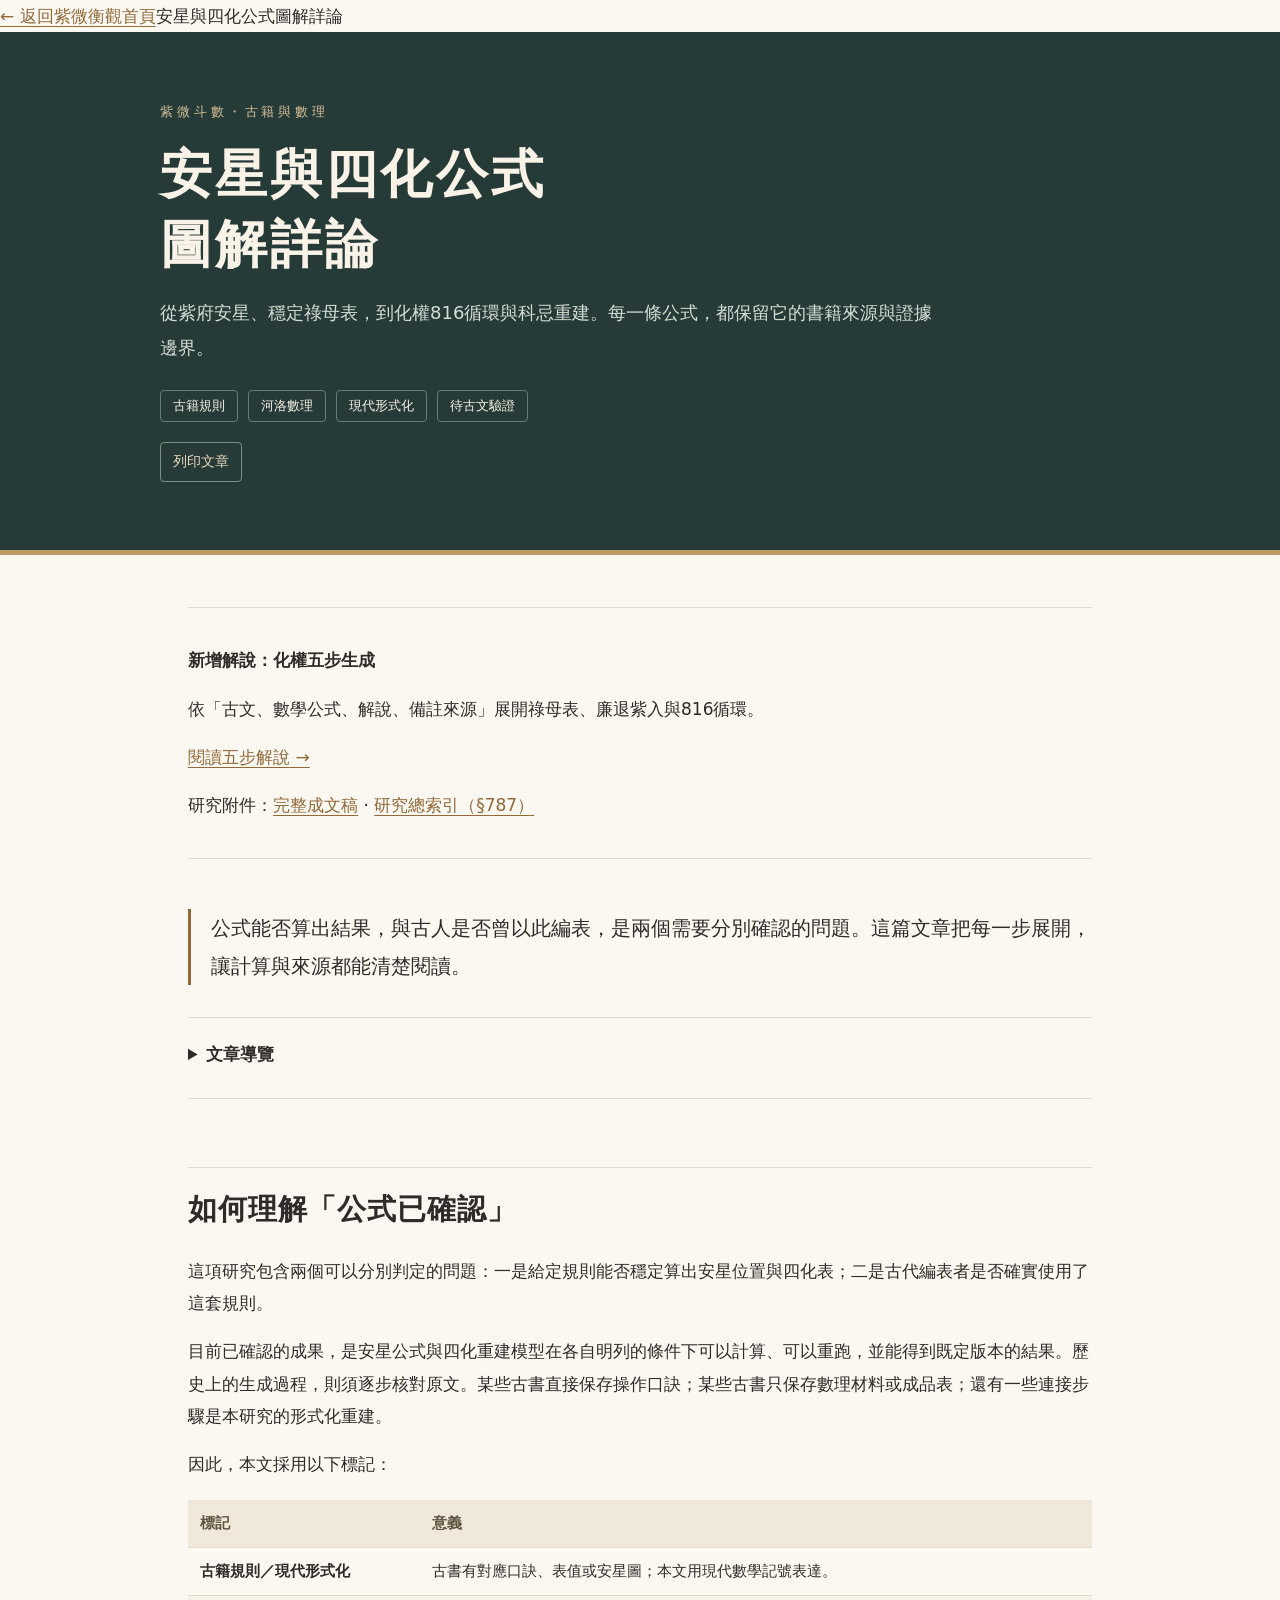
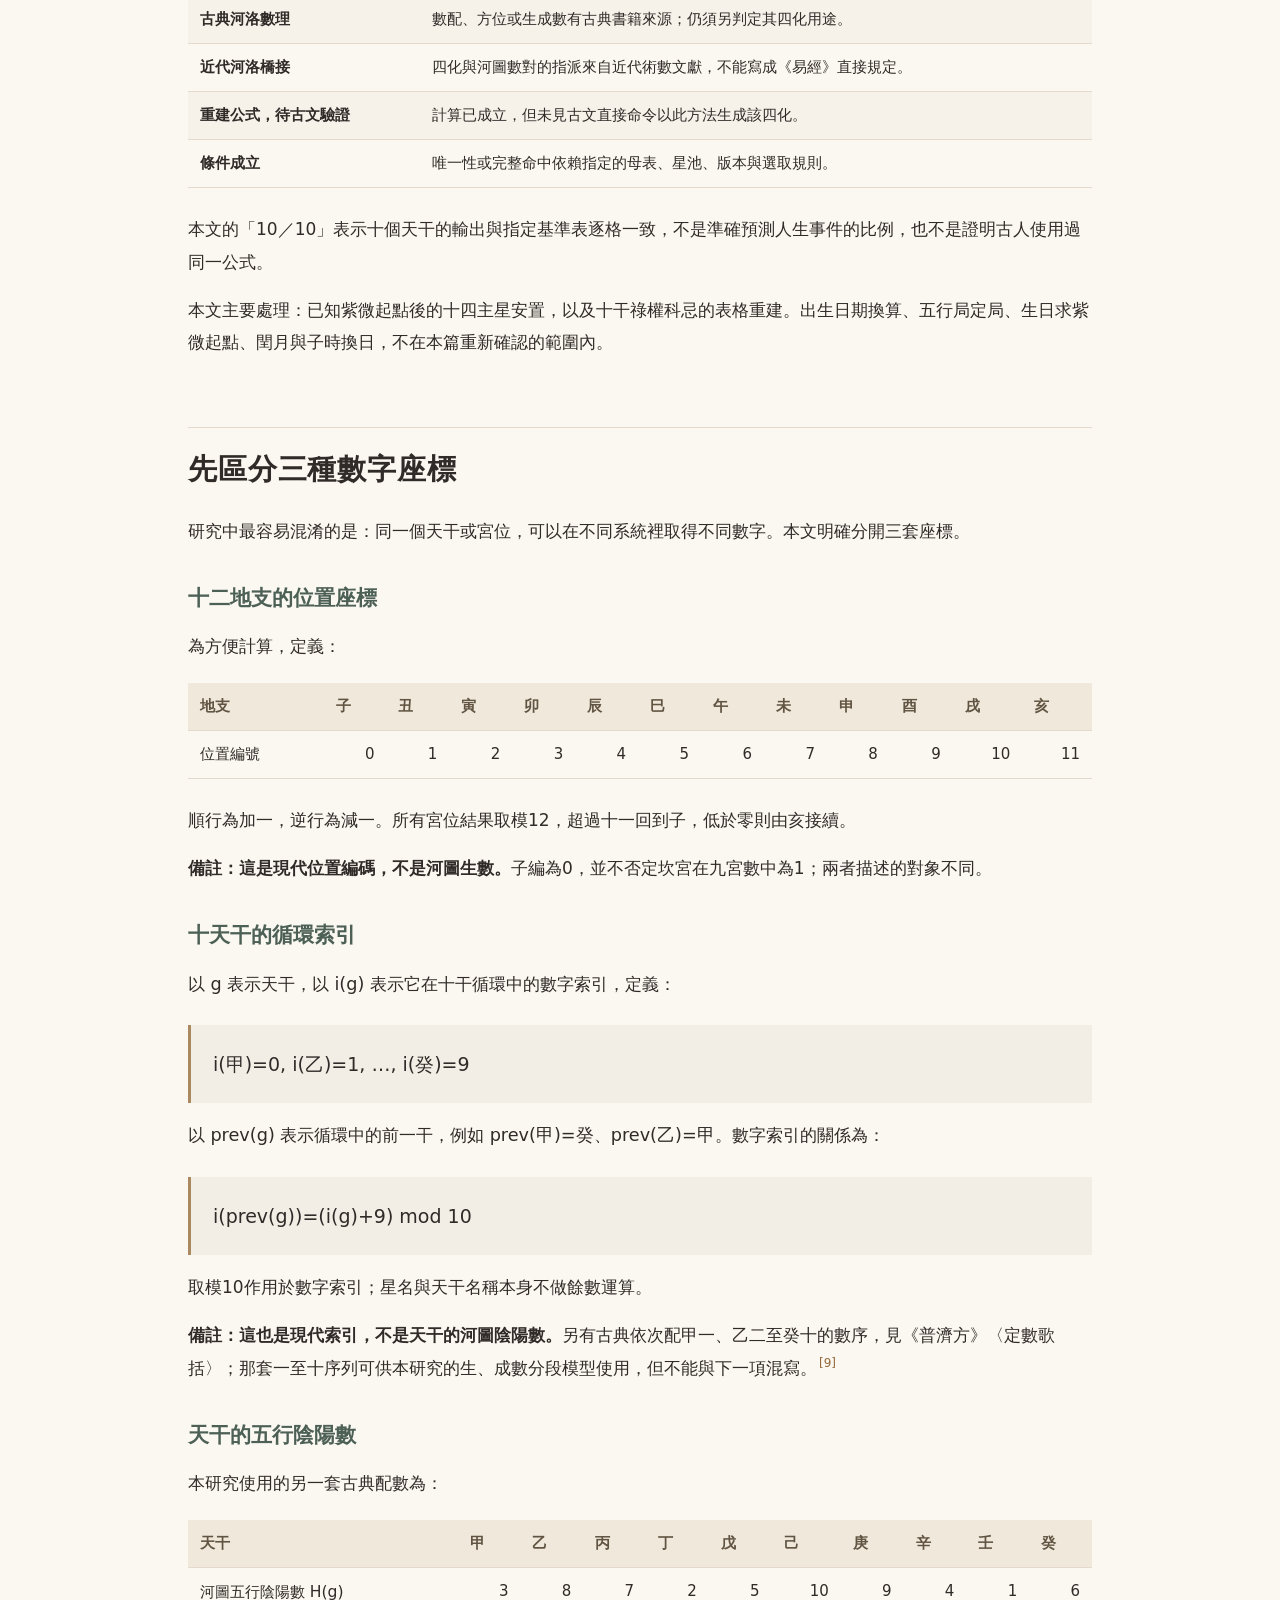
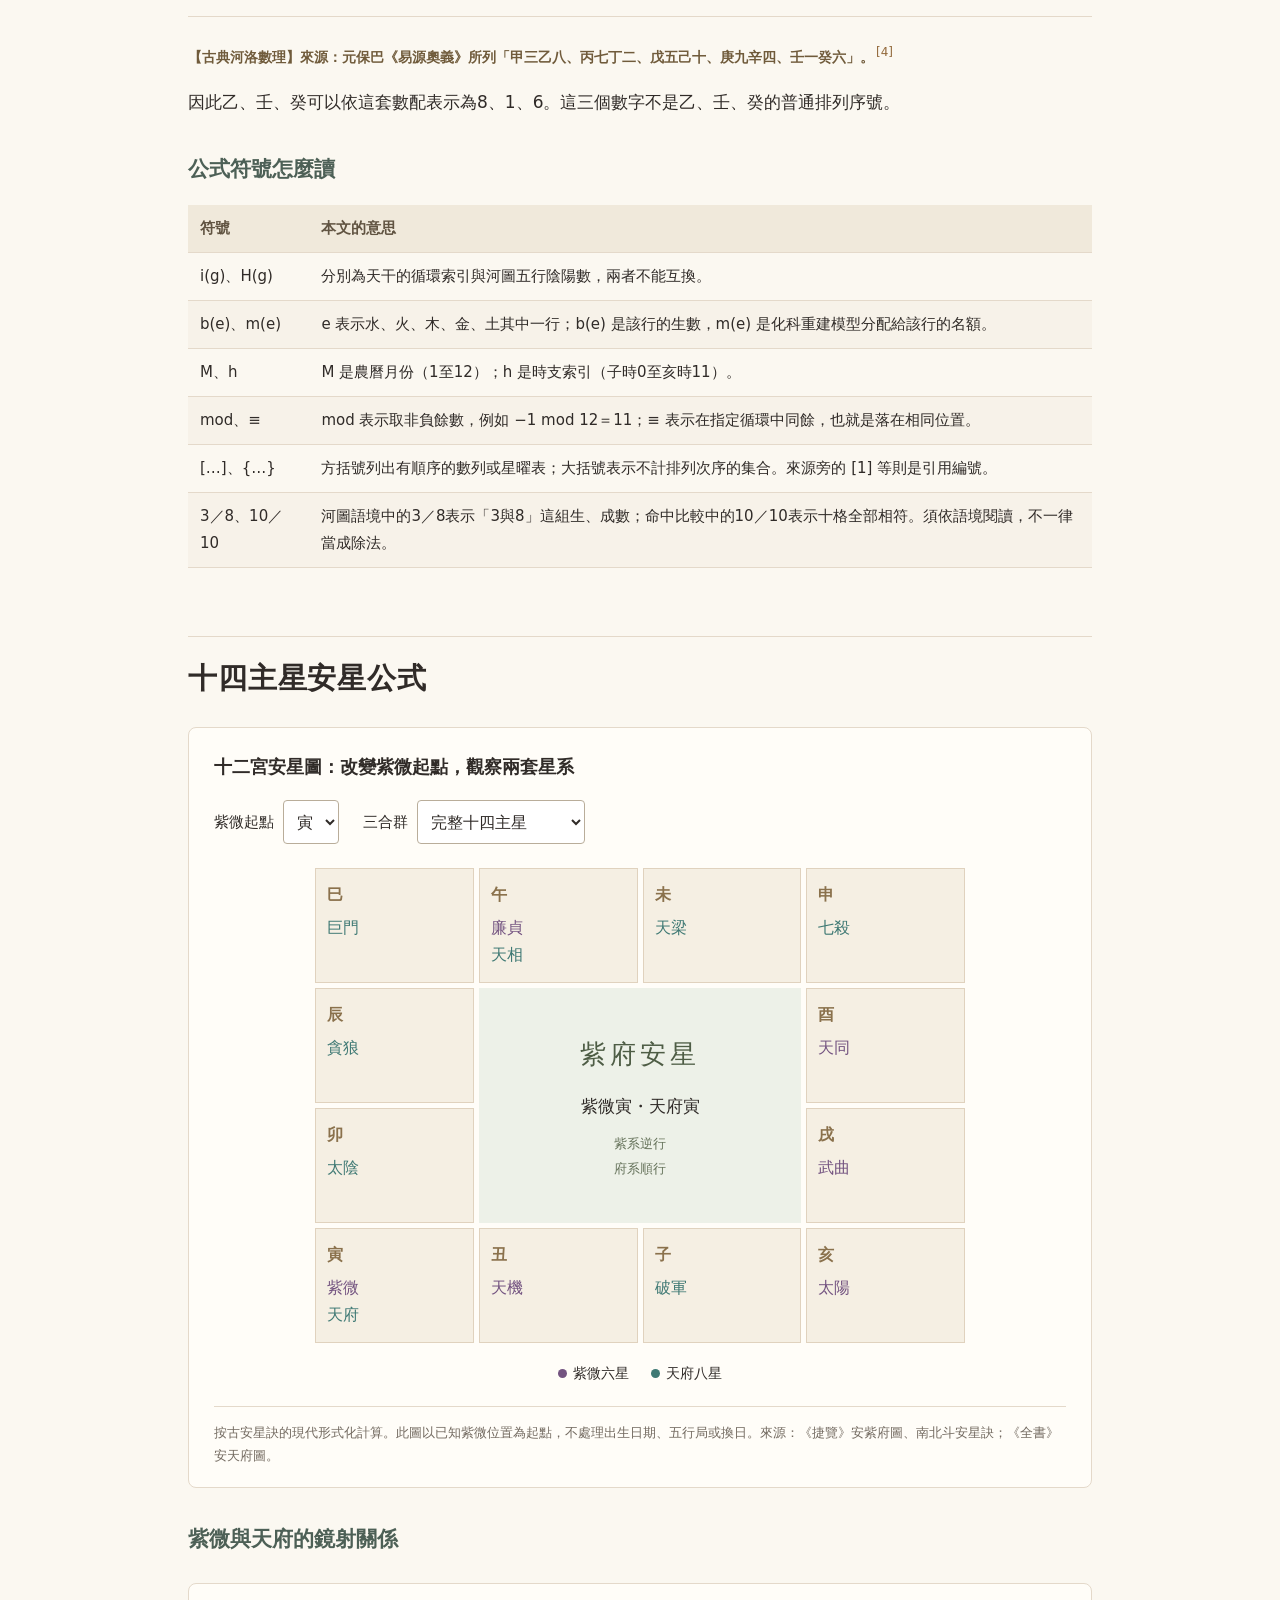
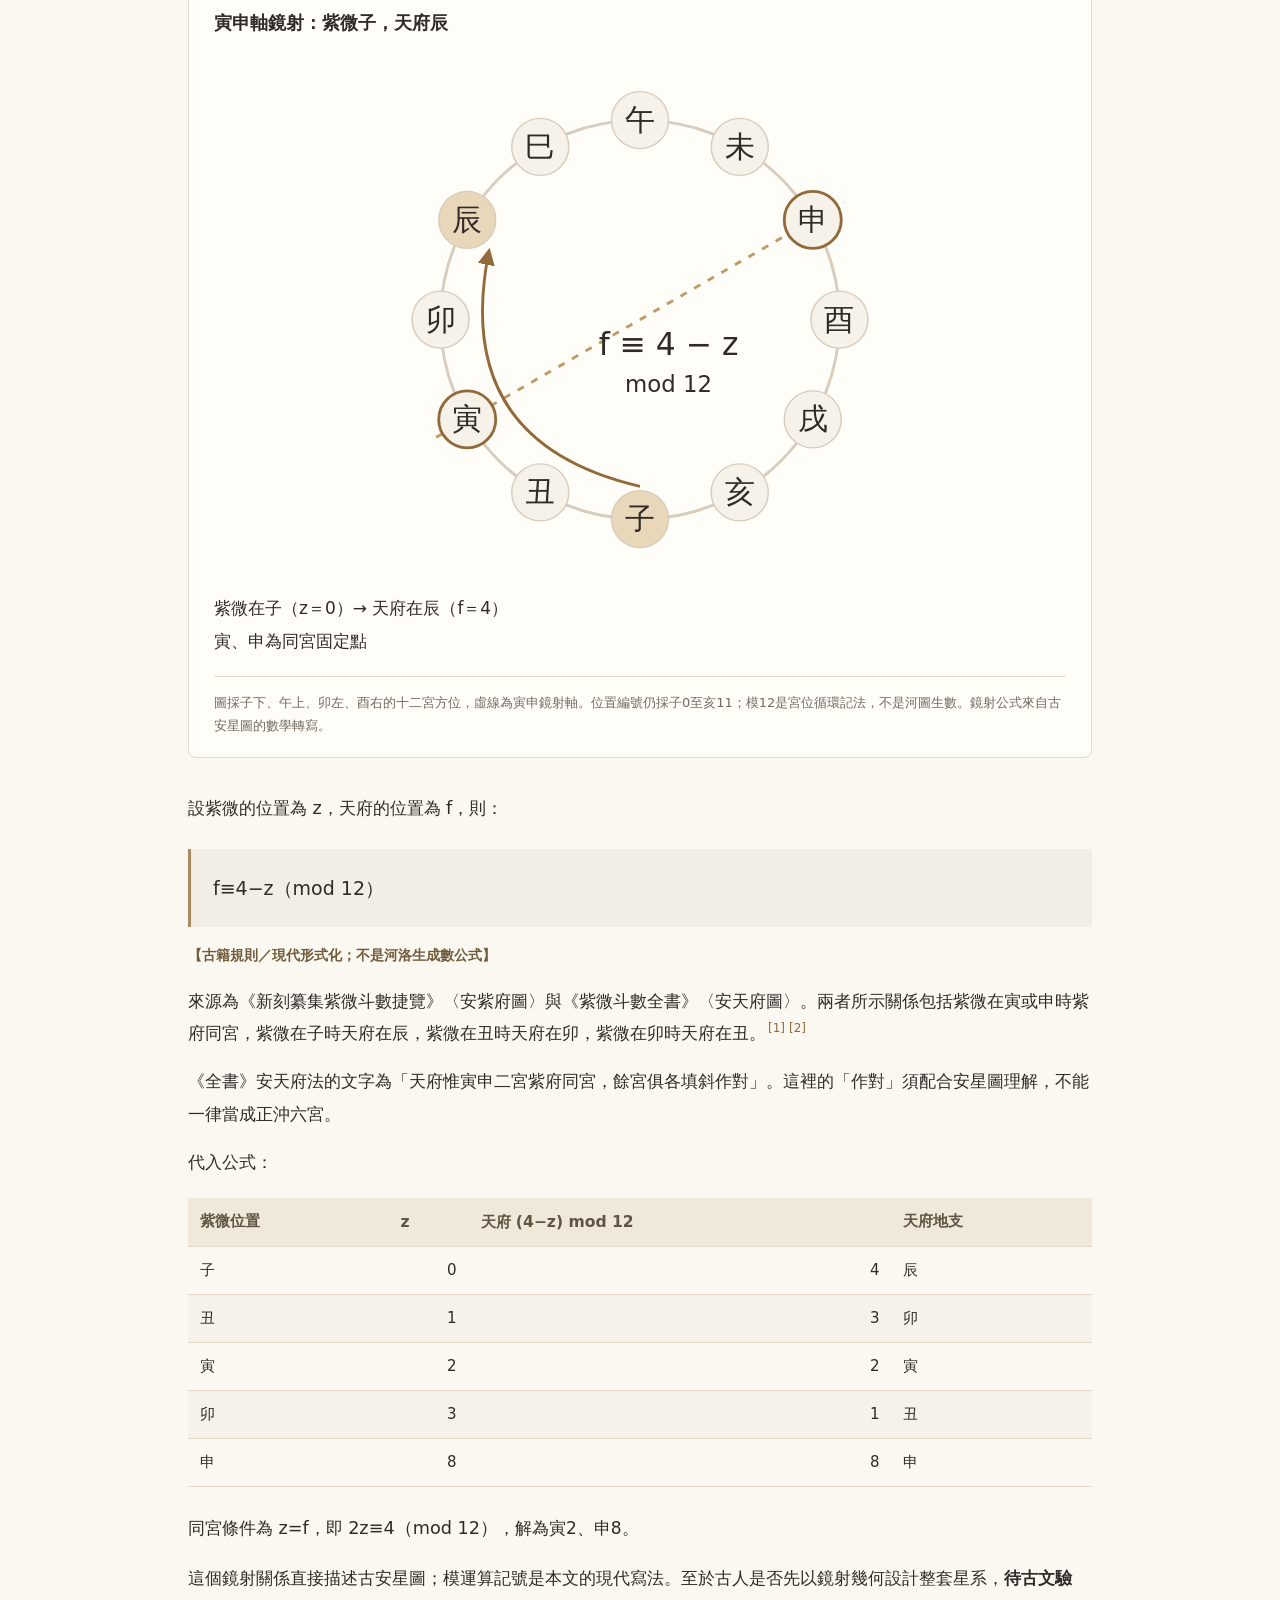
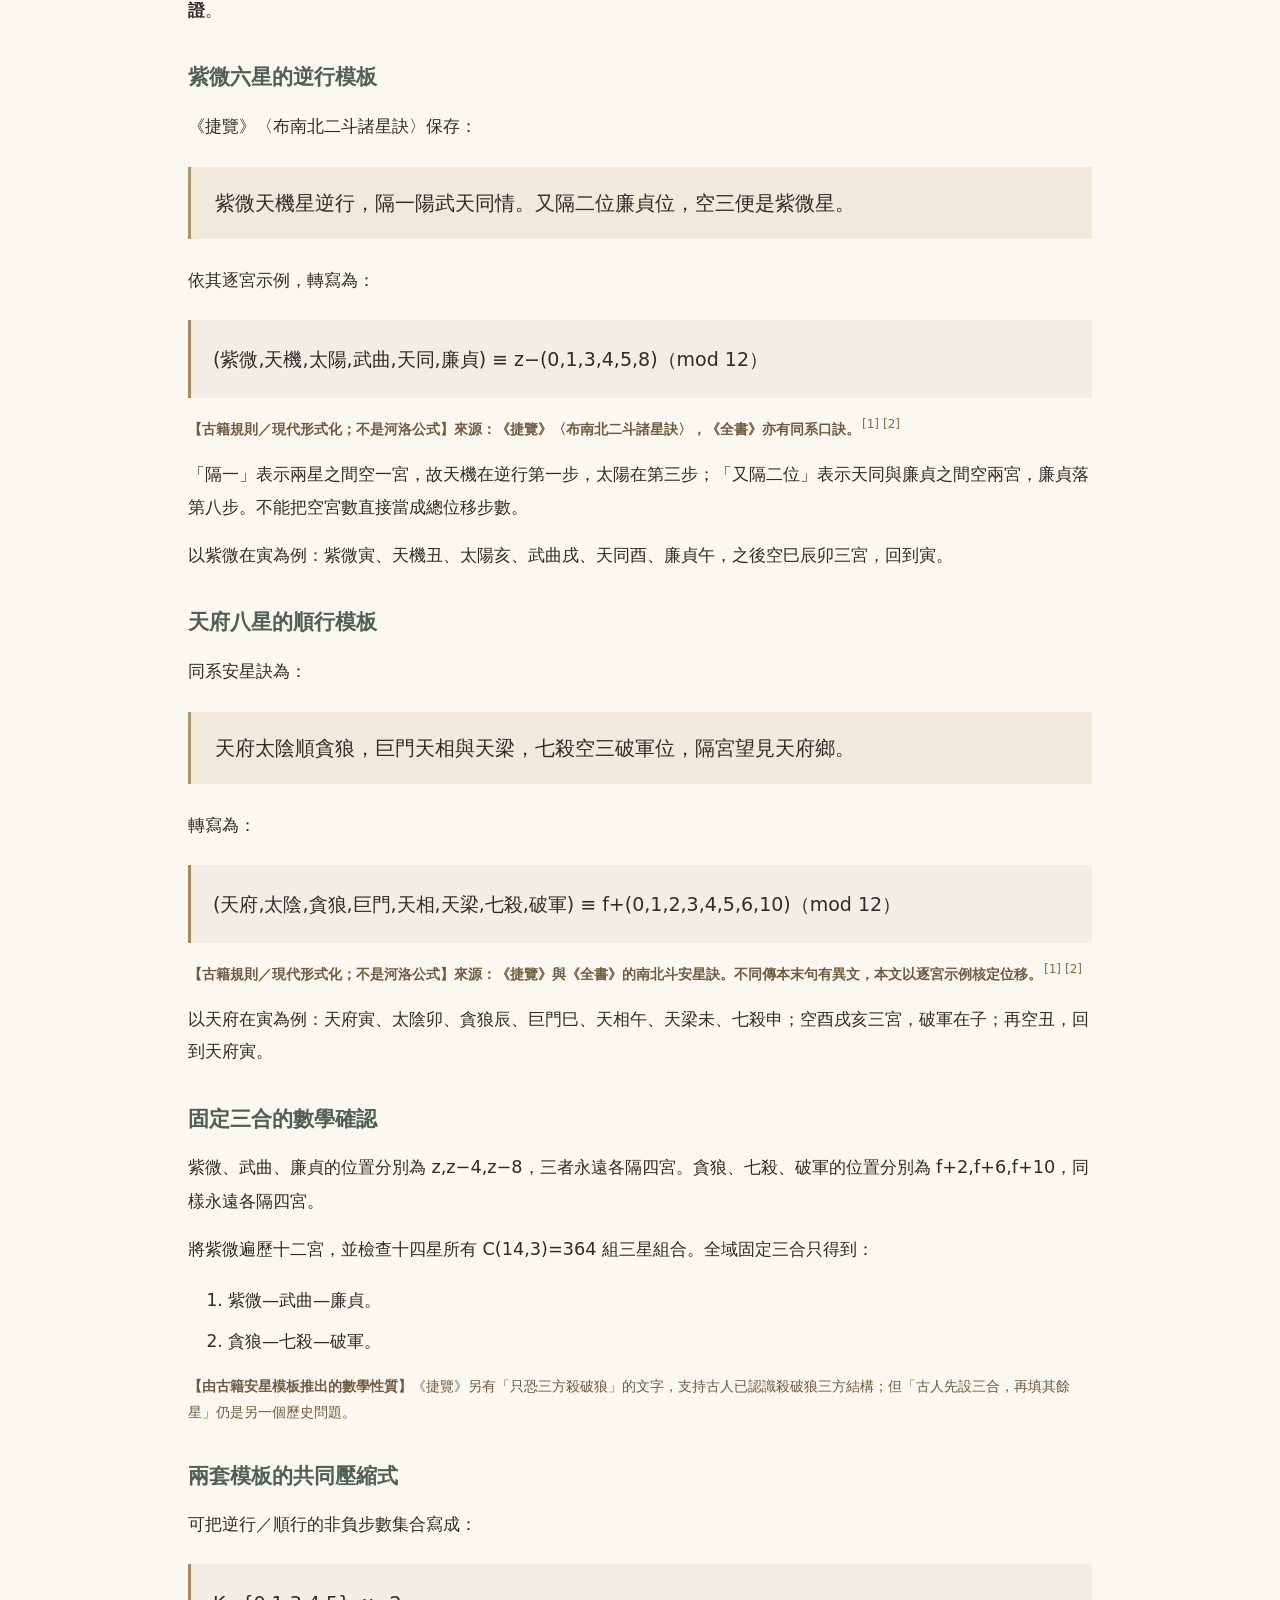
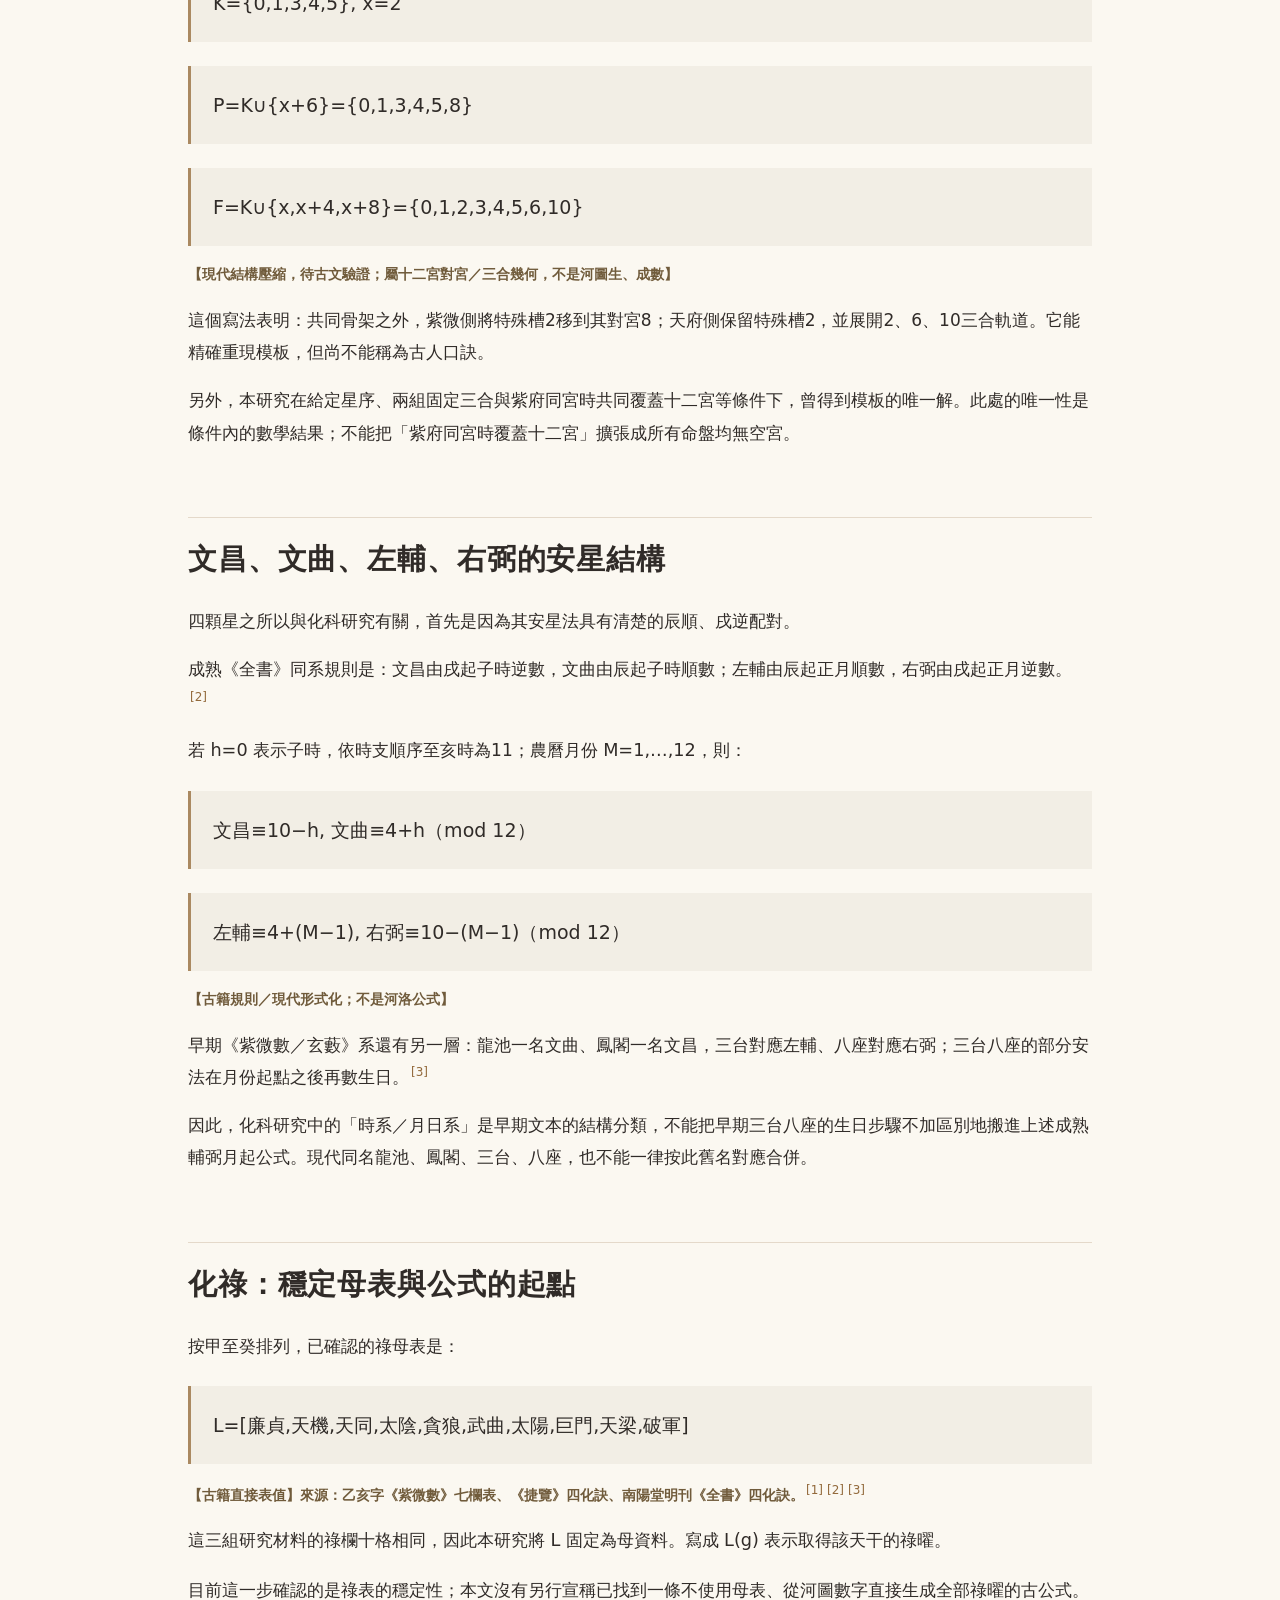
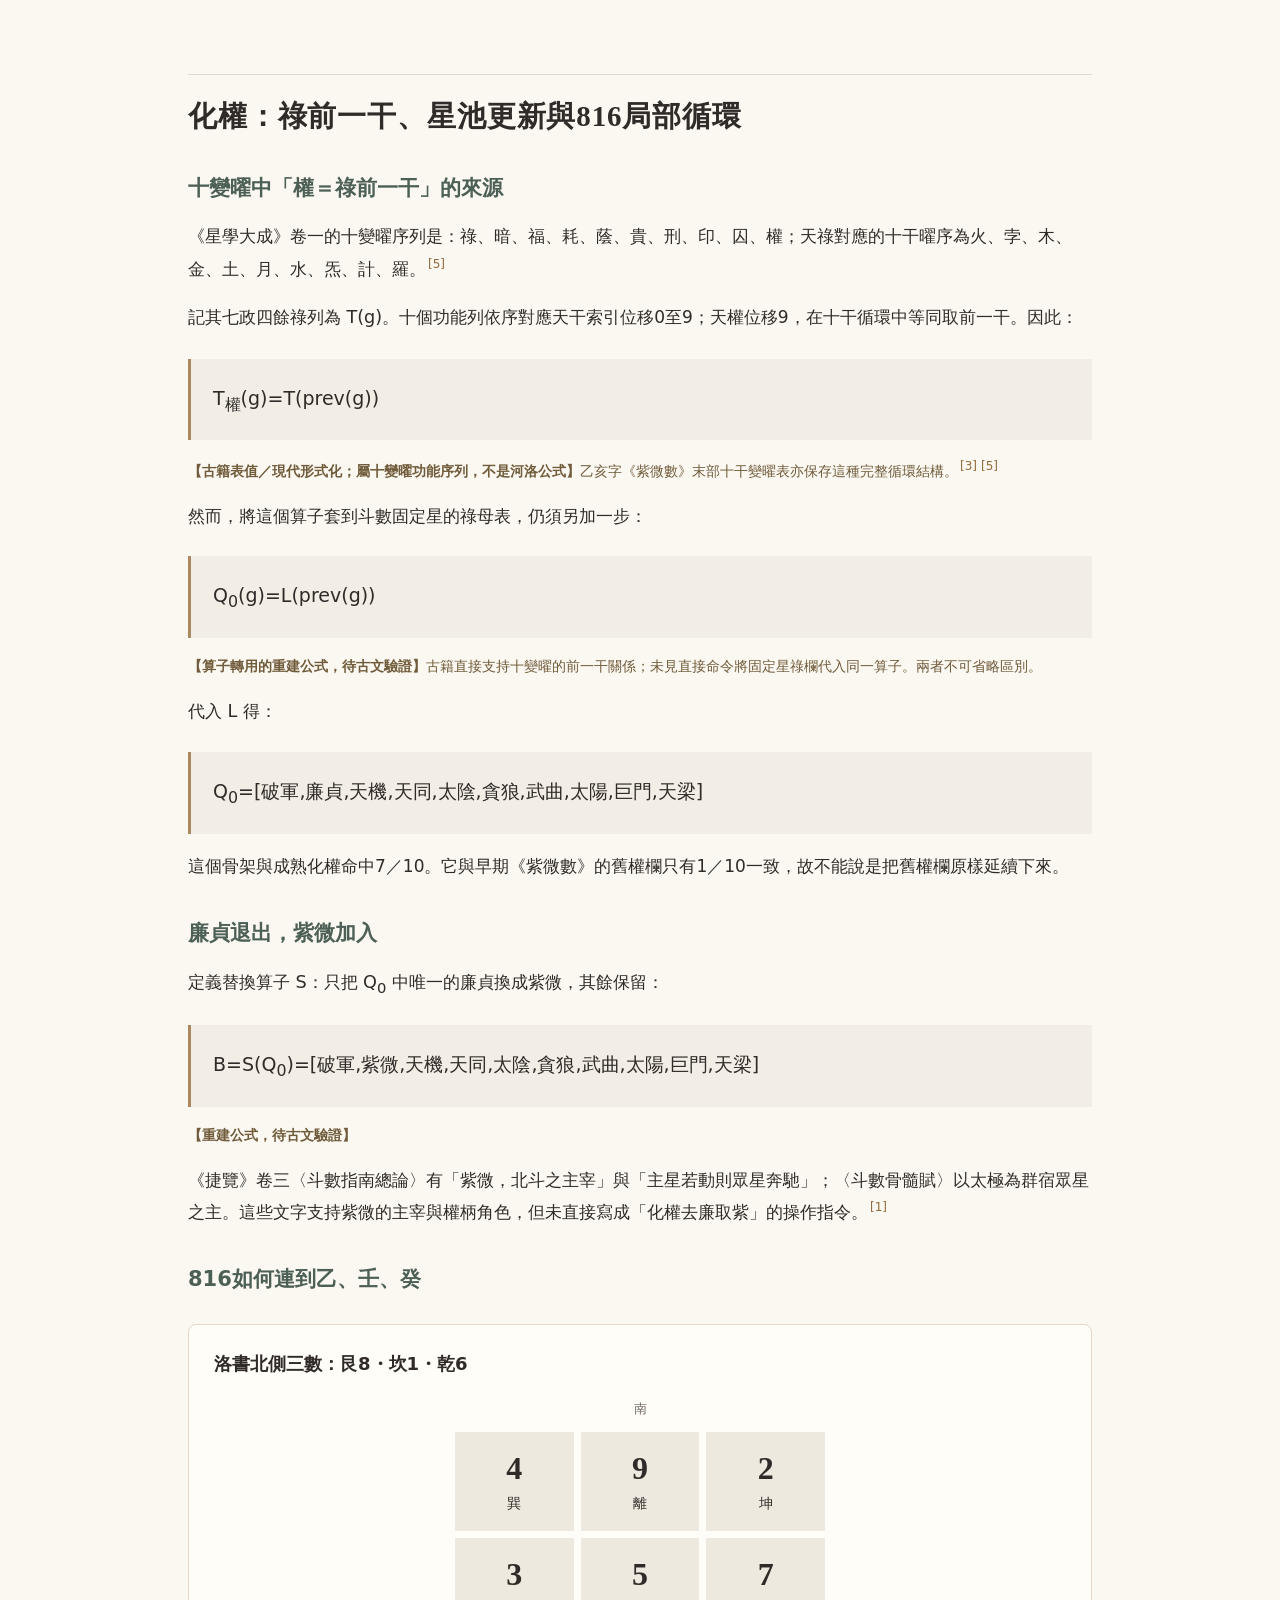
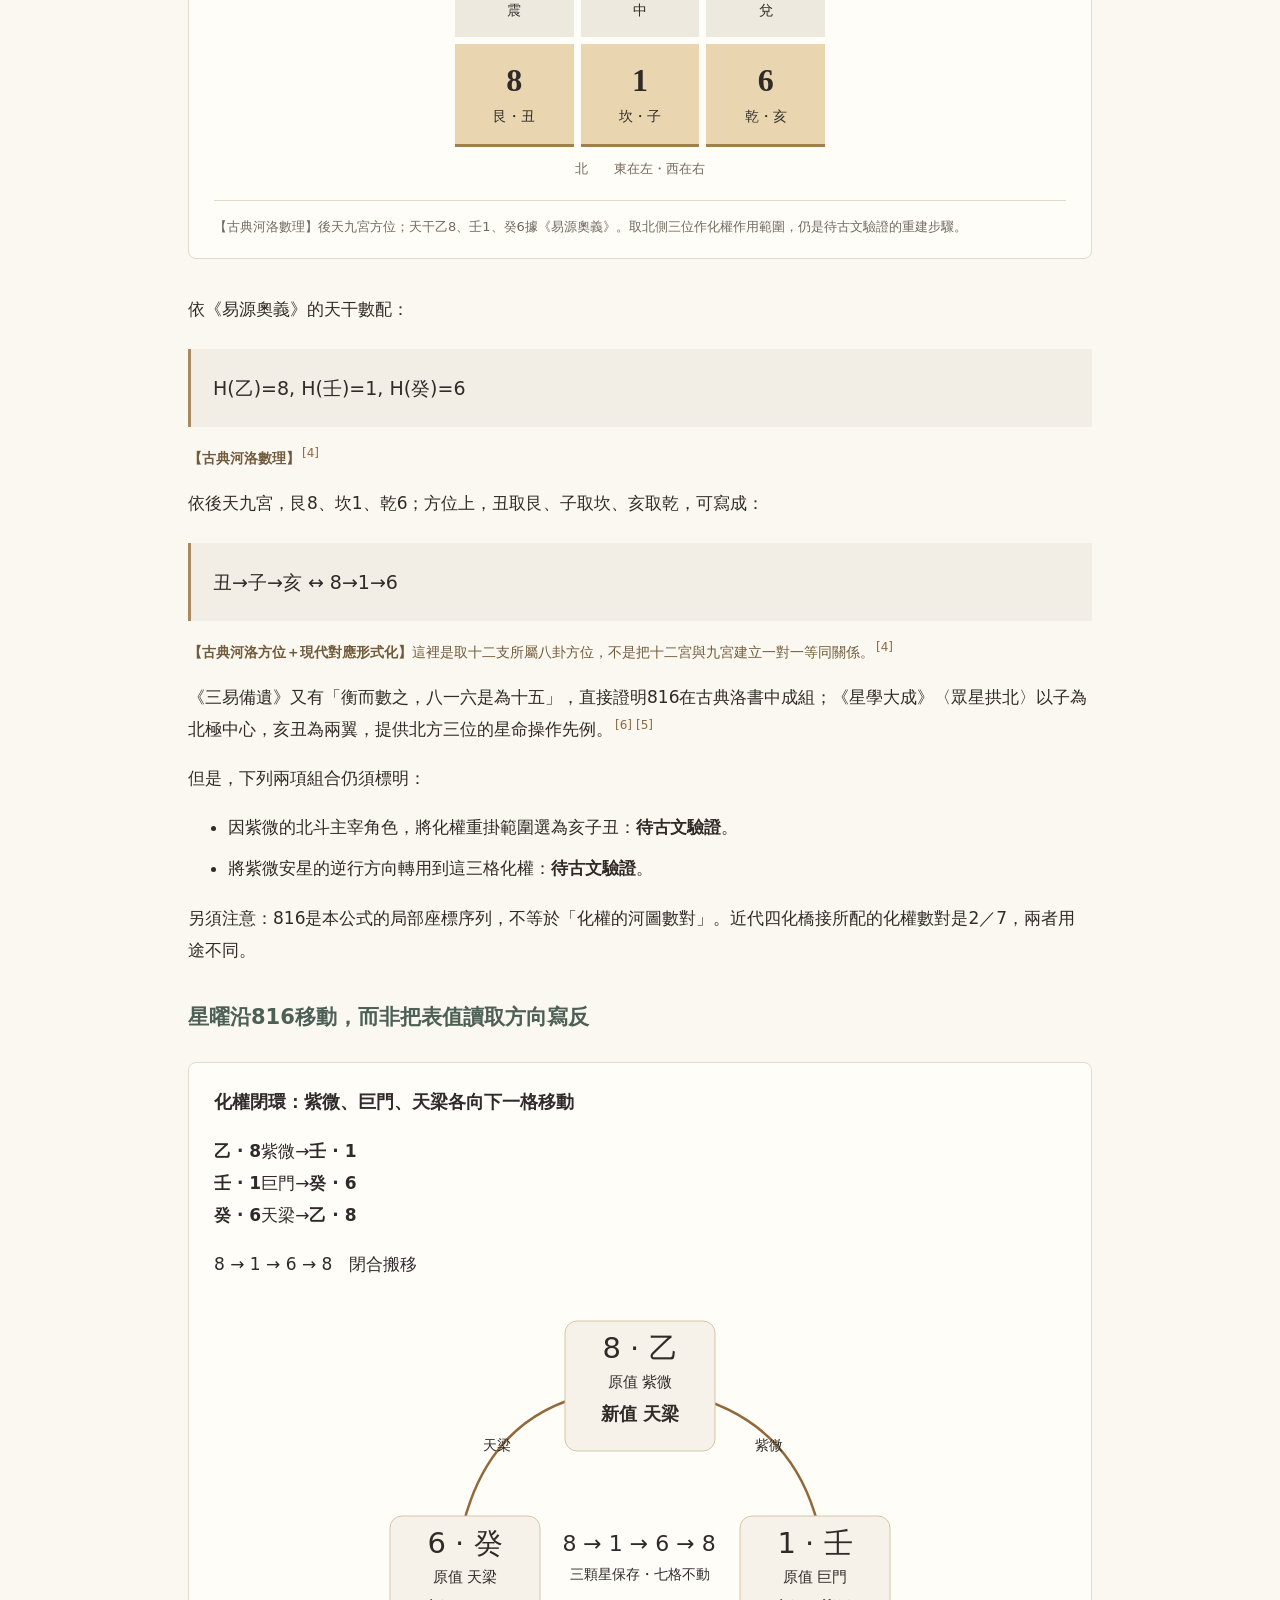
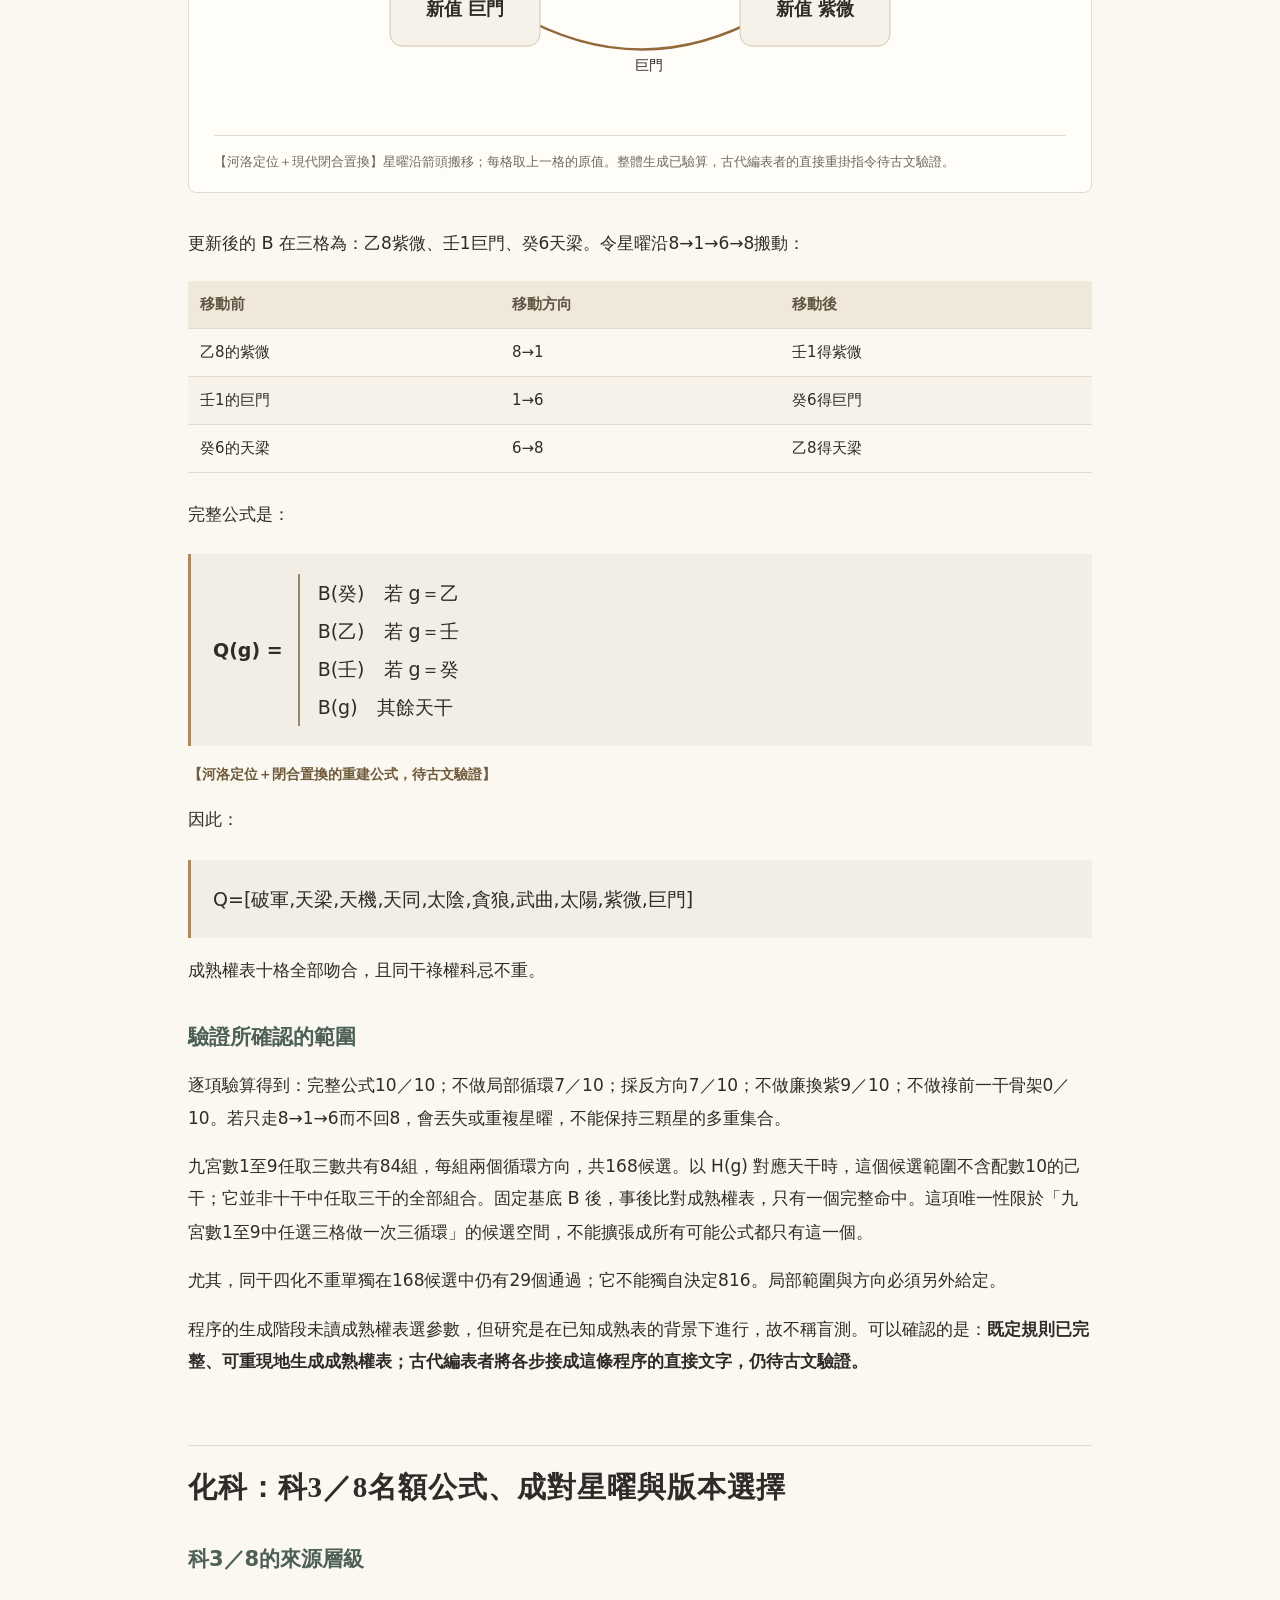
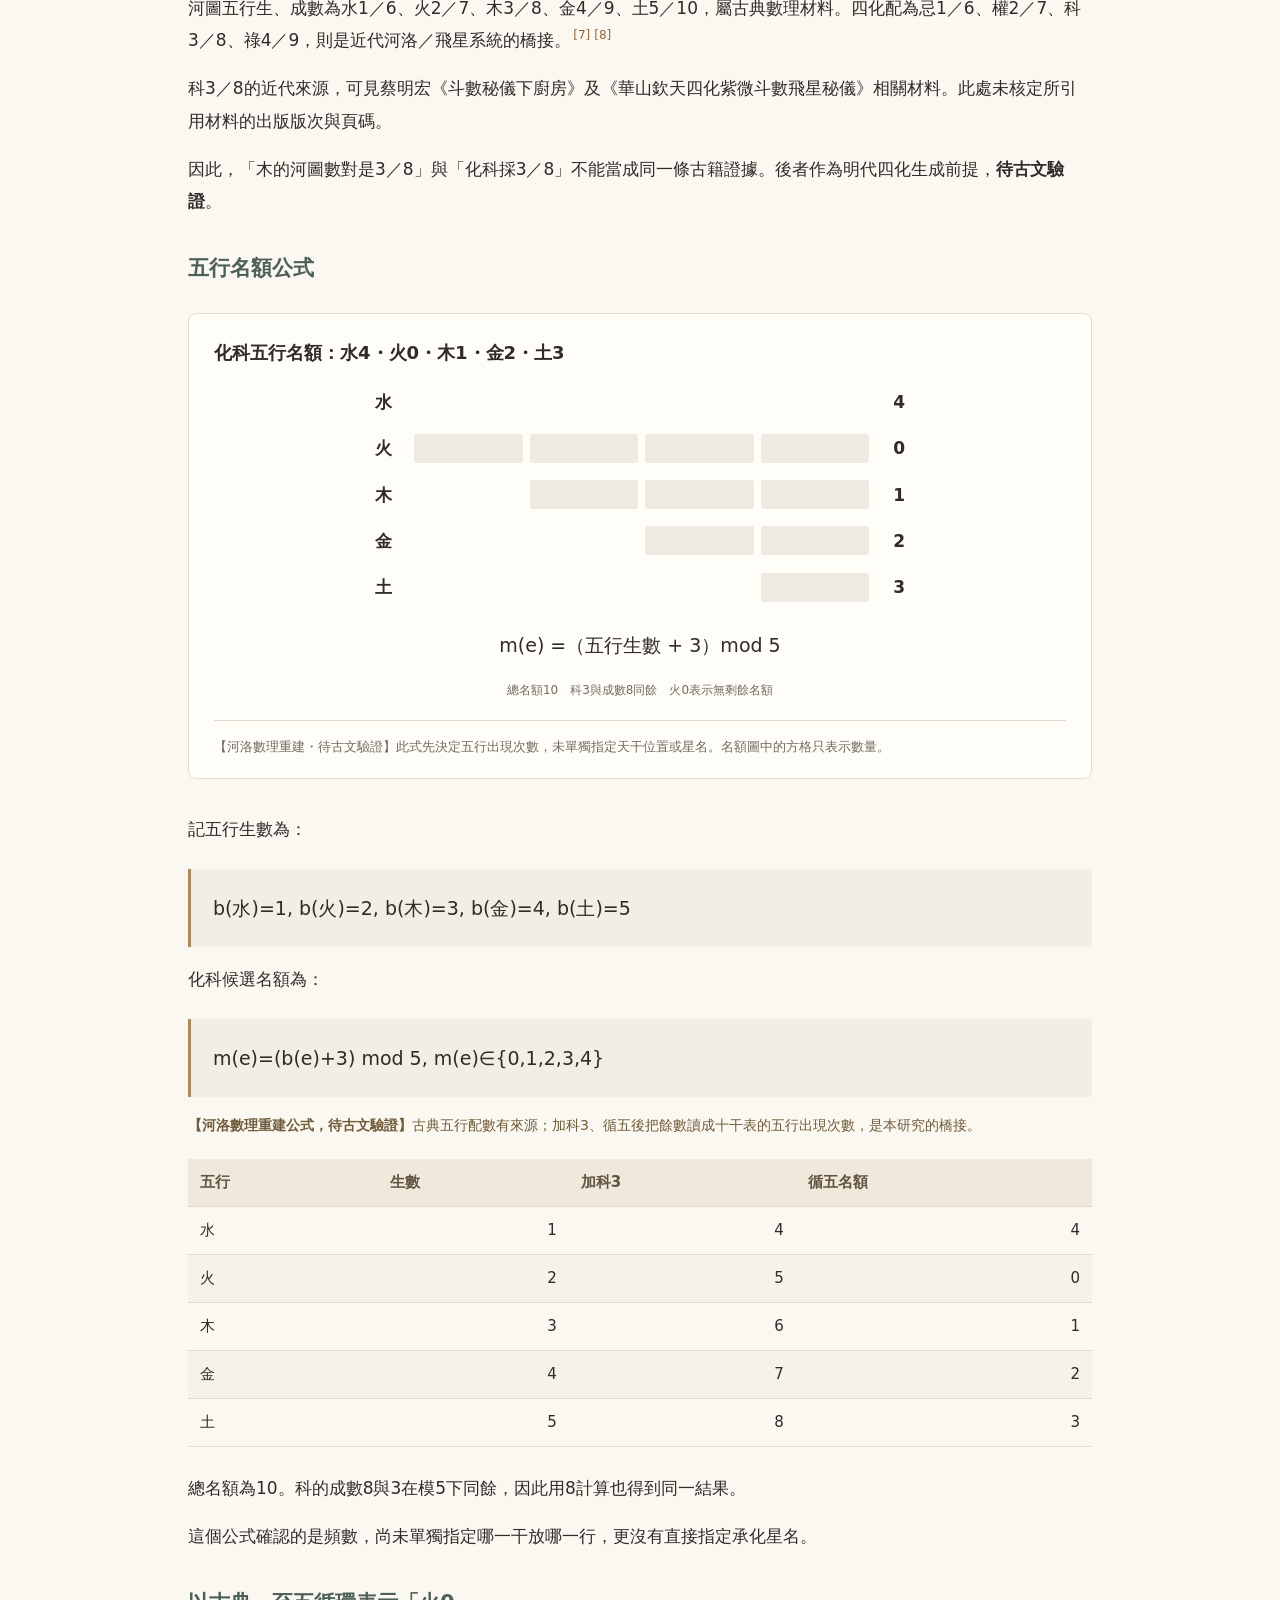
==== website/index.html @ 4596cef1 "Publish Quan manuscript, section 787 index and cited transcriptions" ====
<!doctype html><html lang="zh-Hant"><head><meta charset="utf-8"><meta name="viewport" content="width=device-width,initial-scale=1"><meta name="description" content="紫微斗數十四主星安星與十干四化公式的圖解詳論，逐式標明書籍來源、河洛數理與待古文驗證的部分。"><title>紫微斗數｜安星與四化公式圖解詳論</title><link rel="stylesheet" href="./assets/anxing-four-hua.css?v=2"><link rel="canonical" href="https://ziweihengguan.com/anxing-four-hua.html"><link rel="icon" type="image/svg+xml" href="./favicon.svg?v=3"><meta property="og:type" content="article"><meta property="og:site_name" content="紫微衡觀"><meta property="og:title" content="安星與四化公式圖解詳論"><meta property="og:description" content="十四主星安星與十干四化公式，圖解說明書籍來源、河洛數理與待古文驗證之處。"><meta property="og:url" content="https://ziweihengguan.com/anxing-four-hua.html"></head><body><nav class="article-nav" aria-label="網站導覽"><a href="https://ziweihengguan.com/">← 返回紫微衡觀首頁</a><span>安星與四化公式圖解詳論</span></nav><header><p class="eyebrow">紫微斗數・古籍與數理</p><h1>安星與四化公式<br>圖解詳論</h1><p class="subtitle">從紫府安星、穩定祿母表，到化權816循環與科忌重建。每一條公式，都保留它的書籍來源與證據邊界。</p><div class="hero-tags"><span>古籍規則</span><span>河洛數理</span><span>現代形式化</span><span>待古文驗證</span></div><button class="print-action" id="print" type="button">列印文章</button></header><main><aside class="contents"><p><strong>新增解說：化權五步生成</strong></p><p>依「古文、數學公式、解說、備註來源」展開祿母表、廉退紫入與816循環。</p><a href="./quan-five-steps.html">閱讀五步解說 →</a><p>研究附件：<a href="https://github.com/ziweihengguan-coder/ziweihengguan-research/blob/main/research/%E9%A3%9B%E6%98%9F%E5%9B%9B%E5%8C%96_%E6%88%90%E7%86%9F%E5%8C%96%E6%AC%8A%E7%94%9F%E6%88%90%E9%87%8D%E5%BB%BA_%E7%A0%94%E7%A9%B6%E6%88%90%E6%96%87%E7%A8%BF_20261006.md">完整成文稿</a> · <a href="https://github.com/ziweihengguan-coder/ziweihengguan-research/blob/main/research/%E9%A3%9B%E6%98%9F%E5%9B%9B%E5%8C%96_%E7%A0%94%E7%A9%B6%E7%B8%BD%E7%B4%A2%E5%BC%95.md">研究總索引（§787）</a></p></aside><p class="lede">公式能否算出結果，與古人是否曾以此編表，是兩個需要分別確認的問題。這篇文章把每一步展開，讓計算與來源都能清楚閱讀。</p><details class="contents"><summary>文章導覽</summary><nav class="toc" aria-label="文章目錄"><a href="#chapter-1">如何理解「公式已確認」</a><a href="#chapter-2">先區分三種數字座標</a><a href="#chapter-3">十四主星安星公式</a><a href="#chapter-4">文昌、文曲、左輔、右弼的安星結構</a><a href="#chapter-5">化祿：穩定母表與公式的起點</a><a href="#chapter-6">化權：祿前一干、星池更新與816局部循環</a><a href="#chapter-7">化科：科3／8名額公式、成對星曜與版本選擇</a><a href="#chapter-8">化忌：福槽骨架、印星池與受限選取</a><a href="#chapter-9">完整四化結果與兩個古本分支</a><a href="#chapter-10">四化共同結構：穩定骨架與少量重寫</a><a href="#chapter-11">哪些已確認，哪些仍待古文驗證</a><a href="#chapter-12">書籍來源與引用說明</a></nav></details><article><h2 id="chapter-1">如何理解「公式已確認」</h2>
<p>這項研究包含兩個可以分別判定的問題：一是給定規則能否穩定算出安星位置與四化表；二是古代編表者是否確實使用了這套規則。</p>
<p>目前已確認的成果，是安星公式與四化重建模型在各自明列的條件下可以計算、可以重跑，並能得到既定版本的結果。歷史上的生成過程，則須逐步核對原文。某些古書直接保存操作口訣；某些古書只保存數理材料或成品表；還有一些連接步驟是本研究的形式化重建。</p>
<p>因此，本文採用以下標記：</p>
<div class="table-wrap"><table>
<thead>
<tr>
<th>標記</th>
<th>意義</th>
</tr>
</thead>
<tbody><tr>
<td><strong>古籍規則／現代形式化</strong></td>
<td>古書有對應口訣、表值或安星圖；本文用現代數學記號表達。</td>
</tr>
<tr>
<td><strong>古典河洛數理</strong></td>
<td>數配、方位或生成數有古典書籍來源；仍須另判定其四化用途。</td>
</tr>
<tr>
<td><strong>近代河洛橋接</strong></td>
<td>四化與河圖數對的指派來自近代術數文獻，不能寫成《易經》直接規定。</td>
</tr>
<tr>
<td><strong>重建公式，待古文驗證</strong></td>
<td>計算已成立，但未見古文直接命令以此方法生成該四化。</td>
</tr>
<tr>
<td><strong>條件成立</strong></td>
<td>唯一性或完整命中依賴指定的母表、星池、版本與選取規則。</td>
</tr>
</tbody></table></div>
<p>本文的「10／10」表示十個天干的輸出與指定基準表逐格一致，不是準確預測人生事件的比例，也不是證明古人使用過同一公式。</p>
<p>本文主要處理：已知紫微起點後的十四主星安置，以及十干祿權科忌的表格重建。出生日期換算、五行局定局、生日求紫微起點、閏月與子時換日，不在本篇重新確認的範圍內。</p>
<h2 id="chapter-2">先區分三種數字座標</h2>
<p>研究中最容易混淆的是：同一個天干或宮位，可以在不同系統裡取得不同數字。本文明確分開三套座標。</p>
<h3>十二地支的位置座標</h3>
<p>為方便計算，定義：</p>
<div class="table-wrap"><table>
<thead>
<tr>
<th>地支</th>
<th align="right">子</th>
<th align="right">丑</th>
<th align="right">寅</th>
<th align="right">卯</th>
<th align="right">辰</th>
<th align="right">巳</th>
<th align="right">午</th>
<th align="right">未</th>
<th align="right">申</th>
<th align="right">酉</th>
<th align="right">戌</th>
<th align="right">亥</th>
</tr>
</thead>
<tbody><tr>
<td>位置編號</td>
<td align="right">0</td>
<td align="right">1</td>
<td align="right">2</td>
<td align="right">3</td>
<td align="right">4</td>
<td align="right">5</td>
<td align="right">6</td>
<td align="right">7</td>
<td align="right">8</td>
<td align="right">9</td>
<td align="right">10</td>
<td align="right">11</td>
</tr>
</tbody></table></div>
<p>順行為加一，逆行為減一。所有宮位結果取模12，超過十一回到子，低於零則由亥接續。</p>
<p><strong>備註：這是現代位置編碼，不是河圖生數。</strong>子編為0，並不否定坎宮在九宮數中為1；兩者描述的對象不同。</p>
<h3>十天干的循環索引</h3>
<p>以 <span class="math-inline">g</span> 表示天干，以 <span class="math-inline">i(g)</span> 表示它在十干循環中的數字索引，定義：</p>
<div class="formula" role="math">i(甲)=0,<wbr> i(乙)=1,<wbr> …,<wbr> i(癸)=9</div>
<p>以 <span class="math-inline">prev(g)</span> 表示循環中的前一干，例如 <span class="math-inline">prev(甲)=癸</span>、<span class="math-inline">prev(乙)=甲</span>。數字索引的關係為：</p>
<div class="formula" role="math">i(prev(g))=(i(g)+9) mod 10</div>
<p>取模10作用於數字索引；星名與天干名稱本身不做餘數運算。</p>
<p><strong>備註：這也是現代索引，不是天干的河圖陰陽數。</strong>另有古典依次配甲一、乙二至癸十的數序，見《普濟方》〈定數歌括〉；那套一至十序列可供本研究的生、成數分段模型使用，但不能與下一項混寫。<a class="cite" href="#source-9" aria-label="書籍來源 9">[9]</a></p>
<h3 id="stem-hetu">天干的五行陰陽數</h3>
<p>本研究使用的另一套古典配數為：</p>
<div class="table-wrap"><table>
<thead>
<tr>
<th>天干</th>
<th align="right">甲</th>
<th align="right">乙</th>
<th align="right">丙</th>
<th align="right">丁</th>
<th align="right">戊</th>
<th align="right">己</th>
<th align="right">庚</th>
<th align="right">辛</th>
<th align="right">壬</th>
<th align="right">癸</th>
</tr>
</thead>
<tbody><tr>
<td>河圖五行陰陽數 <span class="math-inline">H(g)</span></td>
<td align="right">3</td>
<td align="right">8</td>
<td align="right">7</td>
<td align="right">2</td>
<td align="right">5</td>
<td align="right">10</td>
<td align="right">9</td>
<td align="right">4</td>
<td align="right">1</td>
<td align="right">6</td>
</tr>
</tbody></table></div>
<p class="formula-note"><strong>【古典河洛數理】來源：元保巴《易源奧義》所列「甲三乙八、丙七丁二、戊五己十、庚九辛四、壬一癸六」。</strong><a class="cite" href="#source-4" aria-label="書籍來源 4">[4]</a></p>
<p>因此乙、壬、癸可以依這套數配表示為8、1、6。這三個數字不是乙、壬、癸的普通排列序號。</p>
<h3>公式符號怎麼讀</h3>
<div class="table-wrap"><table><thead><tr><th>符號</th><th>本文的意思</th></tr></thead><tbody>
<tr><td>i(g)、H(g)</td><td>分別為天干的循環索引與河圖五行陰陽數，兩者不能互換。</td></tr>
<tr><td>b(e)、m(e)</td><td>e 表示水、火、木、金、土其中一行；b(e) 是該行的生數，m(e) 是化科重建模型分配給該行的名額。</td></tr>
<tr><td>M、h</td><td>M 是農曆月份（1至12）；h 是時支索引（子時0至亥時11）。</td></tr>
<tr><td>mod、≡</td><td>mod 表示取非負餘數，例如 −1 mod 12＝11；≡ 表示在指定循環中同餘，也就是落在相同位置。</td></tr>
<tr><td>[…]、{…}</td><td>方括號列出有順序的數列或星曜表；大括號表示不計排列次序的集合。來源旁的 [1] 等則是引用編號。</td></tr>
<tr><td>3／8、10／10</td><td>河圖語境中的3／8表示「3與8」這組生、成數；命中比較中的10／10表示十格全部相符。須依語境閱讀，不一律當成除法。</td></tr>
</tbody></table></div>
<h2 id="chapter-3">十四主星安星公式</h2><figure id="star-chart"><div class="figure-title">十二宮安星圖：改變紫微起點，觀察兩套星系</div><div class="controls"><label for="anchor">紫微起點 <select id="anchor"><option value="2">寅</option><option value="0">子</option><option value="1">丑</option><option value="3">卯</option><option value="4">辰</option><option value="5">巳</option><option value="6">午</option><option value="7">未</option><option value="8">申</option><option value="9">酉</option><option value="10">戌</option><option value="11">亥</option></select></label><label for="highlight">三合群 <select id="highlight"><option value="all">完整十四主星</option><option value="zi">紫微・武曲・廉貞</option><option value="sha">貪狼・七殺・破軍</option></select></label></div><div class="palaces" id="palaces"><div class="palace" data-branch="巳"><span class="branch">巳</span><div class="stars"><span class="star fu">巨門</span></div></div><div class="palace" data-branch="午"><span class="branch">午</span><div class="stars"><span class="star zi">廉貞</span><span class="star fu">天相</span></div></div><div class="palace" data-branch="未"><span class="branch">未</span><div class="stars"><span class="star fu">天梁</span></div></div><div class="palace" data-branch="申"><span class="branch">申</span><div class="stars"><span class="star fu">七殺</span></div></div><div class="palace" data-branch="辰"><span class="branch">辰</span><div class="stars"><span class="star fu">貪狼</span></div></div><div class="palace" data-branch="酉"><span class="branch">酉</span><div class="stars"><span class="star zi">天同</span></div></div><div class="palace" data-branch="卯"><span class="branch">卯</span><div class="stars"><span class="star fu">太陰</span></div></div><div class="palace" data-branch="戌"><span class="branch">戌</span><div class="stars"><span class="star zi">武曲</span></div></div><div class="palace" data-branch="寅"><span class="branch">寅</span><div class="stars"><span class="star zi">紫微</span><span class="star fu">天府</span></div></div><div class="palace" data-branch="丑"><span class="branch">丑</span><div class="stars"><span class="star zi">天機</span></div></div><div class="palace" data-branch="子"><span class="branch">子</span><div class="stars"><span class="star fu">破軍</span></div></div><div class="palace" data-branch="亥"><span class="branch">亥</span><div class="stars"><span class="star zi">太陽</span></div></div><div class="chart-center"><span class="seal">紫府安星</span><span id="chart-state" aria-live="polite">紫微寅・天府寅</span><small>紫系逆行<br>府系順行</small></div></div><div class="legend"><span><i class="swatch zi"></i>紫微六星</span><span><i class="swatch fu"></i>天府八星</span></div><figcaption>按古安星訣的現代形式化計算。此圖以已知紫微位置為起點，不處理出生日期、五行局或換日。來源：《捷覽》安紫府圖、南北斗安星訣；《全書》安天府圖。</figcaption></figure>
<h3>紫微與天府的鏡射關係</h3><figure id="mirror-diagram"><div class="figure-title">寅申軸鏡射：紫微子，天府辰</div><svg class="mirror" viewBox="0 0 400 365" role="img" aria-label="子在下、午在上、卯在左、酉在右的十二宮方位；紫微在子，天府在辰，關於寅申軸鏡射"><defs><marker id="arr-1" viewBox="0 0 10 10" refX="8" refY="5" markerWidth="6" markerHeight="6" orient="auto-start-reverse"><path d="M0 0 L10 5 L0 10z" fill="#92693b"/></marker></defs><circle cx="200" cy="185" r="140" fill="none" stroke="#d7ccbe" stroke-width="2"/><line x1="57" y1="267.56" x2="343" y2="102.44" stroke="#c09a66" stroke-width="2" stroke-dasharray="5 6"/><circle cx="200.00" cy="325.00" r="20" fill="#e8d7b8" stroke="#d7ccbe" stroke-width="1"/><text class="mirror-branch" x="200.00" y="332.00" text-anchor="middle" font-size="21">子</text><circle cx="130.00" cy="306.24" r="20" fill="#f7f2e9" stroke="#d7ccbe" stroke-width="1"/><text class="mirror-branch" x="130.00" y="313.24" text-anchor="middle" font-size="21">丑</text><circle cx="78.76" cy="255.00" r="20" fill="#f7f2e9" stroke="#92693b" stroke-width="2"/><text class="mirror-branch" x="78.76" y="262.00" text-anchor="middle" font-size="21">寅</text><circle cx="60.00" cy="185.00" r="20" fill="#f7f2e9" stroke="#d7ccbe" stroke-width="1"/><text class="mirror-branch" x="60.00" y="192.00" text-anchor="middle" font-size="21">卯</text><circle cx="78.76" cy="115.00" r="20" fill="#e8d7b8" stroke="#d7ccbe" stroke-width="1"/><text class="mirror-branch" x="78.76" y="122.00" text-anchor="middle" font-size="21">辰</text><circle cx="130.00" cy="63.76" r="20" fill="#f7f2e9" stroke="#d7ccbe" stroke-width="1"/><text class="mirror-branch" x="130.00" y="70.76" text-anchor="middle" font-size="21">巳</text><circle cx="200.00" cy="45.00" r="20" fill="#f7f2e9" stroke="#d7ccbe" stroke-width="1"/><text class="mirror-branch" x="200.00" y="52.00" text-anchor="middle" font-size="21">午</text><circle cx="270.00" cy="63.76" r="20" fill="#f7f2e9" stroke="#d7ccbe" stroke-width="1"/><text class="mirror-branch" x="270.00" y="70.76" text-anchor="middle" font-size="21">未</text><circle cx="321.24" cy="115.00" r="20" fill="#f7f2e9" stroke="#92693b" stroke-width="2"/><text class="mirror-branch" x="321.24" y="122.00" text-anchor="middle" font-size="21">申</text><circle cx="340.00" cy="185.00" r="20" fill="#f7f2e9" stroke="#d7ccbe" stroke-width="1"/><text class="mirror-branch" x="340.00" y="192.00" text-anchor="middle" font-size="21">酉</text><circle cx="321.24" cy="255.00" r="20" fill="#f7f2e9" stroke="#d7ccbe" stroke-width="1"/><text class="mirror-branch" x="321.24" y="262.00" text-anchor="middle" font-size="21">戌</text><circle cx="270.00" cy="306.24" r="20" fill="#f7f2e9" stroke="#d7ccbe" stroke-width="1"/><text class="mirror-branch" x="270.00" y="313.24" text-anchor="middle" font-size="21">亥</text><path d="M200 302 Q67 271 94 137" fill="none" stroke="#92693b" stroke-width="2" marker-end="url(#arr-1)"/><text class="mirror-equation" x="220" y="210" text-anchor="middle" font-size="22">f ≡ 4 − z</text><text class="mirror-mod" x="220" y="236" text-anchor="middle" font-size="16">mod 12</text></svg><p class="mirror-reading">紫微在子（z＝0）→ 天府在辰（f＝4）<br>寅、申為同宮固定點</p><figcaption>圖採子下、午上、卯左、酉右的十二宮方位，虛線為寅申鏡射軸。位置編號仍採子0至亥11；模12是宮位循環記法，不是河圖生數。鏡射公式來自古安星圖的數學轉寫。</figcaption></figure>
<p>設紫微的位置為 <span class="math-inline">z</span>，天府的位置為 <span class="math-inline">f</span>，則：</p>
<div class="formula" role="math">f≡4−z（mod 12）</div>
<p class="formula-note"><strong>【古籍規則／現代形式化；不是河洛生成數公式】</strong></p>
<p>來源為《新刻纂集紫微斗數捷覽》〈安紫府圖〉與《紫微斗數全書》〈安天府圖〉。兩者所示關係包括紫微在寅或申時紫府同宮，紫微在子時天府在辰，紫微在丑時天府在卯，紫微在卯時天府在丑。<a class="cite" href="#source-1" aria-label="書籍來源 1">[1]</a><a class="cite" href="#source-2" aria-label="書籍來源 2">[2]</a></p>
<p>《全書》安天府法的文字為「天府惟寅申二宮紫府同宮，餘宮俱各填斜作對」。這裡的「作對」須配合安星圖理解，不能一律當成正沖六宮。</p>
<p>代入公式：</p>
<div class="table-wrap"><table>
<thead>
<tr>
<th>紫微位置</th>
<th align="right"><span class="math-inline">z</span></th>
<th align="right">天府 <span class="math-inline">(4−z) mod 12</span></th>
<th>天府地支</th>
</tr>
</thead>
<tbody><tr>
<td>子</td>
<td align="right">0</td>
<td align="right">4</td>
<td>辰</td>
</tr>
<tr>
<td>丑</td>
<td align="right">1</td>
<td align="right">3</td>
<td>卯</td>
</tr>
<tr>
<td>寅</td>
<td align="right">2</td>
<td align="right">2</td>
<td>寅</td>
</tr>
<tr>
<td>卯</td>
<td align="right">3</td>
<td align="right">1</td>
<td>丑</td>
</tr>
<tr>
<td>申</td>
<td align="right">8</td>
<td align="right">8</td>
<td>申</td>
</tr>
</tbody></table></div>
<p>同宮條件為 <span class="math-inline">z=f</span>，即 <span class="math-inline">2z≡4（mod 12）</span>，解為寅2、申8。</p>
<p>這個鏡射關係直接描述古安星圖；模運算記號是本文的現代寫法。至於古人是否先以鏡射幾何設計整套星系，<strong>待古文驗證</strong>。</p>
<h3>紫微六星的逆行模板</h3>
<p>《捷覽》〈布南北二斗諸星訣〉保存：</p>
<blockquote>
<p>紫微天機星逆行，隔一陽武天同情。又隔二位廉貞位，空三便是紫微星。</p>
</blockquote>
<p>依其逐宮示例，轉寫為：</p>
<div class="formula" role="math">(紫微,<wbr>天機,<wbr>太陽,<wbr>武曲,<wbr>天同,<wbr>廉貞) ≡ z−(0,<wbr>1,<wbr>3,<wbr>4,<wbr>5,<wbr>8)（mod 12） </div>
<p class="formula-note"><strong>【古籍規則／現代形式化；不是河洛公式】來源：《捷覽》〈布南北二斗諸星訣〉，《全書》亦有同系口訣。</strong><a class="cite" href="#source-1" aria-label="書籍來源 1">[1]</a><a class="cite" href="#source-2" aria-label="書籍來源 2">[2]</a></p>
<p>「隔一」表示兩星之間空一宮，故天機在逆行第一步，太陽在第三步；「又隔二位」表示天同與廉貞之間空兩宮，廉貞落第八步。不能把空宮數直接當成總位移步數。</p>
<p>以紫微在寅為例：紫微寅、天機丑、太陽亥、武曲戌、天同酉、廉貞午，之後空巳辰卯三宮，回到寅。</p>
<h3>天府八星的順行模板</h3>
<p>同系安星訣為：</p>
<blockquote>
<p>天府太陰順貪狼，巨門天相與天梁，七殺空三破軍位，隔宮望見天府鄉。</p>
</blockquote>
<p>轉寫為：</p>
<div class="formula" role="math">(天府,<wbr>太陰,<wbr>貪狼,<wbr>巨門,<wbr>天相,<wbr>天梁,<wbr>七殺,<wbr>破軍) ≡ f+(0,<wbr>1,<wbr>2,<wbr>3,<wbr>4,<wbr>5,<wbr>6,<wbr>10)（mod 12） </div>
<p class="formula-note"><strong>【古籍規則／現代形式化；不是河洛公式】來源：《捷覽》與《全書》的南北斗安星訣。不同傳本末句有異文，本文以逐宮示例核定位移。</strong><a class="cite" href="#source-1" aria-label="書籍來源 1">[1]</a><a class="cite" href="#source-2" aria-label="書籍來源 2">[2]</a></p>
<p>以天府在寅為例：天府寅、太陰卯、貪狼辰、巨門巳、天相午、天梁未、七殺申；空酉戌亥三宮，破軍在子；再空丑，回到天府寅。</p>
<h3>固定三合的數學確認</h3>
<p>紫微、武曲、廉貞的位置分別為 <span class="math-inline">z,<wbr>z−4,<wbr>z−8</span>，三者永遠各隔四宮。貪狼、七殺、破軍的位置分別為 <span class="math-inline">f+2,<wbr>f+6,<wbr>f+10</span>，同樣永遠各隔四宮。</p>
<p>將紫微遍歷十二宮，並檢查十四星所有 <span class="math-inline">C(14,<wbr>3)=364</span> 組三星組合。全域固定三合只得到：</p>
<ol>
<li>紫微—武曲—廉貞。</li>
<li>貪狼—七殺—破軍。</li>
</ol>
<p class="formula-note"><strong>【由古籍安星模板推出的數學性質】</strong>《捷覽》另有「只恐三方殺破狼」的文字，支持古人已認識殺破狼三方結構；但「古人先設三合，再填其餘星」仍是另一個歷史問題。</p>
<h3>兩套模板的共同壓縮式</h3>
<p>可把逆行／順行的非負步數集合寫成：</p>
<div class="formula" role="math">K={0,<wbr>1,<wbr>3,<wbr>4,<wbr>5},<wbr> x=2</div>
<div class="formula" role="math">P=K∪{x+6}={0,<wbr>1,<wbr>3,<wbr>4,<wbr>5,<wbr>8}</div>
<div class="formula" role="math">F=K∪{x,<wbr>x+4,<wbr>x+8}={0,<wbr>1,<wbr>2,<wbr>3,<wbr>4,<wbr>5,<wbr>6,<wbr>10}</div>
<p class="formula-note"><strong>【現代結構壓縮，待古文驗證；屬十二宮對宮／三合幾何，不是河圖生、成數】</strong></p>
<p>這個寫法表明：共同骨架之外，紫微側將特殊槽2移到其對宮8；天府側保留特殊槽2，並展開2、6、10三合軌道。它能精確重現模板，但尚不能稱為古人口訣。</p>
<p>另外，本研究在給定星序、兩組固定三合與紫府同宮時共同覆蓋十二宮等條件下，曾得到模板的唯一解。此處的唯一性是條件內的數學結果；不能把「紫府同宮時覆蓋十二宮」擴張成所有命盤均無空宮。</p>
<h2 id="chapter-4">文昌、文曲、左輔、右弼的安星結構</h2>
<p>四顆星之所以與化科研究有關，首先是因為其安星法具有清楚的辰順、戌逆配對。</p>
<p>成熟《全書》同系規則是：文昌由戌起子時逆數，文曲由辰起子時順數；左輔由辰起正月順數，右弼由戌起正月逆數。<a class="cite" href="#source-2" aria-label="書籍來源 2">[2]</a></p>
<p>若 <span class="math-inline">h=0</span> 表示子時，依時支順序至亥時為11；農曆月份 <span class="math-inline">M=1,<wbr>…,<wbr>12</span>，則：</p>
<div class="formula" role="math">文昌≡10−h,<wbr> 文曲≡4+h（mod 12）</div>
<div class="formula" role="math">左輔≡4+(M−1),<wbr> 右弼≡10−(M−1)（mod 12）</div>
<p class="formula-note"><strong>【古籍規則／現代形式化；不是河洛公式】</strong></p>
<p>早期《紫微數／玄藪》系還有另一層：龍池一名文曲、鳳閣一名文昌，三台對應左輔、八座對應右弼；三台八座的部分安法在月份起點之後再數生日。<a class="cite" href="#source-3" aria-label="書籍來源 3">[3]</a></p>
<p>因此，化科研究中的「時系／月日系」是早期文本的結構分類，不能把早期三台八座的生日步驟不加區別地搬進上述成熟輔弼月起公式。現代同名龍池、鳳閣、三台、八座，也不能一律按此舊名對應合併。</p>
<h2 id="chapter-5">化祿：穩定母表與公式的起點</h2>
<p>按甲至癸排列，已確認的祿母表是：</p>
<div class="formula" role="math">L=[廉貞,<wbr>天機,<wbr>天同,<wbr>太陰,<wbr>貪狼,<wbr>武曲,<wbr>太陽,<wbr>巨門,<wbr>天梁,<wbr>破軍]</div>
<p class="formula-note"><strong>【古籍直接表值】來源：乙亥字《紫微數》七欄表、《捷覽》四化訣、南陽堂明刊《全書》四化訣。</strong><a class="cite" href="#source-1" aria-label="書籍來源 1">[1]</a><a class="cite" href="#source-2" aria-label="書籍來源 2">[2]</a><a class="cite" href="#source-3" aria-label="書籍來源 3">[3]</a></p>
<p>這三組研究材料的祿欄十格相同，因此本研究將 <span class="math-inline">L</span> 固定為母資料。寫成 <span class="math-inline">L(g)</span> 表示取得該天干的祿曜。</p>
<p>目前這一步確認的是祿表的穩定性；本文沒有另行宣稱已找到一條不使用母表、從河圖數字直接生成全部祿曜的古公式。</p>
<h2 id="chapter-6">化權：祿前一干、星池更新與816局部循環</h2>
<h3>十變曜中「權＝祿前一干」的來源</h3>
<p>《星學大成》卷一的十變曜序列是：祿、暗、福、耗、蔭、貴、刑、印、囚、權；天祿對應的十干曜序為火、孛、木、金、土、月、水、炁、計、羅。<a class="cite" href="#source-5" aria-label="書籍來源 5">[5]</a></p>
<p>記其七政四餘祿列為 <span class="math-inline">T(g)</span>。十個功能列依序對應天干索引位移0至9；天權位移9，在十干循環中等同取前一干。因此：</p>
<div class="formula" role="math">T<sub>權</sub>(g)=T(prev(g))</div>
<p class="formula-note"><strong>【古籍表值／現代形式化；屬十變曜功能序列，不是河洛公式】</strong>乙亥字《紫微數》末部十干變曜表亦保存這種完整循環結構。<a class="cite" href="#source-3" aria-label="書籍來源 3">[3]</a><a class="cite" href="#source-5" aria-label="書籍來源 5">[5]</a></p>
<p>然而，將這個算子套到斗數固定星的祿母表，仍須另加一步：</p>
<div class="formula" role="math">Q<sub>0</sub>(g)=L(prev(g))</div>
<p class="formula-note"><strong>【算子轉用的重建公式，待古文驗證】</strong>古籍直接支持十變曜的前一干關係；未見直接命令將固定星祿欄代入同一算子。兩者不可省略區別。</p>
<p>代入 <span class="math-inline">L</span> 得：</p>
<div class="formula" role="math">Q<sub>0</sub>=[破軍,<wbr>廉貞,<wbr>天機,<wbr>天同,<wbr>太陰,<wbr>貪狼,<wbr>武曲,<wbr>太陽,<wbr>巨門,<wbr>天梁]</div>
<p>這個骨架與成熟化權命中7／10。它與早期《紫微數》的舊權欄只有1／10一致，故不能說是把舊權欄原樣延續下來。</p>
<h3>廉貞退出，紫微加入</h3>
<p>定義替換算子 <span class="math-inline">S</span>：只把 <span class="math-inline">Q<sub>0</sub></span> 中唯一的廉貞換成紫微，其餘保留：</p>
<div class="formula" role="math">B=S(Q<sub>0</sub>)=[破軍,<wbr>紫微,<wbr>天機,<wbr>天同,<wbr>太陰,<wbr>貪狼,<wbr>武曲,<wbr>太陽,<wbr>巨門,<wbr>天梁]</div>
<p class="formula-note"><strong>【重建公式，待古文驗證】</strong></p>
<p>《捷覽》卷三〈斗數指南總論〉有「紫微，北斗之主宰」與「主星若動則眾星奔馳」；〈斗數骨髓賦〉以太極為群宿眾星之主。這些文字支持紫微的主宰與權柄角色，但未直接寫成「化權去廉取紫」的操作指令。<a class="cite" href="#source-1" aria-label="書籍來源 1">[1]</a></p>
<h3>816如何連到乙、壬、癸</h3><figure id="luoshu-diagram"><div class="figure-title">洛書北側三數：艮8・坎1・乾6</div><div class="luoshu"><div class="orientation">南</div><div class="nine-grid"><div class=""><b>4</b><span>巽</span></div><div class=""><b>9</b><span>離</span></div><div class=""><b>2</b><span>坤</span></div><div class=""><b>3</b><span>震</span></div><div class=""><b>5</b><span>中</span></div><div class=""><b>7</b><span>兌</span></div><div class="north"><b>8</b><span>艮・丑</span></div><div class="north"><b>1</b><span>坎・子</span></div><div class="north"><b>6</b><span>乾・亥</span></div></div><div class="orientation">北　　東在左・西在右</div></div><figcaption>【古典河洛數理】後天九宮方位；天干乙8、壬1、癸6據《易源奧義》。取北側三位作化權作用範圍，仍是待古文驗證的重建步驟。</figcaption></figure>
<p>依《易源奧義》的天干數配：</p>
<div class="formula" role="math">H(乙)=8,<wbr> H(壬)=1,<wbr> H(癸)=6</div>
<p class="formula-note"><strong>【古典河洛數理】</strong><a class="cite" href="#source-4" aria-label="書籍來源 4">[4]</a></p>
<p>依後天九宮，艮8、坎1、乾6；方位上，丑取艮、子取坎、亥取乾，可寫成：</p>
<div class="formula" role="math">丑→子→亥 ↔ 8→1→6</div>
<p class="formula-note"><strong>【古典河洛方位＋現代對應形式化】</strong>這裡是取十二支所屬八卦方位，不是把十二宮與九宮建立一對一等同關係。<a class="cite" href="#source-4" aria-label="書籍來源 4">[4]</a></p>
<p>《三易備遺》又有「衡而數之，八一六是為十五」，直接證明816在古典洛書中成組；《星學大成》〈眾星拱北〉以子為北極中心，亥丑為兩翼，提供北方三位的星命操作先例。<a class="cite" href="#source-6" aria-label="書籍來源 6">[6]</a><a class="cite" href="#source-5" aria-label="書籍來源 5">[5]</a></p>
<p>但是，下列兩項組合仍須標明：</p>
<ul>
<li>因紫微的北斗主宰角色，將化權重掛範圍選為亥子丑：<strong>待古文驗證</strong>。</li>
<li>將紫微安星的逆行方向轉用到這三格化權：<strong>待古文驗證</strong>。</li>
</ul>
<p>另須注意：816是本公式的局部座標序列，不等於「化權的河圖數對」。近代四化橋接所配的化權數對是2／7，兩者用途不同。</p>
<h3>星曜沿816移動，而非把表值讀取方向寫反</h3><figure id="quan-cycle"><div class="figure-title">化權閉環：紫微、巨門、天梁各向下一格移動</div><div class="mobile-figure mobile-cycle"><div><b>乙 · 8</b><span>紫微</span><span>→</span><strong>壬 · 1</strong></div><div><b>壬 · 1</b><span>巨門</span><span>→</span><strong>癸 · 6</strong></div><div><b>癸 · 6</b><span>天梁</span><span>→</span><strong>乙 · 8</strong></div><p>8 → 1 → 6 → 8　閉合搬移</p></div><svg class="cycle" viewBox="0 0 570 420" role="img" aria-label="乙8紫微移到壬1，壬1巨門移到癸6，癸6天梁移到乙8"><defs><marker id="arr-2" viewBox="0 0 10 10" refX="8" refY="5" markerWidth="6" markerHeight="6" orient="auto-start-reverse"><path d="M0 0 L10 5 L0 10z" fill="#92693b"/></marker></defs><path d="M329 98 Q451 127 469 260" stroke="#92693b" stroke-width="2.5" fill="none" marker-end="url(#arr-2)"/><path d="M413 317 Q287 390 160 317" stroke="#92693b" stroke-width="2.5" fill="none" marker-end="url(#arr-2)"/><path d="M102 260 Q122 123 236 98" stroke="#92693b" stroke-width="2.5" fill="none" marker-end="url(#arr-2)"/><rect x="210" y="25" width="150" height="130" rx="12" fill="#f7f2e9" stroke="#d5c4aa"/><text x="285" y="62" text-anchor="middle" font-size="29" fill="#92693b">8 · 乙</text><text x="285" y="91" text-anchor="middle" font-size="15">原值 紫微</text><text x="285" y="124" text-anchor="middle" font-size="18" font-weight="bold">新值 天梁</text><rect x="385" y="220" width="150" height="130" rx="12" fill="#f7f2e9" stroke="#d5c4aa"/><text x="460" y="257" text-anchor="middle" font-size="29" fill="#92693b">1 · 壬</text><text x="460" y="286" text-anchor="middle" font-size="15">原值 巨門</text><text x="460" y="319" text-anchor="middle" font-size="18" font-weight="bold">新值 紫微</text><rect x="35" y="220" width="150" height="130" rx="12" fill="#f7f2e9" stroke="#d5c4aa"/><text x="110" y="257" text-anchor="middle" font-size="29" fill="#92693b">6 · 癸</text><text x="110" y="286" text-anchor="middle" font-size="15">原值 天梁</text><text x="110" y="319" text-anchor="middle" font-size="18" font-weight="bold">新值 巨門</text><text x="284" y="255" text-anchor="middle" font-size="22">8 → 1 → 6 → 8</text><text x="285" y="283" text-anchor="middle" font-size="14">三顆星保存・七格不動</text><text x="400" y="154" font-size="14">紫微</text><text x="280" y="374" font-size="14">巨門</text><text x="128" y="154" font-size="14">天梁</text></svg><figcaption>【河洛定位＋現代閉合置換】星曜沿箭頭搬移；每格取上一格的原值。整體生成已驗算，古代編表者的直接重掛指令待古文驗證。</figcaption></figure>
<p>更新後的 <span class="math-inline">B</span> 在三格為：乙8紫微、壬1巨門、癸6天梁。令星曜沿8→1→6→8搬動：</p>
<div class="table-wrap"><table>
<thead>
<tr>
<th>移動前</th>
<th>移動方向</th>
<th>移動後</th>
</tr>
</thead>
<tbody><tr>
<td>乙8的紫微</td>
<td>8→1</td>
<td>壬1得紫微</td>
</tr>
<tr>
<td>壬1的巨門</td>
<td>1→6</td>
<td>癸6得巨門</td>
</tr>
<tr>
<td>癸6的天梁</td>
<td>6→8</td>
<td>乙8得天梁</td>
</tr>
</tbody></table></div>
<p>完整公式是：</p>
<div class="formula" role="math"><span class="case-formula"><b>Q(g) =</b><span><span>B(癸)　若 g＝乙</span><span>B(乙)　若 g＝壬</span><span>B(壬)　若 g＝癸</span><span>B(g)　其餘天干</span></span></span></div>
<p class="formula-note"><strong>【河洛定位＋閉合置換的重建公式，待古文驗證】</strong></p>
<p>因此：</p>
<div class="formula" role="math">Q=[破軍,<wbr>天梁,<wbr>天機,<wbr>天同,<wbr>太陰,<wbr>貪狼,<wbr>武曲,<wbr>太陽,<wbr>紫微,<wbr>巨門]</div>
<p>成熟權表十格全部吻合，且同干祿權科忌不重。</p>
<h3>驗證所確認的範圍</h3>
<p>逐項驗算得到：完整公式10／10；不做局部循環7／10；採反方向7／10；不做廉換紫9／10；不做祿前一干骨架0／10。若只走8→1→6而不回8，會丟失或重複星曜，不能保持三顆星的多重集合。</p>
<p>九宮數1至9任取三數共有84組，每組兩個循環方向，共168候選。以 H(g) 對應天干時，這個候選範圍不含配數10的己干；它並非十干中任取三干的全部組合。固定基底 <span class="math-inline">B</span> 後，事後比對成熟權表，只有一個完整命中。這項唯一性限於「九宮數1至9中任選三格做一次三循環」的候選空間，不能擴張成所有可能公式都只有這一個。</p>
<p>尤其，同干四化不重單獨在168候選中仍有29個通過；它不能獨自決定816。局部範圍與方向必須另外給定。</p>
<p>程序的生成階段未讀成熟權表選參數，但研究是在已知成熟表的背景下進行，故不稱盲測。可以確認的是：<strong>既定規則已完整、可重現地生成成熟權表；古代編表者將各步接成這條程序的直接文字，仍待古文驗證。</strong></p>
<h2 id="chapter-7">化科：科3／8名額公式、成對星曜與版本選擇</h2>
<h3>科3／8的來源層級</h3>
<p>河圖五行生、成數為水1／6、火2／7、木3／8、金4／9、土5／10，屬古典數理材料。四化配為忌1／6、權2／7、科3／8、祿4／9，則是近代河洛／飛星系統的橋接。<a class="cite" href="#source-7" aria-label="書籍來源 7">[7]</a><a class="cite" href="#source-8" aria-label="書籍來源 8">[8]</a></p>
<p>科3／8的近代來源，可見蔡明宏《斗數秘儀下廚房》及《華山欽天四化紫微斗數飛星秘儀》相關材料。此處未核定所引用材料的出版版次與頁碼。</p>
<p>因此，「木的河圖數對是3／8」與「化科採3／8」不能當成同一條古籍證據。後者作為明代四化生成前提，<strong>待古文驗證</strong>。</p>
<h3>五行名額公式</h3><figure id="ke-quota"><div class="figure-title">化科五行名額：水4・火0・木1・金2・土3</div><div class="quota-bars"><div class="quota-row"><b>水</b><div class="units"><span class="article-style-1 unit filled"></span><span class="article-style-1 unit filled"></span><span class="article-style-1 unit filled"></span><span class="article-style-1 unit filled"></span></div><strong>4</strong></div><div class="quota-row"><b>火</b><div class="units"><span class="article-style-2 unit "></span><span class="article-style-2 unit "></span><span class="article-style-2 unit "></span><span class="article-style-2 unit "></span></div><strong>0</strong></div><div class="quota-row"><b>木</b><div class="units"><span class="article-style-3 unit filled"></span><span class="article-style-3 unit "></span><span class="article-style-3 unit "></span><span class="article-style-3 unit "></span></div><strong>1</strong></div><div class="quota-row"><b>金</b><div class="units"><span class="article-style-4 unit filled"></span><span class="article-style-4 unit filled"></span><span class="article-style-4 unit "></span><span class="article-style-4 unit "></span></div><strong>2</strong></div><div class="quota-row"><b>土</b><div class="units"><span class="article-style-5 unit filled"></span><span class="article-style-5 unit filled"></span><span class="article-style-5 unit filled"></span><span class="article-style-5 unit "></span></div><strong>3</strong></div></div><div class="figure-equation">m(e) =（五行生數 + 3）mod 5</div><div class="caption-tags"><span>總名額10</span><span>科3與成數8同餘</span><span>火0表示無剩餘名額</span></div><figcaption>【河洛數理重建・待古文驗證】此式先決定五行出現次數，未單獨指定天干位置或星名。名額圖中的方格只表示數量。</figcaption></figure>
<p>記五行生數為：</p>
<div class="formula" role="math">b(水)=1,<wbr> b(火)=2,<wbr> b(木)=3,<wbr> b(金)=4,<wbr> b(土)=5</div>
<p>化科候選名額為：</p>
<div class="formula" role="math">m(e)=(b(e)+3) mod 5,<wbr> m(e)∈{0,<wbr>1,<wbr>2,<wbr>3,<wbr>4}</div>
<p class="formula-note"><strong>【河洛數理重建公式，待古文驗證】</strong>古典五行配數有來源；加科3、循五後把餘數讀成十干表的五行出現次數，是本研究的橋接。</p>
<div class="table-wrap"><table>
<thead>
<tr>
<th>五行</th>
<th align="right">生數</th>
<th align="right">加科3</th>
<th align="right">循五名額</th>
</tr>
</thead>
<tbody><tr>
<td>水</td>
<td align="right">1</td>
<td align="right">4</td>
<td align="right">4</td>
</tr>
<tr>
<td>火</td>
<td align="right">2</td>
<td align="right">5</td>
<td align="right">0</td>
</tr>
<tr>
<td>木</td>
<td align="right">3</td>
<td align="right">6</td>
<td align="right">1</td>
</tr>
<tr>
<td>金</td>
<td align="right">4</td>
<td align="right">7</td>
<td align="right">2</td>
</tr>
<tr>
<td>土</td>
<td align="right">5</td>
<td align="right">8</td>
<td align="right">3</td>
</tr>
</tbody></table></div>
<p>總名額為10。科的成數8與3在模5下同餘，因此用8計算也得到同一結果。</p>
<p>這個公式確認的是頻數，尚未單獨指定哪一干放哪一行，更沒有直接指定承化星名。</p>
<h3>以古典一至五循環表示「火0」</h3>
<p>若先用一至五表示循環，定義：</p>
<div class="formula" role="math">r<sub>5</sub>(n)=1+((n−1) mod 5)</div>
<p>則 <span class="math-inline">r<sub>5</sub>(b(e)+3)</span> 得 <span class="math-inline">[4,<wbr>5,<wbr>1,<wbr>2,<wbr>3]</span>，合計15。要求各項保持模5同餘、非負，總名額固定為十干10席，則只有火的5能減去完整五週期，唯一得到 <span class="math-inline">[4,<wbr>0,<wbr>1,<wbr>2,<wbr>3]</span>。</p>
<p class="formula-note"><strong>【河洛數理＋現代正規化，待古文驗證】</strong></p>
<p>《唐六典》五兆策法與敦煌《五兆經法要決》提供五五除之、五行及十干五對的算法先例；明趙迎《範圍數》保存滿者過位進除、除後取剩數定爻的用法；元熊朋來《經說》〈評潛虛揲法〉有數值展開為配置項數的同型結構。<a class="cite" href="#source-10" aria-label="書籍來源 10">[10]</a><a class="cite" href="#source-11" aria-label="書籍來源 11">[11]</a></p>
<p>這些來源支持古典算法材料，未直接規定「十干化科按餘數分配五行名額」。</p>
<h3>從早期科骨架選出必改位置</h3>
<p>乙亥字《紫微數》早期科欄為：</p>
<div class="formula" role="math">K<sub>0</sub>=[武曲,<wbr>紫微,<wbr>文昌,<wbr>天機,<wbr>文昌,<wbr>天梁,<wbr>廉貞,<wbr>文曲,<wbr>太陽,<wbr>太陰]</div>
<p class="formula-note"><strong>【古籍直接表值，按本研究舊名正規化】</strong><a class="cite" href="#source-3" aria-label="書籍來源 3">[3]</a></p>
<p>本模型採用下表所列的固定星五行，而不混用七政舊曜的五行：</p>
<div class="table-wrap"><table>
<thead>
<tr>
<th>科欄星曜</th>
<th>五行</th>
<th>科欄星曜</th>
<th>五行</th>
</tr>
</thead>
<tbody><tr>
<td>武曲、文昌</td>
<td>金</td>
<td>天機</td>
<td>木</td>
</tr>
<tr>
<td>紫微、天梁、左輔、天府</td>
<td>土</td>
<td>太陰、文曲、右弼、天同</td>
<td>水</td>
</tr>
<tr>
<td>廉貞、太陽</td>
<td>火</td>
<td>—</td>
<td>—</td>
</tr>
</tbody></table></div>
<p>文昌金、文曲水、左輔土、右弼水，有《紫微數》相關安星與星論條目支持。其餘採本研究已固定的成熟星曜五行定義；異文或其他術法五行不可無說明替換。<a class="cite" href="#source-2" aria-label="書籍來源 2">[2]</a><a class="cite" href="#source-3" aria-label="書籍來源 3">[3]</a></p>
<p>早期科的五行頻數為水2、火2、木1、金3、土2。轉到目標水4、火0、木1、金2、土3，最少要改三格：兩個火位全部退出，再退出一個金位。</p>
<p>兩個火位恰為庚廉貞、壬太陽，故庚壬必改；金位則在甲武曲、丙文昌、戊文昌三者中選一。名額公式至此尚不能單獨選出戊。</p>
<h3>昌曲左右的配對規則補出戊與壬</h3><figure id="paired-stars"><div class="figure-title">昌曲左右的方向與時間層配對</div><div class="pair-matrix"><div></div><div class="pair-head">時系</div><div class="pair-head">月／生日系</div><div class="pair-head">戌起逆行</div><div><b>文昌</b><span>成熟科：丙</span></div><div><b>右弼</b><span>成熟科：戊</span></div><div class="pair-head">辰起順行</div><div><b>文曲</b><span>成熟科：辛</span></div><div><b>左輔</b><span>成熟科：壬</span></div></div><figcaption>安星方向有古籍支持；將兩方向各補齊時間層，作為化科選星條件，待古文驗證。此圖採《捷覽》左輔支；早期輔弼安法的生日步驟須與成熟月起法分開。</figcaption></figure>
<p>早期安星法可整理成：</p>
<div class="table-wrap"><table>
<thead>
<tr>
<th>安星方向</th>
<th>時系</th>
<th>月／生日系</th>
</tr>
</thead>
<tbody><tr>
<td>戌起逆行</td>
<td>文昌</td>
<td>右弼</td>
</tr>
<tr>
<td>辰起順行</td>
<td>文曲</td>
<td>左輔</td>
</tr>
</tbody></table></div>
<p>《普濟方》的甲一至癸十數序，配合《象山先生全集》的一至五生數、六至十成數，供本研究提出甲至戊取戌逆族、己至癸取辰順族的模型。<a class="cite" href="#source-9" aria-label="書籍來源 9">[9]</a></p>
<p class="formula-note"><strong>【古典數序／生、成數＋成對承載星的重建規則，待古文驗證】</strong>這裡使用的是依序一至十分半，不能改用〈<a href="#stem-hetu">天干的五行陰陽數</a>〉中的 <span class="math-inline">H(g)</span> 分半。</p>
<p>在保存丙文昌、辛文曲，並要求兩方向都補齊時系與月日系的條件下，戊文昌換成右弼，壬太陽換成左輔。右弼水、左輔土先補兩格後，唯一剩下的火位是庚，且五行缺額只剩一水，所以庚位須改用五行屬水的固定星。這裡的「水」是固定星的五行屬性，不是七政中的水星。</p>
<p>所得完整五行向量為：</p>
<div class="formula" role="math">[金,<wbr>土,<wbr>金,<wbr>木,<wbr>水,<wbr>土,<wbr>水,<wbr>水,<wbr>土,<wbr>水]</div>
<p>驗算與兩個已核成熟支的十格五行完全一致。</p>
<p>這條程序仍包含成對完備條件，並不是名額公式單獨推出全部星名或所有插入干。</p>
<h3>庚科與壬科的版本選擇</h3>
<p>兩個古本支的差別為：</p>
<div class="table-wrap"><table>
<thead>
<tr>
<th>版本基準</th>
<th>庚科</th>
<th>庚忌</th>
<th>壬科</th>
</tr>
</thead>
<tbody><tr>
<td>1581《捷覽》基準</td>
<td>太陰</td>
<td>天同</td>
<td>左輔</td>
</tr>
<tr>
<td>南陽堂明刊《全書》</td>
<td>天同</td>
<td>天相</td>
<td>天府</td>
</tr>
</tbody></table></div>
<p>兩支的庚科皆水，壬科皆土，故名額公式無法裁定星名版本。</p>
<p>在《捷覽》支中，庚忌已為天同；若庚科的水行星曜候選限於太陰、天同，並要求同干四化不重，則庚科選太陰。壬位採昌曲左右配對完備條件，取左輔。</p>
<p>《全書》支則由古本表值直接確認庚科天同、壬科天府。相關研究還有固定化氣主星覆蓋等版本結構解釋，但不能把它們寫成古代明文生成指令。</p>
<p>因此完整化科公式可表述為「早期科骨架＋三格替換」，但須先指定版本條件：</p>
<div class="formula" role="math">K<sub>捷覽</sub>=[武曲,<wbr>紫微,<wbr>文昌,<wbr>天機,<wbr>右弼,<wbr>天梁,<wbr>太陰,<wbr>文曲,<wbr>左輔,<wbr>太陰]</div>
<div class="formula" role="math">K<sub>全書</sub>=[武曲,<wbr>紫微,<wbr>文昌,<wbr>天機,<wbr>右弼,<wbr>天梁,<wbr>天同,<wbr>文曲,<wbr>天府,<wbr>太陰]</div>
<p class="formula-note"><strong>【成品表有古籍來源；重建選星步驟待古文驗證】</strong></p>
<p>《捷覽》科欄兩次出現太陰是既定表值，不能另加「整欄十星不得重複」去改掉它。「同干四化不重」與「同一化欄不重星」是不同條件。</p>
<h2 id="chapter-8">化忌：福槽骨架、印星池與受限選取</h2>
<h3>福欄提供位置骨架</h3><figure id="ji-rewrite"><div class="figure-title">化忌四格改寫：保留六格，改寫甲乙丁戊</div><div class="rewrite-grid"><div class="rewrite-head">天干</div><div class="rewrite-head">早期福欄</div><div class="rewrite-head">成熟忌</div><b>甲</b><span>太陰</span><span class="new-star">太陽</span><b>乙</b><span>巨門</span><span class="new-star">太陰</span><b>丁</b><span>天梁</span><span class="new-star">巨門</span><b>戊</b><span>右弼</span><span class="new-star">天機</span></div><div class="rewrite-summary"><p><b>移位保存</b>太陰：甲→乙<br>巨門：乙→丁</p><p><b>星池更新</b>移出：天梁、右弼<br>移入：太陽、天機</p></div><figcaption>【受限重建・待古文驗證】唯一解依賴福槽、印星池、後五凍結、第一列克及月可取日等條件。這是星命功能規則，不是河洛名額公式。</figcaption></figure>
<p>早期《紫微數》福欄為：</p>
<div class="formula" role="math">F<sub>0</sub>=[太陰,<wbr>巨門,<wbr>廉貞,<wbr>天梁,<wbr>右弼,<wbr>文曲,<wbr>天同,<wbr>文昌,<wbr>武曲,<wbr>貪狼]</div>
<p class="formula-note"><strong>【古籍直接表值】</strong><a class="cite" href="#source-3" aria-label="書籍來源 3">[3]</a></p>
<p>《捷覽》成熟忌為：</p>
<div class="formula" role="math">J=[太陽,<wbr>太陰,<wbr>廉貞,<wbr>巨門,<wbr>天機,<wbr>文曲,<wbr>天同,<wbr>文昌,<wbr>武曲,<wbr>貪狼]</div>
<p>兩者同位保留6／10，己庚辛壬癸後五格完全相同，必改甲乙丁戊。這是表值觀察；古書是否命令「保留福欄後五干」，<strong>待古文驗證</strong>。</p>
<h3>印星池提供目標星曜集合</h3>
<p>《星學大成》卷一〈論印星〉有：</p>
<blockquote>
<p>甲木乙日丙是熒，丁月戊土己羅辰，庚金辛計壬逢水，癸人見孛是印星。</p>
</blockquote>
<p>又明言「十一曜獨炁不與」。<a class="cite" href="#source-5" aria-label="書籍來源 5">[5]</a></p>
<p>因此印星十曜集合為日、月、火、水、木、金、土、羅、計、孛，各一次。</p>
<p class="formula-note"><strong>【古籍直接星池】</strong>將它作成熟斗數化忌的目標星池，則是<strong>重建橋，待古文驗證</strong>。</p>
<p>本模型以既定舊曜／固定星對應，將成熟忌表正規化為：</p>
<div class="formula" role="math">J<sub>舊曜</sub>=[日,<wbr>月,<wbr>計,<wbr>孛,<wbr>火,<wbr>水,<wbr>木,<wbr>金,<wbr>羅,<wbr>土]</div>
<p>這個集合與印星池一致，但天干位置並不等於印星原表，故不能稱「印星表改名就得到化忌」。舊曜與固定星的對應，也須在指定文本與模型中使用，不能視作所有古書通用的字典。</p>
<h3>把限制完整寫成可計算規則</h3>
<p>用本研究的舊曜正規化，福槽來源為：</p>
<div class="formula" role="math">A=[月,<wbr>孛,<wbr>計,<wbr>炁,<wbr>水,<wbr>水,<wbr>木,<wbr>金,<wbr>羅,<wbr>土]</div>
<p>定義第一列克的候選函數 <span class="math-inline">c<sub>1</sub></span>：</p>
<div class="formula" role="math">c<sub>1</sub>(水)=火,<wbr> c<sub>1</sub>(炁)=孛,<wbr> c<sub>1</sub>(孛)=月</div>
<div class="formula" role="math">c<sub>1</sub>(月)=羅,<wbr> c<sub>1</sub>(計)=木</div>
<p>前五干每格允許原曜或第一列克；月額外允許日。後五干保留原值。最後要求結果的多重集合恰為印星十曜，各一次。</p>
<p class="formula-note"><strong>【星命變五行的受限重建公式，待古文驗證；不是河洛名額公式】</strong></p>
<p>相克與月借日光材料來源為清舒繼英《乾元秘旨》〈變五行〉等相關段落，其中保存水克火又克孛、炁克孛又克火、孛克月又克土等關係。<a class="cite" href="#source-12" aria-label="書籍來源 12">[12]</a></p>
<p>第一列克只是依原文先後建立的選取規則，原文未明說先列者優先；月借日光也未明說等於甲位月換日的四化指令。這些均須標為<strong>待古文驗證</strong>。此外，《乾元秘旨》為清代，不能直接證明1581以前的生成過程。</p>
<h3>唯一解如何產生</h3>
<p>後五干已占水、木、金、羅、土，前五干必須補齊日、月、火、計、孛：</p>
<div class="table-wrap"><table>
<thead>
<tr>
<th>天干</th>
<th>來源</th>
<th>前五格候選</th>
<th>星池條件下的結果</th>
</tr>
</thead>
<tbody><tr>
<td>甲</td>
<td>月</td>
<td>月、羅、日</td>
<td>日只可由此補入，故取日。</td>
</tr>
<tr>
<td>乙</td>
<td>孛</td>
<td>孛、月</td>
<td>丁須補孛，故乙取月。</td>
</tr>
<tr>
<td>丙</td>
<td>計</td>
<td>計、木</td>
<td>木已由庚保留，故取計。</td>
</tr>
<tr>
<td>丁</td>
<td>炁</td>
<td>炁、孛</td>
<td>炁不在目標池，故取孛。</td>
</tr>
<tr>
<td>戊</td>
<td>水</td>
<td>水、火</td>
<td>水已由己保留，故取火。</td>
</tr>
</tbody></table></div>
<p>得到唯一舊曜序列：</p>
<div class="formula" role="math">[日,<wbr>月,<wbr>計,<wbr>孛,<wbr>火,<wbr>水,<wbr>木,<wbr>金,<wbr>羅,<wbr>土]</div>
<p>轉回指定模型的固定星名，就是成熟通行忌表，10／10。</p>
<p>受限枚舉得到：允許兩支克而不凍結後五，有4解；凍結後五但仍允許兩支克，有2解；再只取第一列克，才剩1解。</p>
<p>因此唯一性須完整寫成：<strong>在指定福槽、印星池、後五凍結、第一列克與月可取日等條件下，成熟通行忌是唯一解。</strong></p>
<h3>與《全書》版本的關係</h3>
<p>南陽堂明刊《全書》的庚忌是天相，並非天同。<a class="cite" href="#source-2" aria-label="書籍來源 2">[2]</a> 這是另一個古本結果，不能因上述模型生成通行天同忌，就把天相忌當錯字。</p>
<p>天同、天相在本研究固定星五行中均屬水，因此五行層不變；但完整星曜集合已變。上述「印星十曜池各一次」模型確認的是《捷覽》基準，本文不宣稱同一星池限制自動推出《全書》庚天相忌。</p>
<h2 id="chapter-9">完整四化結果與兩個古本分支</h2><figure id="variant-view"><div class="figure-title">同一基準表，保留古本的三格差異</div><div class="controls"><label for="variant">古本版本 <select id="variant"><option value="jielan">1581《捷覽》</option><option value="quanshu">明刊南陽堂《全書》</option></select></label></div><div class="table-wrap"><table id="variant-table"><thead><tr><th>天干</th><th>祿</th><th>權</th><th>科</th><th>忌</th></tr></thead><tbody><tr><th>甲</th><td>廉貞</td><td>破軍</td><td>武曲</td><td>太陽</td></tr><tr><th>乙</th><td>天機</td><td>天梁</td><td>紫微</td><td>太陰</td></tr><tr><th>丙</th><td>天同</td><td>天機</td><td>文昌</td><td>廉貞</td></tr><tr><th>丁</th><td>太陰</td><td>天同</td><td>天機</td><td>巨門</td></tr><tr><th>戊</th><td>貪狼</td><td>太陰</td><td>右弼</td><td>天機</td></tr><tr><th>己</th><td>武曲</td><td>貪狼</td><td>天梁</td><td>文曲</td></tr><tr><th>庚</th><td>太陽</td><td>武曲</td><td class="changed">太陰</td><td class="changed">天同</td></tr><tr><th>辛</th><td>巨門</td><td>太陽</td><td>文曲</td><td>文昌</td></tr><tr><th>壬</th><td>天梁</td><td>紫微</td><td class="changed">左輔</td><td>武曲</td></tr><tr><th>癸</th><td>破軍</td><td>巨門</td><td>太陰</td><td>貪狼</td></tr></tbody></table></div><p id="variant-state" aria-live="polite">《捷覽》：庚科太陰・庚忌天同・壬科左輔。</p><figcaption>黃底標示古本不同的三格：庚科、庚忌、壬科。兩支的祿權相同；科忌選星須連同版本條件閱讀。來源：《捷覽》四化訣、《全書》四化原頁校讀。</figcaption></figure>
<p>以《捷覽》為基準，公式與重建程序得到：</p>
<div class="table-wrap"><table>
<thead>
<tr>
<th>天干</th>
<th>化祿</th>
<th>化權</th>
<th>化科</th>
<th>化忌</th>
</tr>
</thead>
<tbody><tr>
<td>甲</td>
<td>廉貞</td>
<td>破軍</td>
<td>武曲</td>
<td>太陽</td>
</tr>
<tr>
<td>乙</td>
<td>天機</td>
<td>天梁</td>
<td>紫微</td>
<td>太陰</td>
</tr>
<tr>
<td>丙</td>
<td>天同</td>
<td>天機</td>
<td>文昌</td>
<td>廉貞</td>
</tr>
<tr>
<td>丁</td>
<td>太陰</td>
<td>天同</td>
<td>天機</td>
<td>巨門</td>
</tr>
<tr>
<td>戊</td>
<td>貪狼</td>
<td>太陰</td>
<td>右弼</td>
<td>天機</td>
</tr>
<tr>
<td>己</td>
<td>武曲</td>
<td>貪狼</td>
<td>天梁</td>
<td>文曲</td>
</tr>
<tr>
<td>庚</td>
<td>太陽</td>
<td>武曲</td>
<td>太陰</td>
<td>天同</td>
</tr>
<tr>
<td>辛</td>
<td>巨門</td>
<td>太陽</td>
<td>文曲</td>
<td>文昌</td>
</tr>
<tr>
<td>壬</td>
<td>天梁</td>
<td>紫微</td>
<td>左輔</td>
<td>武曲</td>
</tr>
<tr>
<td>癸</td>
<td>破軍</td>
<td>巨門</td>
<td>太陰</td>
<td>貪狼</td>
</tr>
</tbody></table></div>
<p class="formula-note"><strong>【古籍結果表】來源：《捷覽》卷一〈安祿權科忌四化訣〉；本研究生成程序與表值比對。</strong><a class="cite" href="#source-1" aria-label="書籍來源 1">[1]</a></p>
<p>南陽堂明刊《全書》保持其餘各格，差異為庚科天同、庚忌天相、壬科天府；人工校讀原頁PDF151–152的庚句為「庚日武同相為首」，壬句為「壬梁紫府武宿是」。<a class="cite" href="#source-2" aria-label="書籍來源 2">[2]</a></p>
<p>這兩個古本支的祿權相同，科忌有版本選星差異。文章中所稱「完整確認」，必須連同版本名稱閱讀。</p>
<h2 id="chapter-10">四化共同結構：穩定骨架與少量重寫</h2>
<p>四化可以放在同一研究架構中：</p>
<blockquote>
<p>母資料 → 指定星池與選取條件 → 必要的移位或替換 → 版本化結果 → 獨立驗證。</p>
</blockquote>
<p>但每一欄的具體操作不同：</p>
<div class="table-wrap"><table>
<thead>
<tr>
<th>四化</th>
<th>母資料或骨架</th>
<th>二次操作</th>
</tr>
</thead>
<tbody><tr>
<td>祿</td>
<td>穩定十干祿表</td>
<td>保留原表。</td>
</tr>
<tr>
<td>權</td>
<td>祿前一干，再廉換紫</td>
<td>乙壬癸三顆星閉合搬移，局部星池不變。</td>
</tr>
<tr>
<td>科</td>
<td>早期科欄</td>
<td>戊庚壬三格替換，金火火轉水水土。</td>
</tr>
<tr>
<td>忌</td>
<td>早期福欄</td>
<td>保留六格，太陰與巨門移位，另移出天梁右弼、移入太陽天機。</td>
</tr>
</tbody></table></div>
<p>權與科都出現七格保留、三格重寫，但權為三顆星的置換，科是三格換星，不能因此合成同一條三循環公式。</p>
<p>在盡量保存既有星曜的條件下，忌可分解成兩次移位與兩次替換；若不要求星曜保存，也能寫成四格全部換值。兩種都能描述結果，前者較忠實呈現全表真正只兩出兩入的星池變化。這是現代最小重寫分析，<strong>待古文驗證</strong>，不屬於河洛配數。</p>
<h2 id="chapter-11">哪些已確認，哪些仍待古文驗證</h2>
<div class="table-wrap"><table>
<thead>
<tr>
<th>項目</th>
<th>目前確認範圍</th>
<th>待古文驗證的部分</th>
</tr>
</thead>
<tbody><tr>
<td>紫府鏡射與十四主星位移</td>
<td>古圖、古訣可逐項形式化，十二起點驗算成立。</td>
<td>模板最初如何設計；共同特殊槽壓縮是否為古人思路。</td>
</tr>
<tr>
<td>化祿</td>
<td>指定早期與成熟材料的十干母表相同。</td>
<td>不依賴母表的原始生成機制。</td>
</tr>
<tr>
<td>化權</td>
<td>既定五步鏈完整生成成熟權10／10。</td>
<td>固定星祿表轉用十變權算子，以及北方範圍、逆行、閉合重掛的直接連接句。</td>
</tr>
<tr>
<td>化科</td>
<td>河洛名額、配對條件下可還原完整五行向量；各版本星名有表值見證。</td>
<td>科3／8用於明代編表、餘數即名額、配對完備與版本選星的生成指令。</td>
</tr>
<tr>
<td>化忌</td>
<td>指定限制下唯一生成《捷覽》忌表10／10。</td>
<td>福槽加印星池的古代連接、後五凍結、第一列克優先及月換日指令。</td>
</tr>
</tbody></table></div>
<p>古文尚待驗證，不會自動撤回既定模型的計算成果；同時，計算吻合也不能補寫成古人的歷史自述。把這兩件事分別記錄，才能既保留公式成果，又清楚知道未來哪一種新材料會提高其歷史可信度。</p>
<h2 id="chapter-12">書籍來源與引用說明</h2>
<p>以下書籍提供本文的安星口訣、表值、星命功能規則與數理背景。引文來自原頁校讀或數位整理本，兩者的證據層級分別註明。</p>
<p id="source-1"><strong>[1]《新刻纂集紫微斗數捷覽》</strong>，1581年萬曆九年刊本系。本文使用〈安紫府圖〉、〈布南北二斗諸星訣〉、〈安祿權科忌四化訣〉、〈斗數指南總論〉、〈斗數骨髓賦〉等原頁校讀與底本繫聯整理內容。來源層級：部分文字依1581底本的公開點校，原刻目標頁核字未全部完成，須保留這項限制。入口：<a href="https://shixingji.club/public/ziweidoushujielan">公開點校全文</a>、<a href="https://www.tianjihq.com/en/learn/books/ziwei-jielan/21">安紫府圖</a>、<a href="https://tianjihq.com/en/learn/books/ziwei-jielan/22">布南北二斗諸星訣</a>。</p>
<p id="source-2"><strong>[2]《新鍥希夷陳先生紫微斗數全書》七卷，明代南陽堂刊本。</strong>安天府圖與南北斗安星訣據原頁及數位文本核對；〈安祿權科忌四星變化訣〉使用PDF第151–152頁人工校讀。庚同科相忌、壬府科按該件刊本原頁讀法，不以現代通行表取代。入口：<a href="https://www.shidianguji.com/zh/book/SDZJ0170/chapter/1jvzooy7dkbhh">《全書》卷三數位文本</a>。數位文本可能與特定刊本有異文，引用本件四化時以人工校讀為準。</p>
<p id="source-3"><strong>[3] 乙亥字金屬活字本《紫微數》及《玄藪・中天太極紫微數秘訣》。</strong>乙亥字本為韓國國立中央圖書館藏，控制號KOL200200680；主要資料為第21張科魁祿馬權福禍表，第20及34–38張相關星名五行與文章星論，第128–129張十干變曜。《玄藪》四星安法見掃描PDF59等頁。來源層級：以原頁人工校讀與平行文本為準；乙亥字的鑄造年份不能直接當成該書刊印年。</p>
<p id="source-4"><strong>[4] 元保巴《易源奧義》。</strong>提供天干五行陰陽數與後天九宮數配。本文引用其中所列「甲三乙八」等逐項數配；古數配用於化權選取的連接操作仍待古文驗證。</p>
<p id="source-5"><strong>[5] 明萬民英《星學大成》。</strong>自序嘉靖四十二年（1563）；卷一十干變曜、〈論印星〉提供功能序列與印星池，〈眾星拱北〉提供子為北極、亥丑拱子的結構。卷次在不同整理入口中有差異，本文以篇名定位；來源層級：現存四庫／數位底本文字與原始成書層分開，1563自序不等於現存掃描本也是1563刊印。入口：<a href="https://zh.wikisource.org/zh-hant/%E6%98%9F%E5%AD%B8%E5%A4%A7%E6%88%90_(%E5%9B%9B%E5%BA%AB%E5%85%A8%E6%9B%B8%E6%9C%AC)/%E5%8D%B701">卷一</a>、<a href="https://zh.wikisource.org/zh-hant/%E6%98%9F%E5%AD%B8%E5%A4%A7%E6%88%90_(%E5%9B%9B%E5%BA%AB%E5%85%A8%E6%9B%B8%E6%9C%AC)/%E5%85%A8%E8%A6%BD">全覽</a>。</p>
<p id="source-6"><strong>[6] 南宋朱元昇《三易備遺》。</strong>「衡而數之，八一六是為十五」支持洛書三數成組；不直接支持斗數三曜的化權重掛。</p>
<p id="source-7"><strong>[7] 隋蕭吉《五行大義》及古典河圖五行生、成數傳統。</strong>提供水1／6、火2／7、木3／8、金4／9、土5／10的數理背景。本文列為五行生成數的背景來源，不將其說成四化配數的直接原文，也不補造未核篇次或逐字引文。</p>
<p id="source-8"><strong>[8] 蔡明宏《斗數秘儀下廚房》及《華山欽天四化紫微斗數飛星秘儀》材料。</strong>相關材料保存忌1、權2、科3、祿4及河圖對照。屬近代四化河洛橋接來源；本文未補驗版次、出版年與頁碼。此配數的明代用途，待古文驗證。</p>
<p id="source-9"><strong>[9]《普濟方》〈定數歌括〉；《象山先生全集》生數、成數相關條。</strong>前者提供甲一乙二至癸十的依序數配，後者提供一至五生數、六至十成數分組。本研究用於化科方向族分半的橋接仍待驗。入口：<a href="https://www.shidianguji.com/book/SK1479/chapter/1lbe9y6byat6n">《普濟方》定數歌括</a>、<a href="https://www.shidianguji.com/zh/mid-page/7525192275111559177">《象山先生全集》相關數位條目</a>。</p>
<p id="source-10"><strong>[10]《唐六典》太常寺太卜署；敦煌P.2859《五兆要決略》、P.2905《五兆經法要決》。</strong>支持五五除之、五行、十干五對與多步取數。敦煌文獻引句來自學術輯校引用，本文未重新核原卷。不能據此說唐代已存在十干化科名額公式。</p>
<p id="source-11"><strong>[11] 明趙迎《範圍數》起例門與取爻法；元熊朋來《經說》卷七〈評潛虛揲法〉。</strong>前者支持滿週進除與餘數定位，後者支持河圖數展開為配置項數及分階段操作。同型數法與化科名額公式之間的直接連接，待古文驗證。</p>
<p id="source-12"><strong>[12] 清舒繼英《乾元秘旨》。</strong>主要用〈變五行〉相克關係、月借日光等相關文字；相關研究可見1799年前後讀畫齋系統刊本線索。不能前推為1581成熟四化的原始操作證據。入口：<a href="https://zh.wikisource.org/zh-hans/%E4%B9%BE%E5%85%83%E7%A7%98%E6%97%A8">《乾元秘旨》</a>。</p>
</article></main><footer>安星與四化公式圖解詳論　・　書籍引文與重建公式分別標註</footer><script src="./assets/anxing-four-hua.js?v=1" defer></script></body></html>
---- website/assets/anxing-four-hua.css ----
:root{color-scheme:light;--paper:#fbf8f1;--ink:#302b28;--muted:#736a60;--gold:#92693b;--rule:#e4d9ca;--zi:#735380;--fu:#3f7974;--font:system-ui,-apple-system,'Noto Sans TC','Microsoft JhengHei',sans-serif}
*{box-sizing:border-box}html{scroll-behavior:smooth;scroll-padding-top:28px}body{margin:0;background:var(--paper);color:var(--ink);font-family:var(--font);font-size:17px;line-height:1.9}a{color:var(--gold);text-decoration-thickness:1px;text-underline-offset:4px}a:hover{color:#543815}strong{font-weight:650}header{position:relative;overflow:hidden;background:#263b38;color:#f8f2e7;padding:68px max(28px,calc((100vw - 960px)/2));border-bottom:5px solid #bc9a66}.eyebrow{font-size:13px;letter-spacing:.3em;color:#d4bf98;margin:0 0 15px}h1{font-family:'Noto Serif TC','Songti TC',serif;font-size:clamp(32px,5vw,52px);line-height:1.35;letter-spacing:.06em;margin:0 0 16px;max-width:850px}.subtitle{font-size:18px;color:#d4ddd4;max-width:780px;margin:0}.hero-tags{display:flex;flex-wrap:wrap;gap:10px;margin-top:25px}.hero-tags span{font-size:13px;padding:3px 12px;border:1px solid #648076;border-radius:4px}main{max-width:960px;margin:auto;padding:32px 28px 80px}.lede{font-size:20px;border-left:3px solid var(--gold);padding-left:20px;margin:15px 0 32px}.contents{margin:20px 0 50px;padding:20px 0;border-block:1px solid var(--rule)}.contents summary{font-weight:650;cursor:pointer;min-height:40px}.toc{display:grid;grid-template-columns:1fr 1fr;gap:7px 24px;margin-top:14px}.toc a{font-size:15px;text-decoration:none}article h2{font-family:'Noto Serif TC','Songti TC',serif;font-size:29px;line-height:1.45;margin:68px 0 25px;padding-top:20px;border-top:1px solid var(--rule);letter-spacing:.03em}article h3{font-size:21px;margin:36px 0 16px;color:#4d6056;line-height:1.5}p{margin:16px 0}li{margin:9px 0}blockquote{margin:25px 0;padding:18px 24px;border-left:3px solid #b19269;background:#f0e9dc;font-family:'Noto Serif TC','Songti TC',serif;font-size:20px;line-height:1.8}blockquote p{margin:0}.formula{margin:24px 0 10px;padding:20px 22px;background:#f2eee5;border-left:3px solid #aa8961;font-family:'Cambria Math','STIX Two Math',var(--font);font-size:19px;line-height:2;overflow-wrap:anywhere;word-break:normal}.math-inline{font-family:'Cambria Math',var(--font);font-size:1.04em}.formula-note{font-size:14px;color:#705b3b;line-height:1.8}.cite{font-size:12px;margin-inline:2px;text-decoration:none;vertical-align:super}.case-formula{display:flex;align-items:center;gap:15px}.case-formula>span{border-left:2px solid #9a866b;padding-left:18px;display:grid}.table-wrap{overflow-x:auto;max-width:100%;margin:20px 0 25px}table{width:100%;border-collapse:collapse;font-size:15px;line-height:1.8}th{color:#615442;background:#f0e9db;font-weight:650;text-align:left}th,td{padding:10px 12px;border-bottom:1px solid var(--rule);vertical-align:top}tbody tr:nth-child(even){background:#f7f2e9}thead th{white-space:nowrap}figure{margin:28px 0 34px;padding:25px 25px 19px;border:1px solid var(--rule);background:#fffdf8;border-radius:8px;break-inside:avoid}.figure-title{font-size:18px;font-weight:650;line-height:1.5;margin-bottom:20px}figcaption{font-size:13px;color:var(--muted);line-height:1.8;border-top:1px solid var(--rule);padding-top:14px;margin-top:19px}svg{display:block;width:100%;max-width:570px;height:auto;margin:auto;color:var(--ink)}svg text{fill:var(--ink);font-family:var(--font)}.controls{display:flex;flex-wrap:wrap;gap:16px 24px;margin:12px 0 24px;font-size:15px}.controls label{display:flex;align-items:center;gap:9px;flex-wrap:wrap}select{font-family:inherit;font-size:16px;min-height:44px;padding:6px 9px;background:white;color:var(--ink);border:1px solid #b9ad9a;border-radius:4px;max-width:100%}.palaces{display:grid;grid-template-columns:repeat(4,1fr);grid-template-rows:repeat(4,minmax(115px,auto));gap:5px;max-width:650px;margin:auto}.palace{background:#f5efe3;border:1px solid #e0d2be;padding:9px 11px;min-width:0}.branch{font-weight:650;font-size:16px;color:#8a714c}.stars{display:flex;flex-direction:column;gap:2px;margin-top:5px;font-size:16px;line-height:1.55}.star.zi{color:var(--zi)}.star.fu{color:var(--fu)}.star.dim{opacity:.33}.star.highlight{font-weight:750;text-decoration:underline;text-underline-offset:4px}.chart-center{grid-column:2/4;grid-row:2/4;display:flex;flex-direction:column;align-items:center;justify-content:center;text-align:center;gap:10px;padding:15px;background:#edf1e8}.seal{font-family:serif;font-size:26px;color:#4e5d45;letter-spacing:.15em}.chart-center small{font-size:13px;color:#66735b}.legend{display:flex;justify-content:center;gap:22px;font-size:14px;margin-top:17px}.swatch{display:inline-block;width:9px;height:9px;border-radius:50%;margin-right:6px}.swatch.zi{background:var(--zi)}.swatch.fu{background:var(--fu)}.luoshu{max-width:370px;margin:auto}.orientation{text-align:center;font-size:13px;color:var(--muted);margin:10px 0}.nine-grid{display:grid;grid-template-columns:repeat(3,1fr);gap:7px}.nine-grid>div{background:#eee9de;display:flex;flex-direction:column;align-items:center;padding:14px 4px}.nine-grid b{font-family:serif;font-size:32px;line-height:1.4}.nine-grid span{font-size:14px}.nine-grid .north{background:#e9d6b1;border-bottom:3px solid #a3804b}.quota-bars{max-width:530px;margin:15px auto}.quota-row{display:flex;gap:14px;align-items:center;margin:14px 0}.quota-row b{width:25px}.quota-row strong{width:22px;text-align:right}.units{display:grid;grid-template-columns:repeat(4,1fr);gap:7px;flex:1}.unit{height:29px;background:#eeeae1;border-radius:3px}.unit.filled{background:var(--element)}.figure-equation{text-align:center;margin-top:24px;font-size:19px}.caption-tags{display:flex;flex-wrap:wrap;gap:12px;justify-content:center;font-size:12px;color:var(--muted);margin-top:15px}.pair-matrix{display:grid;grid-template-columns:1fr 1.2fr 1.2fr;gap:5px;text-align:center}.pair-matrix>div{padding:16px 8px;background:#eff0e8;display:flex;flex-direction:column;justify-content:center}.pair-matrix>div:first-child{background:transparent}.pair-matrix b{font-size:21px;font-family:serif}.pair-matrix span{font-size:13px}.pair-matrix .pair-head{background:#e9e1d3;font-size:14px}.rewrite-grid{display:grid;grid-template-columns:.65fr 1fr 1fr;gap:1px;background:var(--rule)}.rewrite-grid>*{background:#fffdf8;text-align:center;padding:9px}.rewrite-head{font-size:14px;color:var(--muted)}.new-star{background:#f0e2c8!important;font-weight:650}.rewrite-summary{display:grid;grid-template-columns:1fr 1fr;gap:20px;font-size:15px;margin-top:14px}.rewrite-summary b{display:block;color:#75613e}.changed{background:#efe0bc;font-weight:650}.sources p{font-size:14px}footer{border-top:1px solid var(--rule);color:var(--muted);font-size:13px;text-align:center;padding:25px}.print-action{font-family:inherit;font-size:14px;background:transparent;color:#ead9ba;border:1px solid #799186;border-radius:4px;padding:7px 12px;margin-top:20px;cursor:pointer;min-height:40px}button:focus-visible,select:focus-visible,a:focus-visible{outline:3px solid #6f9187;outline-offset:4px}
@media(max-width:600px){body{font-size:16px;line-height:1.85}header{padding:39px 20px}main{padding:20px 18px 50px}.lede{font-size:18px}.toc{grid-template-columns:1fr}article h2{font-size:25px;margin-top:48px}article h3{font-size:20px}figure{padding:18px 13px}.figure-title{font-size:17px}.formula{font-size:16px;padding:16px 13px}.palaces{grid-template-rows:repeat(4,minmax(94px,auto));gap:3px}.palace{padding:6px}.stars{font-size:13px}.branch{font-size:14px}.seal{font-size:20px}.chart-center{padding:8px;font-size:13px}.chart-center small{font-size:12px}.pair-matrix>div{padding:12px 4px}.pair-matrix b{font-size:19px}.pair-matrix span,.pair-matrix .pair-head{font-size:12px}.rewrite-summary{font-size:14px;gap:12px}th,td{padding:8px;font-size:14px}svg text{font-size:inherit}blockquote{font-size:18px;padding:15px 18px}.case-formula{align-items:flex-start}}
@media print{header{background:white;color:var(--ink);padding:25px 0;border-bottom:2px solid #9c835c}.eyebrow,.subtitle{color:var(--muted)}main{padding:0;max-width:none}.contents,.controls,.print-action{display:none}body{font-size:11pt;background:white}h1{font-size:27pt}.hero-tags{display:none}article h2{font-size:20pt;margin-top:30px}article h3{font-size:15pt}figure{max-width:100%;page-break-inside:avoid}.formula{font-size:13pt}a{color:inherit}table{font-size:10pt}.table-wrap{overflow:visible}blockquote{font-size:13pt}footer{font-size:10pt}@media(prefers-reduced-motion:reduce){html{scroll-behavior:auto}}
.mobile-figure{display:none}@media(max-width:600px){.mirror,.cycle{display:none}.mobile-figure{display:block}.mirror-mobile{display:grid;grid-template-columns:1fr 1fr 1fr;align-items:center;gap:8px;text-align:center;font-size:14px}.mirror-mobile>span{padding:15px 4px;background:#f2eadb;border-radius:5px}.mirror-mobile b{font-size:13px}.mobile-figure>p{text-align:center;font-size:14px;color:#75613e}.mobile-cycle>div{display:grid;grid-template-columns:1fr 1fr 25px 1fr;gap:7px;align-items:center;background:#f2eadb;margin:9px 0;padding:15px 10px;font-size:14px;border-radius:5px}}@media print{.mobile-figure{display:none}.mirror,.cycle{display:block}}

#mirror-diagram .mirror{display:block;max-width:440px}#mirror-diagram .mirror-branch{font-size:21px}#mirror-diagram .mirror-equation{font-size:22px}#mirror-diagram .mirror-mod{font-size:16px}.mirror-reading{text-align:center;font-size:15px;color:var(--muted);line-height:1.8}
.article-style-1{--element:#557b90}
.article-style-2{--element:#b06453}
.article-style-3{--element:#668477}
.article-style-4{--element:#b29458}
.article-style-5{--element:#9a7e65}

.article-nav{max-width:1120px;margin:0 auto;padding:18px 24px;display:flex;gap:18px;align-items:center;flex-wrap:wrap;font-size:14px;border-bottom:1px solid var(--rule)}.article-nav a{font-weight:600}.article-nav span{color:var(--muted)}.empty-star{color:#928674}@media print{.article-nav{display:none}}
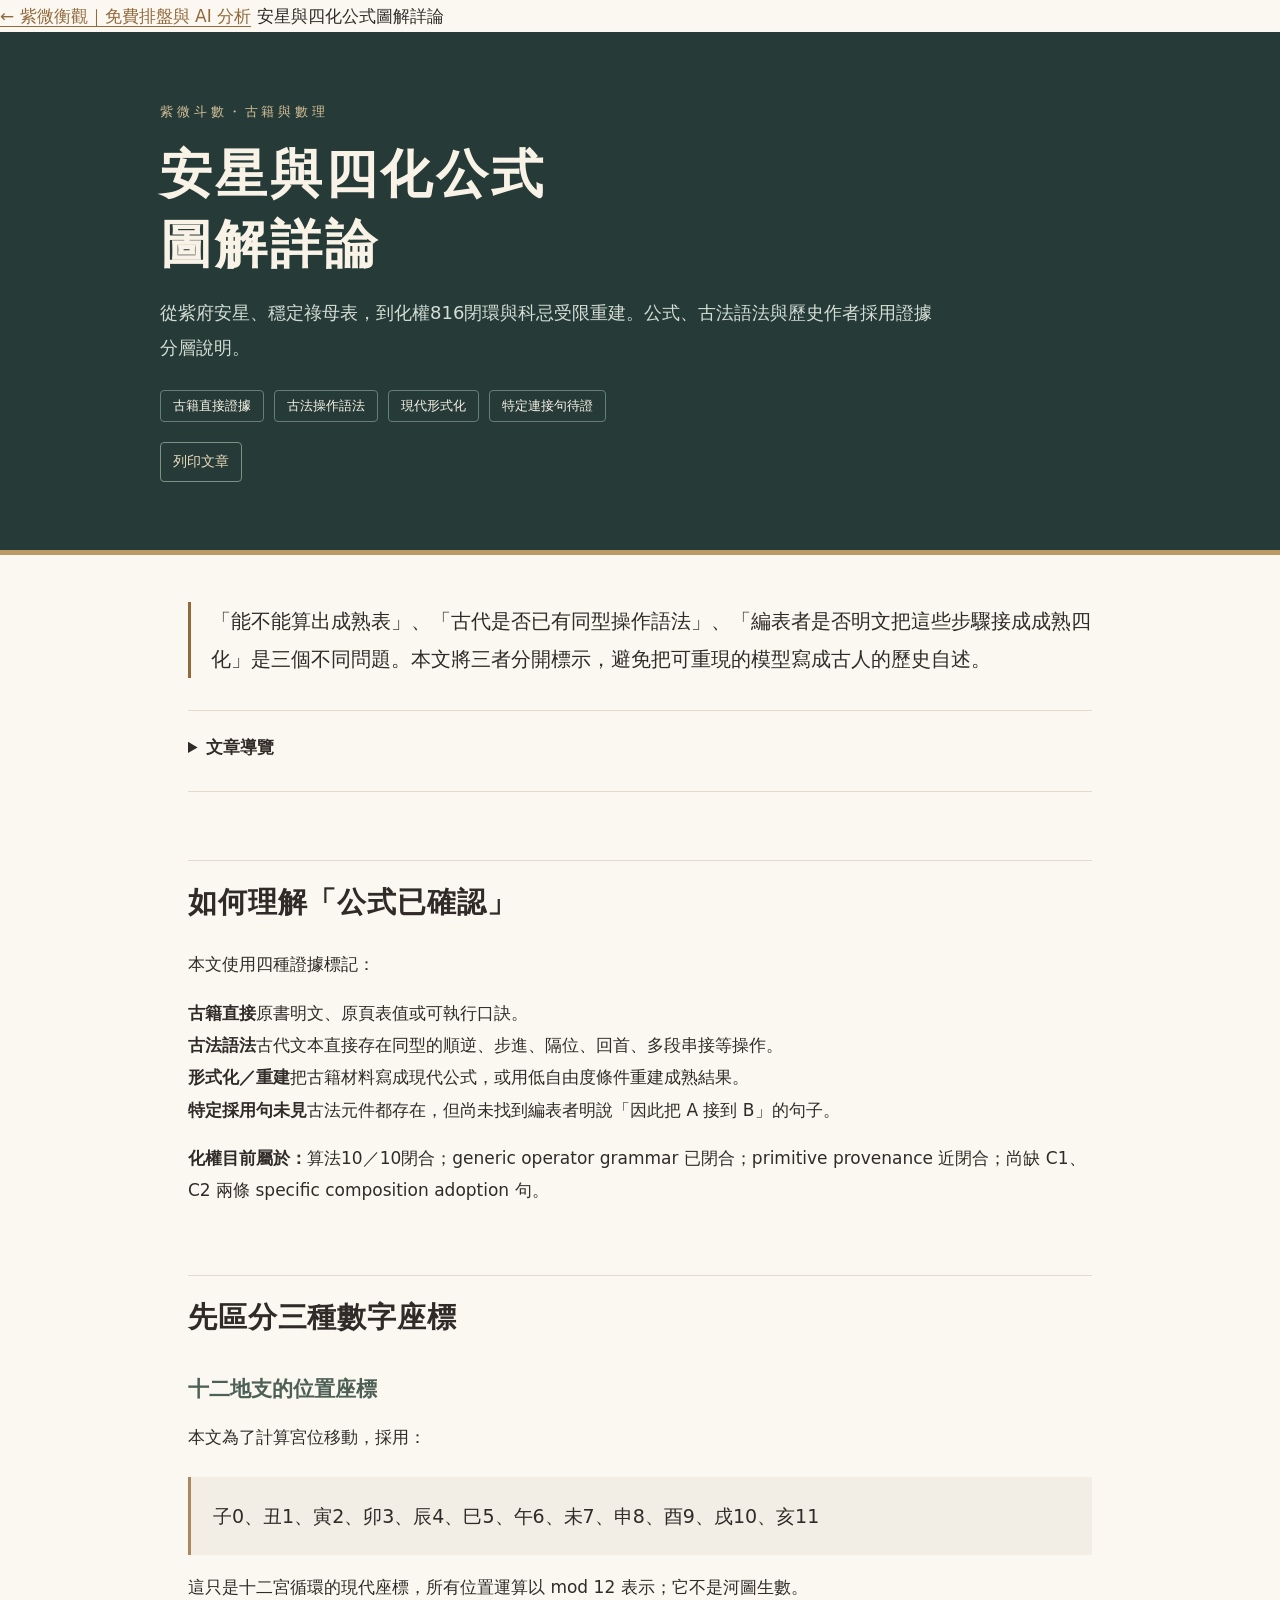
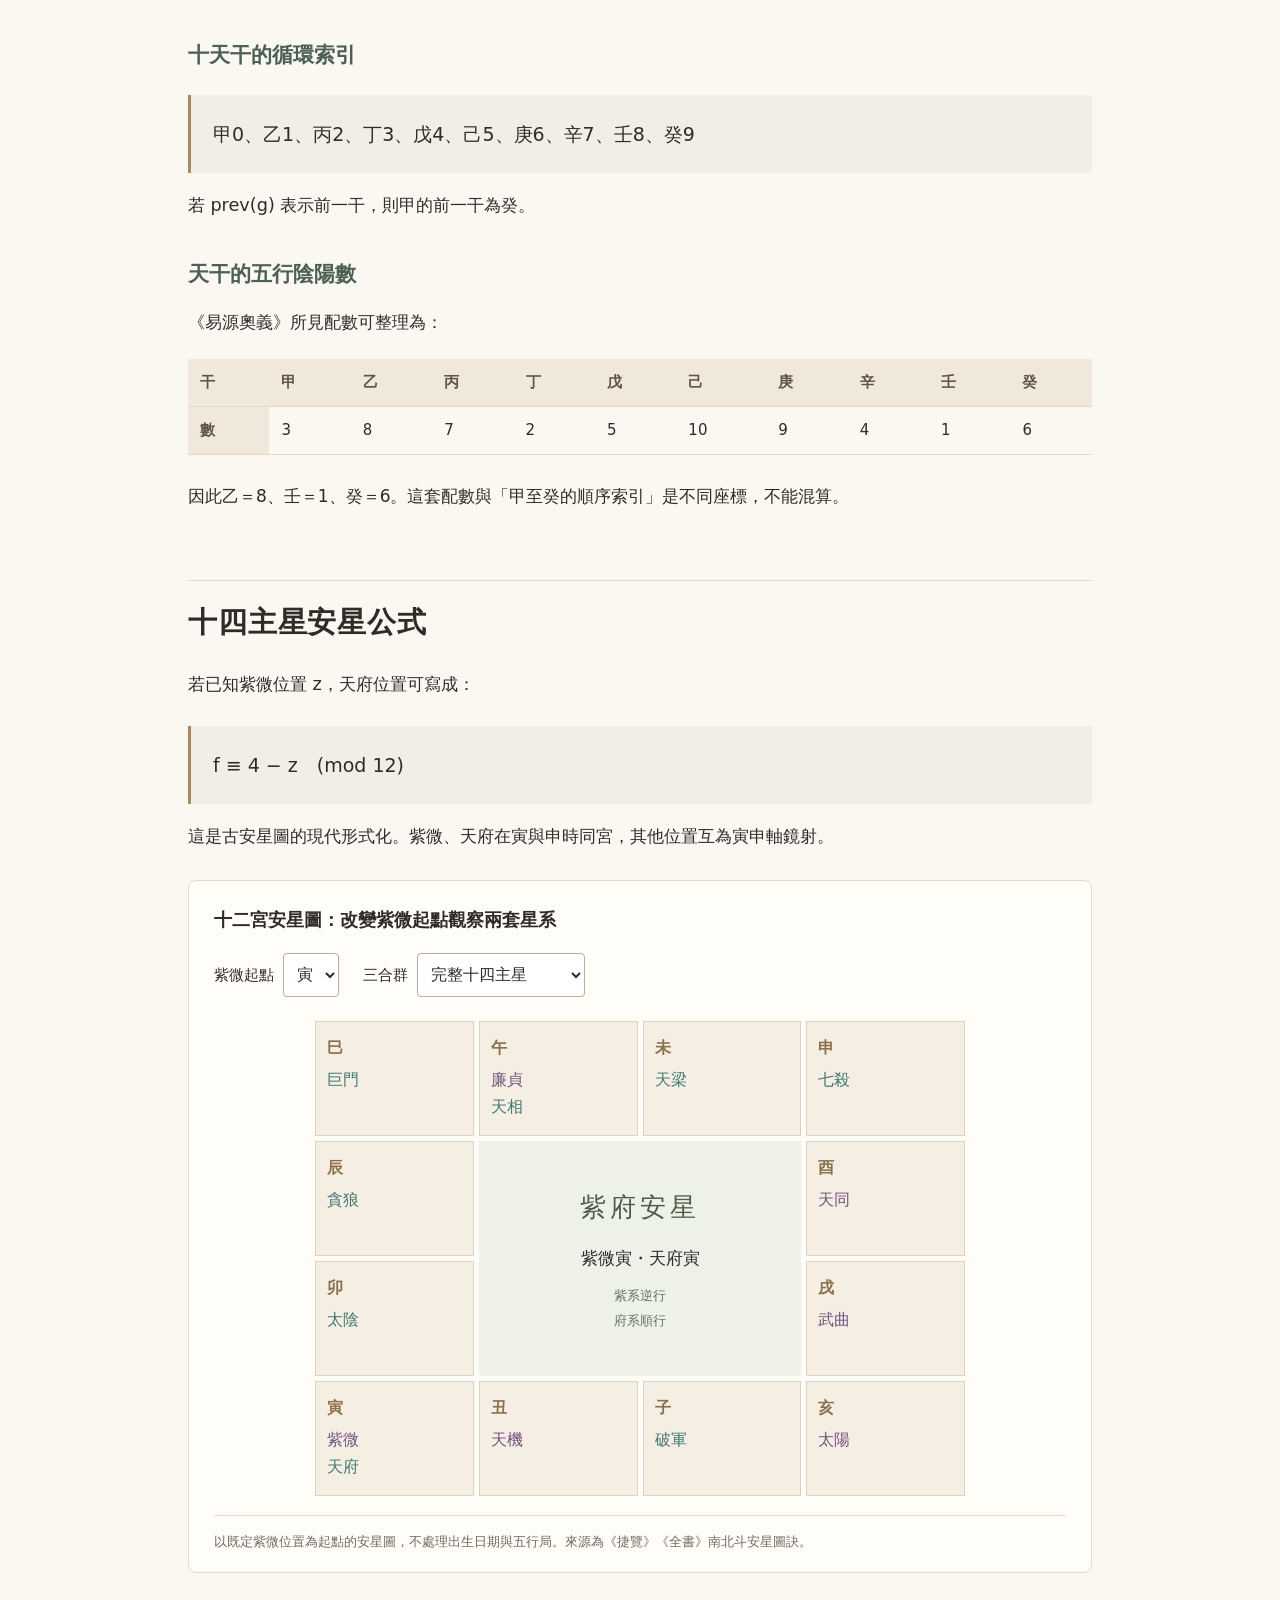
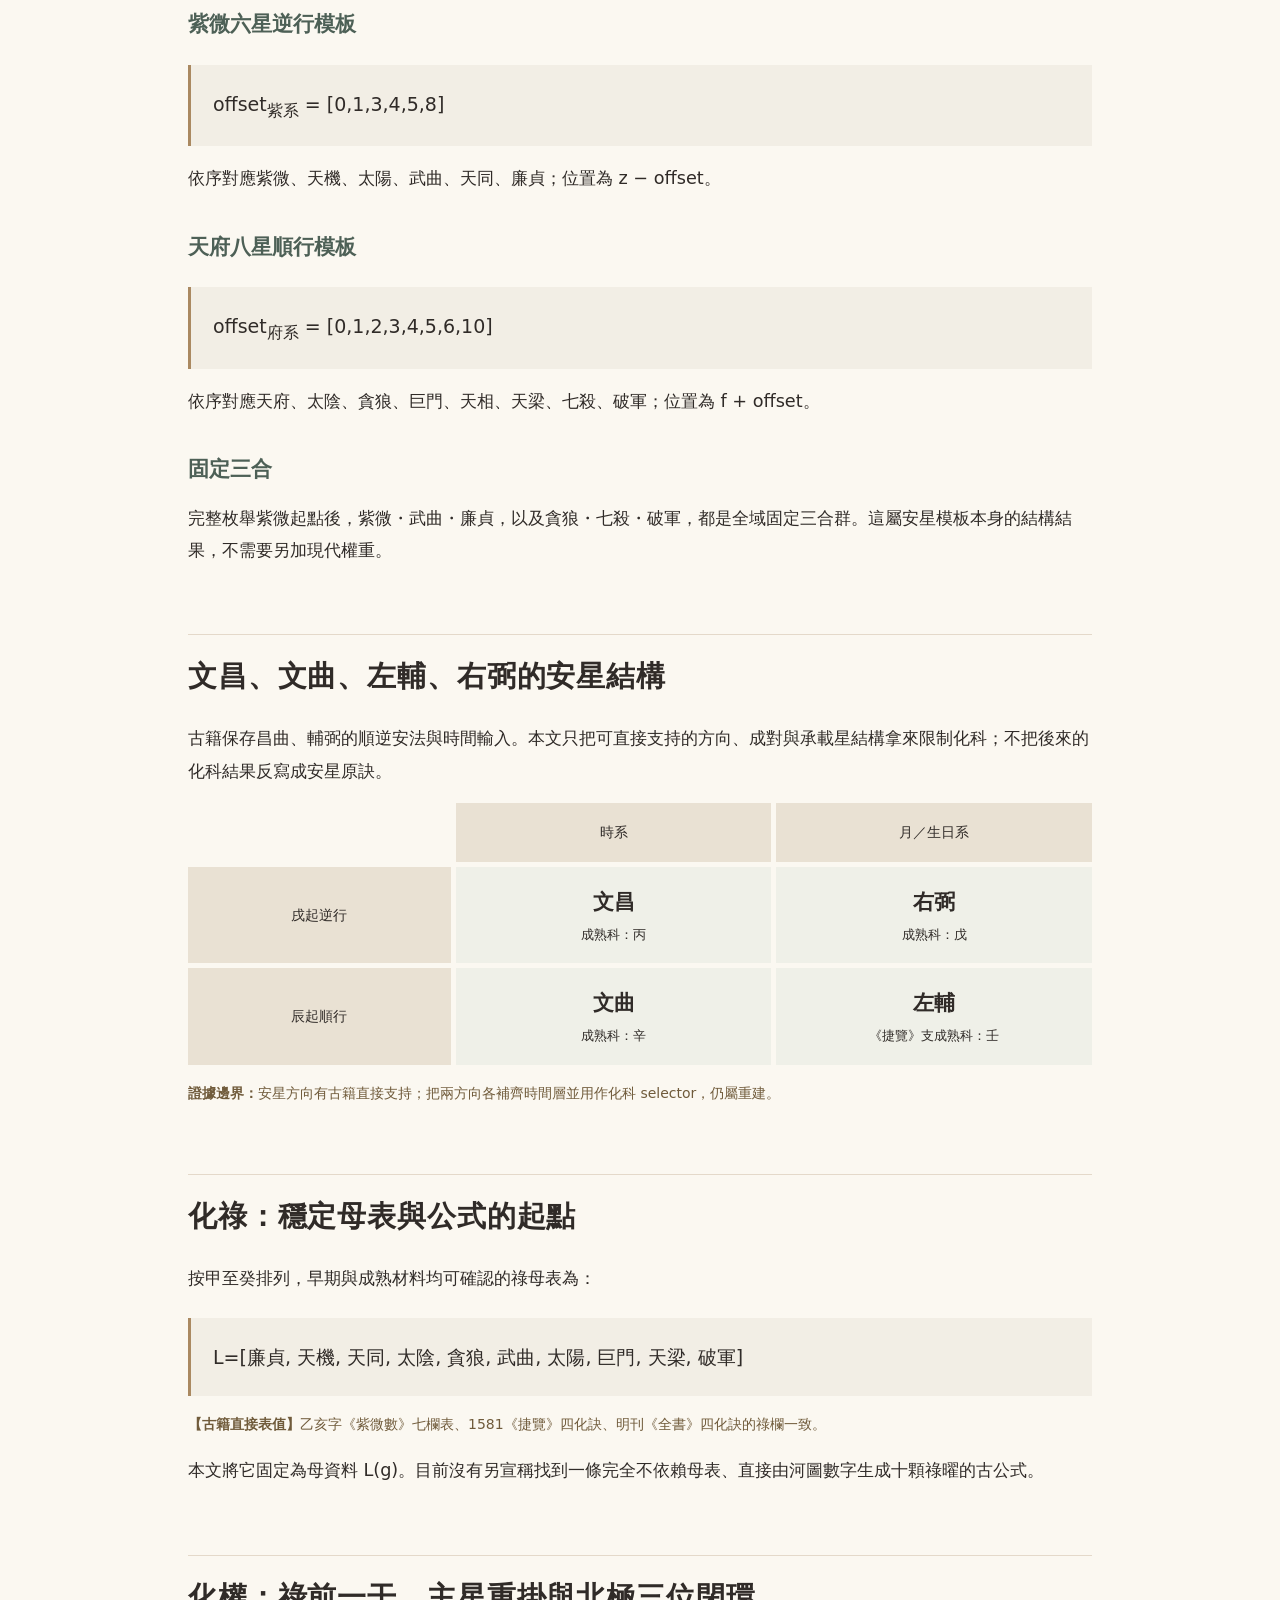
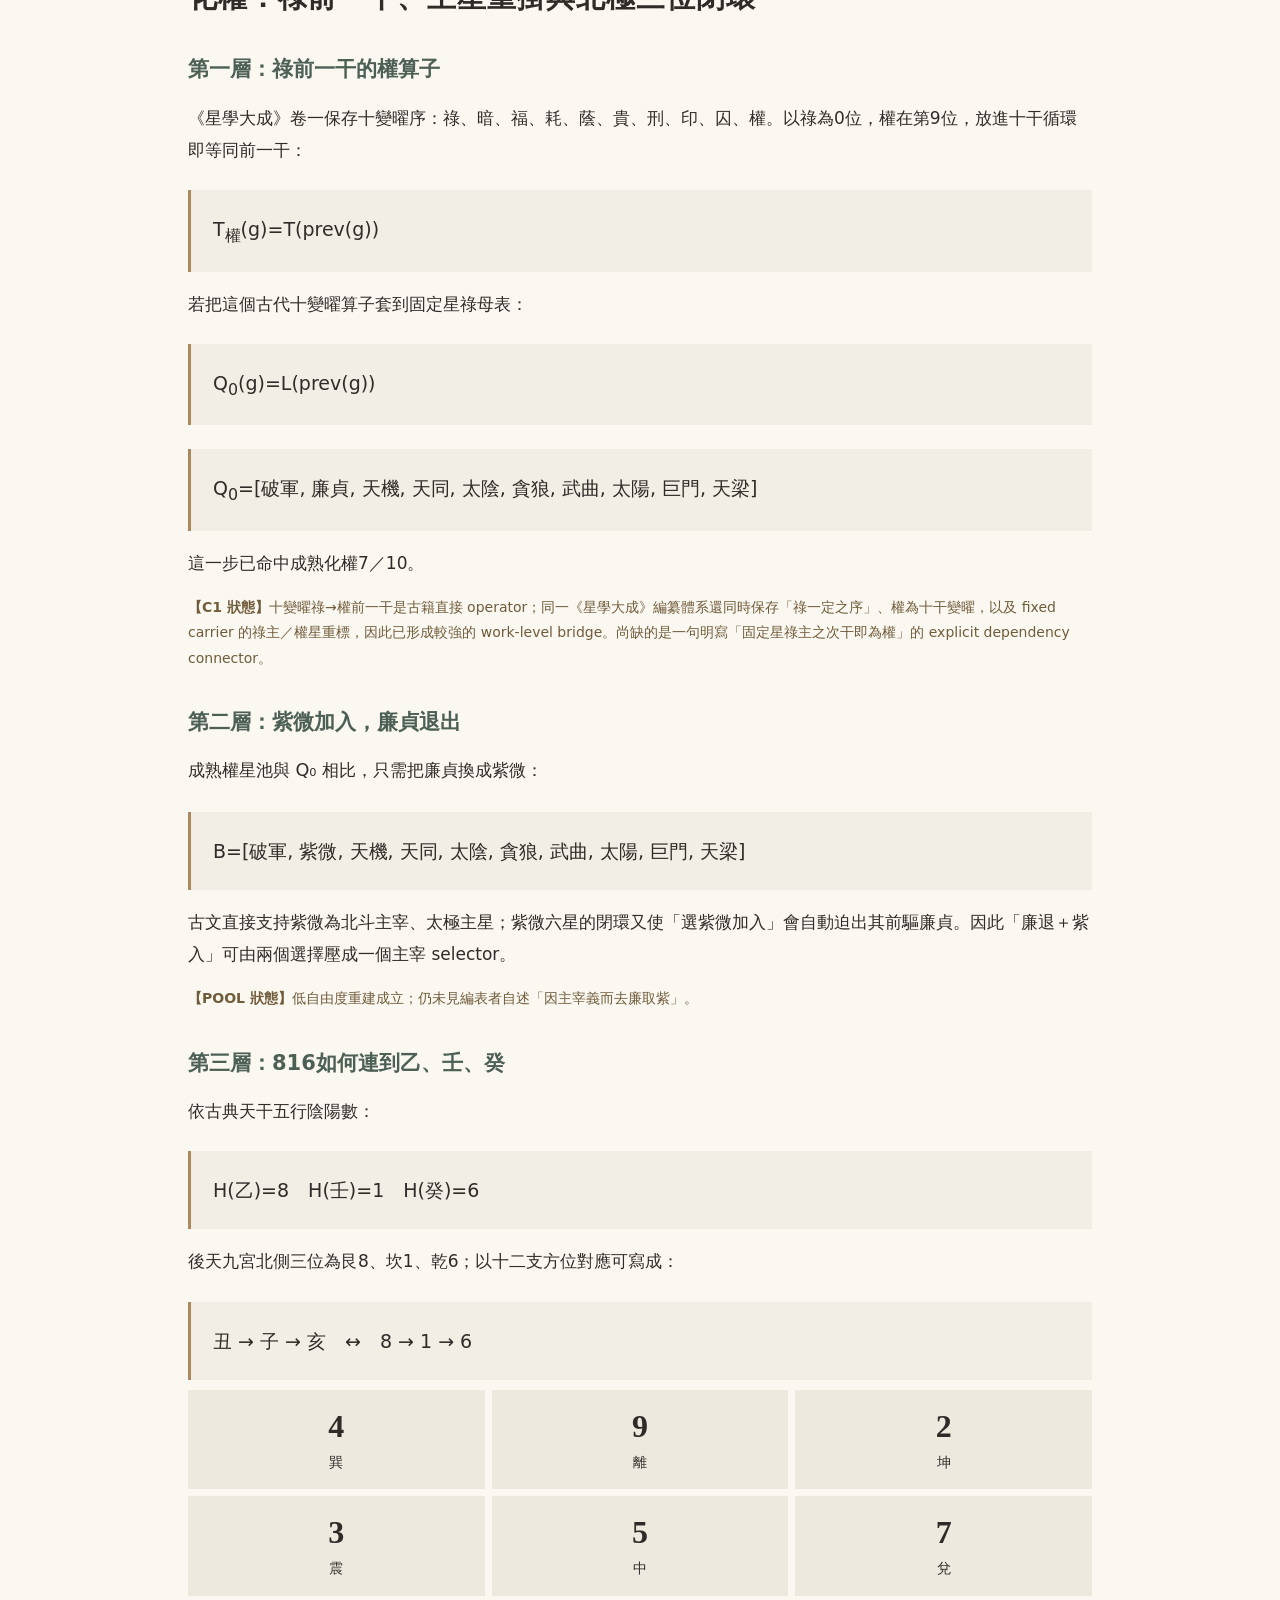
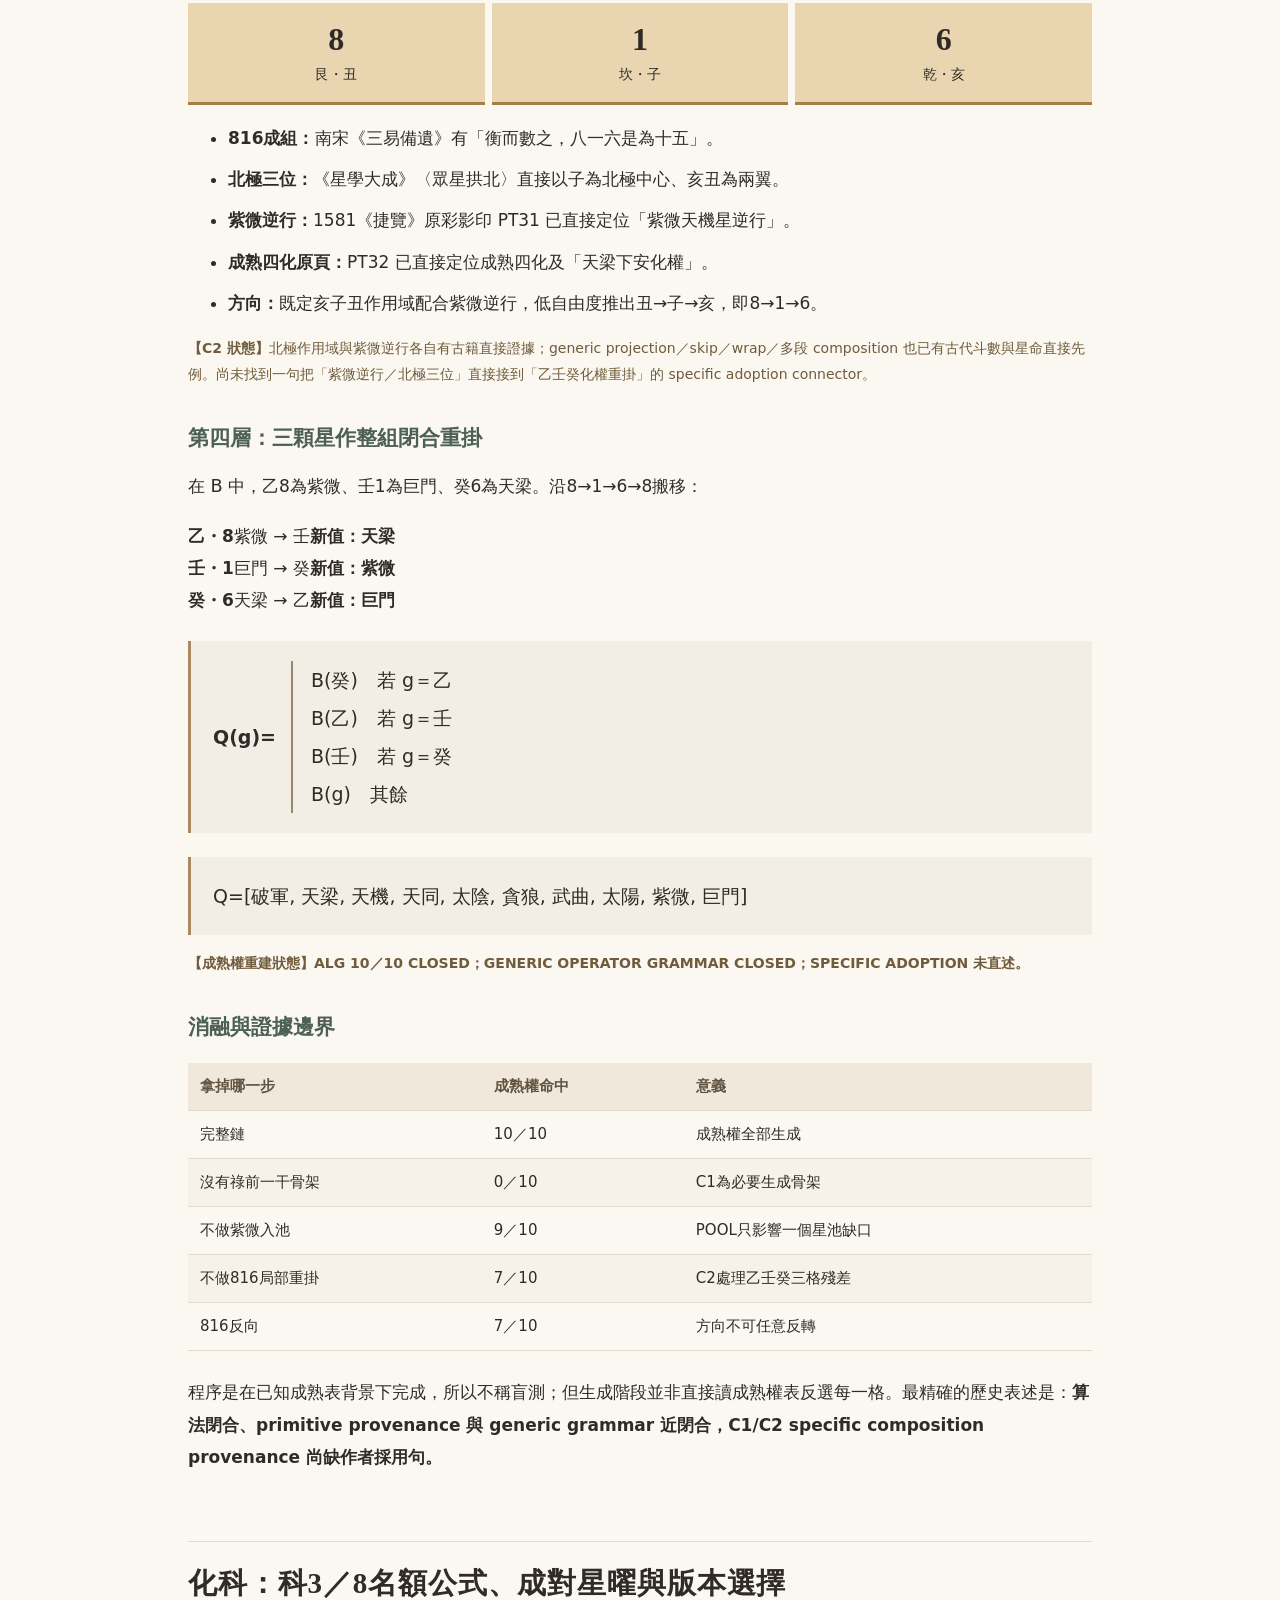
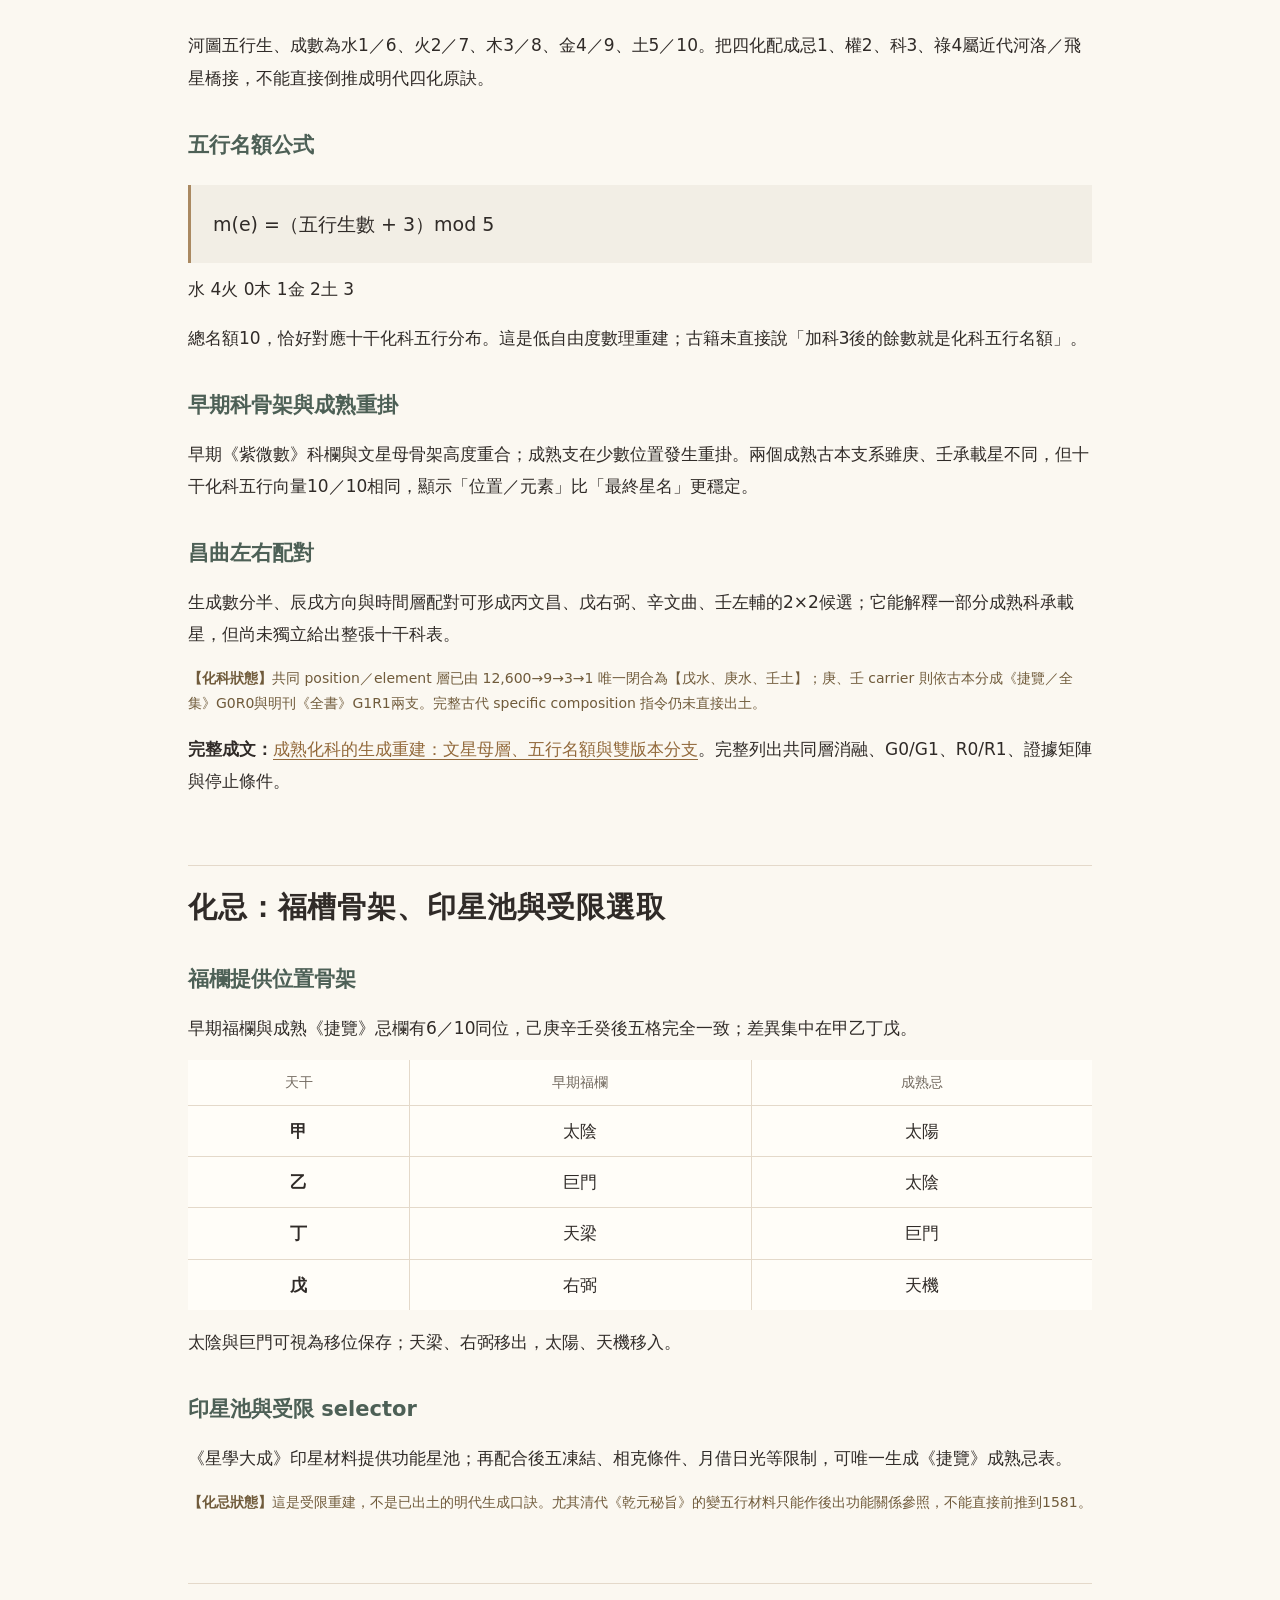
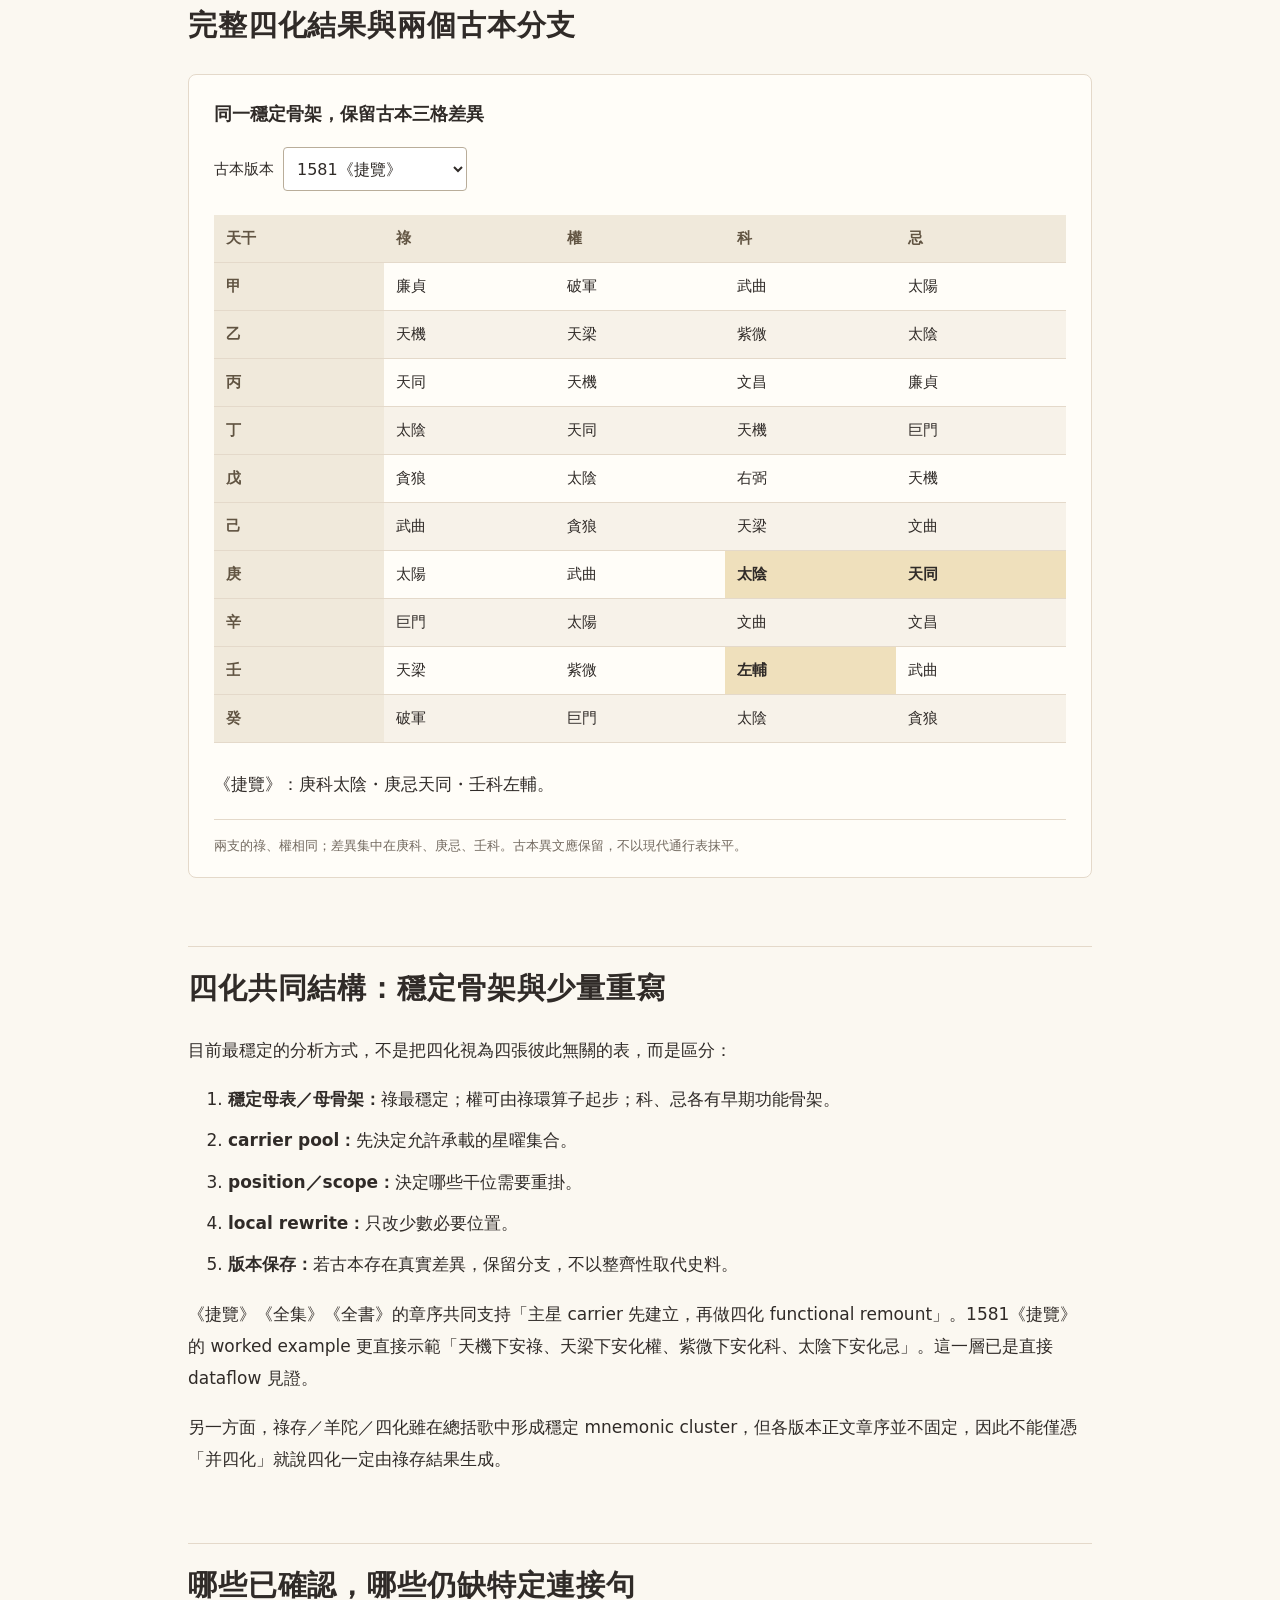
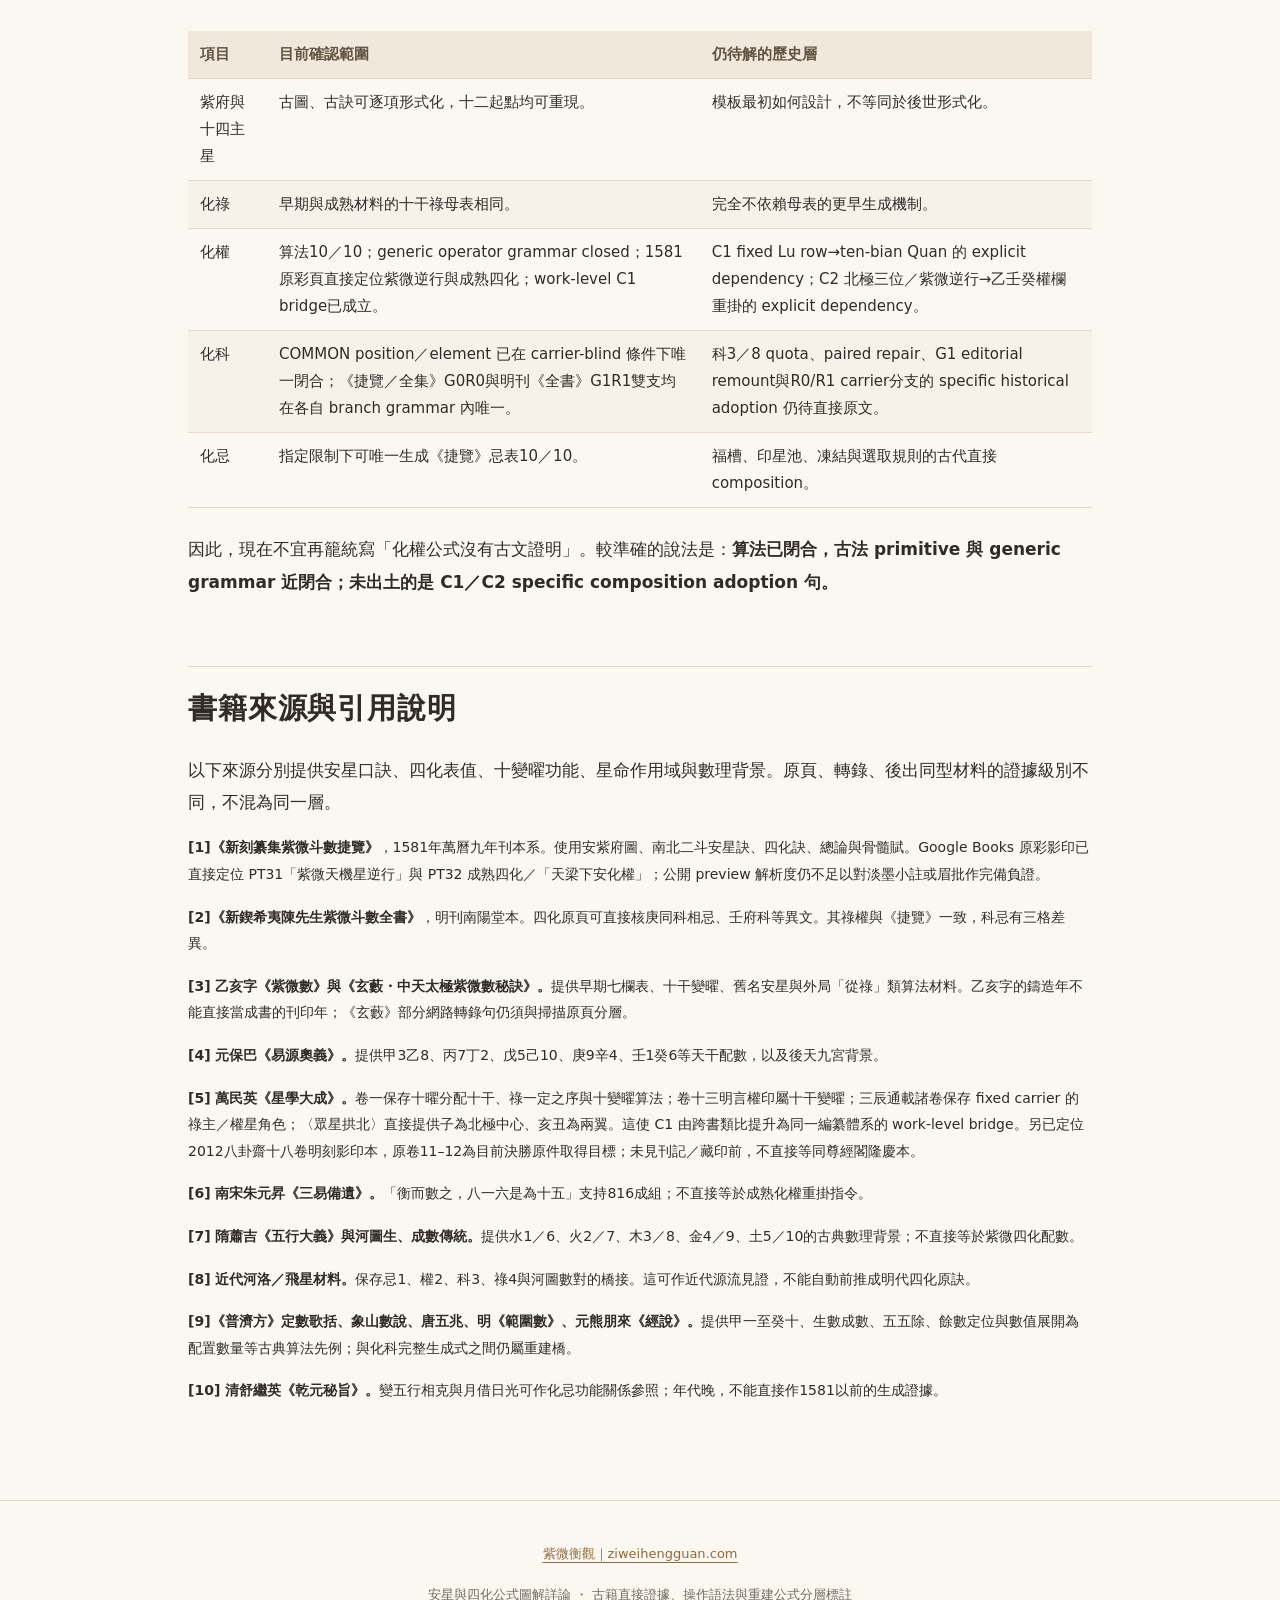
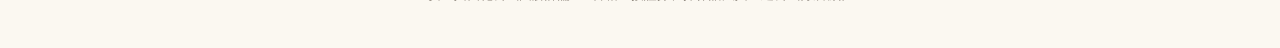
==== commit db3d8593: "Add files via upload" ====
--- a/website/index.html
+++ b/website/index.html
@@ -1,701 +1,364 @@
-<!doctype html><html lang="zh-Hant"><head><meta charset="utf-8"><meta name="viewport" content="width=device-width,initial-scale=1"><meta name="description" content="紫微斗數十四主星安星與十干四化公式的圖解詳論，逐式標明書籍來源、河洛數理與待古文驗證的部分。"><title>紫微斗數｜安星與四化公式圖解詳論</title><link rel="stylesheet" href="./assets/anxing-four-hua.css?v=2"><link rel="canonical" href="https://ziweihengguan.com/anxing-four-hua.html"><link rel="icon" type="image/svg+xml" href="./favicon.svg?v=3"><meta property="og:type" content="article"><meta property="og:site_name" content="紫微衡觀"><meta property="og:title" content="安星與四化公式圖解詳論"><meta property="og:description" content="十四主星安星與十干四化公式，圖解說明書籍來源、河洛數理與待古文驗證之處。"><meta property="og:url" content="https://ziweihengguan.com/anxing-four-hua.html"></head><body><nav class="article-nav" aria-label="網站導覽"><a href="https://ziweihengguan.com/">← 返回紫微衡觀首頁</a><span>安星與四化公式圖解詳論</span></nav><header><p class="eyebrow">紫微斗數・古籍與數理</p><h1>安星與四化公式<br>圖解詳論</h1><p class="subtitle">從紫府安星、穩定祿母表，到化權816循環與科忌重建。每一條公式，都保留它的書籍來源與證據邊界。</p><div class="hero-tags"><span>古籍規則</span><span>河洛數理</span><span>現代形式化</span><span>待古文驗證</span></div><button class="print-action" id="print" type="button">列印文章</button></header><main><aside class="contents"><p><strong>新增解說：化權五步生成</strong></p><p>依「古文、數學公式、解說、備註來源」展開祿母表、廉退紫入與816循環。</p><a href="./quan-five-steps.html">閱讀五步解說 →</a><p>研究附件：<a href="https://github.com/ziweihengguan-coder/ziweihengguan-research/blob/main/research/%E9%A3%9B%E6%98%9F%E5%9B%9B%E5%8C%96_%E6%88%90%E7%86%9F%E5%8C%96%E6%AC%8A%E7%94%9F%E6%88%90%E9%87%8D%E5%BB%BA_%E7%A0%94%E7%A9%B6%E6%88%90%E6%96%87%E7%A8%BF_20261006.md">完整成文稿</a> · <a href="https://github.com/ziweihengguan-coder/ziweihengguan-research/blob/main/research/%E9%A3%9B%E6%98%9F%E5%9B%9B%E5%8C%96_%E7%A0%94%E7%A9%B6%E7%B8%BD%E7%B4%A2%E5%BC%95.md">研究總索引（§787）</a></p></aside><p class="lede">公式能否算出結果，與古人是否曾以此編表，是兩個需要分別確認的問題。這篇文章把每一步展開，讓計算與來源都能清楚閱讀。</p><details class="contents"><summary>文章導覽</summary><nav class="toc" aria-label="文章目錄"><a href="#chapter-1">如何理解「公式已確認」</a><a href="#chapter-2">先區分三種數字座標</a><a href="#chapter-3">十四主星安星公式</a><a href="#chapter-4">文昌、文曲、左輔、右弼的安星結構</a><a href="#chapter-5">化祿：穩定母表與公式的起點</a><a href="#chapter-6">化權：祿前一干、星池更新與816局部循環</a><a href="#chapter-7">化科：科3／8名額公式、成對星曜與版本選擇</a><a href="#chapter-8">化忌：福槽骨架、印星池與受限選取</a><a href="#chapter-9">完整四化結果與兩個古本分支</a><a href="#chapter-10">四化共同結構：穩定骨架與少量重寫</a><a href="#chapter-11">哪些已確認，哪些仍待古文驗證</a><a href="#chapter-12">書籍來源與引用說明</a></nav></details><article><h2 id="chapter-1">如何理解「公式已確認」</h2>
-<p>這項研究包含兩個可以分別判定的問題：一是給定規則能否穩定算出安星位置與四化表；二是古代編表者是否確實使用了這套規則。</p>
-<p>目前已確認的成果，是安星公式與四化重建模型在各自明列的條件下可以計算、可以重跑，並能得到既定版本的結果。歷史上的生成過程，則須逐步核對原文。某些古書直接保存操作口訣；某些古書只保存數理材料或成品表；還有一些連接步驟是本研究的形式化重建。</p>
-<p>因此，本文採用以下標記：</p>
+<!doctype html>
+<html lang="zh-Hant">
+<head>
+<meta charset="utf-8">
+<meta name="viewport" content="width=device-width,initial-scale=1">
+<meta name="description" content="紫微斗數十四主星安星與十干四化公式圖解詳論。區分古籍直接證據、可執行古法語法、現代形式化與尚未出土的特定編表連接句。">
+<title>紫微斗數｜安星與四化公式圖解詳論</title>
+<link rel="stylesheet" href="./assets/anxing-four-hua.css?v=3">
+<link rel="canonical" href="https://ziweihengguan.com/anxing-four-hua.html">
+<link rel="icon" type="image/svg+xml" href="./favicon.svg">
+<meta property="og:type" content="article">
+<meta property="og:site_name" content="紫微衡觀">
+<meta property="og:title" content="安星與四化公式圖解詳論">
+<meta property="og:description" content="十四主星安星與十干四化公式，逐式區分已證古法、重建公式與尚缺的特定編表連接句。">
+<meta property="og:url" content="https://ziweihengguan.com/anxing-four-hua.html">
+</head>
+<body>
+<nav class="article-nav" aria-label="網站導覽">
+<a href="https://ziweihengguan.com/">← 紫微衡觀｜免費排盤與 AI 分析</a>
+<span>安星與四化公式圖解詳論</span>
+</nav>
+
+<header class="hero">
+<p class="eyebrow">紫微斗數・古籍與數理</p>
+<h1>安星與四化公式<br>圖解詳論</h1>
+<p class="subtitle">從紫府安星、穩定祿母表，到化權816閉環與科忌受限重建。公式、古法語法與歷史作者採用證據分層說明。</p>
+<div class="hero-tags">
+<span>古籍直接證據</span>
+<span>古法操作語法</span>
+<span>現代形式化</span>
+<span>特定連接句待證</span>
+</div>
+<button class="print-action" id="print" type="button">列印文章</button>
+</header>
+
+<main>
+<article>
+<p class="lede">「能不能算出成熟表」、「古代是否已有同型操作語法」、「編表者是否明文把這些步驟接成成熟四化」是三個不同問題。本文將三者分開標示，避免把可重現的模型寫成古人的歷史自述。</p>
+
+<details class="contents">
+<summary>文章導覽</summary>
+<nav class="toc" aria-label="文章目錄">
+<a href="#chapter-1">如何理解「公式已確認」</a>
+<a href="#chapter-2">三種數字座標</a>
+<a href="#chapter-3">十四主星安星公式</a>
+<a href="#chapter-4">昌曲左右的安星結構</a>
+<a href="#chapter-5">化祿：穩定母表</a>
+<a href="#chapter-6">化權：祿前一干、主星重掛與北極三位閉環</a>
+<a href="#chapter-7">化科：3／8名額與版本承載星</a>
+<a href="#chapter-8">化忌：福槽骨架與受限重建</a>
+<a href="#chapter-9">完整四化與古本分支</a>
+<a href="#chapter-10">共同結構</a>
+<a href="#chapter-11">證據狀態總表</a>
+<a href="#chapter-12">書籍來源</a>
+</nav>
+</details>
+
+<section id="chapter-1">
+<h2>如何理解「公式已確認」</h2>
+<p>本文使用四種證據標記：</p>
+<div class="status-grid">
+<div><b>古籍直接</b><span>原書明文、原頁表值或可執行口訣。</span></div>
+<div><b>古法語法</b><span>古代文本直接存在同型的順逆、步進、隔位、回首、多段串接等操作。</span></div>
+<div><b>形式化／重建</b><span>把古籍材料寫成現代公式，或用低自由度條件重建成熟結果。</span></div>
+<div><b>特定採用句未見</b><span>古法元件都存在，但尚未找到編表者明說「因此把 A 接到 B」的句子。</span></div>
+</div>
+<p class="callout"><strong>化權目前屬於：</strong>算法10／10閉合；generic operator grammar 已閉合；primitive provenance 近閉合；尚缺 C1、C2 兩條 specific composition adoption 句。</p>
+</section>
+
+<section id="chapter-2">
+<h2>先區分三種數字座標</h2>
+
+<h3>十二地支的位置座標</h3>
+<p>本文為了計算宮位移動，採用：</p>
+<div class="formula">子0、丑1、寅2、卯3、辰4、巳5、午6、未7、申8、酉9、戌10、亥11</div>
+<p>這只是十二宮循環的現代座標，所有位置運算以 mod 12 表示；它不是河圖生數。</p>
+
+<h3>十天干的循環索引</h3>
+<div class="formula">甲0、乙1、丙2、丁3、戊4、己5、庚6、辛7、壬8、癸9</div>
+<p>若 <span class="math-inline">prev(g)</span> 表示前一干，則甲的前一干為癸。</p>
+
+<h3>天干的五行陰陽數</h3>
+<p>《易源奧義》所見配數可整理為：</p>
+<div class="table-wrap">
+<table>
+<thead><tr><th>干</th><th>甲</th><th>乙</th><th>丙</th><th>丁</th><th>戊</th><th>己</th><th>庚</th><th>辛</th><th>壬</th><th>癸</th></tr></thead>
+<tbody><tr><th>數</th><td>3</td><td>8</td><td>7</td><td>2</td><td>5</td><td>10</td><td>9</td><td>4</td><td>1</td><td>6</td></tr></tbody>
+</table>
+</div>
+<p>因此乙＝8、壬＝1、癸＝6。這套配數與「甲至癸的順序索引」是不同座標，不能混算。</p>
+</section>
+
+<section id="chapter-3">
+<h2>十四主星安星公式</h2>
+<p>若已知紫微位置 <span class="math-inline">z</span>，天府位置可寫成：</p>
+<div class="formula">f ≡ 4 − z　(mod 12)</div>
+<p>這是古安星圖的現代形式化。紫微、天府在寅與申時同宮，其他位置互為寅申軸鏡射。</p>
+
+<figure id="star-chart">
+<div class="figure-title">十二宮安星圖：改變紫微起點觀察兩套星系</div>
+<div class="controls">
+<label>紫微起點
+<select id="anchor">
+<option value="2">寅</option><option value="0">子</option><option value="1">丑</option>
+<option value="3">卯</option><option value="4">辰</option><option value="5">巳</option>
+<option value="6">午</option><option value="7">未</option><option value="8">申</option>
+<option value="9">酉</option><option value="10">戌</option><option value="11">亥</option>
+</select>
+</label>
+<label>三合群
+<select id="highlight">
+<option value="all">完整十四主星</option>
+<option value="zi">紫微・武曲・廉貞</option>
+<option value="sha">貪狼・七殺・破軍</option>
+</select>
+</label>
+</div>
+<div class="palaces" id="palaces">
+<div class="palace" data-branch="巳"><span class="branch">巳</span><div class="stars"></div></div>
+<div class="palace" data-branch="午"><span class="branch">午</span><div class="stars"></div></div>
+<div class="palace" data-branch="未"><span class="branch">未</span><div class="stars"></div></div>
+<div class="palace" data-branch="申"><span class="branch">申</span><div class="stars"></div></div>
+<div class="palace" data-branch="辰"><span class="branch">辰</span><div class="stars"></div></div>
+<div class="palace" data-branch="酉"><span class="branch">酉</span><div class="stars"></div></div>
+<div class="palace" data-branch="卯"><span class="branch">卯</span><div class="stars"></div></div>
+<div class="palace" data-branch="戌"><span class="branch">戌</span><div class="stars"></div></div>
+<div class="palace" data-branch="寅"><span class="branch">寅</span><div class="stars"></div></div>
+<div class="palace" data-branch="丑"><span class="branch">丑</span><div class="stars"></div></div>
+<div class="palace" data-branch="子"><span class="branch">子</span><div class="stars"></div></div>
+<div class="palace" data-branch="亥"><span class="branch">亥</span><div class="stars"></div></div>
+<div class="chart-center">
+<span class="seal">紫府安星</span>
+<span id="chart-state" aria-live="polite">紫微寅・天府寅</span>
+<small>紫系逆行<br>府系順行</small>
+</div>
+</div>
+<figcaption>以既定紫微位置為起點的安星圖，不處理出生日期與五行局。來源為《捷覽》《全書》南北斗安星圖訣。</figcaption>
+</figure>
+
+<h3>紫微六星逆行模板</h3>
+<div class="formula">offset<sub>紫系</sub> = [0,1,3,4,5,8]</div>
+<p>依序對應紫微、天機、太陽、武曲、天同、廉貞；位置為 <span class="math-inline">z − offset</span>。</p>
+
+<h3>天府八星順行模板</h3>
+<div class="formula">offset<sub>府系</sub> = [0,1,2,3,4,5,6,10]</div>
+<p>依序對應天府、太陰、貪狼、巨門、天相、天梁、七殺、破軍；位置為 <span class="math-inline">f + offset</span>。</p>
+
+<h3>固定三合</h3>
+<p>完整枚舉紫微起點後，紫微・武曲・廉貞，以及貪狼・七殺・破軍，都是全域固定三合群。這屬安星模板本身的結構結果，不需要另加現代權重。</p>
+</section>
+
+<section id="chapter-4">
+<h2>文昌、文曲、左輔、右弼的安星結構</h2>
+<p>古籍保存昌曲、輔弼的順逆安法與時間輸入。本文只把可直接支持的方向、成對與承載星結構拿來限制化科；不把後來的化科結果反寫成安星原訣。</p>
+<div class="pair-matrix">
+<div></div><div class="pair-head">時系</div><div class="pair-head">月／生日系</div>
+<div class="pair-head">戌起逆行</div><div><b>文昌</b><span>成熟科：丙</span></div><div><b>右弼</b><span>成熟科：戊</span></div>
+<div class="pair-head">辰起順行</div><div><b>文曲</b><span>成熟科：辛</span></div><div><b>左輔</b><span>《捷覽》支成熟科：壬</span></div>
+</div>
+<p class="formula-note"><strong>證據邊界：</strong>安星方向有古籍直接支持；把兩方向各補齊時間層並用作化科 selector，仍屬重建。</p>
+</section>
+
+<section id="chapter-5">
+<h2>化祿：穩定母表與公式的起點</h2>
+<p>按甲至癸排列，早期與成熟材料均可確認的祿母表為：</p>
+<div class="formula">L=[廉貞, 天機, 天同, 太陰, 貪狼, 武曲, 太陽, 巨門, 天梁, 破軍]</div>
+<p class="formula-note"><strong>【古籍直接表值】</strong>乙亥字《紫微數》七欄表、1581《捷覽》四化訣、明刊《全書》四化訣的祿欄一致。</p>
+<p>本文將它固定為母資料 <span class="math-inline">L(g)</span>。目前沒有另宣稱找到一條完全不依賴母表、直接由河圖數字生成十顆祿曜的古公式。</p>
+</section>
+
+<section id="chapter-6">
+<h2>化權：祿前一干、主星重掛與北極三位閉環</h2>
+
+<h3>第一層：祿前一干的權算子</h3>
+<p>《星學大成》卷一保存十變曜序：祿、暗、福、耗、蔭、貴、刑、印、囚、權。以祿為0位，權在第9位，放進十干循環即等同前一干：</p>
+<div class="formula">T<sub>權</sub>(g)=T(prev(g))</div>
+<p>若把這個古代十變曜算子套到固定星祿母表：</p>
+<div class="formula">Q<sub>0</sub>(g)=L(prev(g))</div>
+<div class="formula">Q<sub>0</sub>=[破軍, 廉貞, 天機, 天同, 太陰, 貪狼, 武曲, 太陽, 巨門, 天梁]</div>
+<p>這一步已命中成熟化權7／10。</p>
+<p class="formula-note"><strong>【C1 狀態】</strong>十變曜祿→權前一干是古籍直接 operator；同一《星學大成》編纂體系還同時保存「祿一定之序」、權為十干變曜，以及 fixed carrier 的祿主／權星重標，因此已形成較強的 work-level bridge。尚缺的是一句明寫「固定星祿主之次干即為權」的 explicit dependency connector。</p>
+
+<h3>第二層：紫微加入，廉貞退出</h3>
+<p>成熟權星池與 <span class="math-inline">Q₀</span> 相比，只需把廉貞換成紫微：</p>
+<div class="formula">B=[破軍, 紫微, 天機, 天同, 太陰, 貪狼, 武曲, 太陽, 巨門, 天梁]</div>
+<p>古文直接支持紫微為北斗主宰、太極主星；紫微六星的閉環又使「選紫微加入」會自動迫出其前驅廉貞。因此「廉退＋紫入」可由兩個選擇壓成一個主宰 selector。</p>
+<p class="formula-note"><strong>【POOL 狀態】</strong>低自由度重建成立；仍未見編表者自述「因主宰義而去廉取紫」。</p>
+
+<h3>第三層：816如何連到乙、壬、癸</h3>
+<p>依古典天干五行陰陽數：</p>
+<div class="formula">H(乙)=8　H(壬)=1　H(癸)=6</div>
+<p>後天九宮北側三位為艮8、坎1、乾6；以十二支方位對應可寫成：</p>
+<div class="formula">丑 → 子 → 亥　↔　8 → 1 → 6</div>
+
+<div class="nine-grid">
+<div><b>4</b><span>巽</span></div><div><b>9</b><span>離</span></div><div><b>2</b><span>坤</span></div>
+<div><b>3</b><span>震</span></div><div><b>5</b><span>中</span></div><div><b>7</b><span>兌</span></div>
+<div class="north"><b>8</b><span>艮・丑</span></div><div class="north"><b>1</b><span>坎・子</span></div><div class="north"><b>6</b><span>乾・亥</span></div>
+</div>
+
+<ul class="evidence-list">
+<li><strong>816成組：</strong>南宋《三易備遺》有「衡而數之，八一六是為十五」。</li>
+<li><strong>北極三位：</strong>《星學大成》〈眾星拱北〉直接以子為北極中心、亥丑為兩翼。</li>
+<li><strong>紫微逆行：</strong>1581《捷覽》原彩影印 PT31 已直接定位「紫微天機星逆行」。</li>
+<li><strong>成熟四化原頁：</strong>PT32 已直接定位成熟四化及「天梁下安化權」。</li>
+<li><strong>方向：</strong>既定亥子丑作用域配合紫微逆行，低自由度推出丑→子→亥，即8→1→6。</li>
+</ul>
+
+<p class="formula-note"><strong>【C2 狀態】</strong>北極作用域與紫微逆行各自有古籍直接證據；generic projection／skip／wrap／多段 composition 也已有古代斗數與星命直接先例。尚未找到一句把「紫微逆行／北極三位」直接接到「乙壬癸化權重掛」的 specific adoption connector。</p>
+
+<h3>第四層：三顆星作整組閉合重掛</h3>
+<p>在 <span class="math-inline">B</span> 中，乙8為紫微、壬1為巨門、癸6為天梁。沿8→1→6→8搬移：</p>
+<div class="cycle-cards">
+<div><b>乙・8</b><span>紫微 → 壬</span><strong>新值：天梁</strong></div>
+<div><b>壬・1</b><span>巨門 → 癸</span><strong>新值：紫微</strong></div>
+<div><b>癸・6</b><span>天梁 → 乙</span><strong>新值：巨門</strong></div>
+</div>
+<div class="formula"><span class="case-formula"><b>Q(g)=</b><span><span>B(癸)　若 g＝乙</span><span>B(乙)　若 g＝壬</span><span>B(壬)　若 g＝癸</span><span>B(g)　其餘</span></span></span></div>
+<div class="formula">Q=[破軍, 天梁, 天機, 天同, 太陰, 貪狼, 武曲, 太陽, 紫微, 巨門]</div>
+<p class="formula-note"><strong>【成熟權重建狀態】ALG 10／10 CLOSED；GENERIC OPERATOR GRAMMAR CLOSED；SPECIFIC ADOPTION 未直述。</strong></p>
+
+<h3>消融與證據邊界</h3>
 <div class="table-wrap"><table>
-<thead>
-<tr>
-<th>標記</th>
-<th>意義</th>
-</tr>
-</thead>
-<tbody><tr>
-<td><strong>古籍規則／現代形式化</strong></td>
-<td>古書有對應口訣、表值或安星圖；本文用現代數學記號表達。</td>
-</tr>
-<tr>
-<td><strong>古典河洛數理</strong></td>
-<td>數配、方位或生成數有古典書籍來源；仍須另判定其四化用途。</td>
-</tr>
-<tr>
-<td><strong>近代河洛橋接</strong></td>
-<td>四化與河圖數對的指派來自近代術數文獻，不能寫成《易經》直接規定。</td>
-</tr>
-<tr>
-<td><strong>重建公式，待古文驗證</strong></td>
-<td>計算已成立，但未見古文直接命令以此方法生成該四化。</td>
-</tr>
-<tr>
-<td><strong>條件成立</strong></td>
-<td>唯一性或完整命中依賴指定的母表、星池、版本與選取規則。</td>
-</tr>
+<thead><tr><th>拿掉哪一步</th><th>成熟權命中</th><th>意義</th></tr></thead>
+<tbody>
+<tr><td>完整鏈</td><td>10／10</td><td>成熟權全部生成</td></tr>
+<tr><td>沒有祿前一干骨架</td><td>0／10</td><td>C1為必要生成骨架</td></tr>
+<tr><td>不做紫微入池</td><td>9／10</td><td>POOL只影響一個星池缺口</td></tr>
+<tr><td>不做816局部重掛</td><td>7／10</td><td>C2處理乙壬癸三格殘差</td></tr>
+<tr><td>816反向</td><td>7／10</td><td>方向不可任意反轉</td></tr>
 </tbody></table></div>
-<p>本文的「10／10」表示十個天干的輸出與指定基準表逐格一致，不是準確預測人生事件的比例，也不是證明古人使用過同一公式。</p>
-<p>本文主要處理：已知紫微起點後的十四主星安置，以及十干祿權科忌的表格重建。出生日期換算、五行局定局、生日求紫微起點、閏月與子時換日，不在本篇重新確認的範圍內。</p>
-<h2 id="chapter-2">先區分三種數字座標</h2>
-<p>研究中最容易混淆的是：同一個天干或宮位，可以在不同系統裡取得不同數字。本文明確分開三套座標。</p>
-<h3>十二地支的位置座標</h3>
-<p>為方便計算，定義：</p>
-<div class="table-wrap"><table>
-<thead>
-<tr>
-<th>地支</th>
-<th align="right">子</th>
-<th align="right">丑</th>
-<th align="right">寅</th>
-<th align="right">卯</th>
-<th align="right">辰</th>
-<th align="right">巳</th>
-<th align="right">午</th>
-<th align="right">未</th>
-<th align="right">申</th>
-<th align="right">酉</th>
-<th align="right">戌</th>
-<th align="right">亥</th>
-</tr>
-</thead>
-<tbody><tr>
-<td>位置編號</td>
-<td align="right">0</td>
-<td align="right">1</td>
-<td align="right">2</td>
-<td align="right">3</td>
-<td align="right">4</td>
-<td align="right">5</td>
-<td align="right">6</td>
-<td align="right">7</td>
-<td align="right">8</td>
-<td align="right">9</td>
-<td align="right">10</td>
-<td align="right">11</td>
-</tr>
-</tbody></table></div>
-<p>順行為加一，逆行為減一。所有宮位結果取模12，超過十一回到子，低於零則由亥接續。</p>
-<p><strong>備註：這是現代位置編碼，不是河圖生數。</strong>子編為0，並不否定坎宮在九宮數中為1；兩者描述的對象不同。</p>
-<h3>十天干的循環索引</h3>
-<p>以 <span class="math-inline">g</span> 表示天干，以 <span class="math-inline">i(g)</span> 表示它在十干循環中的數字索引，定義：</p>
-<div class="formula" role="math">i(甲)=0,<wbr> i(乙)=1,<wbr> …,<wbr> i(癸)=9</div>
-<p>以 <span class="math-inline">prev(g)</span> 表示循環中的前一干，例如 <span class="math-inline">prev(甲)=癸</span>、<span class="math-inline">prev(乙)=甲</span>。數字索引的關係為：</p>
-<div class="formula" role="math">i(prev(g))=(i(g)+9) mod 10</div>
-<p>取模10作用於數字索引；星名與天干名稱本身不做餘數運算。</p>
-<p><strong>備註：這也是現代索引，不是天干的河圖陰陽數。</strong>另有古典依次配甲一、乙二至癸十的數序，見《普濟方》〈定數歌括〉；那套一至十序列可供本研究的生、成數分段模型使用，但不能與下一項混寫。<a class="cite" href="#source-9" aria-label="書籍來源 9">[9]</a></p>
-<h3 id="stem-hetu">天干的五行陰陽數</h3>
-<p>本研究使用的另一套古典配數為：</p>
-<div class="table-wrap"><table>
-<thead>
-<tr>
-<th>天干</th>
-<th align="right">甲</th>
-<th align="right">乙</th>
-<th align="right">丙</th>
-<th align="right">丁</th>
-<th align="right">戊</th>
-<th align="right">己</th>
-<th align="right">庚</th>
-<th align="right">辛</th>
-<th align="right">壬</th>
-<th align="right">癸</th>
-</tr>
-</thead>
-<tbody><tr>
-<td>河圖五行陰陽數 <span class="math-inline">H(g)</span></td>
-<td align="right">3</td>
-<td align="right">8</td>
-<td align="right">7</td>
-<td align="right">2</td>
-<td align="right">5</td>
-<td align="right">10</td>
-<td align="right">9</td>
-<td align="right">4</td>
-<td align="right">1</td>
-<td align="right">6</td>
-</tr>
-</tbody></table></div>
-<p class="formula-note"><strong>【古典河洛數理】來源：元保巴《易源奧義》所列「甲三乙八、丙七丁二、戊五己十、庚九辛四、壬一癸六」。</strong><a class="cite" href="#source-4" aria-label="書籍來源 4">[4]</a></p>
-<p>因此乙、壬、癸可以依這套數配表示為8、1、6。這三個數字不是乙、壬、癸的普通排列序號。</p>
-<h3>公式符號怎麼讀</h3>
-<div class="table-wrap"><table><thead><tr><th>符號</th><th>本文的意思</th></tr></thead><tbody>
-<tr><td>i(g)、H(g)</td><td>分別為天干的循環索引與河圖五行陰陽數，兩者不能互換。</td></tr>
-<tr><td>b(e)、m(e)</td><td>e 表示水、火、木、金、土其中一行；b(e) 是該行的生數，m(e) 是化科重建模型分配給該行的名額。</td></tr>
-<tr><td>M、h</td><td>M 是農曆月份（1至12）；h 是時支索引（子時0至亥時11）。</td></tr>
-<tr><td>mod、≡</td><td>mod 表示取非負餘數，例如 −1 mod 12＝11；≡ 表示在指定循環中同餘，也就是落在相同位置。</td></tr>
-<tr><td>[…]、{…}</td><td>方括號列出有順序的數列或星曜表；大括號表示不計排列次序的集合。來源旁的 [1] 等則是引用編號。</td></tr>
-<tr><td>3／8、10／10</td><td>河圖語境中的3／8表示「3與8」這組生、成數；命中比較中的10／10表示十格全部相符。須依語境閱讀，不一律當成除法。</td></tr>
-</tbody></table></div>
-<h2 id="chapter-3">十四主星安星公式</h2><figure id="star-chart"><div class="figure-title">十二宮安星圖：改變紫微起點，觀察兩套星系</div><div class="controls"><label for="anchor">紫微起點 <select id="anchor"><option value="2">寅</option><option value="0">子</option><option value="1">丑</option><option value="3">卯</option><option value="4">辰</option><option value="5">巳</option><option value="6">午</option><option value="7">未</option><option value="8">申</option><option value="9">酉</option><option value="10">戌</option><option value="11">亥</option></select></label><label for="highlight">三合群 <select id="highlight"><option value="all">完整十四主星</option><option value="zi">紫微・武曲・廉貞</option><option value="sha">貪狼・七殺・破軍</option></select></label></div><div class="palaces" id="palaces"><div class="palace" data-branch="巳"><span class="branch">巳</span><div class="stars"><span class="star fu">巨門</span></div></div><div class="palace" data-branch="午"><span class="branch">午</span><div class="stars"><span class="star zi">廉貞</span><span class="star fu">天相</span></div></div><div class="palace" data-branch="未"><span class="branch">未</span><div class="stars"><span class="star fu">天梁</span></div></div><div class="palace" data-branch="申"><span class="branch">申</span><div class="stars"><span class="star fu">七殺</span></div></div><div class="palace" data-branch="辰"><span class="branch">辰</span><div class="stars"><span class="star fu">貪狼</span></div></div><div class="palace" data-branch="酉"><span class="branch">酉</span><div class="stars"><span class="star zi">天同</span></div></div><div class="palace" data-branch="卯"><span class="branch">卯</span><div class="stars"><span class="star fu">太陰</span></div></div><div class="palace" data-branch="戌"><span class="branch">戌</span><div class="stars"><span class="star zi">武曲</span></div></div><div class="palace" data-branch="寅"><span class="branch">寅</span><div class="stars"><span class="star zi">紫微</span><span class="star fu">天府</span></div></div><div class="palace" data-branch="丑"><span class="branch">丑</span><div class="stars"><span class="star zi">天機</span></div></div><div class="palace" data-branch="子"><span class="branch">子</span><div class="stars"><span class="star fu">破軍</span></div></div><div class="palace" data-branch="亥"><span class="branch">亥</span><div class="stars"><span class="star zi">太陽</span></div></div><div class="chart-center"><span class="seal">紫府安星</span><span id="chart-state" aria-live="polite">紫微寅・天府寅</span><small>紫系逆行<br>府系順行</small></div></div><div class="legend"><span><i class="swatch zi"></i>紫微六星</span><span><i class="swatch fu"></i>天府八星</span></div><figcaption>按古安星訣的現代形式化計算。此圖以已知紫微位置為起點，不處理出生日期、五行局或換日。來源：《捷覽》安紫府圖、南北斗安星訣；《全書》安天府圖。</figcaption></figure>
-<h3>紫微與天府的鏡射關係</h3><figure id="mirror-diagram"><div class="figure-title">寅申軸鏡射：紫微子，天府辰</div><svg class="mirror" viewBox="0 0 400 365" role="img" aria-label="子在下、午在上、卯在左、酉在右的十二宮方位；紫微在子，天府在辰，關於寅申軸鏡射"><defs><marker id="arr-1" viewBox="0 0 10 10" refX="8" refY="5" markerWidth="6" markerHeight="6" orient="auto-start-reverse"><path d="M0 0 L10 5 L0 10z" fill="#92693b"/></marker></defs><circle cx="200" cy="185" r="140" fill="none" stroke="#d7ccbe" stroke-width="2"/><line x1="57" y1="267.56" x2="343" y2="102.44" stroke="#c09a66" stroke-width="2" stroke-dasharray="5 6"/><circle cx="200.00" cy="325.00" r="20" fill="#e8d7b8" stroke="#d7ccbe" stroke-width="1"/><text class="mirror-branch" x="200.00" y="332.00" text-anchor="middle" font-size="21">子</text><circle cx="130.00" cy="306.24" r="20" fill="#f7f2e9" stroke="#d7ccbe" stroke-width="1"/><text class="mirror-branch" x="130.00" y="313.24" text-anchor="middle" font-size="21">丑</text><circle cx="78.76" cy="255.00" r="20" fill="#f7f2e9" stroke="#92693b" stroke-width="2"/><text class="mirror-branch" x="78.76" y="262.00" text-anchor="middle" font-size="21">寅</text><circle cx="60.00" cy="185.00" r="20" fill="#f7f2e9" stroke="#d7ccbe" stroke-width="1"/><text class="mirror-branch" x="60.00" y="192.00" text-anchor="middle" font-size="21">卯</text><circle cx="78.76" cy="115.00" r="20" fill="#e8d7b8" stroke="#d7ccbe" stroke-width="1"/><text class="mirror-branch" x="78.76" y="122.00" text-anchor="middle" font-size="21">辰</text><circle cx="130.00" cy="63.76" r="20" fill="#f7f2e9" stroke="#d7ccbe" stroke-width="1"/><text class="mirror-branch" x="130.00" y="70.76" text-anchor="middle" font-size="21">巳</text><circle cx="200.00" cy="45.00" r="20" fill="#f7f2e9" stroke="#d7ccbe" stroke-width="1"/><text class="mirror-branch" x="200.00" y="52.00" text-anchor="middle" font-size="21">午</text><circle cx="270.00" cy="63.76" r="20" fill="#f7f2e9" stroke="#d7ccbe" stroke-width="1"/><text class="mirror-branch" x="270.00" y="70.76" text-anchor="middle" font-size="21">未</text><circle cx="321.24" cy="115.00" r="20" fill="#f7f2e9" stroke="#92693b" stroke-width="2"/><text class="mirror-branch" x="321.24" y="122.00" text-anchor="middle" font-size="21">申</text><circle cx="340.00" cy="185.00" r="20" fill="#f7f2e9" stroke="#d7ccbe" stroke-width="1"/><text class="mirror-branch" x="340.00" y="192.00" text-anchor="middle" font-size="21">酉</text><circle cx="321.24" cy="255.00" r="20" fill="#f7f2e9" stroke="#d7ccbe" stroke-width="1"/><text class="mirror-branch" x="321.24" y="262.00" text-anchor="middle" font-size="21">戌</text><circle cx="270.00" cy="306.24" r="20" fill="#f7f2e9" stroke="#d7ccbe" stroke-width="1"/><text class="mirror-branch" x="270.00" y="313.24" text-anchor="middle" font-size="21">亥</text><path d="M200 302 Q67 271 94 137" fill="none" stroke="#92693b" stroke-width="2" marker-end="url(#arr-1)"/><text class="mirror-equation" x="220" y="210" text-anchor="middle" font-size="22">f ≡ 4 − z</text><text class="mirror-mod" x="220" y="236" text-anchor="middle" font-size="16">mod 12</text></svg><p class="mirror-reading">紫微在子（z＝0）→ 天府在辰（f＝4）<br>寅、申為同宮固定點</p><figcaption>圖採子下、午上、卯左、酉右的十二宮方位，虛線為寅申鏡射軸。位置編號仍採子0至亥11；模12是宮位循環記法，不是河圖生數。鏡射公式來自古安星圖的數學轉寫。</figcaption></figure>
-<p>設紫微的位置為 <span class="math-inline">z</span>，天府的位置為 <span class="math-inline">f</span>，則：</p>
-<div class="formula" role="math">f≡4−z（mod 12）</div>
-<p class="formula-note"><strong>【古籍規則／現代形式化；不是河洛生成數公式】</strong></p>
-<p>來源為《新刻纂集紫微斗數捷覽》〈安紫府圖〉與《紫微斗數全書》〈安天府圖〉。兩者所示關係包括紫微在寅或申時紫府同宮，紫微在子時天府在辰，紫微在丑時天府在卯，紫微在卯時天府在丑。<a class="cite" href="#source-1" aria-label="書籍來源 1">[1]</a><a class="cite" href="#source-2" aria-label="書籍來源 2">[2]</a></p>
-<p>《全書》安天府法的文字為「天府惟寅申二宮紫府同宮，餘宮俱各填斜作對」。這裡的「作對」須配合安星圖理解，不能一律當成正沖六宮。</p>
-<p>代入公式：</p>
-<div class="table-wrap"><table>
-<thead>
-<tr>
-<th>紫微位置</th>
-<th align="right"><span class="math-inline">z</span></th>
-<th align="right">天府 <span class="math-inline">(4−z) mod 12</span></th>
-<th>天府地支</th>
-</tr>
-</thead>
-<tbody><tr>
-<td>子</td>
-<td align="right">0</td>
-<td align="right">4</td>
-<td>辰</td>
-</tr>
-<tr>
-<td>丑</td>
-<td align="right">1</td>
-<td align="right">3</td>
-<td>卯</td>
-</tr>
-<tr>
-<td>寅</td>
-<td align="right">2</td>
-<td align="right">2</td>
-<td>寅</td>
-</tr>
-<tr>
-<td>卯</td>
-<td align="right">3</td>
-<td align="right">1</td>
-<td>丑</td>
-</tr>
-<tr>
-<td>申</td>
-<td align="right">8</td>
-<td align="right">8</td>
-<td>申</td>
-</tr>
-</tbody></table></div>
-<p>同宮條件為 <span class="math-inline">z=f</span>，即 <span class="math-inline">2z≡4（mod 12）</span>，解為寅2、申8。</p>
-<p>這個鏡射關係直接描述古安星圖；模運算記號是本文的現代寫法。至於古人是否先以鏡射幾何設計整套星系，<strong>待古文驗證</strong>。</p>
-<h3>紫微六星的逆行模板</h3>
-<p>《捷覽》〈布南北二斗諸星訣〉保存：</p>
-<blockquote>
-<p>紫微天機星逆行，隔一陽武天同情。又隔二位廉貞位，空三便是紫微星。</p>
-</blockquote>
-<p>依其逐宮示例，轉寫為：</p>
-<div class="formula" role="math">(紫微,<wbr>天機,<wbr>太陽,<wbr>武曲,<wbr>天同,<wbr>廉貞) ≡ z−(0,<wbr>1,<wbr>3,<wbr>4,<wbr>5,<wbr>8)（mod 12） </div>
-<p class="formula-note"><strong>【古籍規則／現代形式化；不是河洛公式】來源：《捷覽》〈布南北二斗諸星訣〉，《全書》亦有同系口訣。</strong><a class="cite" href="#source-1" aria-label="書籍來源 1">[1]</a><a class="cite" href="#source-2" aria-label="書籍來源 2">[2]</a></p>
-<p>「隔一」表示兩星之間空一宮，故天機在逆行第一步，太陽在第三步；「又隔二位」表示天同與廉貞之間空兩宮，廉貞落第八步。不能把空宮數直接當成總位移步數。</p>
-<p>以紫微在寅為例：紫微寅、天機丑、太陽亥、武曲戌、天同酉、廉貞午，之後空巳辰卯三宮，回到寅。</p>
-<h3>天府八星的順行模板</h3>
-<p>同系安星訣為：</p>
-<blockquote>
-<p>天府太陰順貪狼，巨門天相與天梁，七殺空三破軍位，隔宮望見天府鄉。</p>
-</blockquote>
-<p>轉寫為：</p>
-<div class="formula" role="math">(天府,<wbr>太陰,<wbr>貪狼,<wbr>巨門,<wbr>天相,<wbr>天梁,<wbr>七殺,<wbr>破軍) ≡ f+(0,<wbr>1,<wbr>2,<wbr>3,<wbr>4,<wbr>5,<wbr>6,<wbr>10)（mod 12） </div>
-<p class="formula-note"><strong>【古籍規則／現代形式化；不是河洛公式】來源：《捷覽》與《全書》的南北斗安星訣。不同傳本末句有異文，本文以逐宮示例核定位移。</strong><a class="cite" href="#source-1" aria-label="書籍來源 1">[1]</a><a class="cite" href="#source-2" aria-label="書籍來源 2">[2]</a></p>
-<p>以天府在寅為例：天府寅、太陰卯、貪狼辰、巨門巳、天相午、天梁未、七殺申；空酉戌亥三宮，破軍在子；再空丑，回到天府寅。</p>
-<h3>固定三合的數學確認</h3>
-<p>紫微、武曲、廉貞的位置分別為 <span class="math-inline">z,<wbr>z−4,<wbr>z−8</span>，三者永遠各隔四宮。貪狼、七殺、破軍的位置分別為 <span class="math-inline">f+2,<wbr>f+6,<wbr>f+10</span>，同樣永遠各隔四宮。</p>
-<p>將紫微遍歷十二宮，並檢查十四星所有 <span class="math-inline">C(14,<wbr>3)=364</span> 組三星組合。全域固定三合只得到：</p>
+<p>程序是在已知成熟表背景下完成，所以不稱盲測；但生成階段並非直接讀成熟權表反選每一格。最精確的歷史表述是：<strong>算法閉合、primitive provenance 與 generic grammar 近閉合，C1/C2 specific composition provenance 尚缺作者採用句。</strong></p>
+</section>
+
+<section id="chapter-7">
+<h2>化科：科3／8名額公式、成對星曜與版本選擇</h2>
+<p>河圖五行生、成數為水1／6、火2／7、木3／8、金4／9、土5／10。把四化配成忌1、權2、科3、祿4屬近代河洛／飛星橋接，不能直接倒推成明代四化原訣。</p>
+
+<h3>五行名額公式</h3>
+<div class="formula">m(e) =（五行生數 + 3）mod 5</div>
+<div class="quota-list">
+<span>水 4</span><span>火 0</span><span>木 1</span><span>金 2</span><span>土 3</span>
+</div>
+<p>總名額10，恰好對應十干化科五行分布。這是低自由度數理重建；古籍未直接說「加科3後的餘數就是化科五行名額」。</p>
+
+<h3>早期科骨架與成熟重掛</h3>
+<p>早期《紫微數》科欄與文星母骨架高度重合；成熟支在少數位置發生重掛。兩個成熟古本支系雖庚、壬承載星不同，但十干化科五行向量10／10相同，顯示「位置／元素」比「最終星名」更穩定。</p>
+
+<h3>昌曲左右配對</h3>
+<p>生成數分半、辰戌方向與時間層配對可形成丙文昌、戊右弼、辛文曲、壬左輔的2×2候選；它能解釋一部分成熟科承載星，但尚未獨立給出整張十干科表。</p>
+<p class="formula-note"><strong>【化科狀態】</strong>共同 position／element 層已由 12,600→9→3→1 唯一閉合為【戊水、庚水、壬土】；庚、壬 carrier 則依古本分成《捷覽／全集》G0R0與明刊《全書》G1R1兩支。完整古代 specific composition 指令仍未直接出土。</p>
+<p class="callout"><strong>完整成文：</strong><a href="./mature-hua-ke.html">成熟化科的生成重建：文星母層、五行名額與雙版本分支</a>。完整列出共同層消融、G0/G1、R0/R1、證據矩陣與停止條件。</p>
+</section>
+
+<section id="chapter-8">
+<h2>化忌：福槽骨架、印星池與受限選取</h2>
+<h3>福欄提供位置骨架</h3>
+<p>早期福欄與成熟《捷覽》忌欄有6／10同位，己庚辛壬癸後五格完全一致；差異集中在甲乙丁戊。</p>
+<div class="rewrite-grid">
+<div class="rewrite-head">天干</div><div class="rewrite-head">早期福欄</div><div class="rewrite-head">成熟忌</div>
+<b>甲</b><span>太陰</span><span>太陽</span>
+<b>乙</b><span>巨門</span><span>太陰</span>
+<b>丁</b><span>天梁</span><span>巨門</span>
+<b>戊</b><span>右弼</span><span>天機</span>
+</div>
+<p>太陰與巨門可視為移位保存；天梁、右弼移出，太陽、天機移入。</p>
+
+<h3>印星池與受限 selector</h3>
+<p>《星學大成》印星材料提供功能星池；再配合後五凍結、相克條件、月借日光等限制，可唯一生成《捷覽》成熟忌表。</p>
+<p class="formula-note"><strong>【化忌狀態】</strong>這是受限重建，不是已出土的明代生成口訣。尤其清代《乾元秘旨》的變五行材料只能作後出功能關係參照，不能直接前推到1581。</p>
+</section>
+
+<section id="chapter-9">
+<h2>完整四化結果與兩個古本分支</h2>
+<figure id="variant-view">
+<div class="figure-title">同一穩定骨架，保留古本三格差異</div>
+<div class="controls">
+<label>古本版本
+<select id="variant">
+<option value="jielan">1581《捷覽》</option>
+<option value="quanshu">明刊南陽堂《全書》</option>
+</select>
+</label>
+</div>
+<div class="table-wrap">
+<table id="variant-table">
+<thead><tr><th>天干</th><th>祿</th><th>權</th><th>科</th><th>忌</th></tr></thead>
+<tbody></tbody>
+</table>
+</div>
+<p id="variant-state" aria-live="polite"></p>
+<figcaption>兩支的祿、權相同；差異集中在庚科、庚忌、壬科。古本異文應保留，不以現代通行表抹平。</figcaption>
+</figure>
+</section>
+
+<section id="chapter-10">
+<h2>四化共同結構：穩定骨架與少量重寫</h2>
+<p>目前最穩定的分析方式，不是把四化視為四張彼此無關的表，而是區分：</p>
 <ol>
-<li>紫微—武曲—廉貞。</li>
-<li>貪狼—七殺—破軍。</li>
+<li><strong>穩定母表／母骨架：</strong>祿最穩定；權可由祿環算子起步；科、忌各有早期功能骨架。</li>
+<li><strong>carrier pool：</strong>先決定允許承載的星曜集合。</li>
+<li><strong>position／scope：</strong>決定哪些干位需要重掛。</li>
+<li><strong>local rewrite：</strong>只改少數必要位置。</li>
+<li><strong>版本保存：</strong>若古本存在真實差異，保留分支，不以整齊性取代史料。</li>
 </ol>
-<p class="formula-note"><strong>【由古籍安星模板推出的數學性質】</strong>《捷覽》另有「只恐三方殺破狼」的文字，支持古人已認識殺破狼三方結構；但「古人先設三合，再填其餘星」仍是另一個歷史問題。</p>
-<h3>兩套模板的共同壓縮式</h3>
-<p>可把逆行／順行的非負步數集合寫成：</p>
-<div class="formula" role="math">K={0,<wbr>1,<wbr>3,<wbr>4,<wbr>5},<wbr> x=2</div>
-<div class="formula" role="math">P=K∪{x+6}={0,<wbr>1,<wbr>3,<wbr>4,<wbr>5,<wbr>8}</div>
-<div class="formula" role="math">F=K∪{x,<wbr>x+4,<wbr>x+8}={0,<wbr>1,<wbr>2,<wbr>3,<wbr>4,<wbr>5,<wbr>6,<wbr>10}</div>
-<p class="formula-note"><strong>【現代結構壓縮，待古文驗證；屬十二宮對宮／三合幾何，不是河圖生、成數】</strong></p>
-<p>這個寫法表明：共同骨架之外，紫微側將特殊槽2移到其對宮8；天府側保留特殊槽2，並展開2、6、10三合軌道。它能精確重現模板，但尚不能稱為古人口訣。</p>
-<p>另外，本研究在給定星序、兩組固定三合與紫府同宮時共同覆蓋十二宮等條件下，曾得到模板的唯一解。此處的唯一性是條件內的數學結果；不能把「紫府同宮時覆蓋十二宮」擴張成所有命盤均無空宮。</p>
-<h2 id="chapter-4">文昌、文曲、左輔、右弼的安星結構</h2>
-<p>四顆星之所以與化科研究有關，首先是因為其安星法具有清楚的辰順、戌逆配對。</p>
-<p>成熟《全書》同系規則是：文昌由戌起子時逆數，文曲由辰起子時順數；左輔由辰起正月順數，右弼由戌起正月逆數。<a class="cite" href="#source-2" aria-label="書籍來源 2">[2]</a></p>
-<p>若 <span class="math-inline">h=0</span> 表示子時，依時支順序至亥時為11；農曆月份 <span class="math-inline">M=1,<wbr>…,<wbr>12</span>，則：</p>
-<div class="formula" role="math">文昌≡10−h,<wbr> 文曲≡4+h（mod 12）</div>
-<div class="formula" role="math">左輔≡4+(M−1),<wbr> 右弼≡10−(M−1)（mod 12）</div>
-<p class="formula-note"><strong>【古籍規則／現代形式化；不是河洛公式】</strong></p>
-<p>早期《紫微數／玄藪》系還有另一層：龍池一名文曲、鳳閣一名文昌，三台對應左輔、八座對應右弼；三台八座的部分安法在月份起點之後再數生日。<a class="cite" href="#source-3" aria-label="書籍來源 3">[3]</a></p>
-<p>因此，化科研究中的「時系／月日系」是早期文本的結構分類，不能把早期三台八座的生日步驟不加區別地搬進上述成熟輔弼月起公式。現代同名龍池、鳳閣、三台、八座，也不能一律按此舊名對應合併。</p>
-<h2 id="chapter-5">化祿：穩定母表與公式的起點</h2>
-<p>按甲至癸排列，已確認的祿母表是：</p>
-<div class="formula" role="math">L=[廉貞,<wbr>天機,<wbr>天同,<wbr>太陰,<wbr>貪狼,<wbr>武曲,<wbr>太陽,<wbr>巨門,<wbr>天梁,<wbr>破軍]</div>
-<p class="formula-note"><strong>【古籍直接表值】來源：乙亥字《紫微數》七欄表、《捷覽》四化訣、南陽堂明刊《全書》四化訣。</strong><a class="cite" href="#source-1" aria-label="書籍來源 1">[1]</a><a class="cite" href="#source-2" aria-label="書籍來源 2">[2]</a><a class="cite" href="#source-3" aria-label="書籍來源 3">[3]</a></p>
-<p>這三組研究材料的祿欄十格相同，因此本研究將 <span class="math-inline">L</span> 固定為母資料。寫成 <span class="math-inline">L(g)</span> 表示取得該天干的祿曜。</p>
-<p>目前這一步確認的是祿表的穩定性；本文沒有另行宣稱已找到一條不使用母表、從河圖數字直接生成全部祿曜的古公式。</p>
-<h2 id="chapter-6">化權：祿前一干、星池更新與816局部循環</h2>
-<h3>十變曜中「權＝祿前一干」的來源</h3>
-<p>《星學大成》卷一的十變曜序列是：祿、暗、福、耗、蔭、貴、刑、印、囚、權；天祿對應的十干曜序為火、孛、木、金、土、月、水、炁、計、羅。<a class="cite" href="#source-5" aria-label="書籍來源 5">[5]</a></p>
-<p>記其七政四餘祿列為 <span class="math-inline">T(g)</span>。十個功能列依序對應天干索引位移0至9；天權位移9，在十干循環中等同取前一干。因此：</p>
-<div class="formula" role="math">T<sub>權</sub>(g)=T(prev(g))</div>
-<p class="formula-note"><strong>【古籍表值／現代形式化；屬十變曜功能序列，不是河洛公式】</strong>乙亥字《紫微數》末部十干變曜表亦保存這種完整循環結構。<a class="cite" href="#source-3" aria-label="書籍來源 3">[3]</a><a class="cite" href="#source-5" aria-label="書籍來源 5">[5]</a></p>
-<p>然而，將這個算子套到斗數固定星的祿母表，仍須另加一步：</p>
-<div class="formula" role="math">Q<sub>0</sub>(g)=L(prev(g))</div>
-<p class="formula-note"><strong>【算子轉用的重建公式，待古文驗證】</strong>古籍直接支持十變曜的前一干關係；未見直接命令將固定星祿欄代入同一算子。兩者不可省略區別。</p>
-<p>代入 <span class="math-inline">L</span> 得：</p>
-<div class="formula" role="math">Q<sub>0</sub>=[破軍,<wbr>廉貞,<wbr>天機,<wbr>天同,<wbr>太陰,<wbr>貪狼,<wbr>武曲,<wbr>太陽,<wbr>巨門,<wbr>天梁]</div>
-<p>這個骨架與成熟化權命中7／10。它與早期《紫微數》的舊權欄只有1／10一致，故不能說是把舊權欄原樣延續下來。</p>
-<h3>廉貞退出，紫微加入</h3>
-<p>定義替換算子 <span class="math-inline">S</span>：只把 <span class="math-inline">Q<sub>0</sub></span> 中唯一的廉貞換成紫微，其餘保留：</p>
-<div class="formula" role="math">B=S(Q<sub>0</sub>)=[破軍,<wbr>紫微,<wbr>天機,<wbr>天同,<wbr>太陰,<wbr>貪狼,<wbr>武曲,<wbr>太陽,<wbr>巨門,<wbr>天梁]</div>
-<p class="formula-note"><strong>【重建公式，待古文驗證】</strong></p>
-<p>《捷覽》卷三〈斗數指南總論〉有「紫微，北斗之主宰」與「主星若動則眾星奔馳」；〈斗數骨髓賦〉以太極為群宿眾星之主。這些文字支持紫微的主宰與權柄角色，但未直接寫成「化權去廉取紫」的操作指令。<a class="cite" href="#source-1" aria-label="書籍來源 1">[1]</a></p>
-<h3>816如何連到乙、壬、癸</h3><figure id="luoshu-diagram"><div class="figure-title">洛書北側三數：艮8・坎1・乾6</div><div class="luoshu"><div class="orientation">南</div><div class="nine-grid"><div class=""><b>4</b><span>巽</span></div><div class=""><b>9</b><span>離</span></div><div class=""><b>2</b><span>坤</span></div><div class=""><b>3</b><span>震</span></div><div class=""><b>5</b><span>中</span></div><div class=""><b>7</b><span>兌</span></div><div class="north"><b>8</b><span>艮・丑</span></div><div class="north"><b>1</b><span>坎・子</span></div><div class="north"><b>6</b><span>乾・亥</span></div></div><div class="orientation">北　　東在左・西在右</div></div><figcaption>【古典河洛數理】後天九宮方位；天干乙8、壬1、癸6據《易源奧義》。取北側三位作化權作用範圍，仍是待古文驗證的重建步驟。</figcaption></figure>
-<p>依《易源奧義》的天干數配：</p>
-<div class="formula" role="math">H(乙)=8,<wbr> H(壬)=1,<wbr> H(癸)=6</div>
-<p class="formula-note"><strong>【古典河洛數理】</strong><a class="cite" href="#source-4" aria-label="書籍來源 4">[4]</a></p>
-<p>依後天九宮，艮8、坎1、乾6；方位上，丑取艮、子取坎、亥取乾，可寫成：</p>
-<div class="formula" role="math">丑→子→亥 ↔ 8→1→6</div>
-<p class="formula-note"><strong>【古典河洛方位＋現代對應形式化】</strong>這裡是取十二支所屬八卦方位，不是把十二宮與九宮建立一對一等同關係。<a class="cite" href="#source-4" aria-label="書籍來源 4">[4]</a></p>
-<p>《三易備遺》又有「衡而數之，八一六是為十五」，直接證明816在古典洛書中成組；《星學大成》〈眾星拱北〉以子為北極中心，亥丑為兩翼，提供北方三位的星命操作先例。<a class="cite" href="#source-6" aria-label="書籍來源 6">[6]</a><a class="cite" href="#source-5" aria-label="書籍來源 5">[5]</a></p>
-<p>但是，下列兩項組合仍須標明：</p>
-<ul>
-<li>因紫微的北斗主宰角色，將化權重掛範圍選為亥子丑：<strong>待古文驗證</strong>。</li>
-<li>將紫微安星的逆行方向轉用到這三格化權：<strong>待古文驗證</strong>。</li>
-</ul>
-<p>另須注意：816是本公式的局部座標序列，不等於「化權的河圖數對」。近代四化橋接所配的化權數對是2／7，兩者用途不同。</p>
-<h3>星曜沿816移動，而非把表值讀取方向寫反</h3><figure id="quan-cycle"><div class="figure-title">化權閉環：紫微、巨門、天梁各向下一格移動</div><div class="mobile-figure mobile-cycle"><div><b>乙 · 8</b><span>紫微</span><span>→</span><strong>壬 · 1</strong></div><div><b>壬 · 1</b><span>巨門</span><span>→</span><strong>癸 · 6</strong></div><div><b>癸 · 6</b><span>天梁</span><span>→</span><strong>乙 · 8</strong></div><p>8 → 1 → 6 → 8　閉合搬移</p></div><svg class="cycle" viewBox="0 0 570 420" role="img" aria-label="乙8紫微移到壬1，壬1巨門移到癸6，癸6天梁移到乙8"><defs><marker id="arr-2" viewBox="0 0 10 10" refX="8" refY="5" markerWidth="6" markerHeight="6" orient="auto-start-reverse"><path d="M0 0 L10 5 L0 10z" fill="#92693b"/></marker></defs><path d="M329 98 Q451 127 469 260" stroke="#92693b" stroke-width="2.5" fill="none" marker-end="url(#arr-2)"/><path d="M413 317 Q287 390 160 317" stroke="#92693b" stroke-width="2.5" fill="none" marker-end="url(#arr-2)"/><path d="M102 260 Q122 123 236 98" stroke="#92693b" stroke-width="2.5" fill="none" marker-end="url(#arr-2)"/><rect x="210" y="25" width="150" height="130" rx="12" fill="#f7f2e9" stroke="#d5c4aa"/><text x="285" y="62" text-anchor="middle" font-size="29" fill="#92693b">8 · 乙</text><text x="285" y="91" text-anchor="middle" font-size="15">原值 紫微</text><text x="285" y="124" text-anchor="middle" font-size="18" font-weight="bold">新值 天梁</text><rect x="385" y="220" width="150" height="130" rx="12" fill="#f7f2e9" stroke="#d5c4aa"/><text x="460" y="257" text-anchor="middle" font-size="29" fill="#92693b">1 · 壬</text><text x="460" y="286" text-anchor="middle" font-size="15">原值 巨門</text><text x="460" y="319" text-anchor="middle" font-size="18" font-weight="bold">新值 紫微</text><rect x="35" y="220" width="150" height="130" rx="12" fill="#f7f2e9" stroke="#d5c4aa"/><text x="110" y="257" text-anchor="middle" font-size="29" fill="#92693b">6 · 癸</text><text x="110" y="286" text-anchor="middle" font-size="15">原值 天梁</text><text x="110" y="319" text-anchor="middle" font-size="18" font-weight="bold">新值 巨門</text><text x="284" y="255" text-anchor="middle" font-size="22">8 → 1 → 6 → 8</text><text x="285" y="283" text-anchor="middle" font-size="14">三顆星保存・七格不動</text><text x="400" y="154" font-size="14">紫微</text><text x="280" y="374" font-size="14">巨門</text><text x="128" y="154" font-size="14">天梁</text></svg><figcaption>【河洛定位＋現代閉合置換】星曜沿箭頭搬移；每格取上一格的原值。整體生成已驗算，古代編表者的直接重掛指令待古文驗證。</figcaption></figure>
-<p>更新後的 <span class="math-inline">B</span> 在三格為：乙8紫微、壬1巨門、癸6天梁。令星曜沿8→1→6→8搬動：</p>
-<div class="table-wrap"><table>
-<thead>
-<tr>
-<th>移動前</th>
-<th>移動方向</th>
-<th>移動後</th>
-</tr>
-</thead>
-<tbody><tr>
-<td>乙8的紫微</td>
-<td>8→1</td>
-<td>壬1得紫微</td>
-</tr>
-<tr>
-<td>壬1的巨門</td>
-<td>1→6</td>
-<td>癸6得巨門</td>
-</tr>
-<tr>
-<td>癸6的天梁</td>
-<td>6→8</td>
-<td>乙8得天梁</td>
-</tr>
-</tbody></table></div>
-<p>完整公式是：</p>
-<div class="formula" role="math"><span class="case-formula"><b>Q(g) =</b><span><span>B(癸)　若 g＝乙</span><span>B(乙)　若 g＝壬</span><span>B(壬)　若 g＝癸</span><span>B(g)　其餘天干</span></span></span></div>
-<p class="formula-note"><strong>【河洛定位＋閉合置換的重建公式，待古文驗證】</strong></p>
-<p>因此：</p>
-<div class="formula" role="math">Q=[破軍,<wbr>天梁,<wbr>天機,<wbr>天同,<wbr>太陰,<wbr>貪狼,<wbr>武曲,<wbr>太陽,<wbr>紫微,<wbr>巨門]</div>
-<p>成熟權表十格全部吻合，且同干祿權科忌不重。</p>
-<h3>驗證所確認的範圍</h3>
-<p>逐項驗算得到：完整公式10／10；不做局部循環7／10；採反方向7／10；不做廉換紫9／10；不做祿前一干骨架0／10。若只走8→1→6而不回8，會丟失或重複星曜，不能保持三顆星的多重集合。</p>
-<p>九宮數1至9任取三數共有84組，每組兩個循環方向，共168候選。以 H(g) 對應天干時，這個候選範圍不含配數10的己干；它並非十干中任取三干的全部組合。固定基底 <span class="math-inline">B</span> 後，事後比對成熟權表，只有一個完整命中。這項唯一性限於「九宮數1至9中任選三格做一次三循環」的候選空間，不能擴張成所有可能公式都只有這一個。</p>
-<p>尤其，同干四化不重單獨在168候選中仍有29個通過；它不能獨自決定816。局部範圍與方向必須另外給定。</p>
-<p>程序的生成階段未讀成熟權表選參數，但研究是在已知成熟表的背景下進行，故不稱盲測。可以確認的是：<strong>既定規則已完整、可重現地生成成熟權表；古代編表者將各步接成這條程序的直接文字，仍待古文驗證。</strong></p>
-<h2 id="chapter-7">化科：科3／8名額公式、成對星曜與版本選擇</h2>
-<h3>科3／8的來源層級</h3>
-<p>河圖五行生、成數為水1／6、火2／7、木3／8、金4／9、土5／10，屬古典數理材料。四化配為忌1／6、權2／7、科3／8、祿4／9，則是近代河洛／飛星系統的橋接。<a class="cite" href="#source-7" aria-label="書籍來源 7">[7]</a><a class="cite" href="#source-8" aria-label="書籍來源 8">[8]</a></p>
-<p>科3／8的近代來源，可見蔡明宏《斗數秘儀下廚房》及《華山欽天四化紫微斗數飛星秘儀》相關材料。此處未核定所引用材料的出版版次與頁碼。</p>
-<p>因此，「木的河圖數對是3／8」與「化科採3／8」不能當成同一條古籍證據。後者作為明代四化生成前提，<strong>待古文驗證</strong>。</p>
-<h3>五行名額公式</h3><figure id="ke-quota"><div class="figure-title">化科五行名額：水4・火0・木1・金2・土3</div><div class="quota-bars"><div class="quota-row"><b>水</b><div class="units"><span class="article-style-1 unit filled"></span><span class="article-style-1 unit filled"></span><span class="article-style-1 unit filled"></span><span class="article-style-1 unit filled"></span></div><strong>4</strong></div><div class="quota-row"><b>火</b><div class="units"><span class="article-style-2 unit "></span><span class="article-style-2 unit "></span><span class="article-style-2 unit "></span><span class="article-style-2 unit "></span></div><strong>0</strong></div><div class="quota-row"><b>木</b><div class="units"><span class="article-style-3 unit filled"></span><span class="article-style-3 unit "></span><span class="article-style-3 unit "></span><span class="article-style-3 unit "></span></div><strong>1</strong></div><div class="quota-row"><b>金</b><div class="units"><span class="article-style-4 unit filled"></span><span class="article-style-4 unit filled"></span><span class="article-style-4 unit "></span><span class="article-style-4 unit "></span></div><strong>2</strong></div><div class="quota-row"><b>土</b><div class="units"><span class="article-style-5 unit filled"></span><span class="article-style-5 unit filled"></span><span class="article-style-5 unit filled"></span><span class="article-style-5 unit "></span></div><strong>3</strong></div></div><div class="figure-equation">m(e) =（五行生數 + 3）mod 5</div><div class="caption-tags"><span>總名額10</span><span>科3與成數8同餘</span><span>火0表示無剩餘名額</span></div><figcaption>【河洛數理重建・待古文驗證】此式先決定五行出現次數，未單獨指定天干位置或星名。名額圖中的方格只表示數量。</figcaption></figure>
-<p>記五行生數為：</p>
-<div class="formula" role="math">b(水)=1,<wbr> b(火)=2,<wbr> b(木)=3,<wbr> b(金)=4,<wbr> b(土)=5</div>
-<p>化科候選名額為：</p>
-<div class="formula" role="math">m(e)=(b(e)+3) mod 5,<wbr> m(e)∈{0,<wbr>1,<wbr>2,<wbr>3,<wbr>4}</div>
-<p class="formula-note"><strong>【河洛數理重建公式，待古文驗證】</strong>古典五行配數有來源；加科3、循五後把餘數讀成十干表的五行出現次數，是本研究的橋接。</p>
-<div class="table-wrap"><table>
-<thead>
-<tr>
-<th>五行</th>
-<th align="right">生數</th>
-<th align="right">加科3</th>
-<th align="right">循五名額</th>
-</tr>
-</thead>
-<tbody><tr>
-<td>水</td>
-<td align="right">1</td>
-<td align="right">4</td>
-<td align="right">4</td>
-</tr>
-<tr>
-<td>火</td>
-<td align="right">2</td>
-<td align="right">5</td>
-<td align="right">0</td>
-</tr>
-<tr>
-<td>木</td>
-<td align="right">3</td>
-<td align="right">6</td>
-<td align="right">1</td>
-</tr>
-<tr>
-<td>金</td>
-<td align="right">4</td>
-<td align="right">7</td>
-<td align="right">2</td>
-</tr>
-<tr>
-<td>土</td>
-<td align="right">5</td>
-<td align="right">8</td>
-<td align="right">3</td>
-</tr>
-</tbody></table></div>
-<p>總名額為10。科的成數8與3在模5下同餘，因此用8計算也得到同一結果。</p>
-<p>這個公式確認的是頻數，尚未單獨指定哪一干放哪一行，更沒有直接指定承化星名。</p>
-<h3>以古典一至五循環表示「火0」</h3>
-<p>若先用一至五表示循環，定義：</p>
-<div class="formula" role="math">r<sub>5</sub>(n)=1+((n−1) mod 5)</div>
-<p>則 <span class="math-inline">r<sub>5</sub>(b(e)+3)</span> 得 <span class="math-inline">[4,<wbr>5,<wbr>1,<wbr>2,<wbr>3]</span>，合計15。要求各項保持模5同餘、非負，總名額固定為十干10席，則只有火的5能減去完整五週期，唯一得到 <span class="math-inline">[4,<wbr>0,<wbr>1,<wbr>2,<wbr>3]</span>。</p>
-<p class="formula-note"><strong>【河洛數理＋現代正規化，待古文驗證】</strong></p>
-<p>《唐六典》五兆策法與敦煌《五兆經法要決》提供五五除之、五行及十干五對的算法先例；明趙迎《範圍數》保存滿者過位進除、除後取剩數定爻的用法；元熊朋來《經說》〈評潛虛揲法〉有數值展開為配置項數的同型結構。<a class="cite" href="#source-10" aria-label="書籍來源 10">[10]</a><a class="cite" href="#source-11" aria-label="書籍來源 11">[11]</a></p>
-<p>這些來源支持古典算法材料，未直接規定「十干化科按餘數分配五行名額」。</p>
-<h3>從早期科骨架選出必改位置</h3>
-<p>乙亥字《紫微數》早期科欄為：</p>
-<div class="formula" role="math">K<sub>0</sub>=[武曲,<wbr>紫微,<wbr>文昌,<wbr>天機,<wbr>文昌,<wbr>天梁,<wbr>廉貞,<wbr>文曲,<wbr>太陽,<wbr>太陰]</div>
-<p class="formula-note"><strong>【古籍直接表值，按本研究舊名正規化】</strong><a class="cite" href="#source-3" aria-label="書籍來源 3">[3]</a></p>
-<p>本模型採用下表所列的固定星五行，而不混用七政舊曜的五行：</p>
-<div class="table-wrap"><table>
-<thead>
-<tr>
-<th>科欄星曜</th>
-<th>五行</th>
-<th>科欄星曜</th>
-<th>五行</th>
-</tr>
-</thead>
-<tbody><tr>
-<td>武曲、文昌</td>
-<td>金</td>
-<td>天機</td>
-<td>木</td>
-</tr>
-<tr>
-<td>紫微、天梁、左輔、天府</td>
-<td>土</td>
-<td>太陰、文曲、右弼、天同</td>
-<td>水</td>
-</tr>
-<tr>
-<td>廉貞、太陽</td>
-<td>火</td>
-<td>—</td>
-<td>—</td>
-</tr>
-</tbody></table></div>
-<p>文昌金、文曲水、左輔土、右弼水，有《紫微數》相關安星與星論條目支持。其餘採本研究已固定的成熟星曜五行定義；異文或其他術法五行不可無說明替換。<a class="cite" href="#source-2" aria-label="書籍來源 2">[2]</a><a class="cite" href="#source-3" aria-label="書籍來源 3">[3]</a></p>
-<p>早期科的五行頻數為水2、火2、木1、金3、土2。轉到目標水4、火0、木1、金2、土3，最少要改三格：兩個火位全部退出，再退出一個金位。</p>
-<p>兩個火位恰為庚廉貞、壬太陽，故庚壬必改；金位則在甲武曲、丙文昌、戊文昌三者中選一。名額公式至此尚不能單獨選出戊。</p>
-<h3>昌曲左右的配對規則補出戊與壬</h3><figure id="paired-stars"><div class="figure-title">昌曲左右的方向與時間層配對</div><div class="pair-matrix"><div></div><div class="pair-head">時系</div><div class="pair-head">月／生日系</div><div class="pair-head">戌起逆行</div><div><b>文昌</b><span>成熟科：丙</span></div><div><b>右弼</b><span>成熟科：戊</span></div><div class="pair-head">辰起順行</div><div><b>文曲</b><span>成熟科：辛</span></div><div><b>左輔</b><span>成熟科：壬</span></div></div><figcaption>安星方向有古籍支持；將兩方向各補齊時間層，作為化科選星條件，待古文驗證。此圖採《捷覽》左輔支；早期輔弼安法的生日步驟須與成熟月起法分開。</figcaption></figure>
-<p>早期安星法可整理成：</p>
-<div class="table-wrap"><table>
-<thead>
-<tr>
-<th>安星方向</th>
-<th>時系</th>
-<th>月／生日系</th>
-</tr>
-</thead>
-<tbody><tr>
-<td>戌起逆行</td>
-<td>文昌</td>
-<td>右弼</td>
-</tr>
-<tr>
-<td>辰起順行</td>
-<td>文曲</td>
-<td>左輔</td>
-</tr>
-</tbody></table></div>
-<p>《普濟方》的甲一至癸十數序，配合《象山先生全集》的一至五生數、六至十成數，供本研究提出甲至戊取戌逆族、己至癸取辰順族的模型。<a class="cite" href="#source-9" aria-label="書籍來源 9">[9]</a></p>
-<p class="formula-note"><strong>【古典數序／生、成數＋成對承載星的重建規則，待古文驗證】</strong>這裡使用的是依序一至十分半，不能改用〈<a href="#stem-hetu">天干的五行陰陽數</a>〉中的 <span class="math-inline">H(g)</span> 分半。</p>
-<p>在保存丙文昌、辛文曲，並要求兩方向都補齊時系與月日系的條件下，戊文昌換成右弼，壬太陽換成左輔。右弼水、左輔土先補兩格後，唯一剩下的火位是庚，且五行缺額只剩一水，所以庚位須改用五行屬水的固定星。這裡的「水」是固定星的五行屬性，不是七政中的水星。</p>
-<p>所得完整五行向量為：</p>
-<div class="formula" role="math">[金,<wbr>土,<wbr>金,<wbr>木,<wbr>水,<wbr>土,<wbr>水,<wbr>水,<wbr>土,<wbr>水]</div>
-<p>驗算與兩個已核成熟支的十格五行完全一致。</p>
-<p>這條程序仍包含成對完備條件，並不是名額公式單獨推出全部星名或所有插入干。</p>
-<h3>庚科與壬科的版本選擇</h3>
-<p>兩個古本支的差別為：</p>
-<div class="table-wrap"><table>
-<thead>
-<tr>
-<th>版本基準</th>
-<th>庚科</th>
-<th>庚忌</th>
-<th>壬科</th>
-</tr>
-</thead>
-<tbody><tr>
-<td>1581《捷覽》基準</td>
-<td>太陰</td>
-<td>天同</td>
-<td>左輔</td>
-</tr>
-<tr>
-<td>南陽堂明刊《全書》</td>
-<td>天同</td>
-<td>天相</td>
-<td>天府</td>
-</tr>
-</tbody></table></div>
-<p>兩支的庚科皆水，壬科皆土，故名額公式無法裁定星名版本。</p>
-<p>在《捷覽》支中，庚忌已為天同；若庚科的水行星曜候選限於太陰、天同，並要求同干四化不重，則庚科選太陰。壬位採昌曲左右配對完備條件，取左輔。</p>
-<p>《全書》支則由古本表值直接確認庚科天同、壬科天府。相關研究還有固定化氣主星覆蓋等版本結構解釋，但不能把它們寫成古代明文生成指令。</p>
-<p>因此完整化科公式可表述為「早期科骨架＋三格替換」，但須先指定版本條件：</p>
-<div class="formula" role="math">K<sub>捷覽</sub>=[武曲,<wbr>紫微,<wbr>文昌,<wbr>天機,<wbr>右弼,<wbr>天梁,<wbr>太陰,<wbr>文曲,<wbr>左輔,<wbr>太陰]</div>
-<div class="formula" role="math">K<sub>全書</sub>=[武曲,<wbr>紫微,<wbr>文昌,<wbr>天機,<wbr>右弼,<wbr>天梁,<wbr>天同,<wbr>文曲,<wbr>天府,<wbr>太陰]</div>
-<p class="formula-note"><strong>【成品表有古籍來源；重建選星步驟待古文驗證】</strong></p>
-<p>《捷覽》科欄兩次出現太陰是既定表值，不能另加「整欄十星不得重複」去改掉它。「同干四化不重」與「同一化欄不重星」是不同條件。</p>
-<h2 id="chapter-8">化忌：福槽骨架、印星池與受限選取</h2>
-<h3>福欄提供位置骨架</h3><figure id="ji-rewrite"><div class="figure-title">化忌四格改寫：保留六格，改寫甲乙丁戊</div><div class="rewrite-grid"><div class="rewrite-head">天干</div><div class="rewrite-head">早期福欄</div><div class="rewrite-head">成熟忌</div><b>甲</b><span>太陰</span><span class="new-star">太陽</span><b>乙</b><span>巨門</span><span class="new-star">太陰</span><b>丁</b><span>天梁</span><span class="new-star">巨門</span><b>戊</b><span>右弼</span><span class="new-star">天機</span></div><div class="rewrite-summary"><p><b>移位保存</b>太陰：甲→乙<br>巨門：乙→丁</p><p><b>星池更新</b>移出：天梁、右弼<br>移入：太陽、天機</p></div><figcaption>【受限重建・待古文驗證】唯一解依賴福槽、印星池、後五凍結、第一列克及月可取日等條件。這是星命功能規則，不是河洛名額公式。</figcaption></figure>
-<p>早期《紫微數》福欄為：</p>
-<div class="formula" role="math">F<sub>0</sub>=[太陰,<wbr>巨門,<wbr>廉貞,<wbr>天梁,<wbr>右弼,<wbr>文曲,<wbr>天同,<wbr>文昌,<wbr>武曲,<wbr>貪狼]</div>
-<p class="formula-note"><strong>【古籍直接表值】</strong><a class="cite" href="#source-3" aria-label="書籍來源 3">[3]</a></p>
-<p>《捷覽》成熟忌為：</p>
-<div class="formula" role="math">J=[太陽,<wbr>太陰,<wbr>廉貞,<wbr>巨門,<wbr>天機,<wbr>文曲,<wbr>天同,<wbr>文昌,<wbr>武曲,<wbr>貪狼]</div>
-<p>兩者同位保留6／10，己庚辛壬癸後五格完全相同，必改甲乙丁戊。這是表值觀察；古書是否命令「保留福欄後五干」，<strong>待古文驗證</strong>。</p>
-<h3>印星池提供目標星曜集合</h3>
-<p>《星學大成》卷一〈論印星〉有：</p>
-<blockquote>
-<p>甲木乙日丙是熒，丁月戊土己羅辰，庚金辛計壬逢水，癸人見孛是印星。</p>
-</blockquote>
-<p>又明言「十一曜獨炁不與」。<a class="cite" href="#source-5" aria-label="書籍來源 5">[5]</a></p>
-<p>因此印星十曜集合為日、月、火、水、木、金、土、羅、計、孛，各一次。</p>
-<p class="formula-note"><strong>【古籍直接星池】</strong>將它作成熟斗數化忌的目標星池，則是<strong>重建橋，待古文驗證</strong>。</p>
-<p>本模型以既定舊曜／固定星對應，將成熟忌表正規化為：</p>
-<div class="formula" role="math">J<sub>舊曜</sub>=[日,<wbr>月,<wbr>計,<wbr>孛,<wbr>火,<wbr>水,<wbr>木,<wbr>金,<wbr>羅,<wbr>土]</div>
-<p>這個集合與印星池一致，但天干位置並不等於印星原表，故不能稱「印星表改名就得到化忌」。舊曜與固定星的對應，也須在指定文本與模型中使用，不能視作所有古書通用的字典。</p>
-<h3>把限制完整寫成可計算規則</h3>
-<p>用本研究的舊曜正規化，福槽來源為：</p>
-<div class="formula" role="math">A=[月,<wbr>孛,<wbr>計,<wbr>炁,<wbr>水,<wbr>水,<wbr>木,<wbr>金,<wbr>羅,<wbr>土]</div>
-<p>定義第一列克的候選函數 <span class="math-inline">c<sub>1</sub></span>：</p>
-<div class="formula" role="math">c<sub>1</sub>(水)=火,<wbr> c<sub>1</sub>(炁)=孛,<wbr> c<sub>1</sub>(孛)=月</div>
-<div class="formula" role="math">c<sub>1</sub>(月)=羅,<wbr> c<sub>1</sub>(計)=木</div>
-<p>前五干每格允許原曜或第一列克；月額外允許日。後五干保留原值。最後要求結果的多重集合恰為印星十曜，各一次。</p>
-<p class="formula-note"><strong>【星命變五行的受限重建公式，待古文驗證；不是河洛名額公式】</strong></p>
-<p>相克與月借日光材料來源為清舒繼英《乾元秘旨》〈變五行〉等相關段落，其中保存水克火又克孛、炁克孛又克火、孛克月又克土等關係。<a class="cite" href="#source-12" aria-label="書籍來源 12">[12]</a></p>
-<p>第一列克只是依原文先後建立的選取規則，原文未明說先列者優先；月借日光也未明說等於甲位月換日的四化指令。這些均須標為<strong>待古文驗證</strong>。此外，《乾元秘旨》為清代，不能直接證明1581以前的生成過程。</p>
-<h3>唯一解如何產生</h3>
-<p>後五干已占水、木、金、羅、土，前五干必須補齊日、月、火、計、孛：</p>
-<div class="table-wrap"><table>
-<thead>
-<tr>
-<th>天干</th>
-<th>來源</th>
-<th>前五格候選</th>
-<th>星池條件下的結果</th>
-</tr>
-</thead>
-<tbody><tr>
-<td>甲</td>
-<td>月</td>
-<td>月、羅、日</td>
-<td>日只可由此補入，故取日。</td>
-</tr>
-<tr>
-<td>乙</td>
-<td>孛</td>
-<td>孛、月</td>
-<td>丁須補孛，故乙取月。</td>
-</tr>
-<tr>
-<td>丙</td>
-<td>計</td>
-<td>計、木</td>
-<td>木已由庚保留，故取計。</td>
-</tr>
-<tr>
-<td>丁</td>
-<td>炁</td>
-<td>炁、孛</td>
-<td>炁不在目標池，故取孛。</td>
-</tr>
-<tr>
-<td>戊</td>
-<td>水</td>
-<td>水、火</td>
-<td>水已由己保留，故取火。</td>
-</tr>
-</tbody></table></div>
-<p>得到唯一舊曜序列：</p>
-<div class="formula" role="math">[日,<wbr>月,<wbr>計,<wbr>孛,<wbr>火,<wbr>水,<wbr>木,<wbr>金,<wbr>羅,<wbr>土]</div>
-<p>轉回指定模型的固定星名，就是成熟通行忌表，10／10。</p>
-<p>受限枚舉得到：允許兩支克而不凍結後五，有4解；凍結後五但仍允許兩支克，有2解；再只取第一列克，才剩1解。</p>
-<p>因此唯一性須完整寫成：<strong>在指定福槽、印星池、後五凍結、第一列克與月可取日等條件下，成熟通行忌是唯一解。</strong></p>
-<h3>與《全書》版本的關係</h3>
-<p>南陽堂明刊《全書》的庚忌是天相，並非天同。<a class="cite" href="#source-2" aria-label="書籍來源 2">[2]</a> 這是另一個古本結果，不能因上述模型生成通行天同忌，就把天相忌當錯字。</p>
-<p>天同、天相在本研究固定星五行中均屬水，因此五行層不變；但完整星曜集合已變。上述「印星十曜池各一次」模型確認的是《捷覽》基準，本文不宣稱同一星池限制自動推出《全書》庚天相忌。</p>
-<h2 id="chapter-9">完整四化結果與兩個古本分支</h2><figure id="variant-view"><div class="figure-title">同一基準表，保留古本的三格差異</div><div class="controls"><label for="variant">古本版本 <select id="variant"><option value="jielan">1581《捷覽》</option><option value="quanshu">明刊南陽堂《全書》</option></select></label></div><div class="table-wrap"><table id="variant-table"><thead><tr><th>天干</th><th>祿</th><th>權</th><th>科</th><th>忌</th></tr></thead><tbody><tr><th>甲</th><td>廉貞</td><td>破軍</td><td>武曲</td><td>太陽</td></tr><tr><th>乙</th><td>天機</td><td>天梁</td><td>紫微</td><td>太陰</td></tr><tr><th>丙</th><td>天同</td><td>天機</td><td>文昌</td><td>廉貞</td></tr><tr><th>丁</th><td>太陰</td><td>天同</td><td>天機</td><td>巨門</td></tr><tr><th>戊</th><td>貪狼</td><td>太陰</td><td>右弼</td><td>天機</td></tr><tr><th>己</th><td>武曲</td><td>貪狼</td><td>天梁</td><td>文曲</td></tr><tr><th>庚</th><td>太陽</td><td>武曲</td><td class="changed">太陰</td><td class="changed">天同</td></tr><tr><th>辛</th><td>巨門</td><td>太陽</td><td>文曲</td><td>文昌</td></tr><tr><th>壬</th><td>天梁</td><td>紫微</td><td class="changed">左輔</td><td>武曲</td></tr><tr><th>癸</th><td>破軍</td><td>巨門</td><td>太陰</td><td>貪狼</td></tr></tbody></table></div><p id="variant-state" aria-live="polite">《捷覽》：庚科太陰・庚忌天同・壬科左輔。</p><figcaption>黃底標示古本不同的三格：庚科、庚忌、壬科。兩支的祿權相同；科忌選星須連同版本條件閱讀。來源：《捷覽》四化訣、《全書》四化原頁校讀。</figcaption></figure>
-<p>以《捷覽》為基準，公式與重建程序得到：</p>
-<div class="table-wrap"><table>
-<thead>
-<tr>
-<th>天干</th>
-<th>化祿</th>
-<th>化權</th>
-<th>化科</th>
-<th>化忌</th>
-</tr>
-</thead>
-<tbody><tr>
-<td>甲</td>
-<td>廉貞</td>
-<td>破軍</td>
-<td>武曲</td>
-<td>太陽</td>
-</tr>
-<tr>
-<td>乙</td>
-<td>天機</td>
-<td>天梁</td>
-<td>紫微</td>
-<td>太陰</td>
-</tr>
-<tr>
-<td>丙</td>
-<td>天同</td>
-<td>天機</td>
-<td>文昌</td>
-<td>廉貞</td>
-</tr>
-<tr>
-<td>丁</td>
-<td>太陰</td>
-<td>天同</td>
-<td>天機</td>
-<td>巨門</td>
-</tr>
-<tr>
-<td>戊</td>
-<td>貪狼</td>
-<td>太陰</td>
-<td>右弼</td>
-<td>天機</td>
-</tr>
-<tr>
-<td>己</td>
-<td>武曲</td>
-<td>貪狼</td>
-<td>天梁</td>
-<td>文曲</td>
-</tr>
-<tr>
-<td>庚</td>
-<td>太陽</td>
-<td>武曲</td>
-<td>太陰</td>
-<td>天同</td>
-</tr>
-<tr>
-<td>辛</td>
-<td>巨門</td>
-<td>太陽</td>
-<td>文曲</td>
-<td>文昌</td>
-</tr>
-<tr>
-<td>壬</td>
-<td>天梁</td>
-<td>紫微</td>
-<td>左輔</td>
-<td>武曲</td>
-</tr>
-<tr>
-<td>癸</td>
-<td>破軍</td>
-<td>巨門</td>
-<td>太陰</td>
-<td>貪狼</td>
-</tr>
-</tbody></table></div>
-<p class="formula-note"><strong>【古籍結果表】來源：《捷覽》卷一〈安祿權科忌四化訣〉；本研究生成程序與表值比對。</strong><a class="cite" href="#source-1" aria-label="書籍來源 1">[1]</a></p>
-<p>南陽堂明刊《全書》保持其餘各格，差異為庚科天同、庚忌天相、壬科天府；人工校讀原頁PDF151–152的庚句為「庚日武同相為首」，壬句為「壬梁紫府武宿是」。<a class="cite" href="#source-2" aria-label="書籍來源 2">[2]</a></p>
-<p>這兩個古本支的祿權相同，科忌有版本選星差異。文章中所稱「完整確認」，必須連同版本名稱閱讀。</p>
-<h2 id="chapter-10">四化共同結構：穩定骨架與少量重寫</h2>
-<p>四化可以放在同一研究架構中：</p>
-<blockquote>
-<p>母資料 → 指定星池與選取條件 → 必要的移位或替換 → 版本化結果 → 獨立驗證。</p>
-</blockquote>
-<p>但每一欄的具體操作不同：</p>
-<div class="table-wrap"><table>
-<thead>
-<tr>
-<th>四化</th>
-<th>母資料或骨架</th>
-<th>二次操作</th>
-</tr>
-</thead>
-<tbody><tr>
-<td>祿</td>
-<td>穩定十干祿表</td>
-<td>保留原表。</td>
-</tr>
-<tr>
-<td>權</td>
-<td>祿前一干，再廉換紫</td>
-<td>乙壬癸三顆星閉合搬移，局部星池不變。</td>
-</tr>
-<tr>
-<td>科</td>
-<td>早期科欄</td>
-<td>戊庚壬三格替換，金火火轉水水土。</td>
-</tr>
-<tr>
-<td>忌</td>
-<td>早期福欄</td>
-<td>保留六格，太陰與巨門移位，另移出天梁右弼、移入太陽天機。</td>
-</tr>
-</tbody></table></div>
-<p>權與科都出現七格保留、三格重寫，但權為三顆星的置換，科是三格換星，不能因此合成同一條三循環公式。</p>
-<p>在盡量保存既有星曜的條件下，忌可分解成兩次移位與兩次替換；若不要求星曜保存，也能寫成四格全部換值。兩種都能描述結果，前者較忠實呈現全表真正只兩出兩入的星池變化。這是現代最小重寫分析，<strong>待古文驗證</strong>，不屬於河洛配數。</p>
-<h2 id="chapter-11">哪些已確認，哪些仍待古文驗證</h2>
-<div class="table-wrap"><table>
-<thead>
-<tr>
-<th>項目</th>
-<th>目前確認範圍</th>
-<th>待古文驗證的部分</th>
-</tr>
-</thead>
-<tbody><tr>
-<td>紫府鏡射與十四主星位移</td>
-<td>古圖、古訣可逐項形式化，十二起點驗算成立。</td>
-<td>模板最初如何設計；共同特殊槽壓縮是否為古人思路。</td>
-</tr>
-<tr>
-<td>化祿</td>
-<td>指定早期與成熟材料的十干母表相同。</td>
-<td>不依賴母表的原始生成機制。</td>
-</tr>
-<tr>
-<td>化權</td>
-<td>既定五步鏈完整生成成熟權10／10。</td>
-<td>固定星祿表轉用十變權算子，以及北方範圍、逆行、閉合重掛的直接連接句。</td>
-</tr>
-<tr>
-<td>化科</td>
-<td>河洛名額、配對條件下可還原完整五行向量；各版本星名有表值見證。</td>
-<td>科3／8用於明代編表、餘數即名額、配對完備與版本選星的生成指令。</td>
-</tr>
-<tr>
-<td>化忌</td>
-<td>指定限制下唯一生成《捷覽》忌表10／10。</td>
-<td>福槽加印星池的古代連接、後五凍結、第一列克優先及月換日指令。</td>
-</tr>
-</tbody></table></div>
-<p>古文尚待驗證，不會自動撤回既定模型的計算成果；同時，計算吻合也不能補寫成古人的歷史自述。把這兩件事分別記錄，才能既保留公式成果，又清楚知道未來哪一種新材料會提高其歷史可信度。</p>
-<h2 id="chapter-12">書籍來源與引用說明</h2>
-<p>以下書籍提供本文的安星口訣、表值、星命功能規則與數理背景。引文來自原頁校讀或數位整理本，兩者的證據層級分別註明。</p>
-<p id="source-1"><strong>[1]《新刻纂集紫微斗數捷覽》</strong>，1581年萬曆九年刊本系。本文使用〈安紫府圖〉、〈布南北二斗諸星訣〉、〈安祿權科忌四化訣〉、〈斗數指南總論〉、〈斗數骨髓賦〉等原頁校讀與底本繫聯整理內容。來源層級：部分文字依1581底本的公開點校，原刻目標頁核字未全部完成，須保留這項限制。入口：<a href="https://shixingji.club/public/ziweidoushujielan">公開點校全文</a>、<a href="https://www.tianjihq.com/en/learn/books/ziwei-jielan/21">安紫府圖</a>、<a href="https://tianjihq.com/en/learn/books/ziwei-jielan/22">布南北二斗諸星訣</a>。</p>
-<p id="source-2"><strong>[2]《新鍥希夷陳先生紫微斗數全書》七卷，明代南陽堂刊本。</strong>安天府圖與南北斗安星訣據原頁及數位文本核對；〈安祿權科忌四星變化訣〉使用PDF第151–152頁人工校讀。庚同科相忌、壬府科按該件刊本原頁讀法，不以現代通行表取代。入口：<a href="https://www.shidianguji.com/zh/book/SDZJ0170/chapter/1jvzooy7dkbhh">《全書》卷三數位文本</a>。數位文本可能與特定刊本有異文，引用本件四化時以人工校讀為準。</p>
-<p id="source-3"><strong>[3] 乙亥字金屬活字本《紫微數》及《玄藪・中天太極紫微數秘訣》。</strong>乙亥字本為韓國國立中央圖書館藏，控制號KOL200200680；主要資料為第21張科魁祿馬權福禍表，第20及34–38張相關星名五行與文章星論，第128–129張十干變曜。《玄藪》四星安法見掃描PDF59等頁。來源層級：以原頁人工校讀與平行文本為準；乙亥字的鑄造年份不能直接當成該書刊印年。</p>
-<p id="source-4"><strong>[4] 元保巴《易源奧義》。</strong>提供天干五行陰陽數與後天九宮數配。本文引用其中所列「甲三乙八」等逐項數配；古數配用於化權選取的連接操作仍待古文驗證。</p>
-<p id="source-5"><strong>[5] 明萬民英《星學大成》。</strong>自序嘉靖四十二年（1563）；卷一十干變曜、〈論印星〉提供功能序列與印星池，〈眾星拱北〉提供子為北極、亥丑拱子的結構。卷次在不同整理入口中有差異，本文以篇名定位；來源層級：現存四庫／數位底本文字與原始成書層分開，1563自序不等於現存掃描本也是1563刊印。入口：<a href="https://zh.wikisource.org/zh-hant/%E6%98%9F%E5%AD%B8%E5%A4%A7%E6%88%90_(%E5%9B%9B%E5%BA%AB%E5%85%A8%E6%9B%B8%E6%9C%AC)/%E5%8D%B701">卷一</a>、<a href="https://zh.wikisource.org/zh-hant/%E6%98%9F%E5%AD%B8%E5%A4%A7%E6%88%90_(%E5%9B%9B%E5%BA%AB%E5%85%A8%E6%9B%B8%E6%9C%AC)/%E5%85%A8%E8%A6%BD">全覽</a>。</p>
-<p id="source-6"><strong>[6] 南宋朱元昇《三易備遺》。</strong>「衡而數之，八一六是為十五」支持洛書三數成組；不直接支持斗數三曜的化權重掛。</p>
-<p id="source-7"><strong>[7] 隋蕭吉《五行大義》及古典河圖五行生、成數傳統。</strong>提供水1／6、火2／7、木3／8、金4／9、土5／10的數理背景。本文列為五行生成數的背景來源，不將其說成四化配數的直接原文，也不補造未核篇次或逐字引文。</p>
-<p id="source-8"><strong>[8] 蔡明宏《斗數秘儀下廚房》及《華山欽天四化紫微斗數飛星秘儀》材料。</strong>相關材料保存忌1、權2、科3、祿4及河圖對照。屬近代四化河洛橋接來源；本文未補驗版次、出版年與頁碼。此配數的明代用途，待古文驗證。</p>
-<p id="source-9"><strong>[9]《普濟方》〈定數歌括〉；《象山先生全集》生數、成數相關條。</strong>前者提供甲一乙二至癸十的依序數配，後者提供一至五生數、六至十成數分組。本研究用於化科方向族分半的橋接仍待驗。入口：<a href="https://www.shidianguji.com/book/SK1479/chapter/1lbe9y6byat6n">《普濟方》定數歌括</a>、<a href="https://www.shidianguji.com/zh/mid-page/7525192275111559177">《象山先生全集》相關數位條目</a>。</p>
-<p id="source-10"><strong>[10]《唐六典》太常寺太卜署；敦煌P.2859《五兆要決略》、P.2905《五兆經法要決》。</strong>支持五五除之、五行、十干五對與多步取數。敦煌文獻引句來自學術輯校引用，本文未重新核原卷。不能據此說唐代已存在十干化科名額公式。</p>
-<p id="source-11"><strong>[11] 明趙迎《範圍數》起例門與取爻法；元熊朋來《經說》卷七〈評潛虛揲法〉。</strong>前者支持滿週進除與餘數定位，後者支持河圖數展開為配置項數及分階段操作。同型數法與化科名額公式之間的直接連接，待古文驗證。</p>
-<p id="source-12"><strong>[12] 清舒繼英《乾元秘旨》。</strong>主要用〈變五行〉相克關係、月借日光等相關文字；相關研究可見1799年前後讀畫齋系統刊本線索。不能前推為1581成熟四化的原始操作證據。入口：<a href="https://zh.wikisource.org/zh-hans/%E4%B9%BE%E5%85%83%E7%A7%98%E6%97%A8">《乾元秘旨》</a>。</p>
-</article></main><footer>安星與四化公式圖解詳論　・　書籍引文與重建公式分別標註</footer><script src="./assets/anxing-four-hua.js?v=1" defer></script></body></html>+<p>《捷覽》《全集》《全書》的章序共同支持「主星 carrier 先建立，再做四化 functional remount」。1581《捷覽》的 worked example 更直接示範「天機下安祿、天梁下安化權、紫微下安化科、太陰下安化忌」。這一層已是直接 dataflow 見證。</p>
+<p>另一方面，祿存／羊陀／四化雖在總括歌中形成穩定 mnemonic cluster，但各版本正文章序並不固定，因此不能僅憑「并四化」就說四化一定由祿存結果生成。</p>
+</section>
+
+<section id="chapter-11">
+<h2>哪些已確認，哪些仍缺特定連接句</h2>
+<div class="table-wrap">
+<table>
+<thead><tr><th>項目</th><th>目前確認範圍</th><th>仍待解的歷史層</th></tr></thead>
+<tbody>
+<tr><td>紫府與十四主星</td><td>古圖、古訣可逐項形式化，十二起點均可重現。</td><td>模板最初如何設計，不等同於後世形式化。</td></tr>
+<tr><td>化祿</td><td>早期與成熟材料的十干祿母表相同。</td><td>完全不依賴母表的更早生成機制。</td></tr>
+<tr><td>化權</td><td>算法10／10；generic operator grammar closed；1581原彩頁直接定位紫微逆行與成熟四化；work-level C1 bridge已成立。</td><td>C1 fixed Lu row→ten-bian Quan 的 explicit dependency；C2 北極三位／紫微逆行→乙壬癸權欄重掛的 explicit dependency。</td></tr>
+<tr><td>化科</td><td>COMMON position／element 已在 carrier-blind 條件下唯一閉合；《捷覽／全集》G0R0與明刊《全書》G1R1雙支均在各自 branch grammar 內唯一。</td><td>科3／8 quota、paired repair、G1 editorial remount與R0/R1 carrier分支的 specific historical adoption 仍待直接原文。</td></tr>
+<tr><td>化忌</td><td>指定限制下可唯一生成《捷覽》忌表10／10。</td><td>福槽、印星池、凍結與選取規則的古代直接 composition。</td></tr>
+</tbody>
+</table>
+</div>
+<p class="callout">因此，現在不宜再籠統寫「化權公式沒有古文證明」。較準確的說法是：<strong>算法已閉合，古法 primitive 與 generic grammar 近閉合；未出土的是 C1／C2 specific composition adoption 句。</strong></p>
+</section>
+
+<section id="chapter-12">
+<h2>書籍來源與引用說明</h2>
+<p>以下來源分別提供安星口訣、四化表值、十變曜功能、星命作用域與數理背景。原頁、轉錄、後出同型材料的證據級別不同，不混為同一層。</p>
+
+<div class="sources">
+<p><strong>[1]《新刻纂集紫微斗數捷覽》</strong>，1581年萬曆九年刊本系。使用安紫府圖、南北二斗安星訣、四化訣、總論與骨髓賦。Google Books 原彩影印已直接定位 PT31「紫微天機星逆行」與 PT32 成熟四化／「天梁下安化權」；公開 preview 解析度仍不足以對淡墨小註或眉批作完備負證。</p>
+
+<p><strong>[2]《新鍥希夷陳先生紫微斗數全書》</strong>，明刊南陽堂本。四化原頁可直接核庚同科相忌、壬府科等異文。其祿權與《捷覽》一致，科忌有三格差異。</p>
+
+<p><strong>[3] 乙亥字《紫微數》與《玄藪・中天太極紫微數秘訣》。</strong>提供早期七欄表、十干變曜、舊名安星與外局「從祿」類算法材料。乙亥字的鑄造年不能直接當成書的刊印年；《玄藪》部分網路轉錄句仍須與掃描原頁分層。</p>
+
+<p><strong>[4] 元保巴《易源奧義》。</strong>提供甲3乙8、丙7丁2、戊5己10、庚9辛4、壬1癸6等天干配數，以及後天九宮背景。</p>
+
+<p><strong>[5] 萬民英《星學大成》。</strong>卷一保存十曜分配十干、祿一定之序與十變曜算法；卷十三明言權印屬十干變曜；三辰通載諸卷保存 fixed carrier 的祿主／權星角色；〈眾星拱北〉直接提供子為北極中心、亥丑為兩翼。這使 C1 由跨書類比提升為同一編纂體系的 work-level bridge。另已定位2012八卦齋十八卷明刻影印本，原卷11–12為目前決勝原件取得目標；未見刊記／藏印前，不直接等同尊經閣隆慶本。</p>
+
+<p><strong>[6] 南宋朱元昇《三易備遺》。</strong>「衡而數之，八一六是為十五」支持816成組；不直接等於成熟化權重掛指令。</p>
+
+<p><strong>[7] 隋蕭吉《五行大義》與河圖生、成數傳統。</strong>提供水1／6、火2／7、木3／8、金4／9、土5／10的古典數理背景；不直接等於紫微四化配數。</p>
+
+<p><strong>[8] 近代河洛／飛星材料。</strong>保存忌1、權2、科3、祿4與河圖數對的橋接。這可作近代源流見證，不能自動前推成明代四化原訣。</p>
+
+<p><strong>[9]《普濟方》定數歌括、象山數說、唐五兆、明《範圍數》、元熊朋來《經說》。</strong>提供甲一至癸十、生數成數、五五除、餘數定位與數值展開為配置數量等古典算法先例；與化科完整生成式之間仍屬重建橋。</p>
+
+<p><strong>[10] 清舒繼英《乾元秘旨》。</strong>變五行相克與月借日光可作化忌功能關係參照；年代晚，不能直接作1581以前的生成證據。</p>
+</div>
+</section>
+
+</article>
+</main>
+
+<footer>
+<p><a href="https://ziweihengguan.com/">紫微衡觀｜ziweihengguan.com</a></p>
+<p>安星與四化公式圖解詳論 ・ 古籍直接證據、操作語法與重建公式分層標註</p>
+</footer>
+
+<script src="./assets/anxing-four-hua.js?v=3" defer></script>
+</body>
+</html>
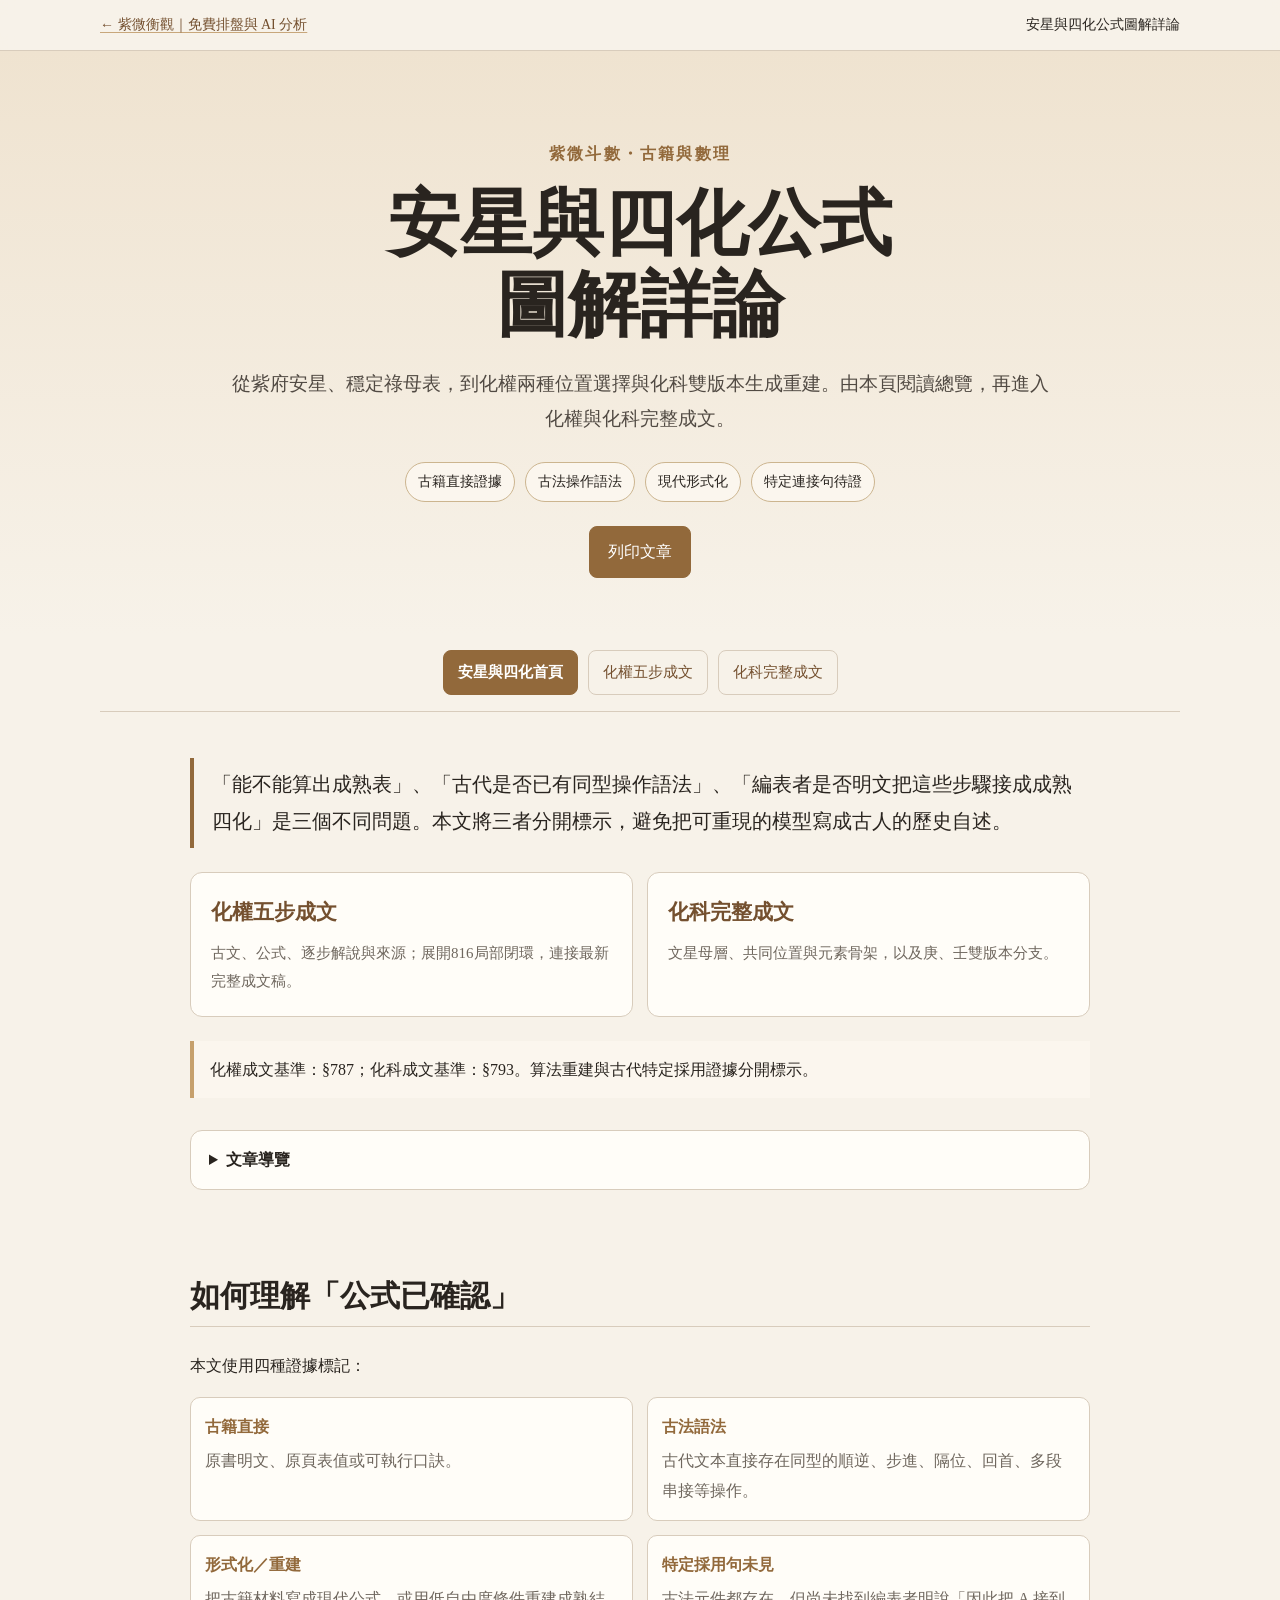
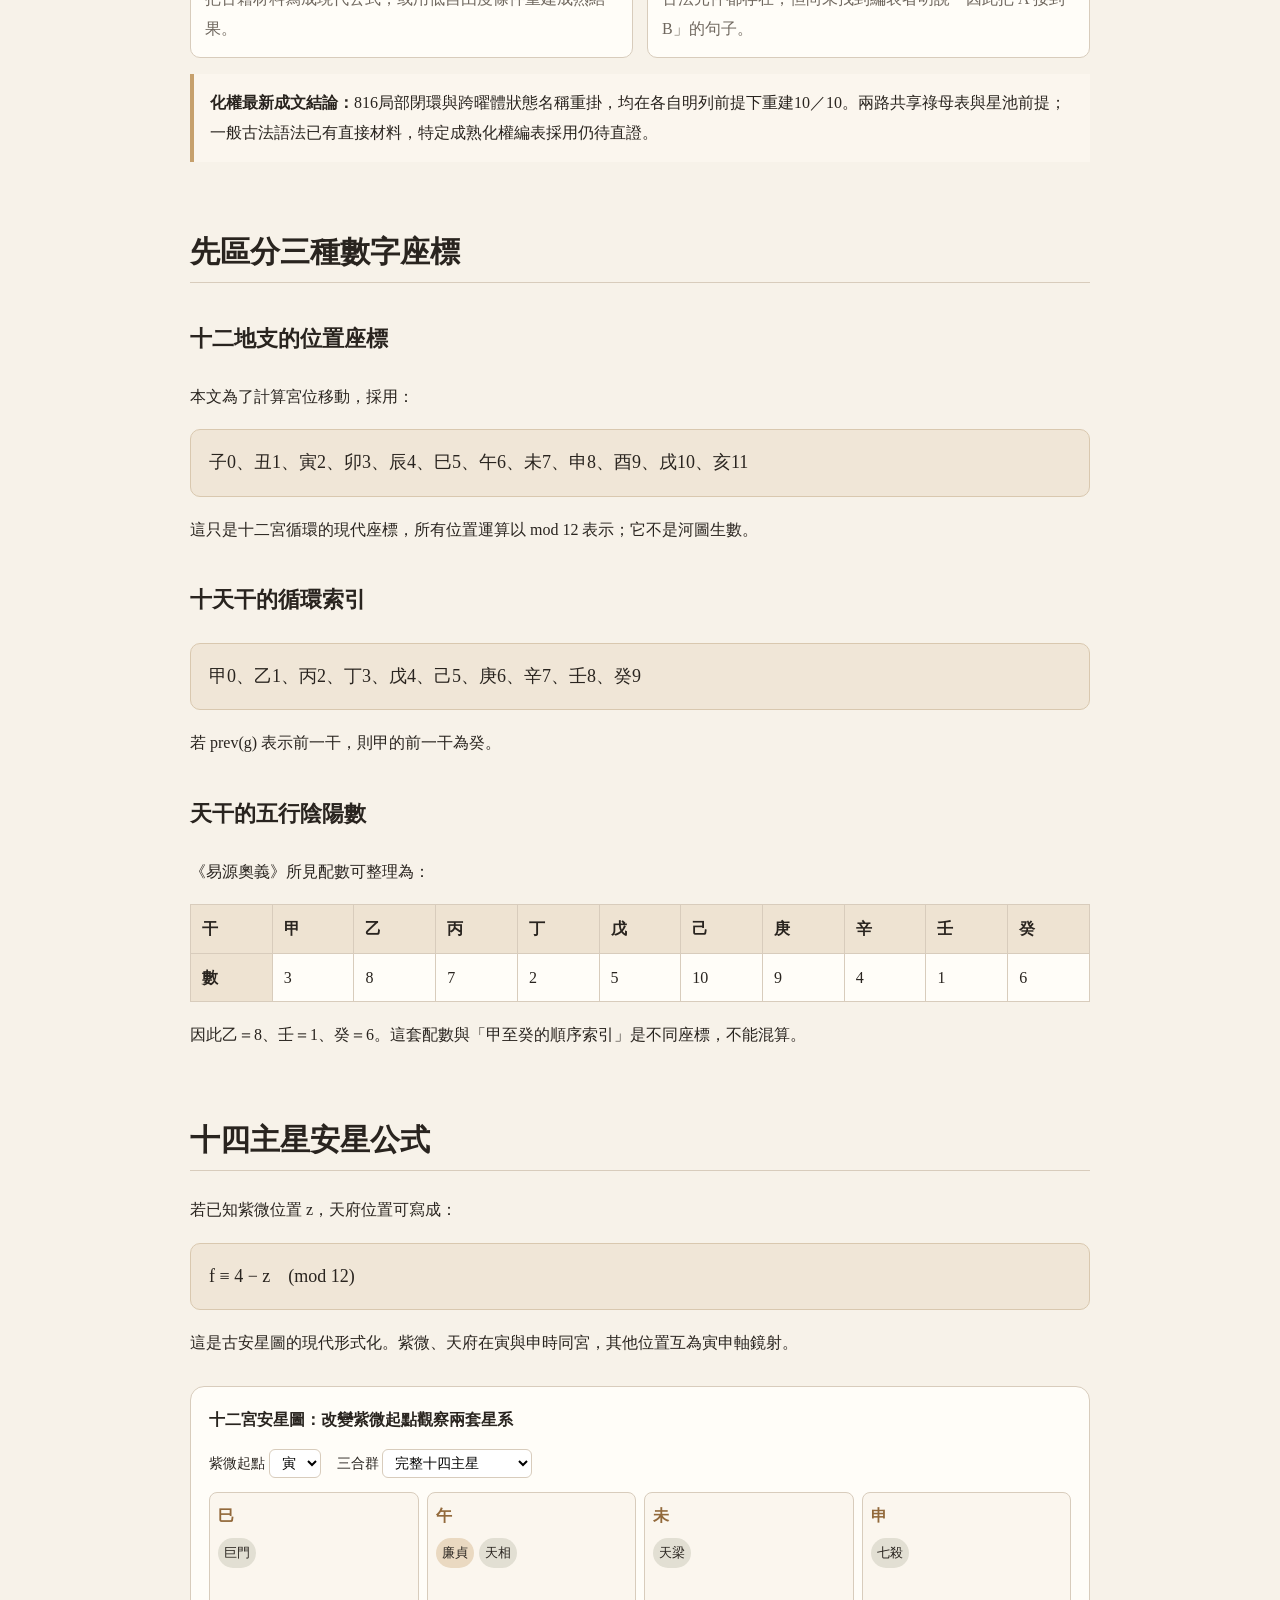
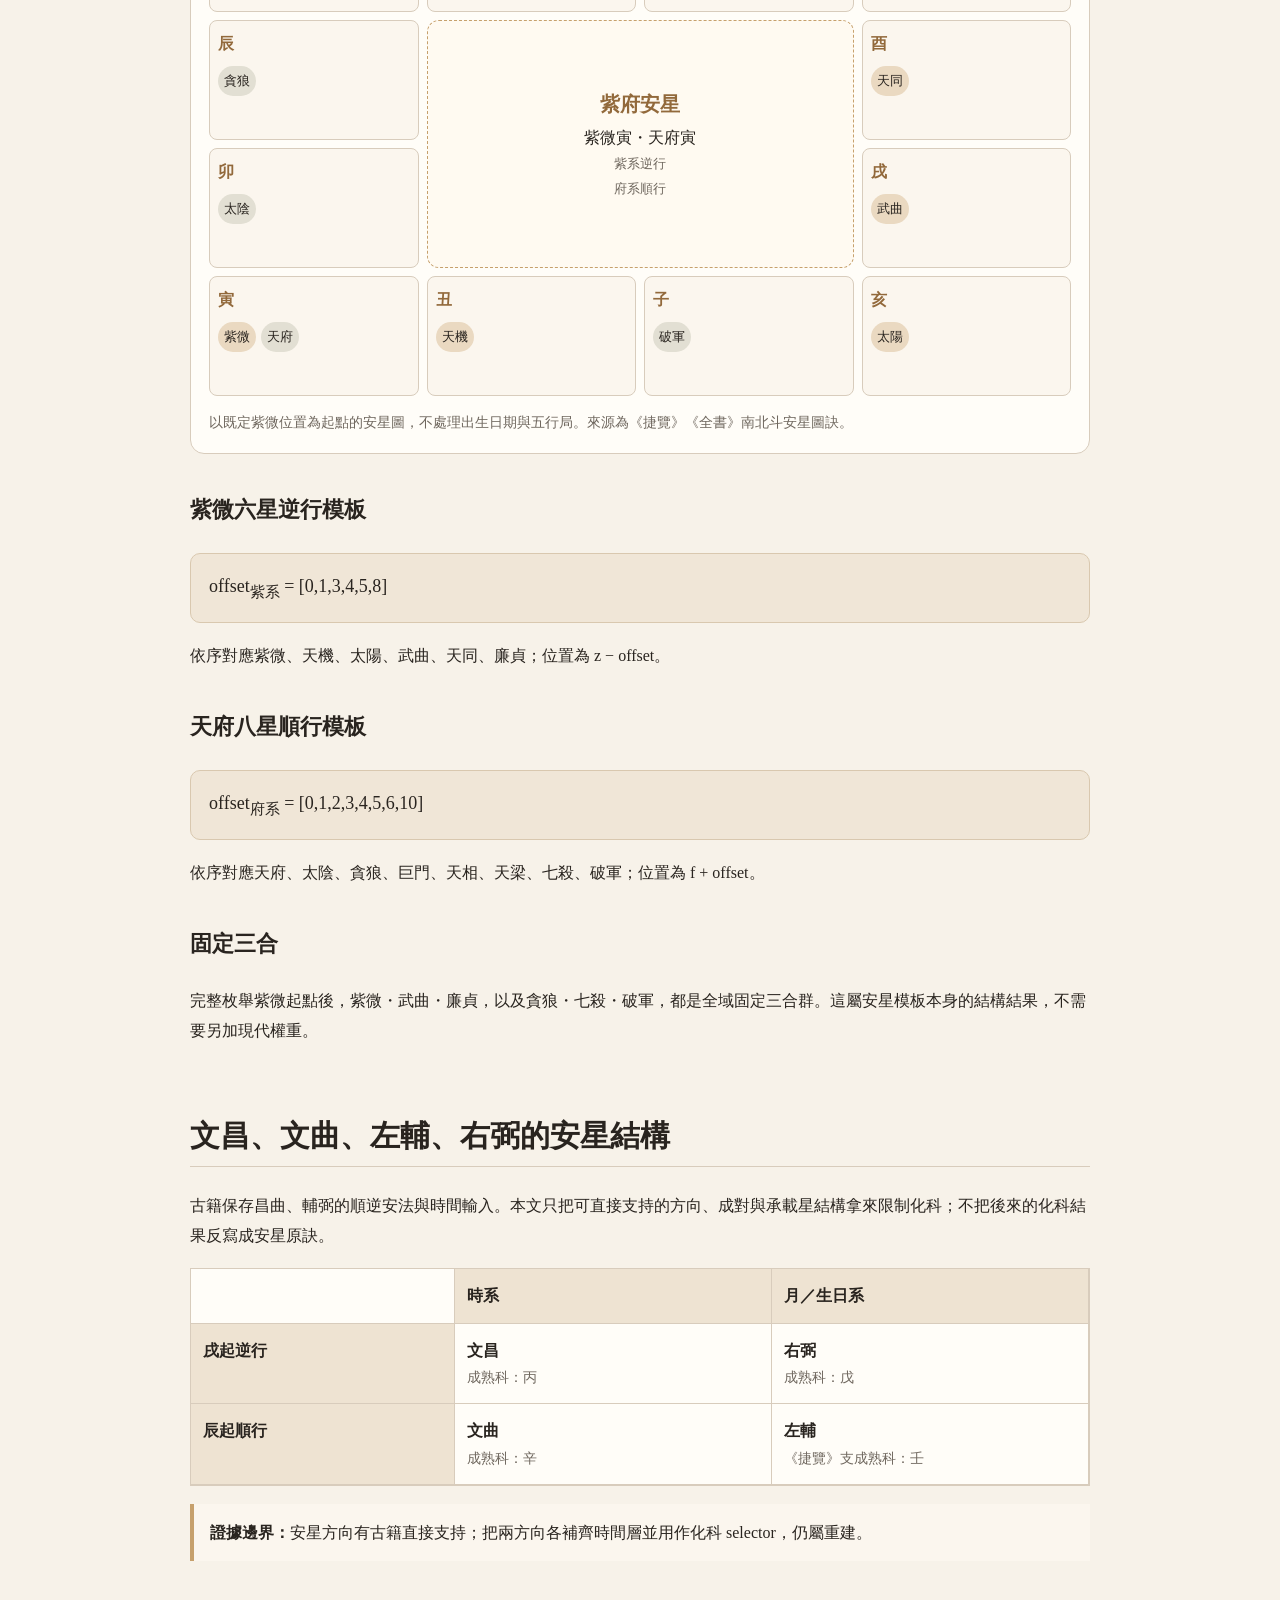
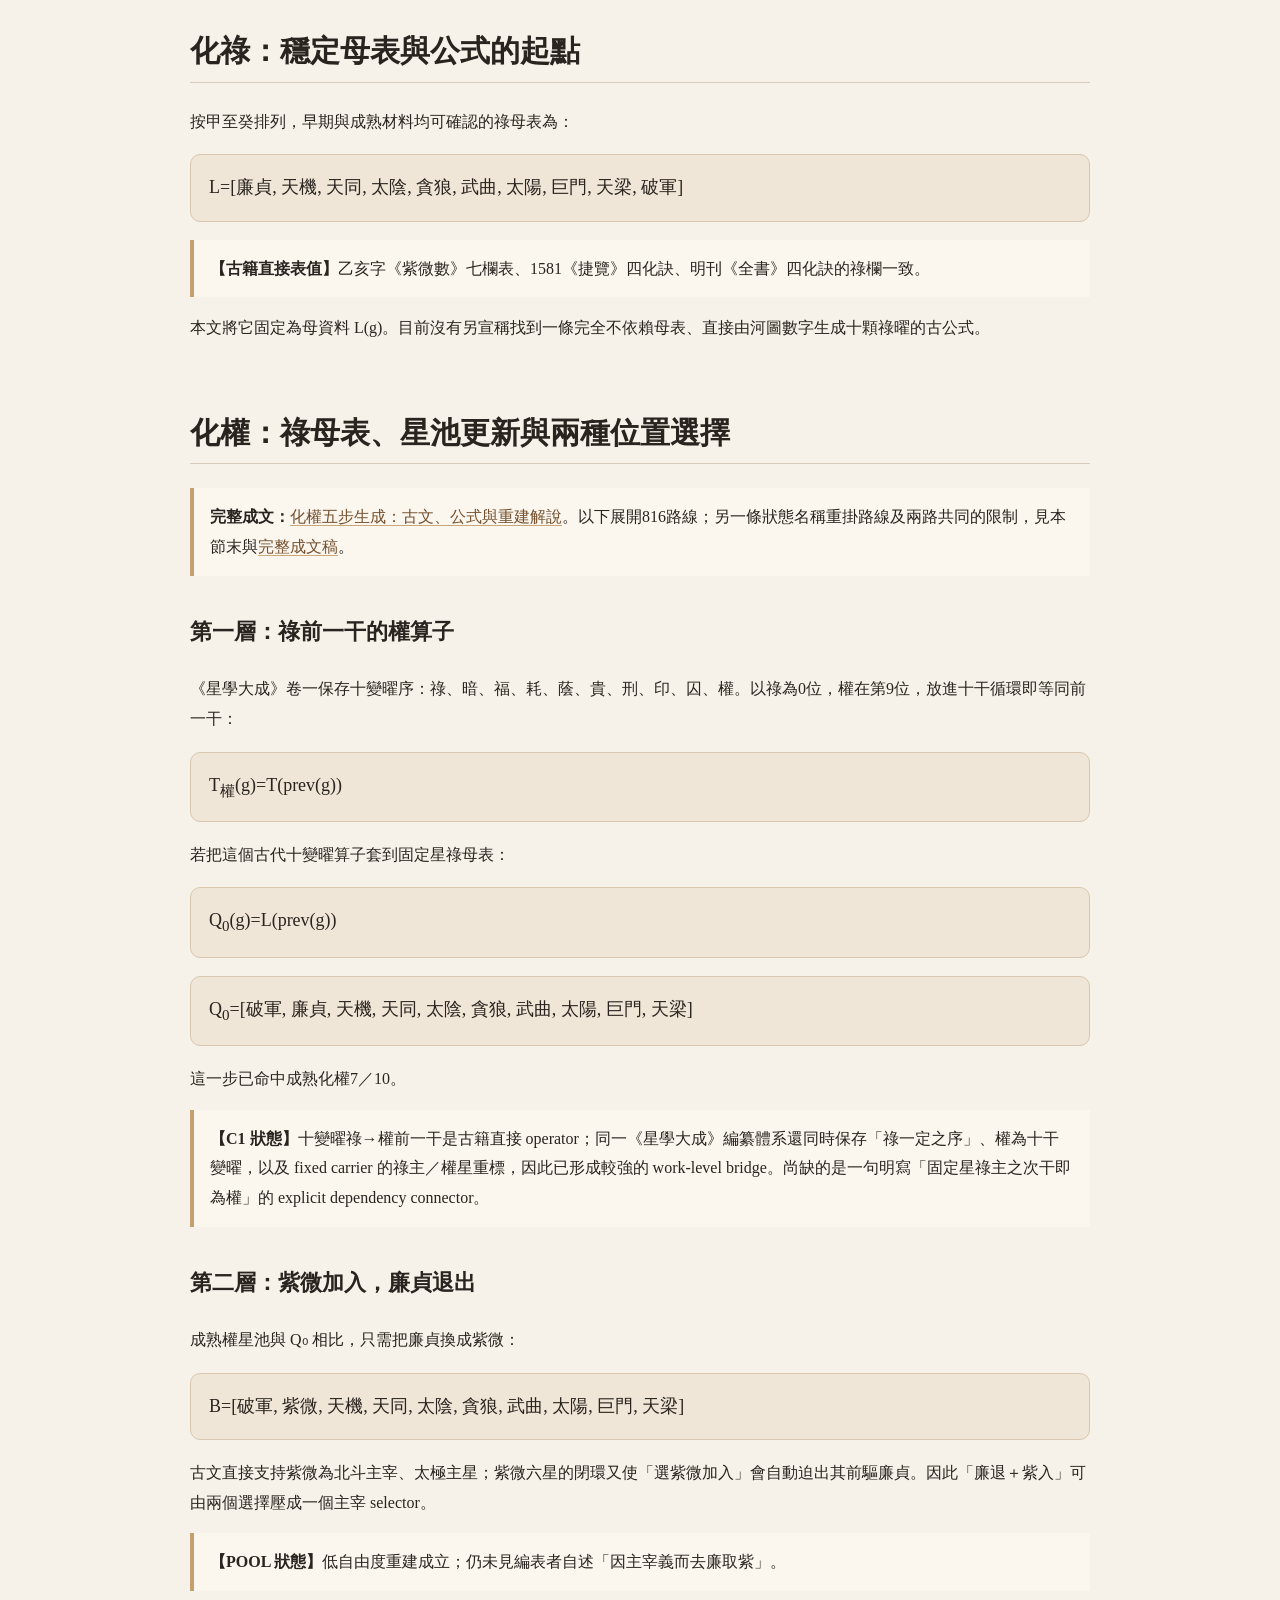
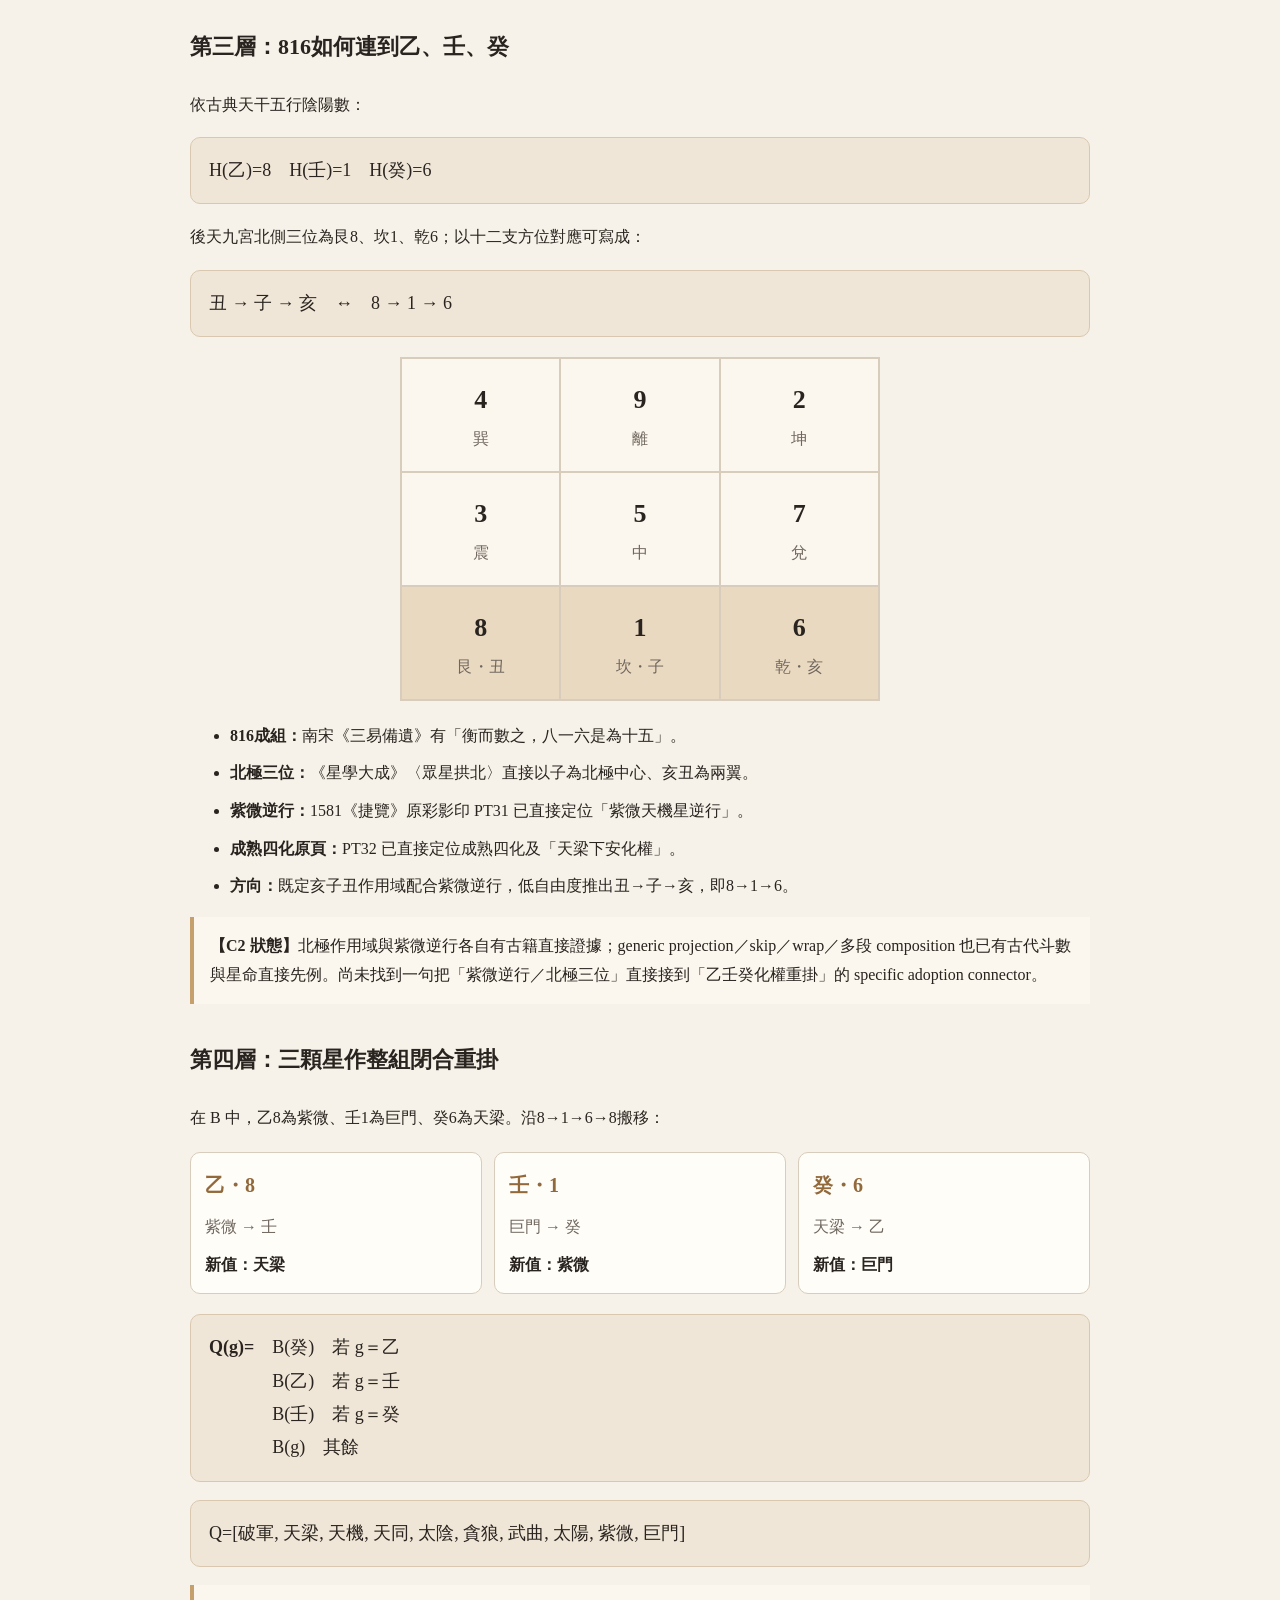
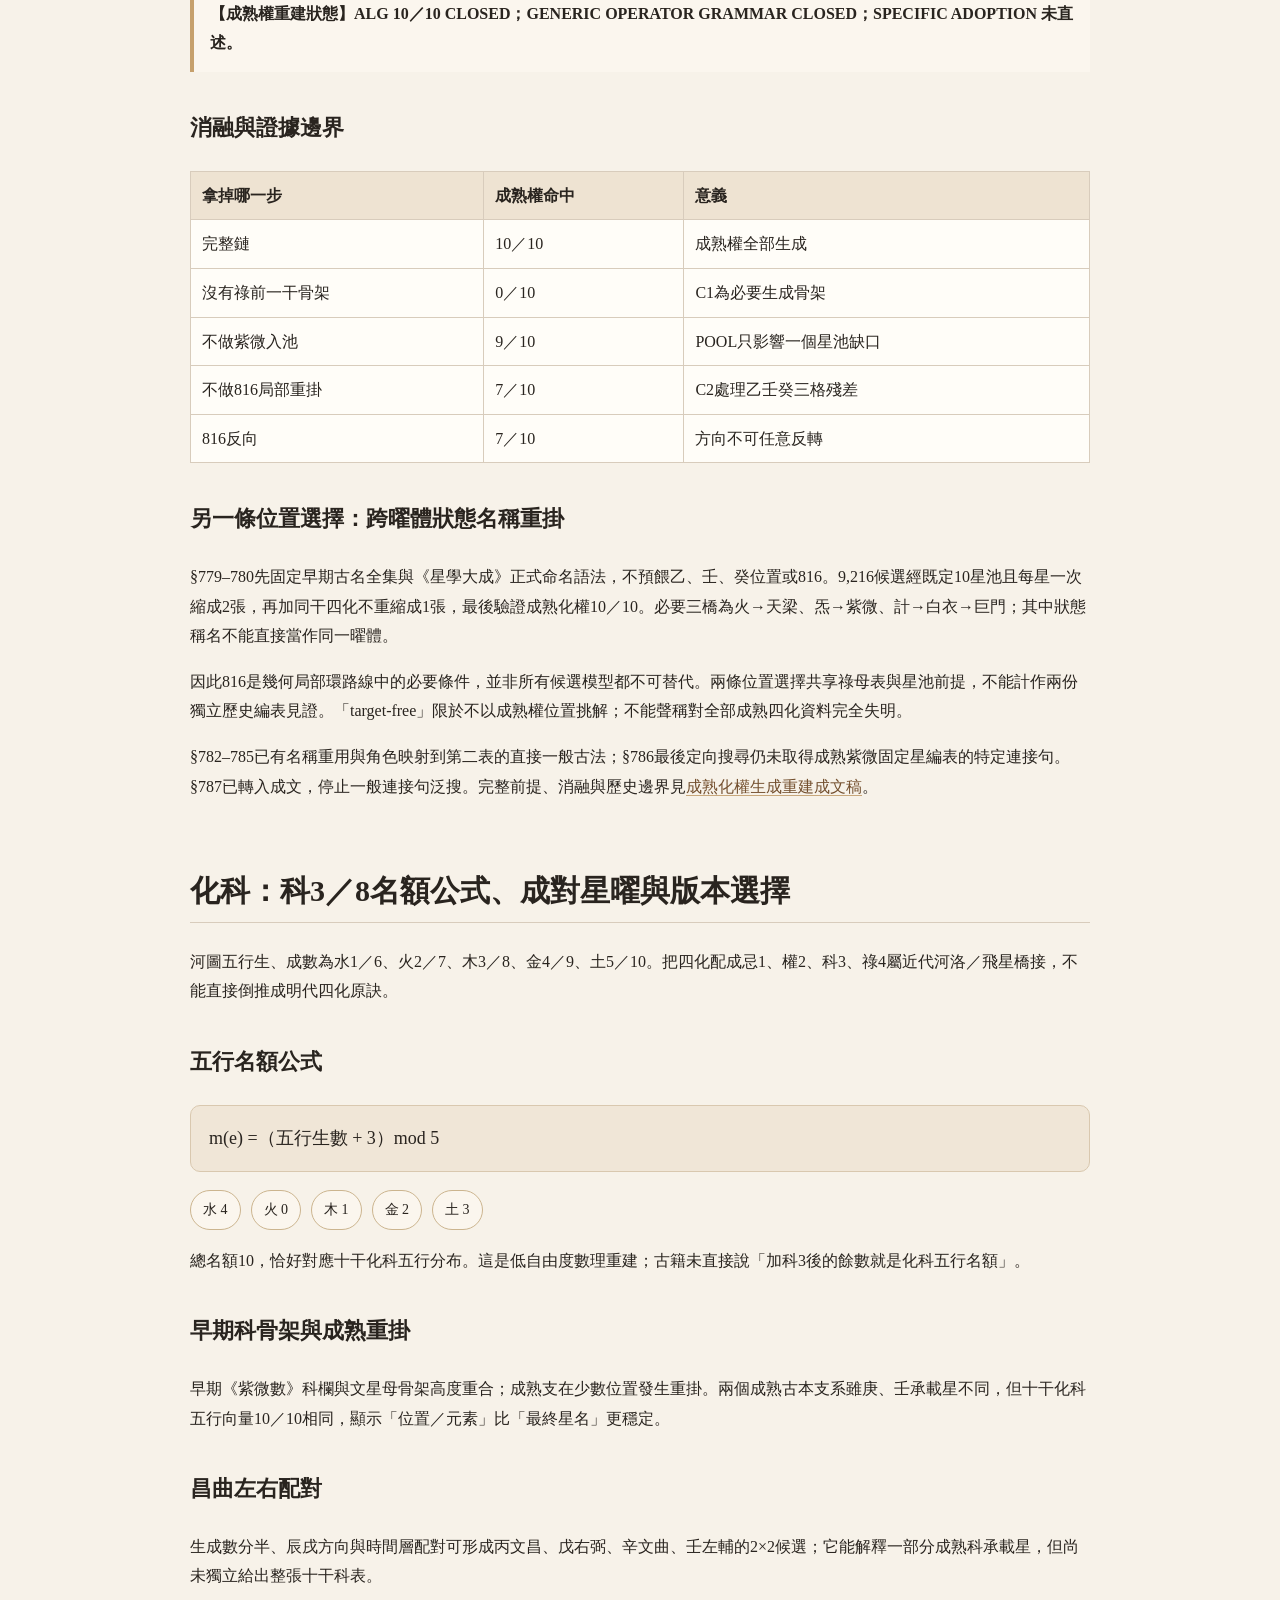
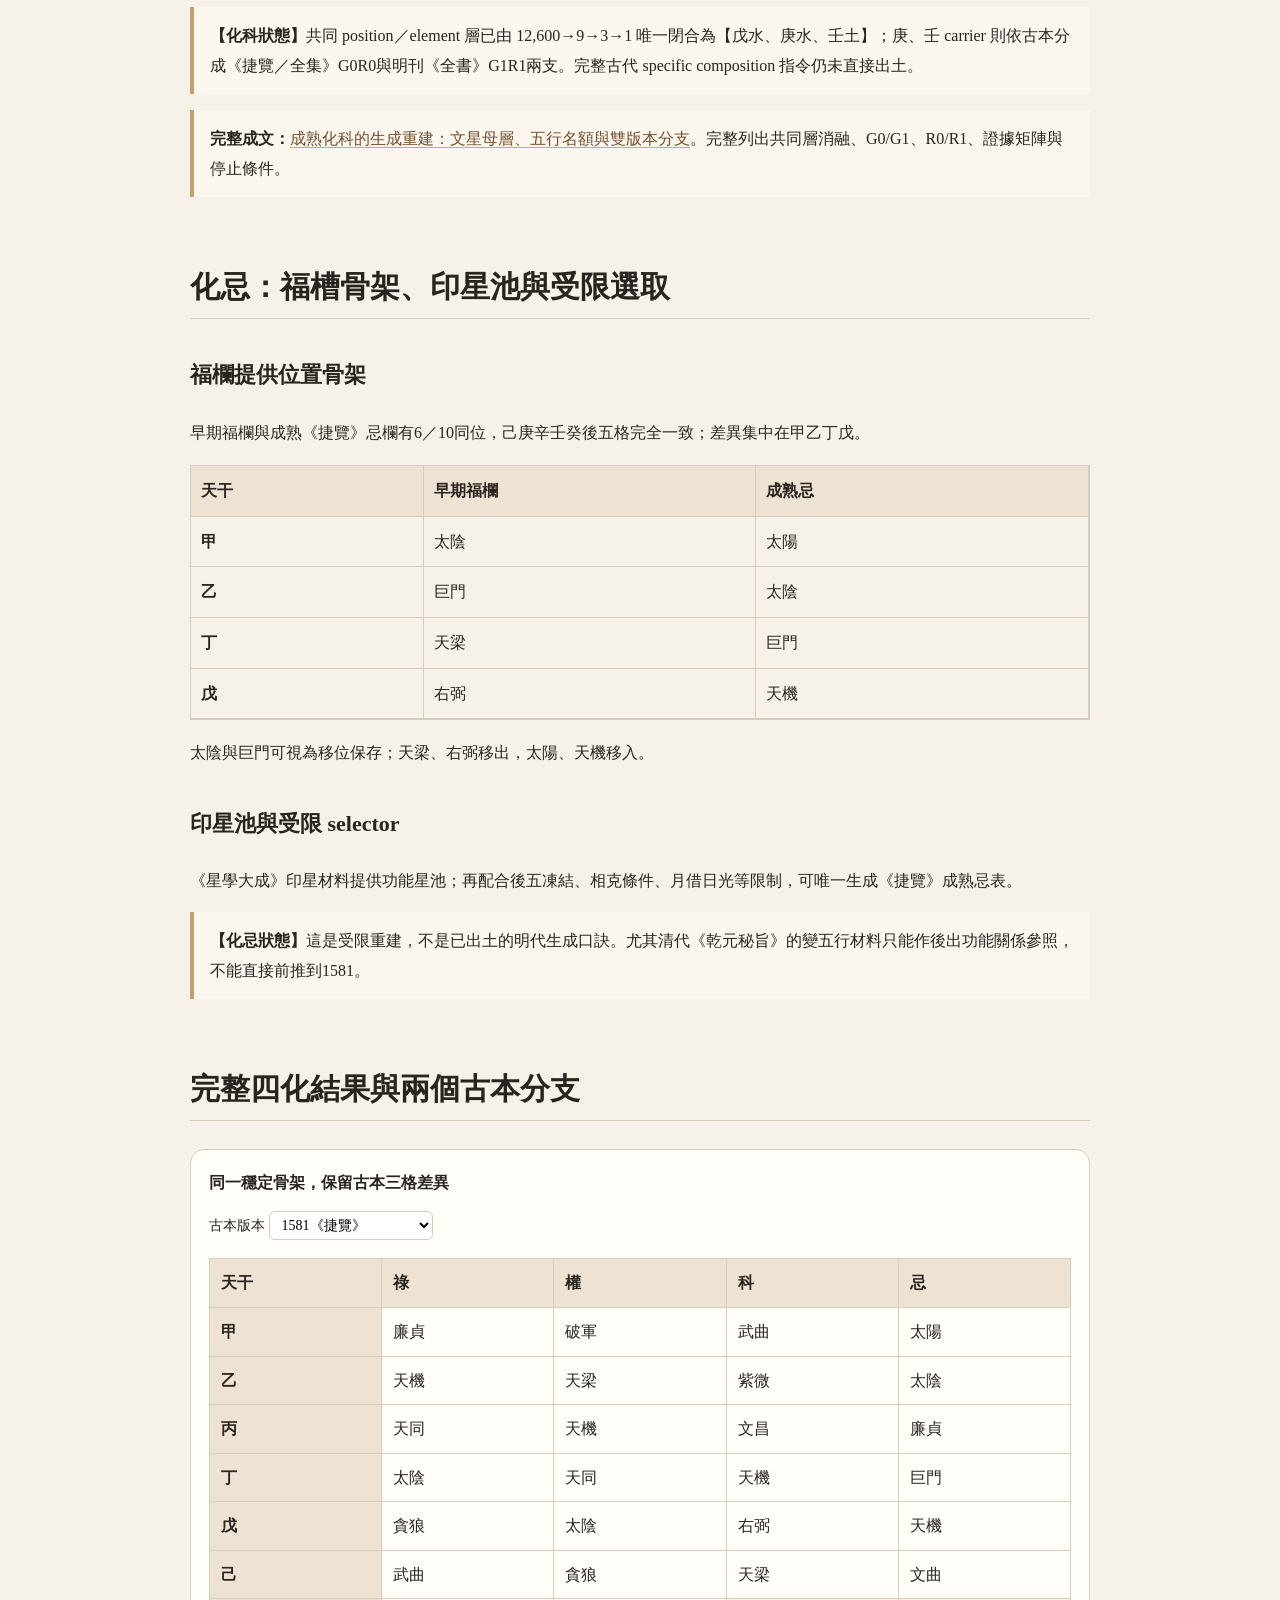
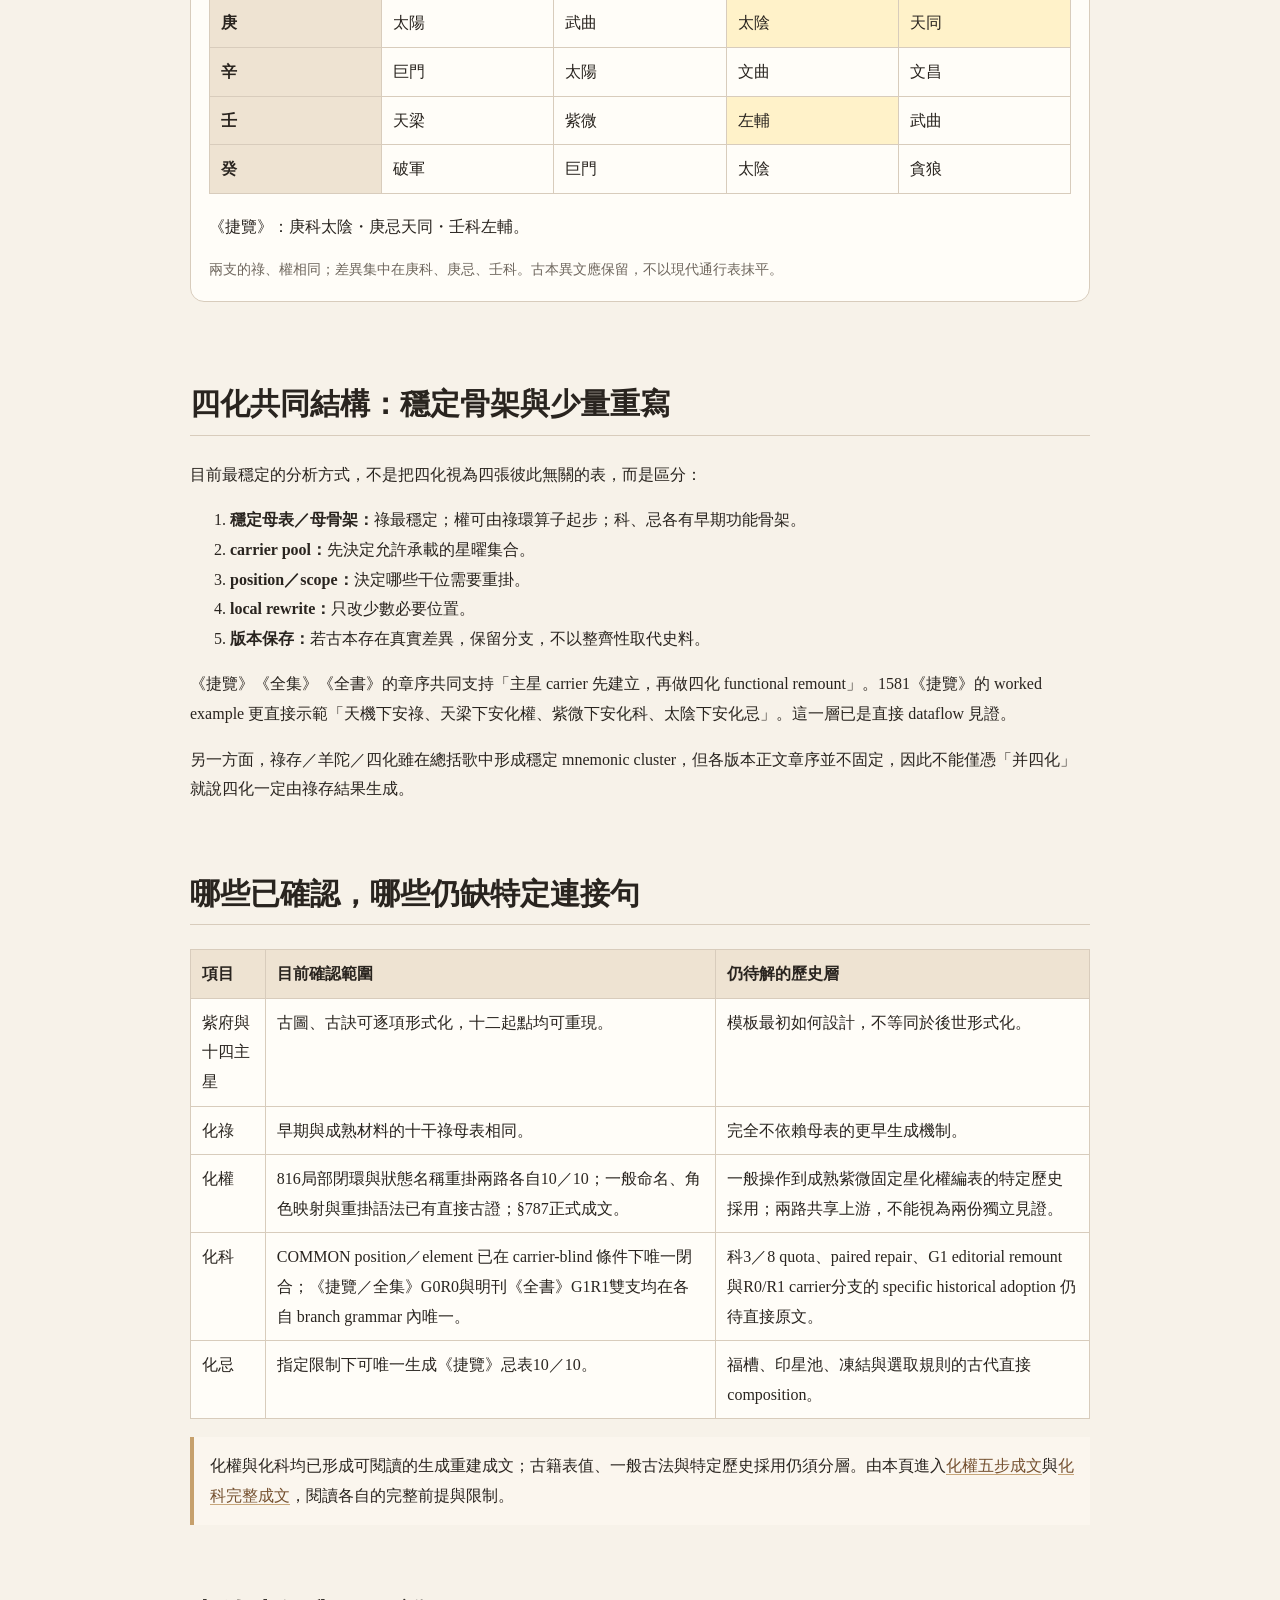
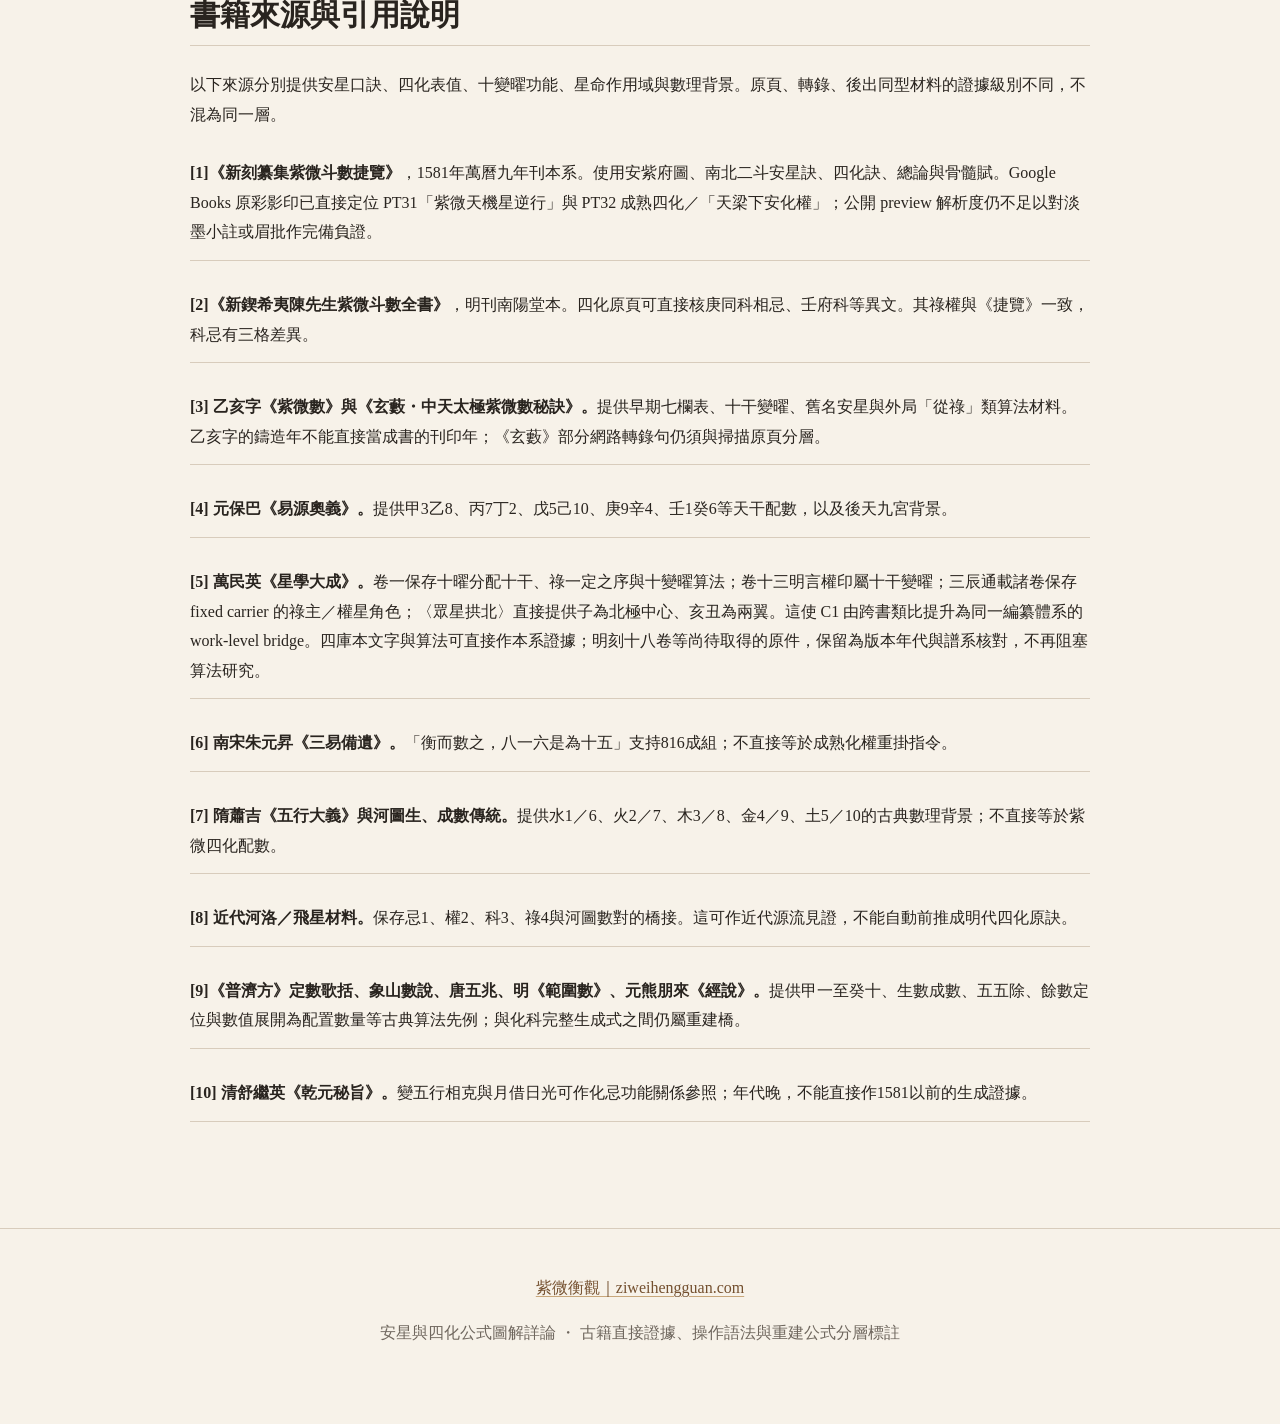
==== commit c3416399: "Publish integrated Anxing and four-Hua website with research through section 794" ====
--- a/website/index.html
+++ b/website/index.html
@@ -5,14 +5,14 @@
 <meta name="viewport" content="width=device-width,initial-scale=1">
 <meta name="description" content="紫微斗數十四主星安星與十干四化公式圖解詳論。區分古籍直接證據、可執行古法語法、現代形式化與尚未出土的特定編表連接句。">
 <title>紫微斗數｜安星與四化公式圖解詳論</title>
-<link rel="stylesheet" href="./assets/anxing-four-hua.css?v=3">
-<link rel="canonical" href="https://ziweihengguan.com/anxing-four-hua.html">
+<link rel="stylesheet" href="./assets/anxing-four-hua.css?v=4">
+<link rel="canonical" href="https://ziweihengguan-coder.github.io/ziweihengguan-research/">
 <link rel="icon" type="image/svg+xml" href="./favicon.svg">
 <meta property="og:type" content="article">
 <meta property="og:site_name" content="紫微衡觀">
 <meta property="og:title" content="安星與四化公式圖解詳論">
 <meta property="og:description" content="十四主星安星與十干四化公式，逐式區分已證古法、重建公式與尚缺的特定編表連接句。">
-<meta property="og:url" content="https://ziweihengguan.com/anxing-four-hua.html">
+<meta property="og:url" content="https://ziweihengguan-coder.github.io/ziweihengguan-research/">
 </head>
 <body>
 <nav class="article-nav" aria-label="網站導覽">
@@ -23,7 +23,7 @@
 <header class="hero">
 <p class="eyebrow">紫微斗數・古籍與數理</p>
 <h1>安星與四化公式<br>圖解詳論</h1>
-<p class="subtitle">從紫府安星、穩定祿母表，到化權816閉環與科忌受限重建。公式、古法語法與歷史作者採用證據分層說明。</p>
+<p class="subtitle">從紫府安星、穩定祿母表，到化權兩種位置選擇與化科雙版本生成重建。由本頁閱讀總覽，再進入化權與化科完整成文。</p>
 <div class="hero-tags">
 <span>古籍直接證據</span>
 <span>古法操作語法</span>
@@ -33,9 +33,21 @@
 <button class="print-action" id="print" type="button">列印文章</button>
 </header>
 
+<nav class="series-nav" aria-label="研究文章導覽">
+<a href="./index.html" aria-current="page">安星與四化首頁</a>
+<a href="./quan-five-steps.html">化權五步成文</a>
+<a href="./mature-hua-ke.html">化科完整成文</a>
+</nav>
+
 <main>
 <article>
 <p class="lede">「能不能算出成熟表」、「古代是否已有同型操作語法」、「編表者是否明文把這些步驟接成成熟四化」是三個不同問題。本文將三者分開標示，避免把可重現的模型寫成古人的歷史自述。</p>
+
+<div class="reading-links" aria-label="完整成文入口">
+<a href="./quan-five-steps.html"><strong>化權五步成文</strong><span>古文、公式、逐步解說與來源；展開816局部閉環，連接最新完整成文稿。</span></a>
+<a href="./mature-hua-ke.html"><strong>化科完整成文</strong><span>文星母層、共同位置與元素骨架，以及庚、壬雙版本分支。</span></a>
+</div>
+<p class="formula-note">化權成文基準：§787；化科成文基準：§793。算法重建與古代特定採用證據分開標示。</p>
 
 <details class="contents">
 <summary>文章導覽</summary>
@@ -64,7 +76,7 @@
 <div><b>形式化／重建</b><span>把古籍材料寫成現代公式，或用低自由度條件重建成熟結果。</span></div>
 <div><b>特定採用句未見</b><span>古法元件都存在，但尚未找到編表者明說「因此把 A 接到 B」的句子。</span></div>
 </div>
-<p class="callout"><strong>化權目前屬於：</strong>算法10／10閉合；generic operator grammar 已閉合；primitive provenance 近閉合；尚缺 C1、C2 兩條 specific composition adoption 句。</p>
+<p class="callout"><strong>化權最新成文結論：</strong>816局部閉環與跨曜體狀態名稱重掛，均在各自明列前提下重建10／10。兩路共享祿母表與星池前提；一般古法語法已有直接材料，特定成熟化權編表採用仍待直證。</p>
 </section>
 
 <section id="chapter-2">
@@ -169,7 +181,8 @@
 </section>
 
 <section id="chapter-6">
-<h2>化權：祿前一干、主星重掛與北極三位閉環</h2>
+<h2>化權：祿母表、星池更新與兩種位置選擇</h2>
+<p class="callout"><strong>完整成文：</strong><a href="./quan-five-steps.html">化權五步生成：古文、公式與重建解說</a>。以下展開816路線；另一條狀態名稱重掛路線及兩路共同的限制，見本節末與<a href="https://github.com/ziweihengguan-coder/ziweihengguan-research/blob/main/research/飛星四化_成熟化權生成重建_研究成文稿_20261006.md">完整成文稿</a>。</p>
 
 <h3>第一層：祿前一干的權算子</h3>
 <p>《星學大成》卷一保存十變曜序：祿、暗、福、耗、蔭、貴、刑、印、囚、權。以祿為0位，權在第9位，放進十干循環即等同前一干：</p>
@@ -229,7 +242,10 @@
 <tr><td>不做816局部重掛</td><td>7／10</td><td>C2處理乙壬癸三格殘差</td></tr>
 <tr><td>816反向</td><td>7／10</td><td>方向不可任意反轉</td></tr>
 </tbody></table></div>
-<p>程序是在已知成熟表背景下完成，所以不稱盲測；但生成階段並非直接讀成熟權表反選每一格。最精確的歷史表述是：<strong>算法閉合、primitive provenance 與 generic grammar 近閉合，C1/C2 specific composition provenance 尚缺作者採用句。</strong></p>
+<h3>另一條位置選擇：跨曜體狀態名稱重掛</h3>
+<p>§779–780先固定早期古名全集與《星學大成》正式命名語法，不預餵乙、壬、癸位置或816。9,216候選經既定10星池且每星一次縮成2張，再加同干四化不重縮成1張，最後驗證成熟化權10／10。必要三橋為火→天梁、炁→紫微、計→白衣→巨門；其中狀態稱名不能直接當作同一曜體。</p>
+<p>因此816是幾何局部環路線中的必要條件，並非所有候選模型都不可替代。兩條位置選擇共享祿母表與星池前提，不能計作兩份獨立歷史編表見證。「target-free」限於不以成熟權位置挑解；不能聲稱對全部成熟四化資料完全失明。</p>
+<p>§782–785已有名稱重用與角色映射到第二表的直接一般古法；§786最後定向搜尋仍未取得成熟紫微固定星編表的特定連接句。§787已轉入成文，停止一般連接句泛搜。完整前提、消融與歷史邊界見<a href="https://github.com/ziweihengguan-coder/ziweihengguan-research/blob/main/research/飛星四化_成熟化權生成重建_研究成文稿_20261006.md">成熟化權生成重建成文稿</a>。</p>
 </section>
 
 <section id="chapter-7">
@@ -315,13 +331,13 @@
 <tbody>
 <tr><td>紫府與十四主星</td><td>古圖、古訣可逐項形式化，十二起點均可重現。</td><td>模板最初如何設計，不等同於後世形式化。</td></tr>
 <tr><td>化祿</td><td>早期與成熟材料的十干祿母表相同。</td><td>完全不依賴母表的更早生成機制。</td></tr>
-<tr><td>化權</td><td>算法10／10；generic operator grammar closed；1581原彩頁直接定位紫微逆行與成熟四化；work-level C1 bridge已成立。</td><td>C1 fixed Lu row→ten-bian Quan 的 explicit dependency；C2 北極三位／紫微逆行→乙壬癸權欄重掛的 explicit dependency。</td></tr>
+<tr><td>化權</td><td>816局部閉環與狀態名稱重掛兩路各自10／10；一般命名、角色映射與重掛語法已有直接古證；§787正式成文。</td><td>一般操作到成熟紫微固定星化權編表的特定歷史採用；兩路共享上游，不能視為兩份獨立見證。</td></tr>
 <tr><td>化科</td><td>COMMON position／element 已在 carrier-blind 條件下唯一閉合；《捷覽／全集》G0R0與明刊《全書》G1R1雙支均在各自 branch grammar 內唯一。</td><td>科3／8 quota、paired repair、G1 editorial remount與R0/R1 carrier分支的 specific historical adoption 仍待直接原文。</td></tr>
 <tr><td>化忌</td><td>指定限制下可唯一生成《捷覽》忌表10／10。</td><td>福槽、印星池、凍結與選取規則的古代直接 composition。</td></tr>
 </tbody>
 </table>
 </div>
-<p class="callout">因此，現在不宜再籠統寫「化權公式沒有古文證明」。較準確的說法是：<strong>算法已閉合，古法 primitive 與 generic grammar 近閉合；未出土的是 C1／C2 specific composition adoption 句。</strong></p>
+<p class="callout">化權與化科均已形成可閱讀的生成重建成文；古籍表值、一般古法與特定歷史採用仍須分層。由本頁進入<a href="./quan-five-steps.html">化權五步成文</a>與<a href="./mature-hua-ke.html">化科完整成文</a>，閱讀各自的完整前提與限制。</p>
 </section>
 
 <section id="chapter-12">
@@ -337,7 +353,7 @@
 
 <p><strong>[4] 元保巴《易源奧義》。</strong>提供甲3乙8、丙7丁2、戊5己10、庚9辛4、壬1癸6等天干配數，以及後天九宮背景。</p>
 
-<p><strong>[5] 萬民英《星學大成》。</strong>卷一保存十曜分配十干、祿一定之序與十變曜算法；卷十三明言權印屬十干變曜；三辰通載諸卷保存 fixed carrier 的祿主／權星角色；〈眾星拱北〉直接提供子為北極中心、亥丑為兩翼。這使 C1 由跨書類比提升為同一編纂體系的 work-level bridge。另已定位2012八卦齋十八卷明刻影印本，原卷11–12為目前決勝原件取得目標；未見刊記／藏印前，不直接等同尊經閣隆慶本。</p>
+<p><strong>[5] 萬民英《星學大成》。</strong>卷一保存十曜分配十干、祿一定之序與十變曜算法；卷十三明言權印屬十干變曜；三辰通載諸卷保存 fixed carrier 的祿主／權星角色；〈眾星拱北〉直接提供子為北極中心、亥丑為兩翼。這使 C1 由跨書類比提升為同一編纂體系的 work-level bridge。四庫本文字與算法可直接作本系證據；明刻十八卷等尚待取得的原件，保留為版本年代與譜系核對，不再阻塞算法研究。</p>
 
 <p><strong>[6] 南宋朱元昇《三易備遺》。</strong>「衡而數之，八一六是為十五」支持816成組；不直接等於成熟化權重掛指令。</p>
 
--- a/website/assets/anxing-four-hua.css
+++ b/website/assets/anxing-four-hua.css
@@ -1,15 +1,99 @@
-
-:root{color-scheme:light;--paper:#fbf8f1;--ink:#302b28;--muted:#736a60;--gold:#92693b;--rule:#e4d9ca;--zi:#735380;--fu:#3f7974;--font:system-ui,-apple-system,'Noto Sans TC','Microsoft JhengHei',sans-serif}
-*{box-sizing:border-box}html{scroll-behavior:smooth;scroll-padding-top:28px}body{margin:0;background:var(--paper);color:var(--ink);font-family:var(--font);font-size:17px;line-height:1.9}a{color:var(--gold);text-decoration-thickness:1px;text-underline-offset:4px}a:hover{color:#543815}strong{font-weight:650}header{position:relative;overflow:hidden;background:#263b38;color:#f8f2e7;padding:68px max(28px,calc((100vw - 960px)/2));border-bottom:5px solid #bc9a66}.eyebrow{font-size:13px;letter-spacing:.3em;color:#d4bf98;margin:0 0 15px}h1{font-family:'Noto Serif TC','Songti TC',serif;font-size:clamp(32px,5vw,52px);line-height:1.35;letter-spacing:.06em;margin:0 0 16px;max-width:850px}.subtitle{font-size:18px;color:#d4ddd4;max-width:780px;margin:0}.hero-tags{display:flex;flex-wrap:wrap;gap:10px;margin-top:25px}.hero-tags span{font-size:13px;padding:3px 12px;border:1px solid #648076;border-radius:4px}main{max-width:960px;margin:auto;padding:32px 28px 80px}.lede{font-size:20px;border-left:3px solid var(--gold);padding-left:20px;margin:15px 0 32px}.contents{margin:20px 0 50px;padding:20px 0;border-block:1px solid var(--rule)}.contents summary{font-weight:650;cursor:pointer;min-height:40px}.toc{display:grid;grid-template-columns:1fr 1fr;gap:7px 24px;margin-top:14px}.toc a{font-size:15px;text-decoration:none}article h2{font-family:'Noto Serif TC','Songti TC',serif;font-size:29px;line-height:1.45;margin:68px 0 25px;padding-top:20px;border-top:1px solid var(--rule);letter-spacing:.03em}article h3{font-size:21px;margin:36px 0 16px;color:#4d6056;line-height:1.5}p{margin:16px 0}li{margin:9px 0}blockquote{margin:25px 0;padding:18px 24px;border-left:3px solid #b19269;background:#f0e9dc;font-family:'Noto Serif TC','Songti TC',serif;font-size:20px;line-height:1.8}blockquote p{margin:0}.formula{margin:24px 0 10px;padding:20px 22px;background:#f2eee5;border-left:3px solid #aa8961;font-family:'Cambria Math','STIX Two Math',var(--font);font-size:19px;line-height:2;overflow-wrap:anywhere;word-break:normal}.math-inline{font-family:'Cambria Math',var(--font);font-size:1.04em}.formula-note{font-size:14px;color:#705b3b;line-height:1.8}.cite{font-size:12px;margin-inline:2px;text-decoration:none;vertical-align:super}.case-formula{display:flex;align-items:center;gap:15px}.case-formula>span{border-left:2px solid #9a866b;padding-left:18px;display:grid}.table-wrap{overflow-x:auto;max-width:100%;margin:20px 0 25px}table{width:100%;border-collapse:collapse;font-size:15px;line-height:1.8}th{color:#615442;background:#f0e9db;font-weight:650;text-align:left}th,td{padding:10px 12px;border-bottom:1px solid var(--rule);vertical-align:top}tbody tr:nth-child(even){background:#f7f2e9}thead th{white-space:nowrap}figure{margin:28px 0 34px;padding:25px 25px 19px;border:1px solid var(--rule);background:#fffdf8;border-radius:8px;break-inside:avoid}.figure-title{font-size:18px;font-weight:650;line-height:1.5;margin-bottom:20px}figcaption{font-size:13px;color:var(--muted);line-height:1.8;border-top:1px solid var(--rule);padding-top:14px;margin-top:19px}svg{display:block;width:100%;max-width:570px;height:auto;margin:auto;color:var(--ink)}svg text{fill:var(--ink);font-family:var(--font)}.controls{display:flex;flex-wrap:wrap;gap:16px 24px;margin:12px 0 24px;font-size:15px}.controls label{display:flex;align-items:center;gap:9px;flex-wrap:wrap}select{font-family:inherit;font-size:16px;min-height:44px;padding:6px 9px;background:white;color:var(--ink);border:1px solid #b9ad9a;border-radius:4px;max-width:100%}.palaces{display:grid;grid-template-columns:repeat(4,1fr);grid-template-rows:repeat(4,minmax(115px,auto));gap:5px;max-width:650px;margin:auto}.palace{background:#f5efe3;border:1px solid #e0d2be;padding:9px 11px;min-width:0}.branch{font-weight:650;font-size:16px;color:#8a714c}.stars{display:flex;flex-direction:column;gap:2px;margin-top:5px;font-size:16px;line-height:1.55}.star.zi{color:var(--zi)}.star.fu{color:var(--fu)}.star.dim{opacity:.33}.star.highlight{font-weight:750;text-decoration:underline;text-underline-offset:4px}.chart-center{grid-column:2/4;grid-row:2/4;display:flex;flex-direction:column;align-items:center;justify-content:center;text-align:center;gap:10px;padding:15px;background:#edf1e8}.seal{font-family:serif;font-size:26px;color:#4e5d45;letter-spacing:.15em}.chart-center small{font-size:13px;color:#66735b}.legend{display:flex;justify-content:center;gap:22px;font-size:14px;margin-top:17px}.swatch{display:inline-block;width:9px;height:9px;border-radius:50%;margin-right:6px}.swatch.zi{background:var(--zi)}.swatch.fu{background:var(--fu)}.luoshu{max-width:370px;margin:auto}.orientation{text-align:center;font-size:13px;color:var(--muted);margin:10px 0}.nine-grid{display:grid;grid-template-columns:repeat(3,1fr);gap:7px}.nine-grid>div{background:#eee9de;display:flex;flex-direction:column;align-items:center;padding:14px 4px}.nine-grid b{font-family:serif;font-size:32px;line-height:1.4}.nine-grid span{font-size:14px}.nine-grid .north{background:#e9d6b1;border-bottom:3px solid #a3804b}.quota-bars{max-width:530px;margin:15px auto}.quota-row{display:flex;gap:14px;align-items:center;margin:14px 0}.quota-row b{width:25px}.quota-row strong{width:22px;text-align:right}.units{display:grid;grid-template-columns:repeat(4,1fr);gap:7px;flex:1}.unit{height:29px;background:#eeeae1;border-radius:3px}.unit.filled{background:var(--element)}.figure-equation{text-align:center;margin-top:24px;font-size:19px}.caption-tags{display:flex;flex-wrap:wrap;gap:12px;justify-content:center;font-size:12px;color:var(--muted);margin-top:15px}.pair-matrix{display:grid;grid-template-columns:1fr 1.2fr 1.2fr;gap:5px;text-align:center}.pair-matrix>div{padding:16px 8px;background:#eff0e8;display:flex;flex-direction:column;justify-content:center}.pair-matrix>div:first-child{background:transparent}.pair-matrix b{font-size:21px;font-family:serif}.pair-matrix span{font-size:13px}.pair-matrix .pair-head{background:#e9e1d3;font-size:14px}.rewrite-grid{display:grid;grid-template-columns:.65fr 1fr 1fr;gap:1px;background:var(--rule)}.rewrite-grid>*{background:#fffdf8;text-align:center;padding:9px}.rewrite-head{font-size:14px;color:var(--muted)}.new-star{background:#f0e2c8!important;font-weight:650}.rewrite-summary{display:grid;grid-template-columns:1fr 1fr;gap:20px;font-size:15px;margin-top:14px}.rewrite-summary b{display:block;color:#75613e}.changed{background:#efe0bc;font-weight:650}.sources p{font-size:14px}footer{border-top:1px solid var(--rule);color:var(--muted);font-size:13px;text-align:center;padding:25px}.print-action{font-family:inherit;font-size:14px;background:transparent;color:#ead9ba;border:1px solid #799186;border-radius:4px;padding:7px 12px;margin-top:20px;cursor:pointer;min-height:40px}button:focus-visible,select:focus-visible,a:focus-visible{outline:3px solid #6f9187;outline-offset:4px}
-@media(max-width:600px){body{font-size:16px;line-height:1.85}header{padding:39px 20px}main{padding:20px 18px 50px}.lede{font-size:18px}.toc{grid-template-columns:1fr}article h2{font-size:25px;margin-top:48px}article h3{font-size:20px}figure{padding:18px 13px}.figure-title{font-size:17px}.formula{font-size:16px;padding:16px 13px}.palaces{grid-template-rows:repeat(4,minmax(94px,auto));gap:3px}.palace{padding:6px}.stars{font-size:13px}.branch{font-size:14px}.seal{font-size:20px}.chart-center{padding:8px;font-size:13px}.chart-center small{font-size:12px}.pair-matrix>div{padding:12px 4px}.pair-matrix b{font-size:19px}.pair-matrix span,.pair-matrix .pair-head{font-size:12px}.rewrite-summary{font-size:14px;gap:12px}th,td{padding:8px;font-size:14px}svg text{font-size:inherit}blockquote{font-size:18px;padding:15px 18px}.case-formula{align-items:flex-start}}
-@media print{header{background:white;color:var(--ink);padding:25px 0;border-bottom:2px solid #9c835c}.eyebrow,.subtitle{color:var(--muted)}main{padding:0;max-width:none}.contents,.controls,.print-action{display:none}body{font-size:11pt;background:white}h1{font-size:27pt}.hero-tags{display:none}article h2{font-size:20pt;margin-top:30px}article h3{font-size:15pt}figure{max-width:100%;page-break-inside:avoid}.formula{font-size:13pt}a{color:inherit}table{font-size:10pt}.table-wrap{overflow:visible}blockquote{font-size:13pt}footer{font-size:10pt}@media(prefers-reduced-motion:reduce){html{scroll-behavior:auto}}
-.mobile-figure{display:none}@media(max-width:600px){.mirror,.cycle{display:none}.mobile-figure{display:block}.mirror-mobile{display:grid;grid-template-columns:1fr 1fr 1fr;align-items:center;gap:8px;text-align:center;font-size:14px}.mirror-mobile>span{padding:15px 4px;background:#f2eadb;border-radius:5px}.mirror-mobile b{font-size:13px}.mobile-figure>p{text-align:center;font-size:14px;color:#75613e}.mobile-cycle>div{display:grid;grid-template-columns:1fr 1fr 25px 1fr;gap:7px;align-items:center;background:#f2eadb;margin:9px 0;padding:15px 10px;font-size:14px;border-radius:5px}}@media print{.mobile-figure{display:none}.mirror,.cycle{display:block}}
-
-#mirror-diagram .mirror{display:block;max-width:440px}#mirror-diagram .mirror-branch{font-size:21px}#mirror-diagram .mirror-equation{font-size:22px}#mirror-diagram .mirror-mod{font-size:16px}.mirror-reading{text-align:center;font-size:15px;color:var(--muted);line-height:1.8}
-.article-style-1{--element:#557b90}
-.article-style-2{--element:#b06453}
-.article-style-3{--element:#668477}
-.article-style-4{--element:#b29458}
-.article-style-5{--element:#9a7e65}
-
-.article-nav{max-width:1120px;margin:0 auto;padding:18px 24px;display:flex;gap:18px;align-items:center;flex-wrap:wrap;font-size:14px;border-bottom:1px solid var(--rule)}.article-nav a{font-weight:600}.article-nav span{color:var(--muted)}.empty-star{color:#928674}@media print{.article-nav{display:none}}
+:root{
+  --paper:#f7f2e9;--paper-2:#fffdf8;--ink:#29241f;--muted:#6f675e;
+  --line:#d8ccbc;--accent:#92693b;--accent-2:#c6a06c;--soft:#eee3d2;
+  --zi:#6e5140;--fu:#846f53;--warn:#fff2c9;
+}
+*{box-sizing:border-box}
+html{scroll-behavior:smooth}
+body{margin:0;background:var(--paper);color:var(--ink);font-family:"Noto Serif TC","Source Han Serif TC","PingFang TC","Microsoft JhengHei",serif;line-height:1.85}
+a{color:#74502f;text-decoration-color:#c8a77b;text-underline-offset:3px}
+.article-nav{position:sticky;top:0;z-index:10;display:flex;justify-content:space-between;gap:16px;padding:12px max(20px,calc((100vw - 1080px)/2));background:rgba(247,242,233,.96);border-bottom:1px solid var(--line);backdrop-filter:blur(8px);font-size:14px}
+.hero{padding:72px 20px 56px;text-align:center;background:linear-gradient(180deg,#efe3d0 0%,var(--paper) 100%)}
+.eyebrow{letter-spacing:.14em;color:var(--accent);font-weight:700}
+h1{font-size:clamp(38px,6vw,72px);line-height:1.12;margin:10px 0 20px;font-weight:800}
+.subtitle{max-width:820px;margin:0 auto 26px;font-size:19px;color:#514a43}
+.hero-tags{display:flex;flex-wrap:wrap;justify-content:center;gap:10px;margin:24px 0}
+.hero-tags span,.quota-list span{border:1px solid #ccb58f;background:#fbf6ee;border-radius:999px;padding:6px 12px;font-size:14px}
+.print-action{border:1px solid var(--accent);background:var(--accent);color:#fff;padding:10px 18px;border-radius:8px;cursor:pointer;font:inherit}
+main{max-width:1080px;margin:0 auto;padding:26px 20px 90px}
+article{max-width:900px;margin:auto}
+.lede{font-size:20px;border-left:4px solid var(--accent);padding:8px 0 8px 18px}
+.contents{margin:32px 0;border:1px solid var(--line);border-radius:12px;background:var(--paper-2);padding:14px 18px}
+.contents summary{cursor:pointer;font-weight:700}
+.toc{display:grid;grid-template-columns:repeat(2,minmax(0,1fr));gap:8px 20px;margin-top:12px}
+section{padding-top:54px}
+h2{font-size:30px;line-height:1.35;margin:0 0 24px;padding-bottom:10px;border-bottom:1px solid var(--line)}
+h3{font-size:22px;margin-top:36px}
+.formula{margin:18px 0;padding:16px 18px;background:#f0e6d7;border:1px solid #d9c8af;border-radius:10px;font-family:"Iowan Old Style","Noto Serif TC",serif;font-size:18px;overflow:auto}
+.formula-note,.callout{margin:16px 0;padding:14px 16px;border-left:4px solid var(--accent-2);background:#fbf6ee}
+.math-inline{font-family:Georgia,"Times New Roman",serif}
+.table-wrap{overflow:auto;margin:18px 0}
+table{width:100%;border-collapse:collapse;background:var(--paper-2)}
+th,td{border:1px solid var(--line);padding:9px 11px;text-align:left;vertical-align:top}
+th{background:#eee3d2}
+.status-grid{display:grid;grid-template-columns:repeat(2,minmax(0,1fr));gap:14px}
+.status-grid div{background:var(--paper-2);border:1px solid var(--line);border-radius:10px;padding:14px}
+.status-grid b{display:block;color:var(--accent);margin-bottom:5px}
+.status-grid span{color:var(--muted)}
+figure{margin:28px 0;padding:18px;border:1px solid var(--line);border-radius:14px;background:var(--paper-2)}
+.figure-title{font-weight:800;margin-bottom:14px}
+figcaption{margin-top:14px;color:var(--muted);font-size:14px}
+.controls{display:flex;flex-wrap:wrap;gap:16px;margin-bottom:14px}
+.controls label{font-size:14px}
+select{font:inherit;background:#fff;border:1px solid var(--line);border-radius:6px;padding:5px 8px}
+.palaces{display:grid;grid-template-columns:repeat(4,1fr);grid-template-rows:repeat(4,120px);gap:8px;position:relative}
+.palace{border:1px solid var(--line);background:#fbf6ee;border-radius:8px;padding:8px;position:relative}
+.palace .branch{font-weight:800;color:var(--accent)}
+.stars{display:flex;flex-wrap:wrap;gap:5px;margin-top:8px}
+.star{font-size:13px;padding:3px 6px;border-radius:999px;background:#ead9c1}
+.star.fu{background:#e2dfd3}.star.highlight{outline:2px solid var(--accent)}.star.dim{opacity:.25}
+.chart-center{grid-area:2/2/4/4;border:1px dashed #c6a06c;border-radius:12px;display:flex;flex-direction:column;align-items:center;justify-content:center;background:#fffaf1;z-index:2}
+.seal{font-weight:800;color:var(--accent);font-size:20px}
+.chart-center small{color:var(--muted);text-align:center}
+.palace[data-branch="巳"]{grid-area:1/1}.palace[data-branch="午"]{grid-area:1/2}.palace[data-branch="未"]{grid-area:1/3}.palace[data-branch="申"]{grid-area:1/4}
+.palace[data-branch="辰"]{grid-area:2/1}.palace[data-branch="酉"]{grid-area:2/4}
+.palace[data-branch="卯"]{grid-area:3/1}.palace[data-branch="戌"]{grid-area:3/4}
+.palace[data-branch="寅"]{grid-area:4/1}.palace[data-branch="丑"]{grid-area:4/2}.palace[data-branch="子"]{grid-area:4/3}.palace[data-branch="亥"]{grid-area:4/4}
+.pair-matrix{display:grid;grid-template-columns:1fr 1.2fr 1.2fr;border:1px solid var(--line);background:var(--paper-2);margin:18px 0}
+.pair-matrix>div{padding:12px;border-right:1px solid var(--line);border-bottom:1px solid var(--line)}
+.pair-head{background:#eee3d2;font-weight:700}
+.pair-matrix span{display:block;color:var(--muted);font-size:14px}
+.nine-grid{display:grid;grid-template-columns:repeat(3,1fr);max-width:480px;margin:20px auto;border:1px solid var(--line)}
+.nine-grid>div{aspect-ratio:1.4;display:flex;flex-direction:column;align-items:center;justify-content:center;border:1px solid var(--line);background:#fbf6ee}
+.nine-grid b{font-size:26px}.nine-grid span{color:var(--muted)}
+.nine-grid .north{background:#ead9c1}
+.evidence-list li{margin-bottom:8px}
+.cycle-cards{display:grid;grid-template-columns:repeat(3,1fr);gap:12px;margin:20px 0}
+.cycle-cards div{border:1px solid var(--line);background:var(--paper-2);border-radius:10px;padding:14px}
+.cycle-cards b,.cycle-cards span,.cycle-cards strong{display:block}.cycle-cards b{color:var(--accent);font-size:20px}.cycle-cards span{color:var(--muted);margin:8px 0}
+.case-formula{display:flex;gap:18px}.case-formula>span{display:flex;flex-direction:column}
+.quota-list{display:flex;flex-wrap:wrap;gap:10px;margin:16px 0}
+.rewrite-grid{display:grid;grid-template-columns:.7fr 1fr 1fr;border:1px solid var(--line);margin:18px 0}
+.rewrite-grid>*{padding:10px;border-right:1px solid var(--line);border-bottom:1px solid var(--line)}
+.rewrite-head{background:#eee3d2;font-weight:700}
+.changed{background:var(--warn)}
+.sources p{padding:13px 0;border-bottom:1px solid var(--line)}
+footer{border-top:1px solid var(--line);padding:28px 20px 60px;text-align:center;color:var(--muted)}
+@media(max-width:760px){
+  .article-nav{position:static;display:block}.article-nav span{display:none}
+  .toc,.status-grid{grid-template-columns:1fr}
+  .palaces{grid-template-rows:repeat(4,100px)}
+  .cycle-cards{grid-template-columns:1fr}
+  .pair-matrix{font-size:14px}
+  h2{font-size:26px}
+}
+@media print{
+  .article-nav,.print-action,.contents,.controls{display:none!important}
+  body{background:#fff;color:#000}main{max-width:none;padding:0}section{break-inside:auto}
+  figure,.formula,.callout,.table-wrap{break-inside:avoid}
+  a{color:#000;text-decoration:none}
+}
+.series-nav{display:flex;flex-wrap:wrap;justify-content:center;gap:10px;margin:0 auto;padding:16px 20px;max-width:1080px;border-bottom:1px solid var(--line);font-size:15px}
+.series-nav a{display:block;padding:8px 14px;border:1px solid var(--line);border-radius:8px;background:var(--paper);text-decoration:none}
+.series-nav a[aria-current="page"]{background:var(--accent);color:#fff;border-color:var(--accent);font-weight:700}
+.series-nav a:focus-visible{outline:3px solid var(--accent);outline-offset:3px}
+.reading-links{display:grid;grid-template-columns:repeat(2,minmax(0,1fr));gap:14px;margin:24px 0}
+.reading-links a{padding:20px;border:1px solid var(--line);border-radius:12px;background:var(--paper-2);text-decoration:none}
+.reading-links strong,.reading-links span{display:block}.reading-links strong{font-size:21px;margin-bottom:8px}.reading-links span{color:var(--muted);font-size:15px}
+@media(max-width:760px){.reading-links{grid-template-columns:1fr}.series-nav{justify-content:flex-start;font-size:14px}.series-nav a{padding:8px 10px}}
+@media print{.series-nav,.reading-links{display:none!important}}
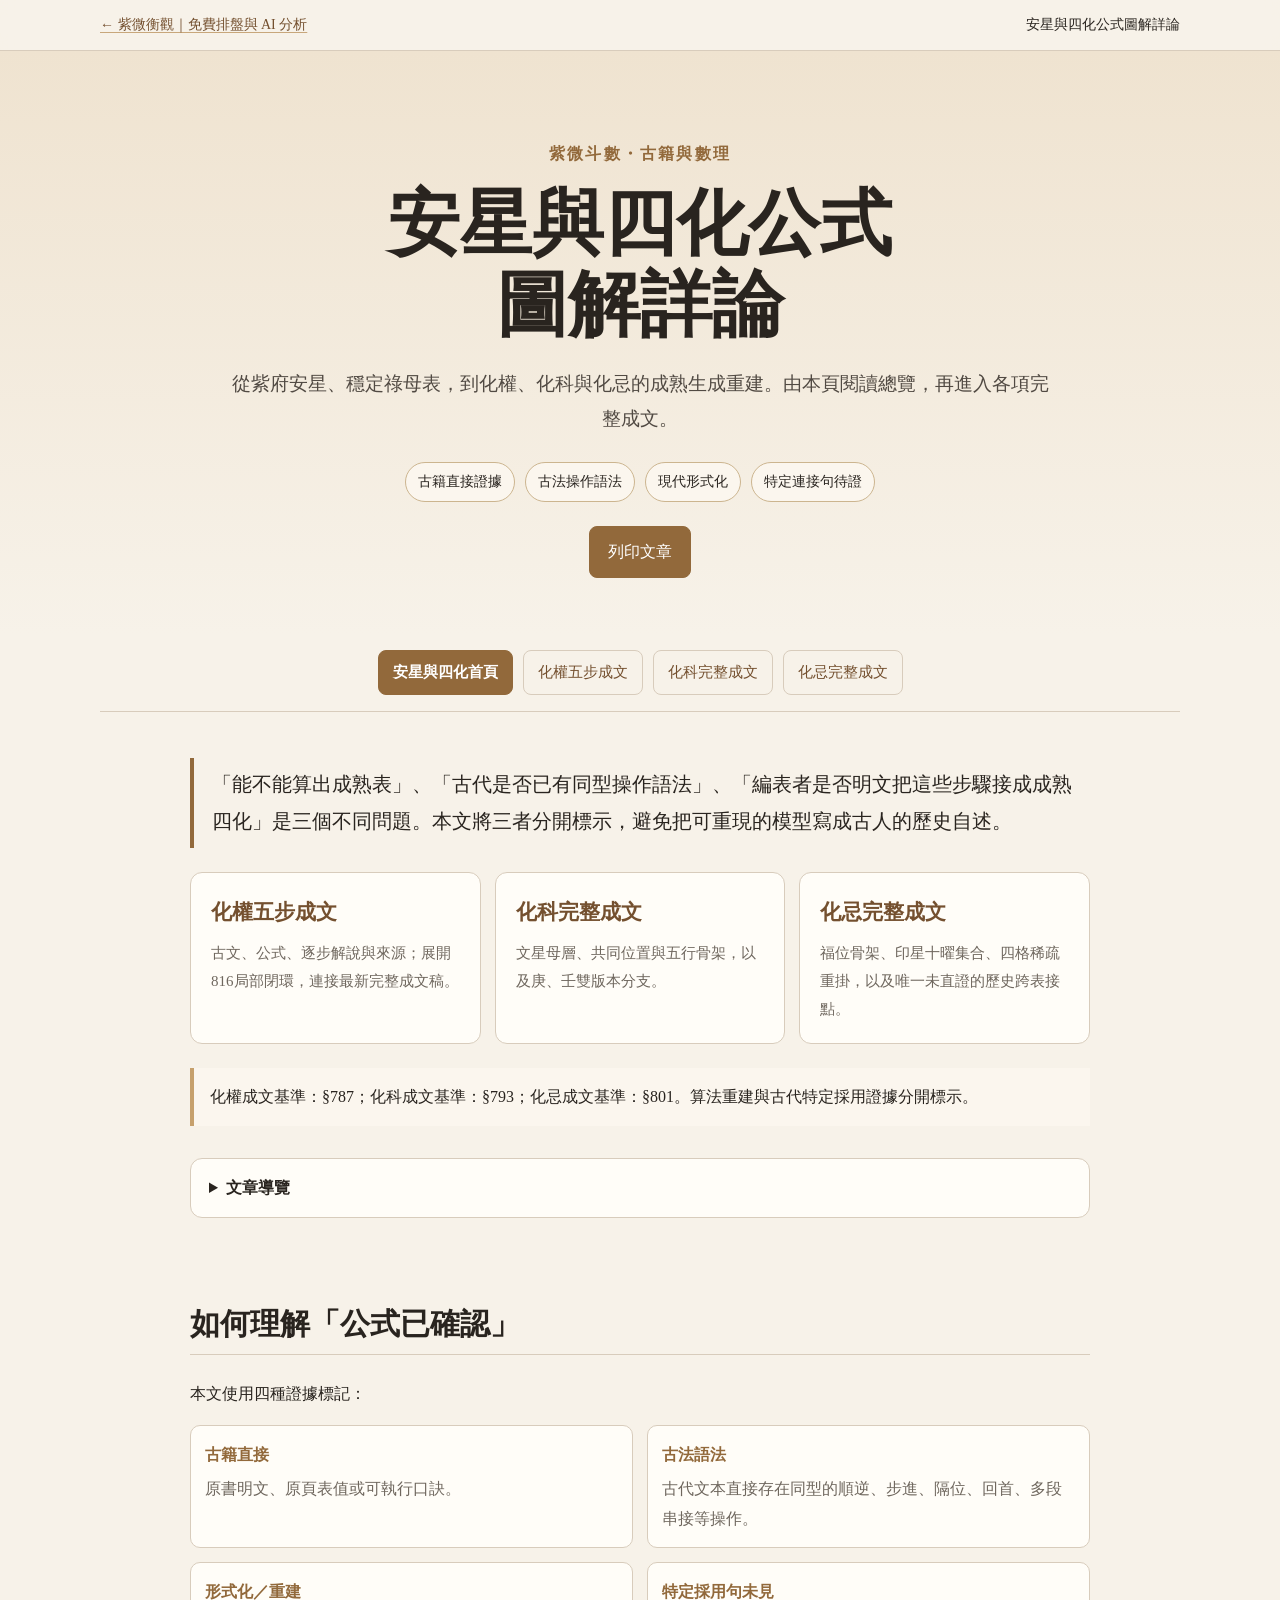
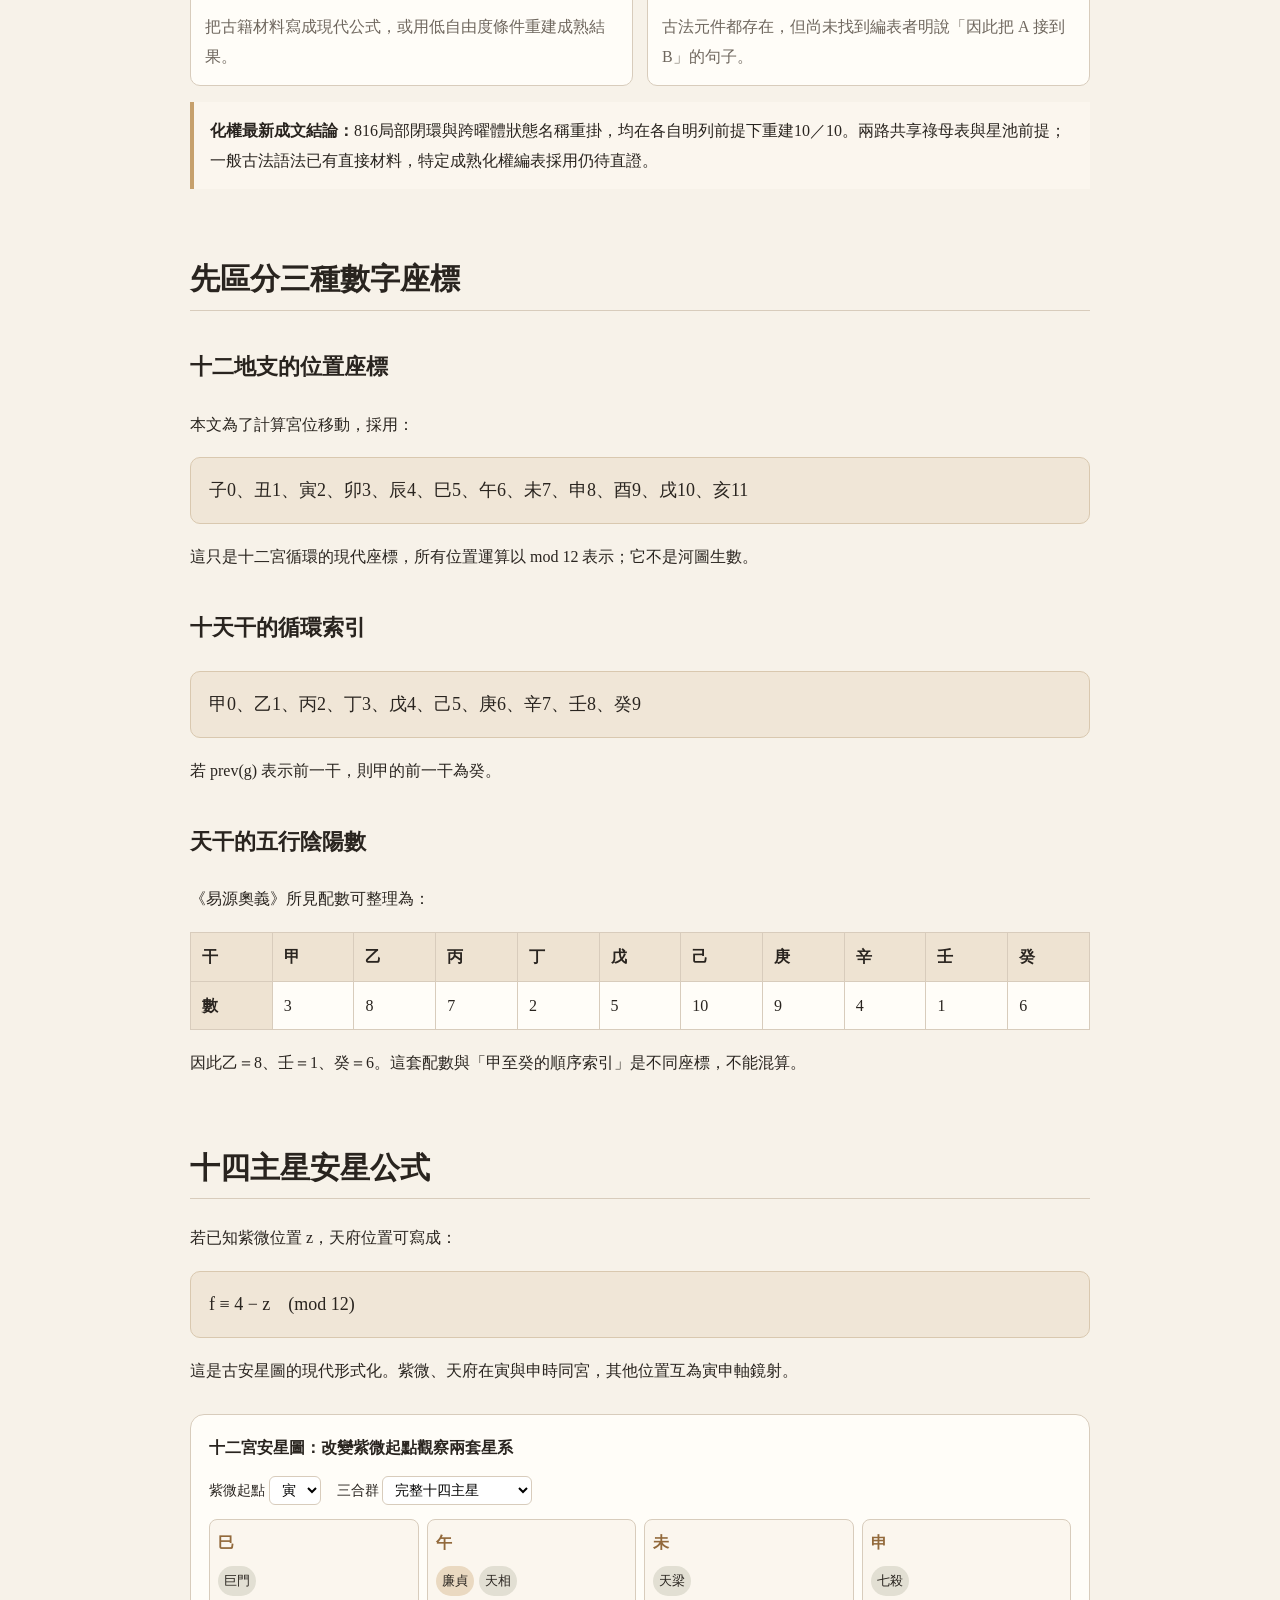
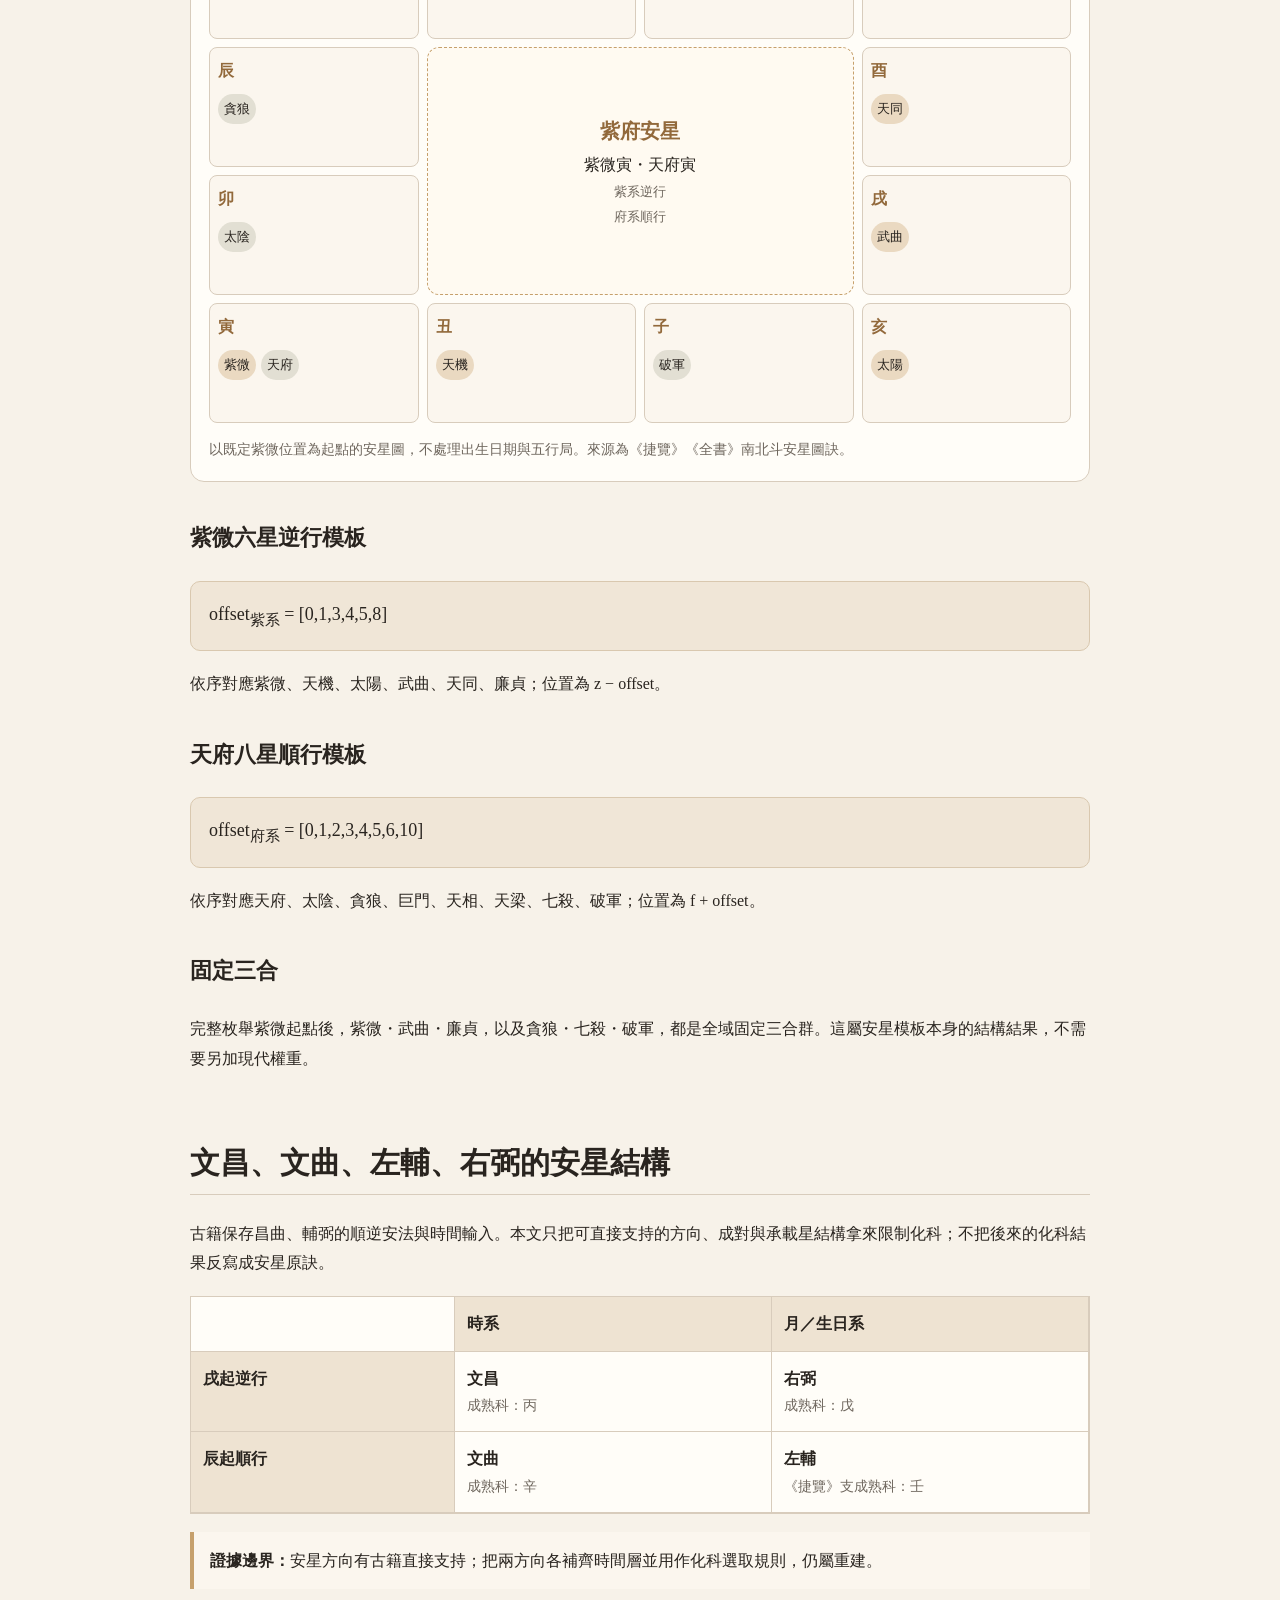
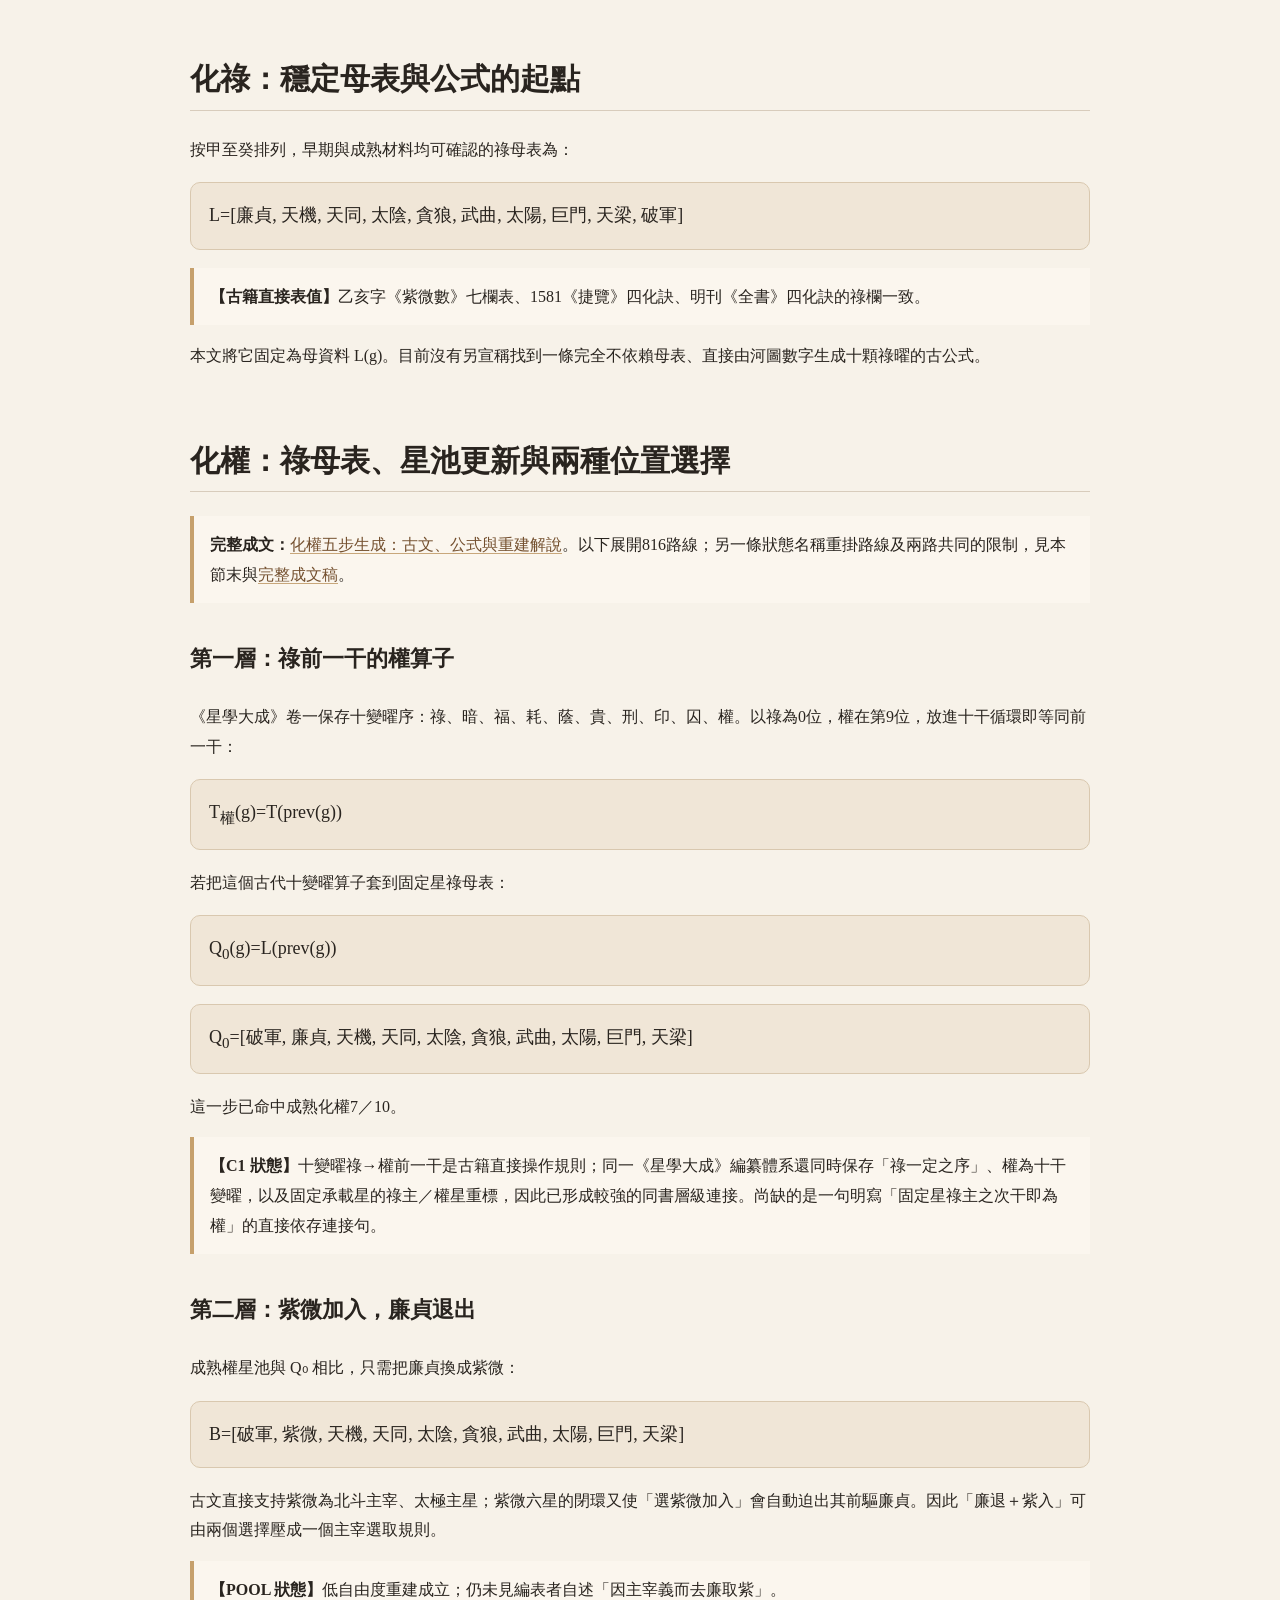
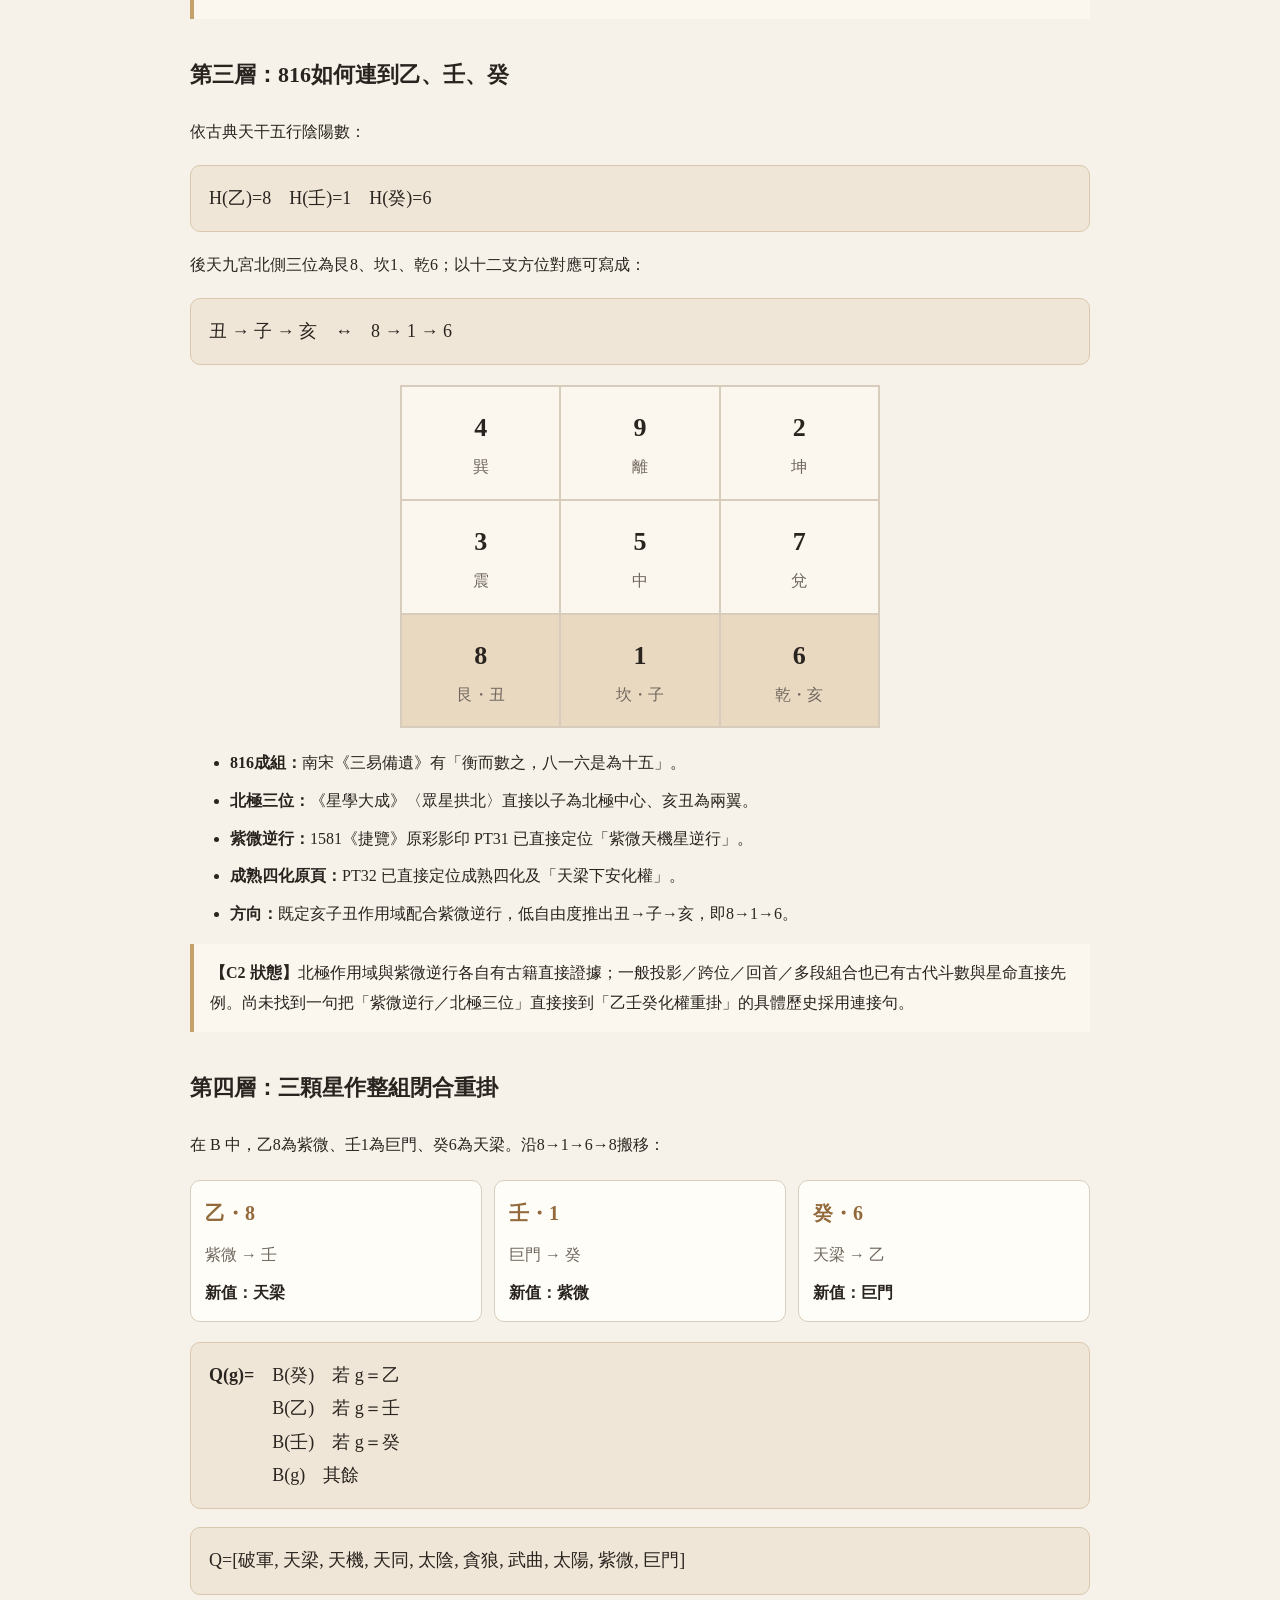
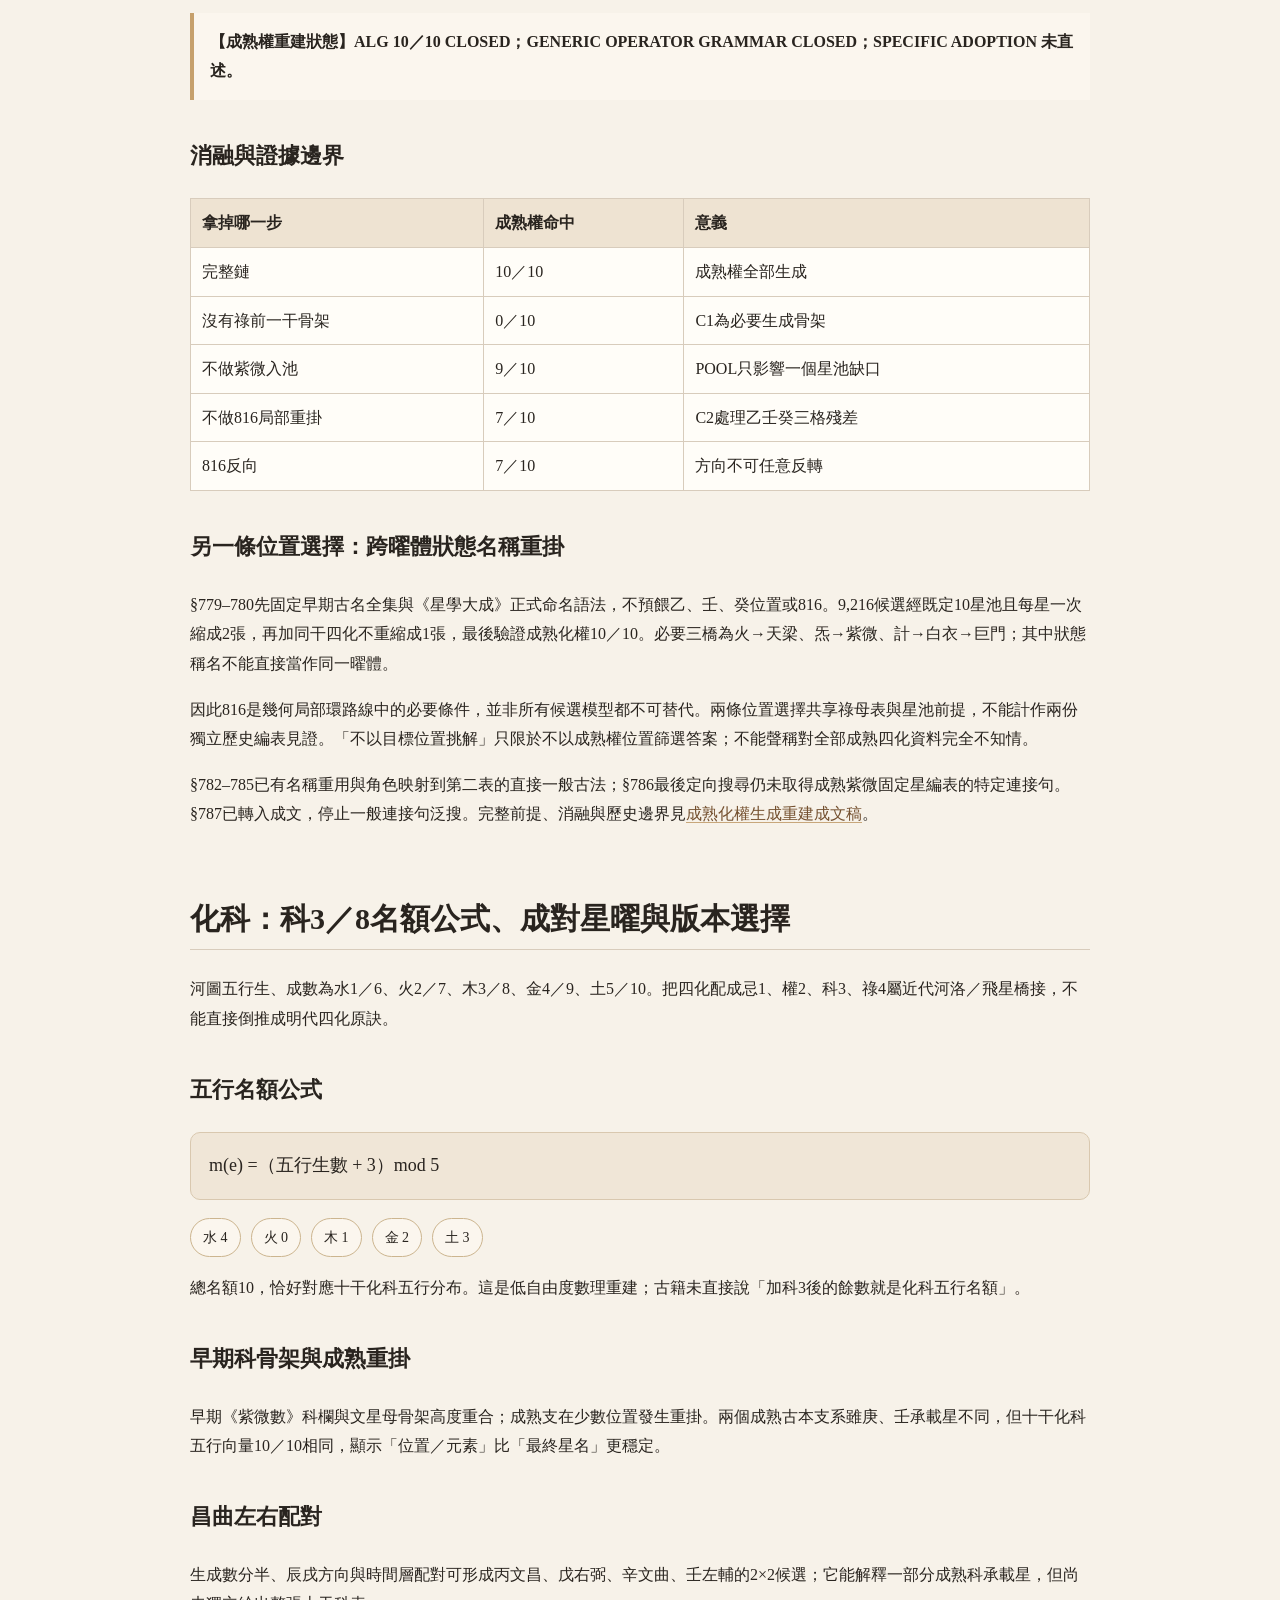
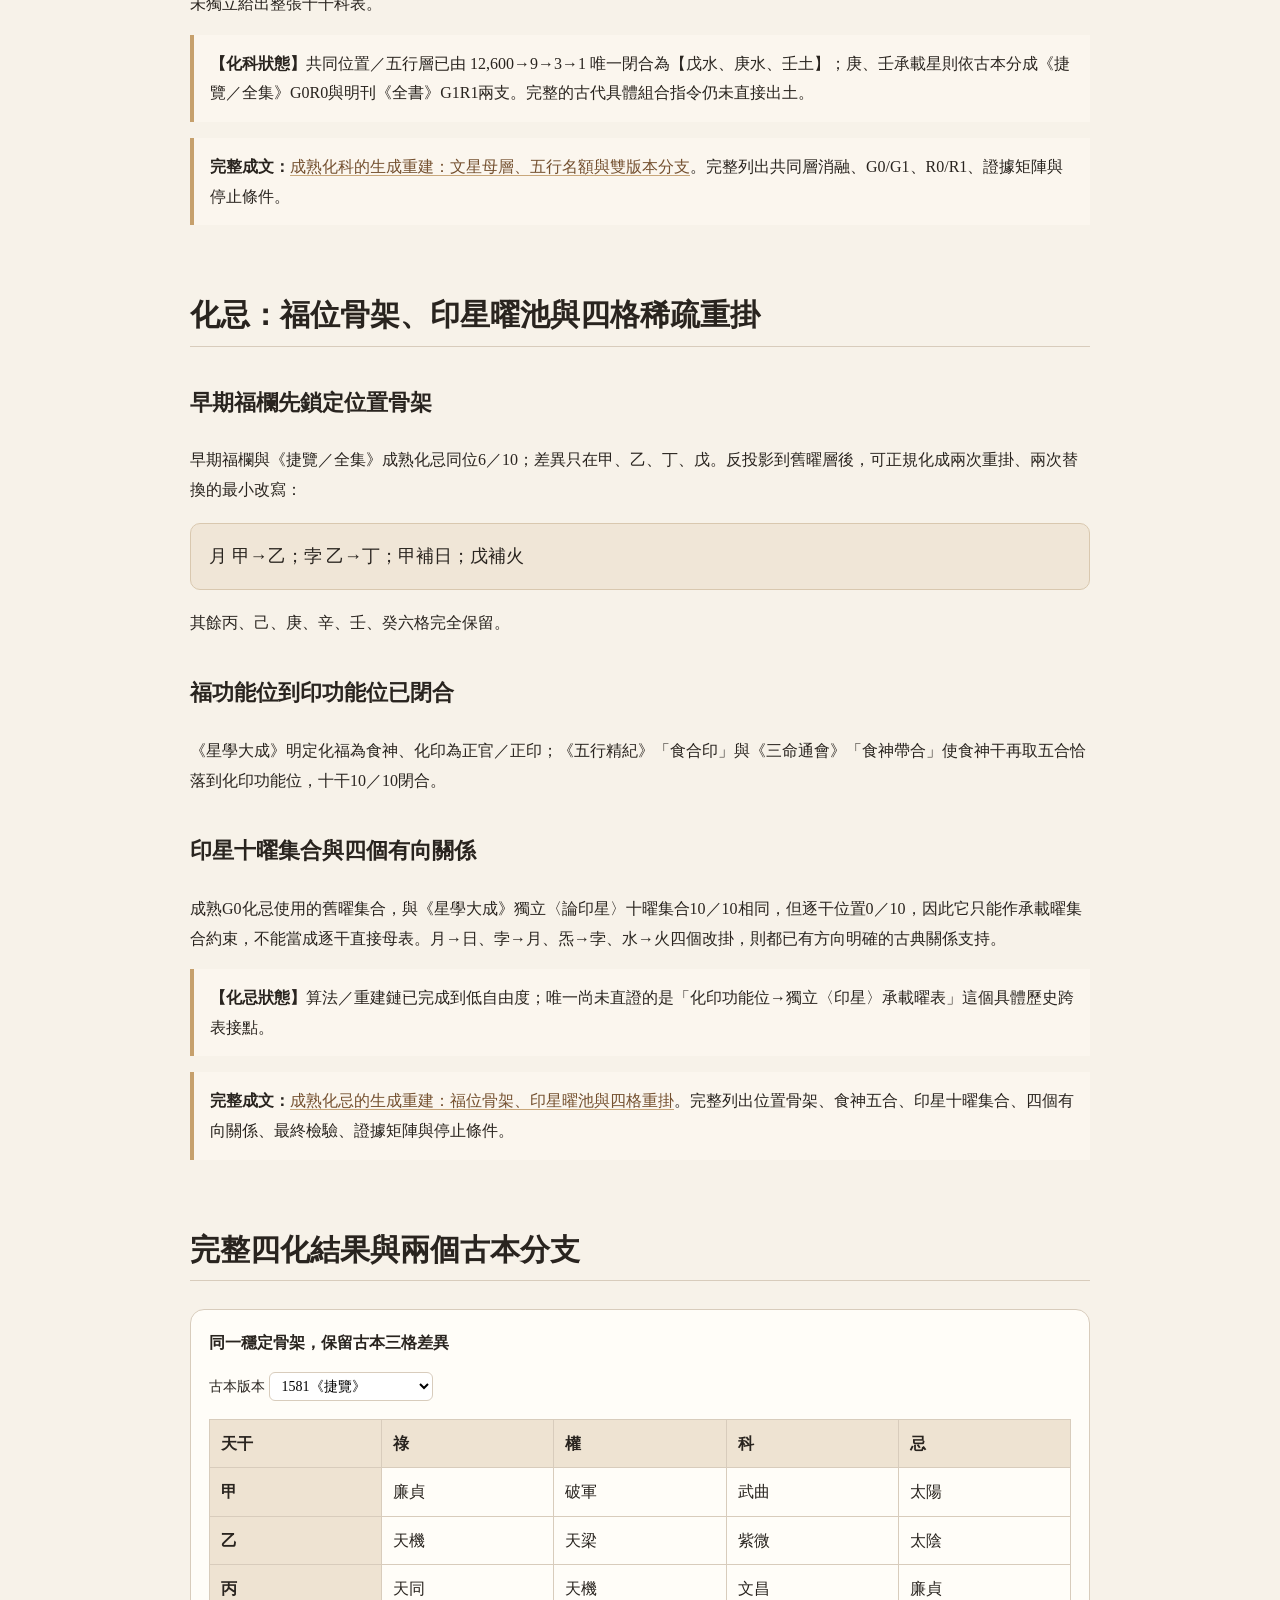
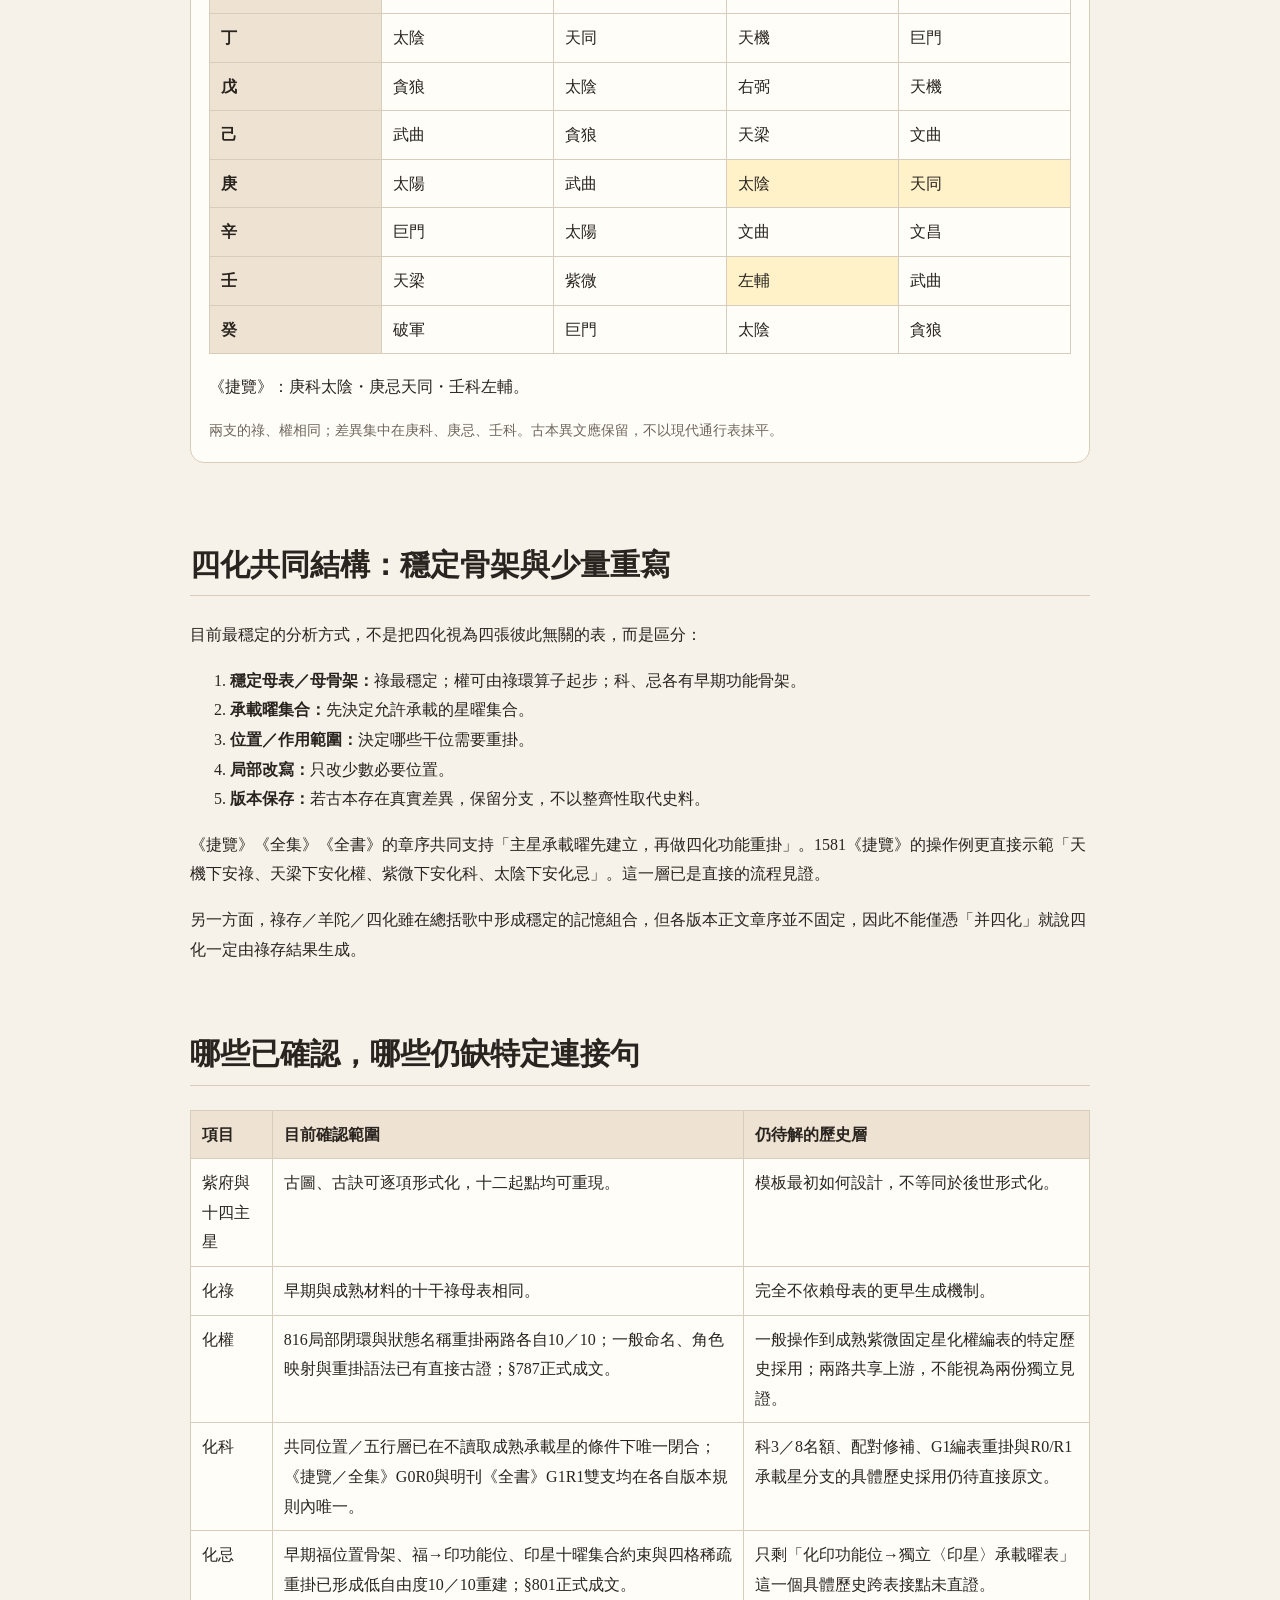
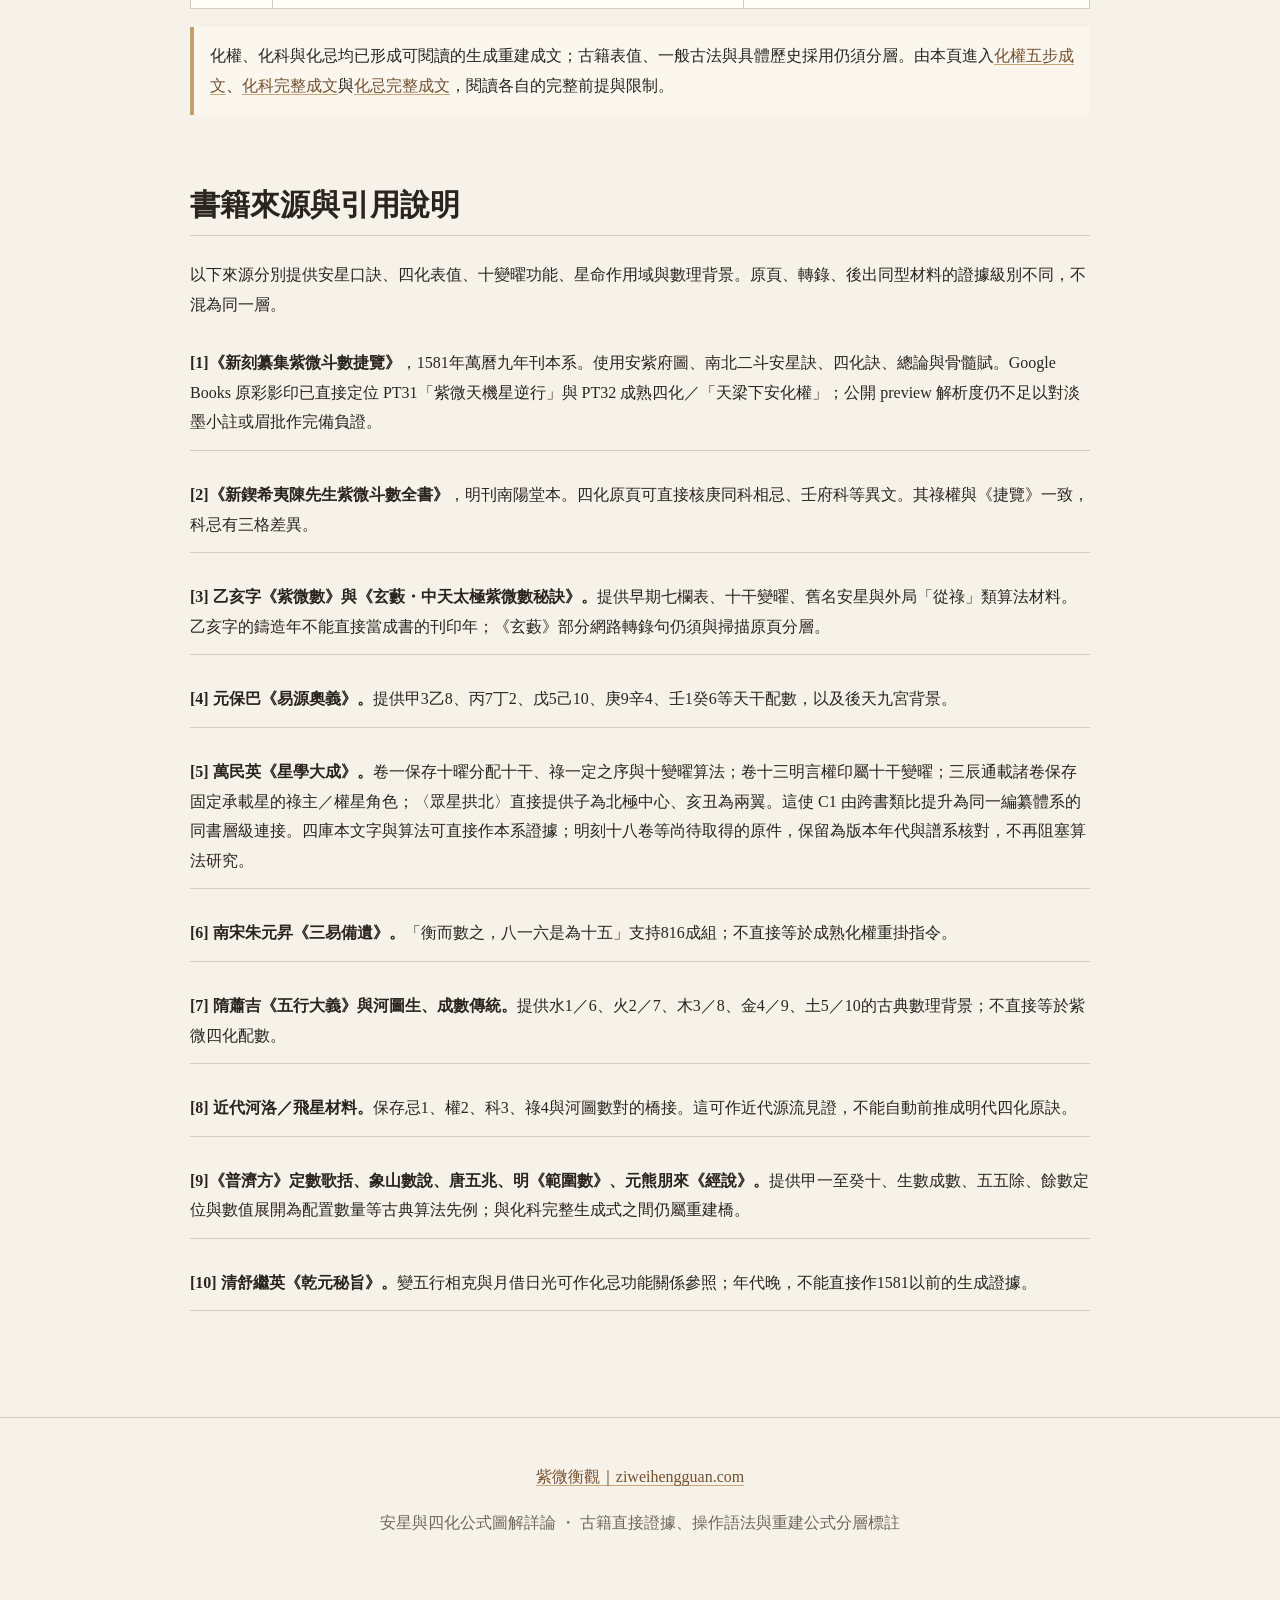
==== commit 70cd46dd: "Publish mature Hua Ji HTML and add website reading links" ====
--- a/website/index.html
+++ b/website/index.html
@@ -23,7 +23,7 @@
 <header class="hero">
 <p class="eyebrow">紫微斗數・古籍與數理</p>
 <h1>安星與四化公式<br>圖解詳論</h1>
-<p class="subtitle">從紫府安星、穩定祿母表，到化權兩種位置選擇與化科雙版本生成重建。由本頁閱讀總覽，再進入化權與化科完整成文。</p>
+<p class="subtitle">從紫府安星、穩定祿母表，到化權、化科與化忌的成熟生成重建。由本頁閱讀總覽，再進入各項完整成文。</p>
 <div class="hero-tags">
 <span>古籍直接證據</span>
 <span>古法操作語法</span>
@@ -37,6 +37,7 @@
 <a href="./index.html" aria-current="page">安星與四化首頁</a>
 <a href="./quan-five-steps.html">化權五步成文</a>
 <a href="./mature-hua-ke.html">化科完整成文</a>
+<a href="./mature-hua-ji.html">化忌完整成文</a>
 </nav>
 
 <main>
@@ -45,9 +46,10 @@
 
 <div class="reading-links" aria-label="完整成文入口">
 <a href="./quan-five-steps.html"><strong>化權五步成文</strong><span>古文、公式、逐步解說與來源；展開816局部閉環，連接最新完整成文稿。</span></a>
-<a href="./mature-hua-ke.html"><strong>化科完整成文</strong><span>文星母層、共同位置與元素骨架，以及庚、壬雙版本分支。</span></a>
-</div>
-<p class="formula-note">化權成文基準：§787；化科成文基準：§793。算法重建與古代特定採用證據分開標示。</p>
+<a href="./mature-hua-ke.html"><strong>化科完整成文</strong><span>文星母層、共同位置與五行骨架，以及庚、壬雙版本分支。</span></a>
+<a href="./mature-hua-ji.html"><strong>化忌完整成文</strong><span>福位骨架、印星十曜集合、四格稀疏重掛，以及唯一未直證的歷史跨表接點。</span></a>
+</div>
+<p class="formula-note">化權成文基準：§787；化科成文基準：§793；化忌成文基準：§801。算法重建與古代特定採用證據分開標示。</p>
 
 <details class="contents">
 <summary>文章導覽</summary>
@@ -59,7 +61,7 @@
 <a href="#chapter-5">化祿：穩定母表</a>
 <a href="#chapter-6">化權：祿前一干、主星重掛與北極三位閉環</a>
 <a href="#chapter-7">化科：3／8名額與版本承載星</a>
-<a href="#chapter-8">化忌：福槽骨架與受限重建</a>
+<a href="#chapter-8">化忌：福位骨架、印星曜池與四格重掛</a>
 <a href="#chapter-9">完整四化與古本分支</a>
 <a href="#chapter-10">共同結構</a>
 <a href="#chapter-11">證據狀態總表</a>
@@ -169,7 +171,7 @@
 <div class="pair-head">戌起逆行</div><div><b>文昌</b><span>成熟科：丙</span></div><div><b>右弼</b><span>成熟科：戊</span></div>
 <div class="pair-head">辰起順行</div><div><b>文曲</b><span>成熟科：辛</span></div><div><b>左輔</b><span>《捷覽》支成熟科：壬</span></div>
 </div>
-<p class="formula-note"><strong>證據邊界：</strong>安星方向有古籍直接支持；把兩方向各補齊時間層並用作化科 selector，仍屬重建。</p>
+<p class="formula-note"><strong>證據邊界：</strong>安星方向有古籍直接支持；把兩方向各補齊時間層並用作化科選取規則，仍屬重建。</p>
 </section>
 
 <section id="chapter-5">
@@ -191,12 +193,12 @@
 <div class="formula">Q<sub>0</sub>(g)=L(prev(g))</div>
 <div class="formula">Q<sub>0</sub>=[破軍, 廉貞, 天機, 天同, 太陰, 貪狼, 武曲, 太陽, 巨門, 天梁]</div>
 <p>這一步已命中成熟化權7／10。</p>
-<p class="formula-note"><strong>【C1 狀態】</strong>十變曜祿→權前一干是古籍直接 operator；同一《星學大成》編纂體系還同時保存「祿一定之序」、權為十干變曜，以及 fixed carrier 的祿主／權星重標，因此已形成較強的 work-level bridge。尚缺的是一句明寫「固定星祿主之次干即為權」的 explicit dependency connector。</p>
+<p class="formula-note"><strong>【C1 狀態】</strong>十變曜祿→權前一干是古籍直接操作規則；同一《星學大成》編纂體系還同時保存「祿一定之序」、權為十干變曜，以及固定承載星的祿主／權星重標，因此已形成較強的同書層級連接。尚缺的是一句明寫「固定星祿主之次干即為權」的直接依存連接句。</p>
 
 <h3>第二層：紫微加入，廉貞退出</h3>
 <p>成熟權星池與 <span class="math-inline">Q₀</span> 相比，只需把廉貞換成紫微：</p>
 <div class="formula">B=[破軍, 紫微, 天機, 天同, 太陰, 貪狼, 武曲, 太陽, 巨門, 天梁]</div>
-<p>古文直接支持紫微為北斗主宰、太極主星；紫微六星的閉環又使「選紫微加入」會自動迫出其前驅廉貞。因此「廉退＋紫入」可由兩個選擇壓成一個主宰 selector。</p>
+<p>古文直接支持紫微為北斗主宰、太極主星；紫微六星的閉環又使「選紫微加入」會自動迫出其前驅廉貞。因此「廉退＋紫入」可由兩個選擇壓成一個主宰選取規則。</p>
 <p class="formula-note"><strong>【POOL 狀態】</strong>低自由度重建成立；仍未見編表者自述「因主宰義而去廉取紫」。</p>
 
 <h3>第三層：816如何連到乙、壬、癸</h3>
@@ -219,7 +221,7 @@
 <li><strong>方向：</strong>既定亥子丑作用域配合紫微逆行，低自由度推出丑→子→亥，即8→1→6。</li>
 </ul>
 
-<p class="formula-note"><strong>【C2 狀態】</strong>北極作用域與紫微逆行各自有古籍直接證據；generic projection／skip／wrap／多段 composition 也已有古代斗數與星命直接先例。尚未找到一句把「紫微逆行／北極三位」直接接到「乙壬癸化權重掛」的 specific adoption connector。</p>
+<p class="formula-note"><strong>【C2 狀態】</strong>北極作用域與紫微逆行各自有古籍直接證據；一般投影／跨位／回首／多段組合也已有古代斗數與星命直接先例。尚未找到一句把「紫微逆行／北極三位」直接接到「乙壬癸化權重掛」的具體歷史採用連接句。</p>
 
 <h3>第四層：三顆星作整組閉合重掛</h3>
 <p>在 <span class="math-inline">B</span> 中，乙8為紫微、壬1為巨門、癸6為天梁。沿8→1→6→8搬移：</p>
@@ -244,7 +246,7 @@
 </tbody></table></div>
 <h3>另一條位置選擇：跨曜體狀態名稱重掛</h3>
 <p>§779–780先固定早期古名全集與《星學大成》正式命名語法，不預餵乙、壬、癸位置或816。9,216候選經既定10星池且每星一次縮成2張，再加同干四化不重縮成1張，最後驗證成熟化權10／10。必要三橋為火→天梁、炁→紫微、計→白衣→巨門；其中狀態稱名不能直接當作同一曜體。</p>
-<p>因此816是幾何局部環路線中的必要條件，並非所有候選模型都不可替代。兩條位置選擇共享祿母表與星池前提，不能計作兩份獨立歷史編表見證。「target-free」限於不以成熟權位置挑解；不能聲稱對全部成熟四化資料完全失明。</p>
+<p>因此816是幾何局部環路線中的必要條件，並非所有候選模型都不可替代。兩條位置選擇共享祿母表與星池前提，不能計作兩份獨立歷史編表見證。「不以目標位置挑解」只限於不以成熟權位置篩選答案；不能聲稱對全部成熟四化資料完全不知情。</p>
 <p>§782–785已有名稱重用與角色映射到第二表的直接一般古法；§786最後定向搜尋仍未取得成熟紫微固定星編表的特定連接句。§787已轉入成文，停止一般連接句泛搜。完整前提、消融與歷史邊界見<a href="https://github.com/ziweihengguan-coder/ziweihengguan-research/blob/main/research/飛星四化_成熟化權生成重建_研究成文稿_20261006.md">成熟化權生成重建成文稿</a>。</p>
 </section>
 
@@ -264,26 +266,24 @@
 
 <h3>昌曲左右配對</h3>
 <p>生成數分半、辰戌方向與時間層配對可形成丙文昌、戊右弼、辛文曲、壬左輔的2×2候選；它能解釋一部分成熟科承載星，但尚未獨立給出整張十干科表。</p>
-<p class="formula-note"><strong>【化科狀態】</strong>共同 position／element 層已由 12,600→9→3→1 唯一閉合為【戊水、庚水、壬土】；庚、壬 carrier 則依古本分成《捷覽／全集》G0R0與明刊《全書》G1R1兩支。完整古代 specific composition 指令仍未直接出土。</p>
+<p class="formula-note"><strong>【化科狀態】</strong>共同位置／五行層已由 12,600→9→3→1 唯一閉合為【戊水、庚水、壬土】；庚、壬承載星則依古本分成《捷覽／全集》G0R0與明刊《全書》G1R1兩支。完整的古代具體組合指令仍未直接出土。</p>
 <p class="callout"><strong>完整成文：</strong><a href="./mature-hua-ke.html">成熟化科的生成重建：文星母層、五行名額與雙版本分支</a>。完整列出共同層消融、G0/G1、R0/R1、證據矩陣與停止條件。</p>
 </section>
 
 <section id="chapter-8">
-<h2>化忌：福槽骨架、印星池與受限選取</h2>
-<h3>福欄提供位置骨架</h3>
-<p>早期福欄與成熟《捷覽》忌欄有6／10同位，己庚辛壬癸後五格完全一致；差異集中在甲乙丁戊。</p>
-<div class="rewrite-grid">
-<div class="rewrite-head">天干</div><div class="rewrite-head">早期福欄</div><div class="rewrite-head">成熟忌</div>
-<b>甲</b><span>太陰</span><span>太陽</span>
-<b>乙</b><span>巨門</span><span>太陰</span>
-<b>丁</b><span>天梁</span><span>巨門</span>
-<b>戊</b><span>右弼</span><span>天機</span>
-</div>
-<p>太陰與巨門可視為移位保存；天梁、右弼移出，太陽、天機移入。</p>
-
-<h3>印星池與受限 selector</h3>
-<p>《星學大成》印星材料提供功能星池；再配合後五凍結、相克條件、月借日光等限制，可唯一生成《捷覽》成熟忌表。</p>
-<p class="formula-note"><strong>【化忌狀態】</strong>這是受限重建，不是已出土的明代生成口訣。尤其清代《乾元秘旨》的變五行材料只能作後出功能關係參照，不能直接前推到1581。</p>
+<h2>化忌：福位骨架、印星曜池與四格稀疏重掛</h2>
+<h3>早期福欄先鎖定位置骨架</h3>
+<p>早期福欄與《捷覽／全集》成熟化忌同位6／10；差異只在甲、乙、丁、戊。反投影到舊曜層後，可正規化成兩次重掛、兩次替換的最小改寫：</p>
+<div class="formula">月 甲→乙；孛 乙→丁；甲補日；戊補火</div>
+<p>其餘丙、己、庚、辛、壬、癸六格完全保留。</p>
+
+<h3>福功能位到印功能位已閉合</h3>
+<p>《星學大成》明定化福為食神、化印為正官／正印；《五行精紀》「食合印」與《三命通會》「食神帶合」使食神干再取五合恰落到化印功能位，十干10／10閉合。</p>
+
+<h3>印星十曜集合與四個有向關係</h3>
+<p>成熟G0化忌使用的舊曜集合，與《星學大成》獨立〈論印星〉十曜集合10／10相同，但逐干位置0／10，因此它只能作承載曜集合約束，不能當成逐干直接母表。月→日、孛→月、炁→孛、水→火四個改掛，則都已有方向明確的古典關係支持。</p>
+<p class="formula-note"><strong>【化忌狀態】</strong>算法／重建鏈已完成到低自由度；唯一尚未直證的是「化印功能位→獨立〈印星〉承載曜表」這個具體歷史跨表接點。</p>
+<p class="callout"><strong>完整成文：</strong><a href="./mature-hua-ji.html">成熟化忌的生成重建：福位骨架、印星曜池與四格重掛</a>。完整列出位置骨架、食神五合、印星十曜集合、四個有向關係、最終檢驗、證據矩陣與停止條件。</p>
 </section>
 
 <section id="chapter-9">
@@ -314,13 +314,13 @@
 <p>目前最穩定的分析方式，不是把四化視為四張彼此無關的表，而是區分：</p>
 <ol>
 <li><strong>穩定母表／母骨架：</strong>祿最穩定；權可由祿環算子起步；科、忌各有早期功能骨架。</li>
-<li><strong>carrier pool：</strong>先決定允許承載的星曜集合。</li>
-<li><strong>position／scope：</strong>決定哪些干位需要重掛。</li>
-<li><strong>local rewrite：</strong>只改少數必要位置。</li>
+<li><strong>承載曜集合：</strong>先決定允許承載的星曜集合。</li>
+<li><strong>位置／作用範圍：</strong>決定哪些干位需要重掛。</li>
+<li><strong>局部改寫：</strong>只改少數必要位置。</li>
 <li><strong>版本保存：</strong>若古本存在真實差異，保留分支，不以整齊性取代史料。</li>
 </ol>
-<p>《捷覽》《全集》《全書》的章序共同支持「主星 carrier 先建立，再做四化 functional remount」。1581《捷覽》的 worked example 更直接示範「天機下安祿、天梁下安化權、紫微下安化科、太陰下安化忌」。這一層已是直接 dataflow 見證。</p>
-<p>另一方面，祿存／羊陀／四化雖在總括歌中形成穩定 mnemonic cluster，但各版本正文章序並不固定，因此不能僅憑「并四化」就說四化一定由祿存結果生成。</p>
+<p>《捷覽》《全集》《全書》的章序共同支持「主星承載曜先建立，再做四化功能重掛」。1581《捷覽》的操作例更直接示範「天機下安祿、天梁下安化權、紫微下安化科、太陰下安化忌」。這一層已是直接的流程見證。</p>
+<p>另一方面，祿存／羊陀／四化雖在總括歌中形成穩定的記憶組合，但各版本正文章序並不固定，因此不能僅憑「并四化」就說四化一定由祿存結果生成。</p>
 </section>
 
 <section id="chapter-11">
@@ -332,12 +332,12 @@
 <tr><td>紫府與十四主星</td><td>古圖、古訣可逐項形式化，十二起點均可重現。</td><td>模板最初如何設計，不等同於後世形式化。</td></tr>
 <tr><td>化祿</td><td>早期與成熟材料的十干祿母表相同。</td><td>完全不依賴母表的更早生成機制。</td></tr>
 <tr><td>化權</td><td>816局部閉環與狀態名稱重掛兩路各自10／10；一般命名、角色映射與重掛語法已有直接古證；§787正式成文。</td><td>一般操作到成熟紫微固定星化權編表的特定歷史採用；兩路共享上游，不能視為兩份獨立見證。</td></tr>
-<tr><td>化科</td><td>COMMON position／element 已在 carrier-blind 條件下唯一閉合；《捷覽／全集》G0R0與明刊《全書》G1R1雙支均在各自 branch grammar 內唯一。</td><td>科3／8 quota、paired repair、G1 editorial remount與R0/R1 carrier分支的 specific historical adoption 仍待直接原文。</td></tr>
-<tr><td>化忌</td><td>指定限制下可唯一生成《捷覽》忌表10／10。</td><td>福槽、印星池、凍結與選取規則的古代直接 composition。</td></tr>
+<tr><td>化科</td><td>共同位置／五行層已在不讀取成熟承載星的條件下唯一閉合；《捷覽／全集》G0R0與明刊《全書》G1R1雙支均在各自版本規則內唯一。</td><td>科3／8名額、配對修補、G1編表重掛與R0/R1承載星分支的具體歷史採用仍待直接原文。</td></tr>
+<tr><td>化忌</td><td>早期福位置骨架、福→印功能位、印星十曜集合約束與四格稀疏重掛已形成低自由度10／10重建；§801正式成文。</td><td>只剩「化印功能位→獨立〈印星〉承載曜表」這一個具體歷史跨表接點未直證。</td></tr>
 </tbody>
 </table>
 </div>
-<p class="callout">化權與化科均已形成可閱讀的生成重建成文；古籍表值、一般古法與特定歷史採用仍須分層。由本頁進入<a href="./quan-five-steps.html">化權五步成文</a>與<a href="./mature-hua-ke.html">化科完整成文</a>，閱讀各自的完整前提與限制。</p>
+<p class="callout">化權、化科與化忌均已形成可閱讀的生成重建成文；古籍表值、一般古法與具體歷史採用仍須分層。由本頁進入<a href="./quan-five-steps.html">化權五步成文</a>、<a href="./mature-hua-ke.html">化科完整成文</a>與<a href="./mature-hua-ji.html">化忌完整成文</a>，閱讀各自的完整前提與限制。</p>
 </section>
 
 <section id="chapter-12">
@@ -353,7 +353,7 @@
 
 <p><strong>[4] 元保巴《易源奧義》。</strong>提供甲3乙8、丙7丁2、戊5己10、庚9辛4、壬1癸6等天干配數，以及後天九宮背景。</p>
 
-<p><strong>[5] 萬民英《星學大成》。</strong>卷一保存十曜分配十干、祿一定之序與十變曜算法；卷十三明言權印屬十干變曜；三辰通載諸卷保存 fixed carrier 的祿主／權星角色；〈眾星拱北〉直接提供子為北極中心、亥丑為兩翼。這使 C1 由跨書類比提升為同一編纂體系的 work-level bridge。四庫本文字與算法可直接作本系證據；明刻十八卷等尚待取得的原件，保留為版本年代與譜系核對，不再阻塞算法研究。</p>
+<p><strong>[5] 萬民英《星學大成》。</strong>卷一保存十曜分配十干、祿一定之序與十變曜算法；卷十三明言權印屬十干變曜；三辰通載諸卷保存固定承載星的祿主／權星角色；〈眾星拱北〉直接提供子為北極中心、亥丑為兩翼。這使 C1 由跨書類比提升為同一編纂體系的同書層級連接。四庫本文字與算法可直接作本系證據；明刻十八卷等尚待取得的原件，保留為版本年代與譜系核對，不再阻塞算法研究。</p>
 
 <p><strong>[6] 南宋朱元昇《三易備遺》。</strong>「衡而數之，八一六是為十五」支持816成組；不直接等於成熟化權重掛指令。</p>
 
--- a/website/assets/anxing-four-hua.css
+++ b/website/assets/anxing-four-hua.css
@@ -92,7 +92,7 @@
 .series-nav a{display:block;padding:8px 14px;border:1px solid var(--line);border-radius:8px;background:var(--paper);text-decoration:none}
 .series-nav a[aria-current="page"]{background:var(--accent);color:#fff;border-color:var(--accent);font-weight:700}
 .series-nav a:focus-visible{outline:3px solid var(--accent);outline-offset:3px}
-.reading-links{display:grid;grid-template-columns:repeat(2,minmax(0,1fr));gap:14px;margin:24px 0}
+.reading-links{display:grid;grid-template-columns:repeat(3,minmax(0,1fr));gap:14px;margin:24px 0}
 .reading-links a{padding:20px;border:1px solid var(--line);border-radius:12px;background:var(--paper-2);text-decoration:none}
 .reading-links strong,.reading-links span{display:block}.reading-links strong{font-size:21px;margin-bottom:8px}.reading-links span{color:var(--muted);font-size:15px}
 @media(max-width:760px){.reading-links{grid-template-columns:1fr}.series-nav{justify-content:flex-start;font-size:14px}.series-nav a{padding:8px 10px}}
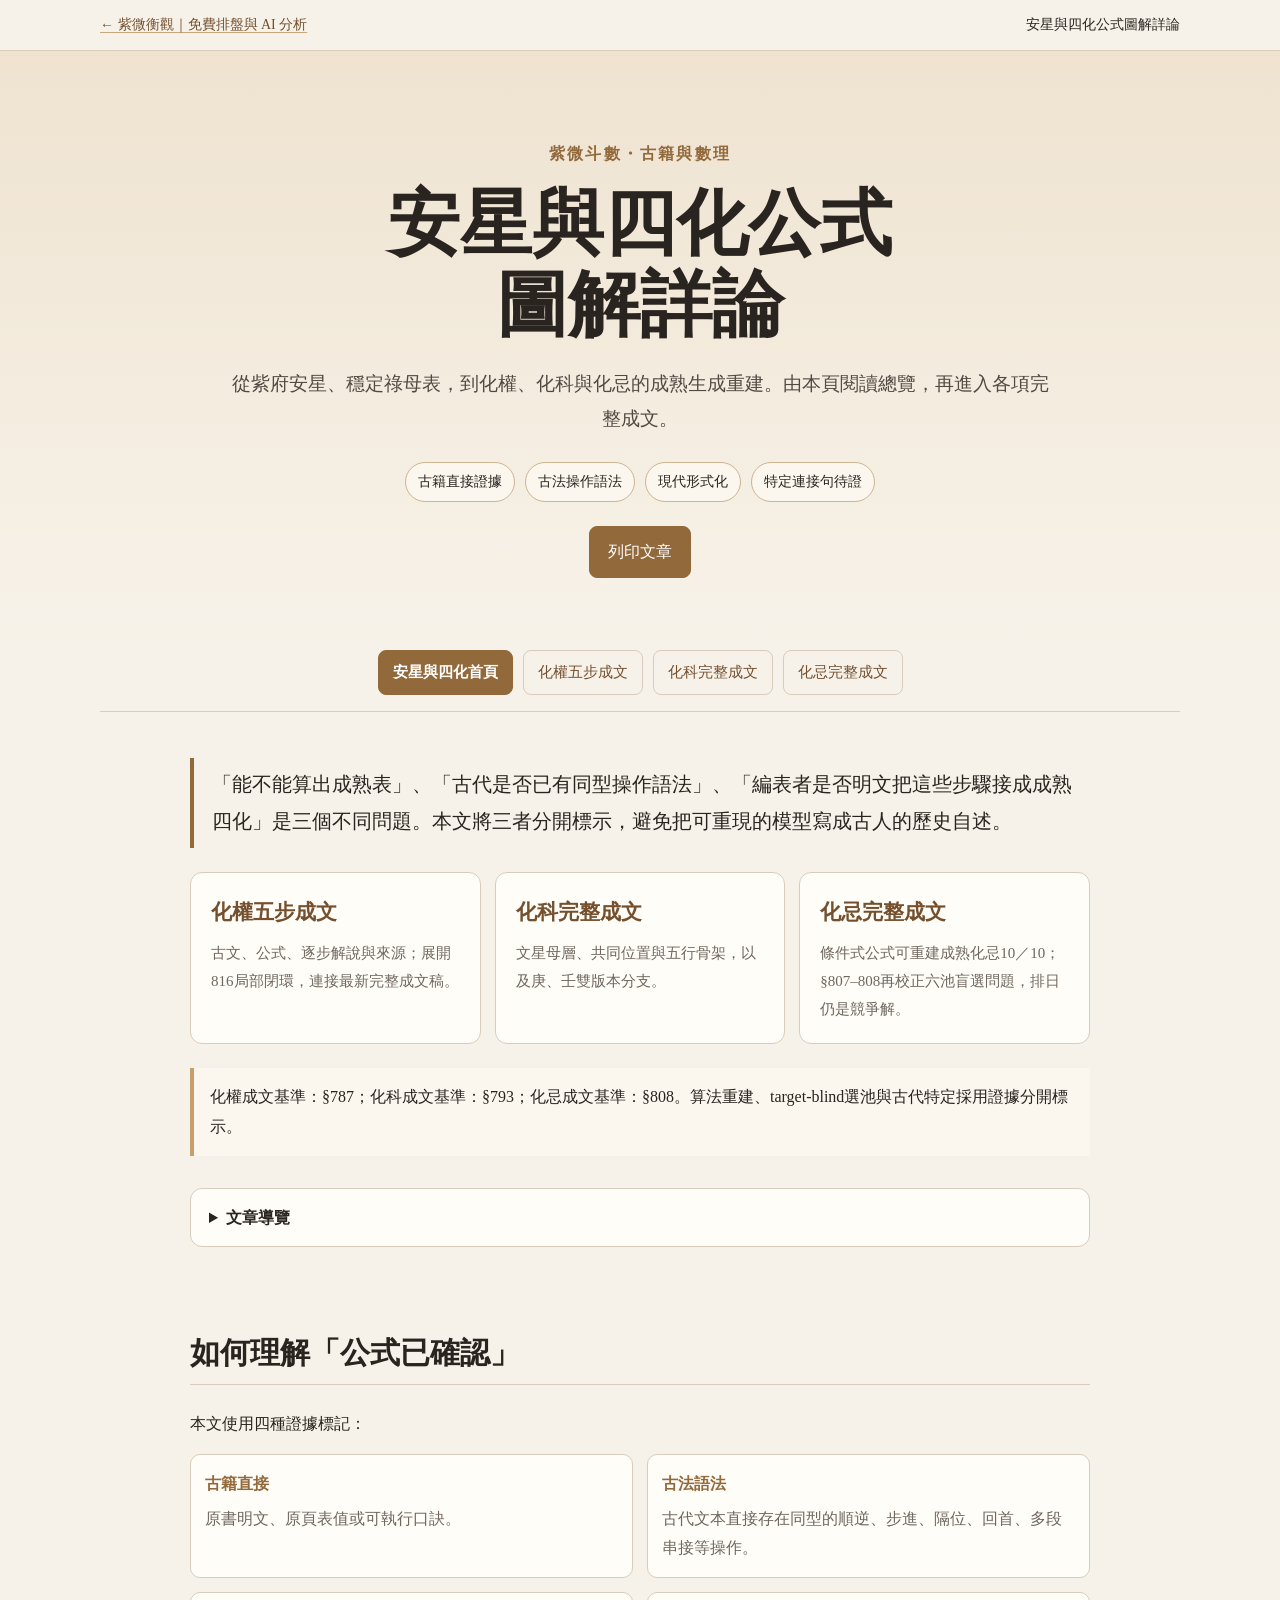
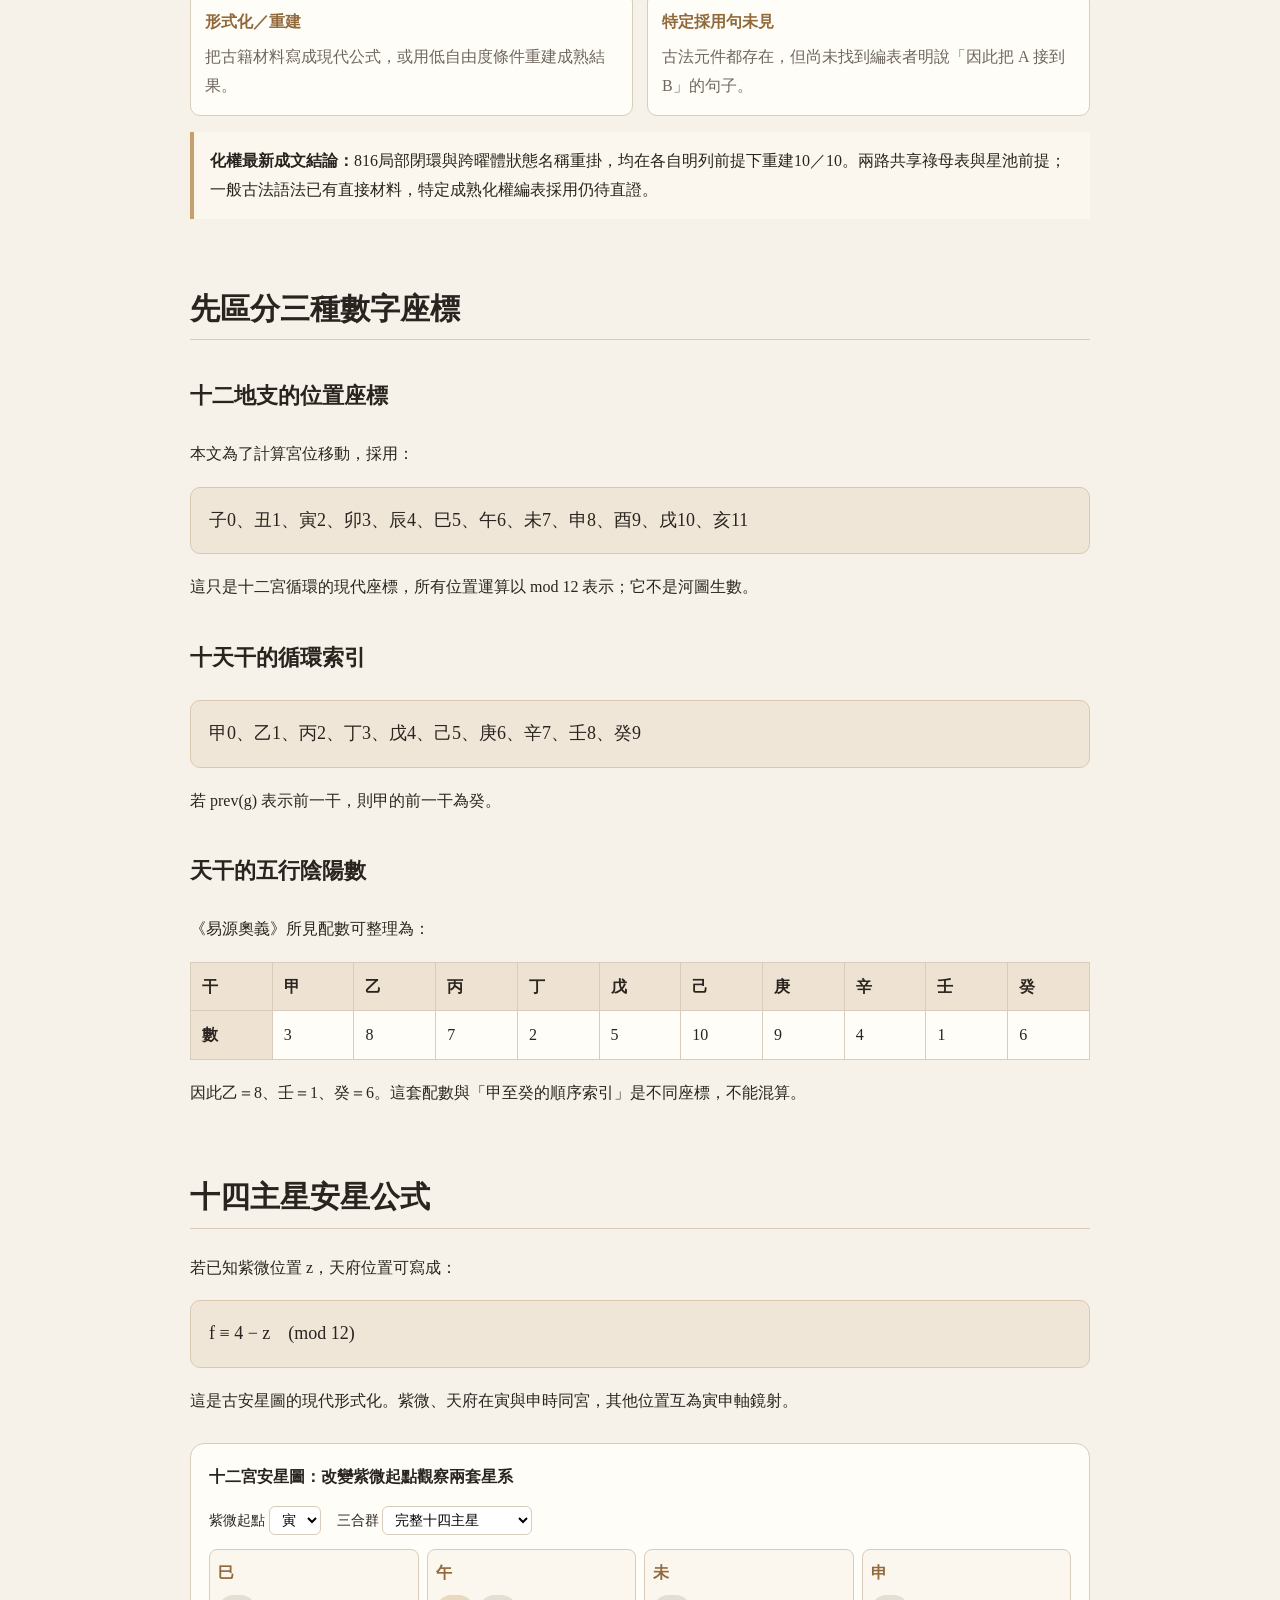
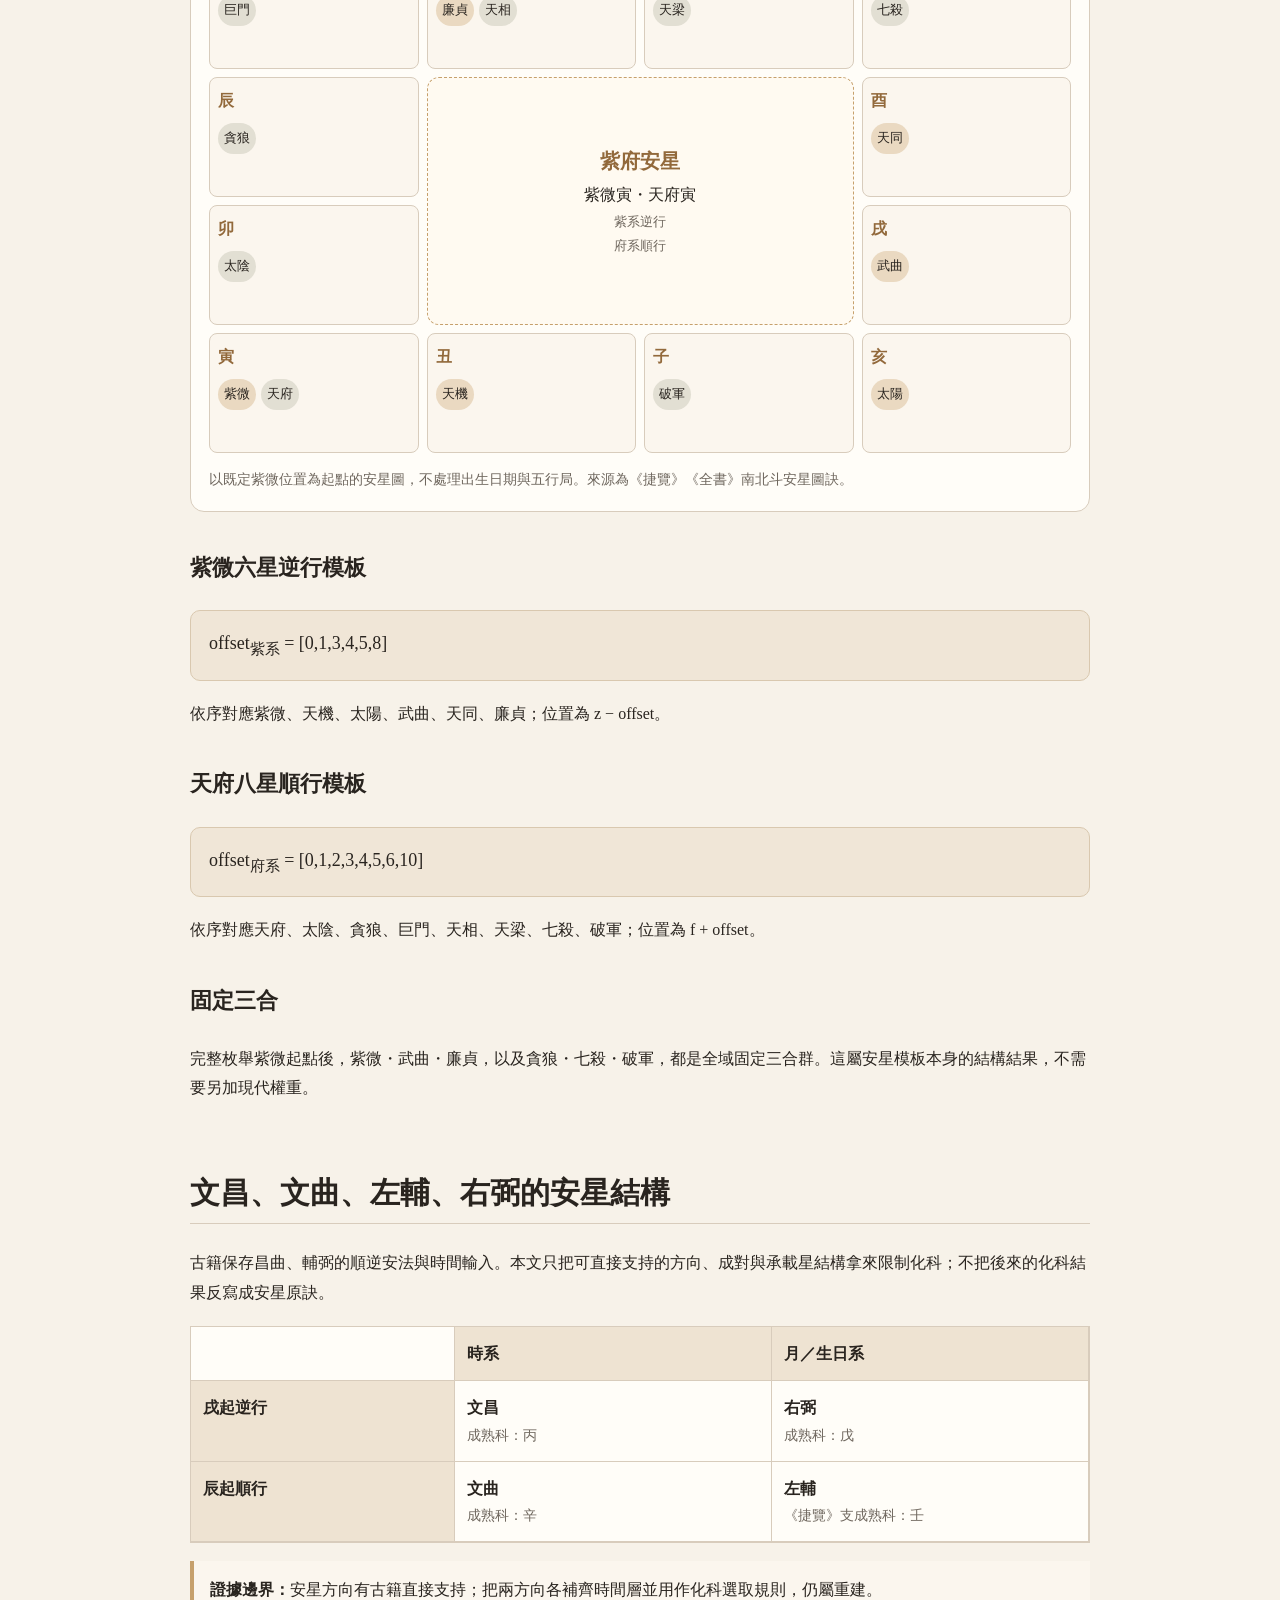
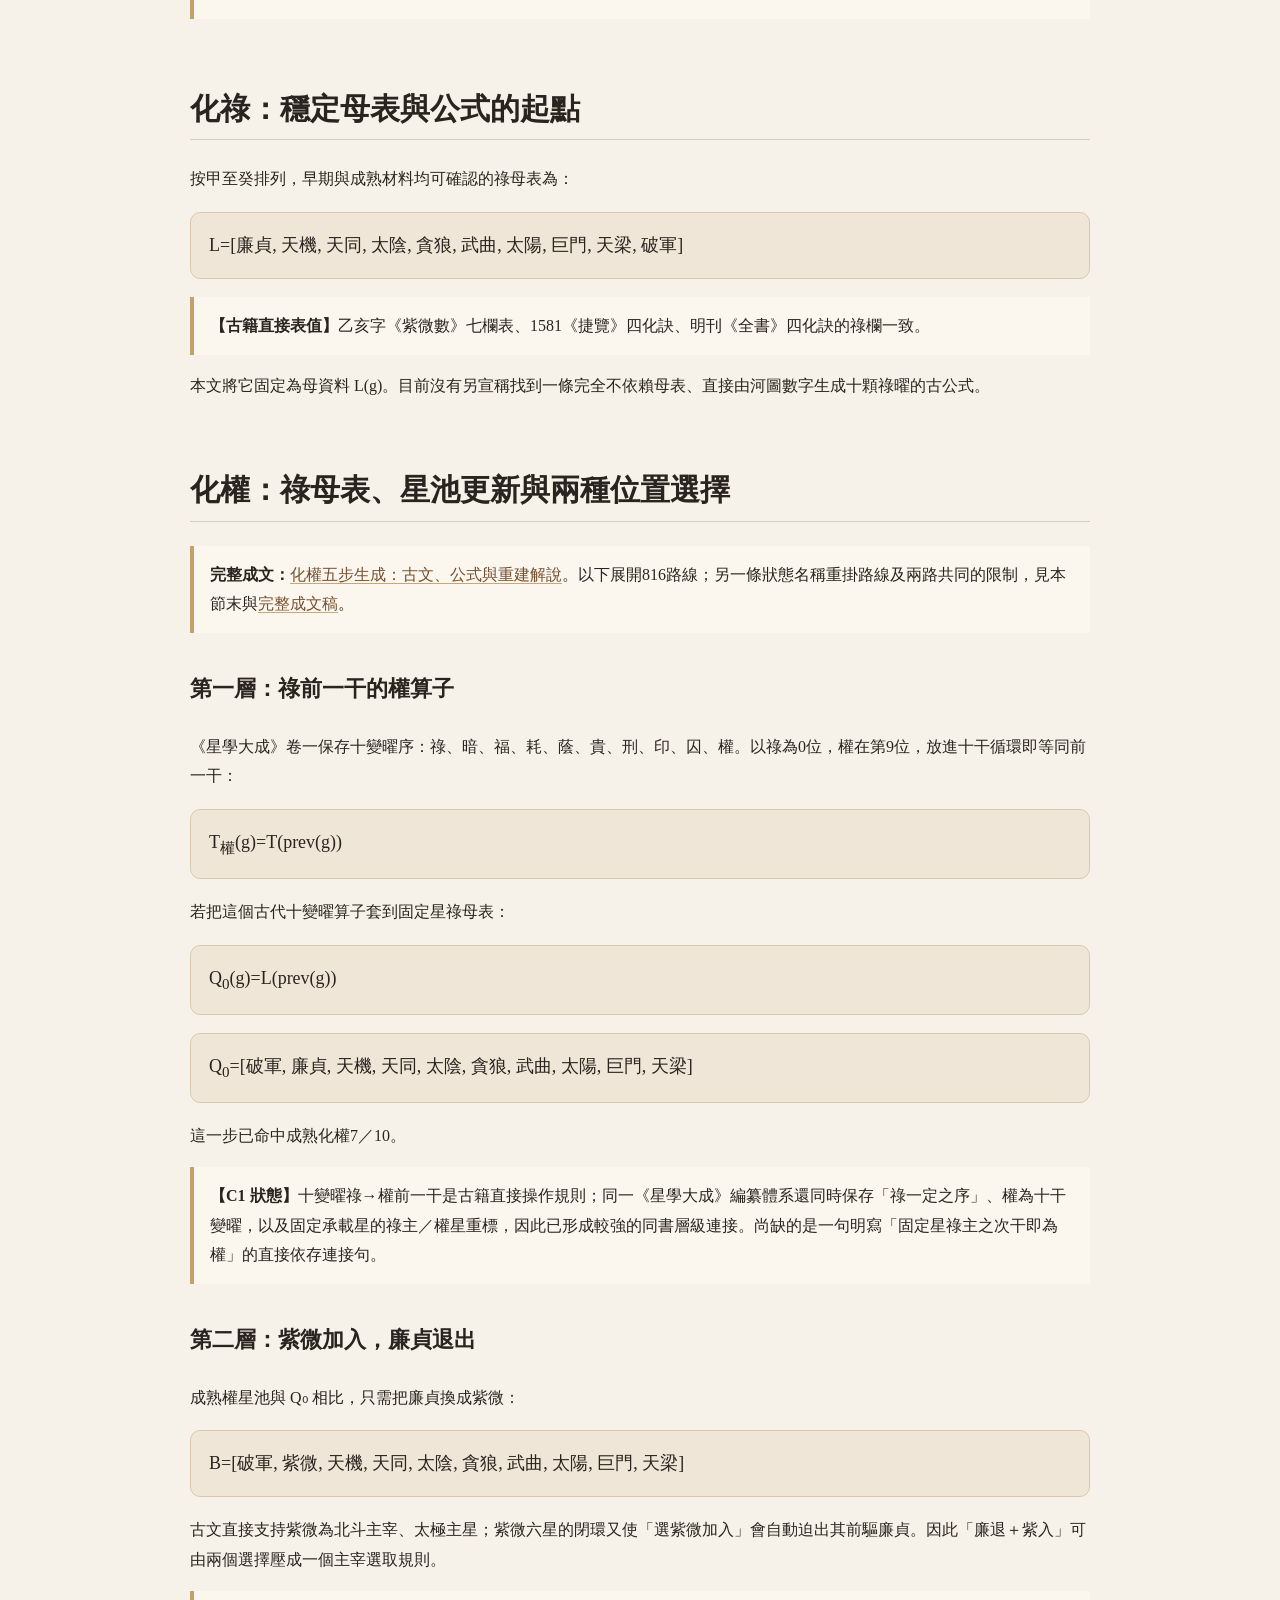
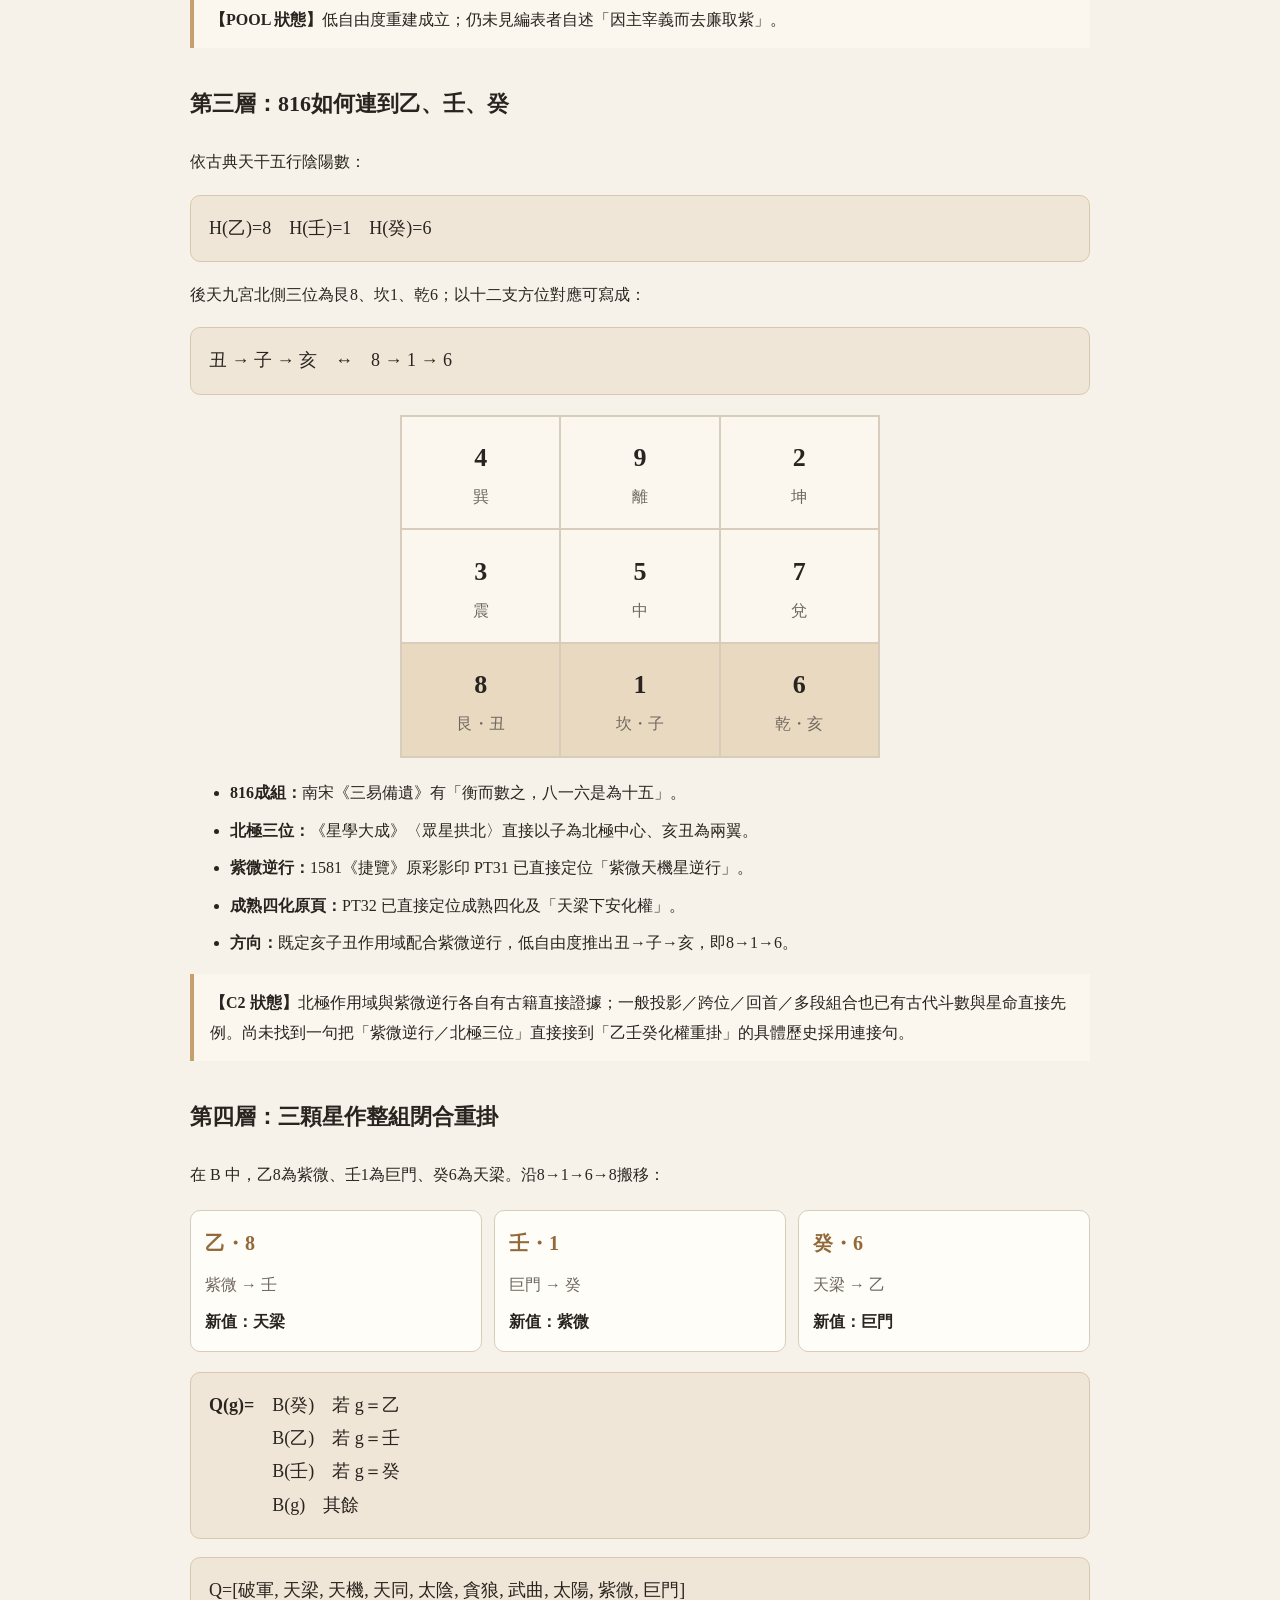
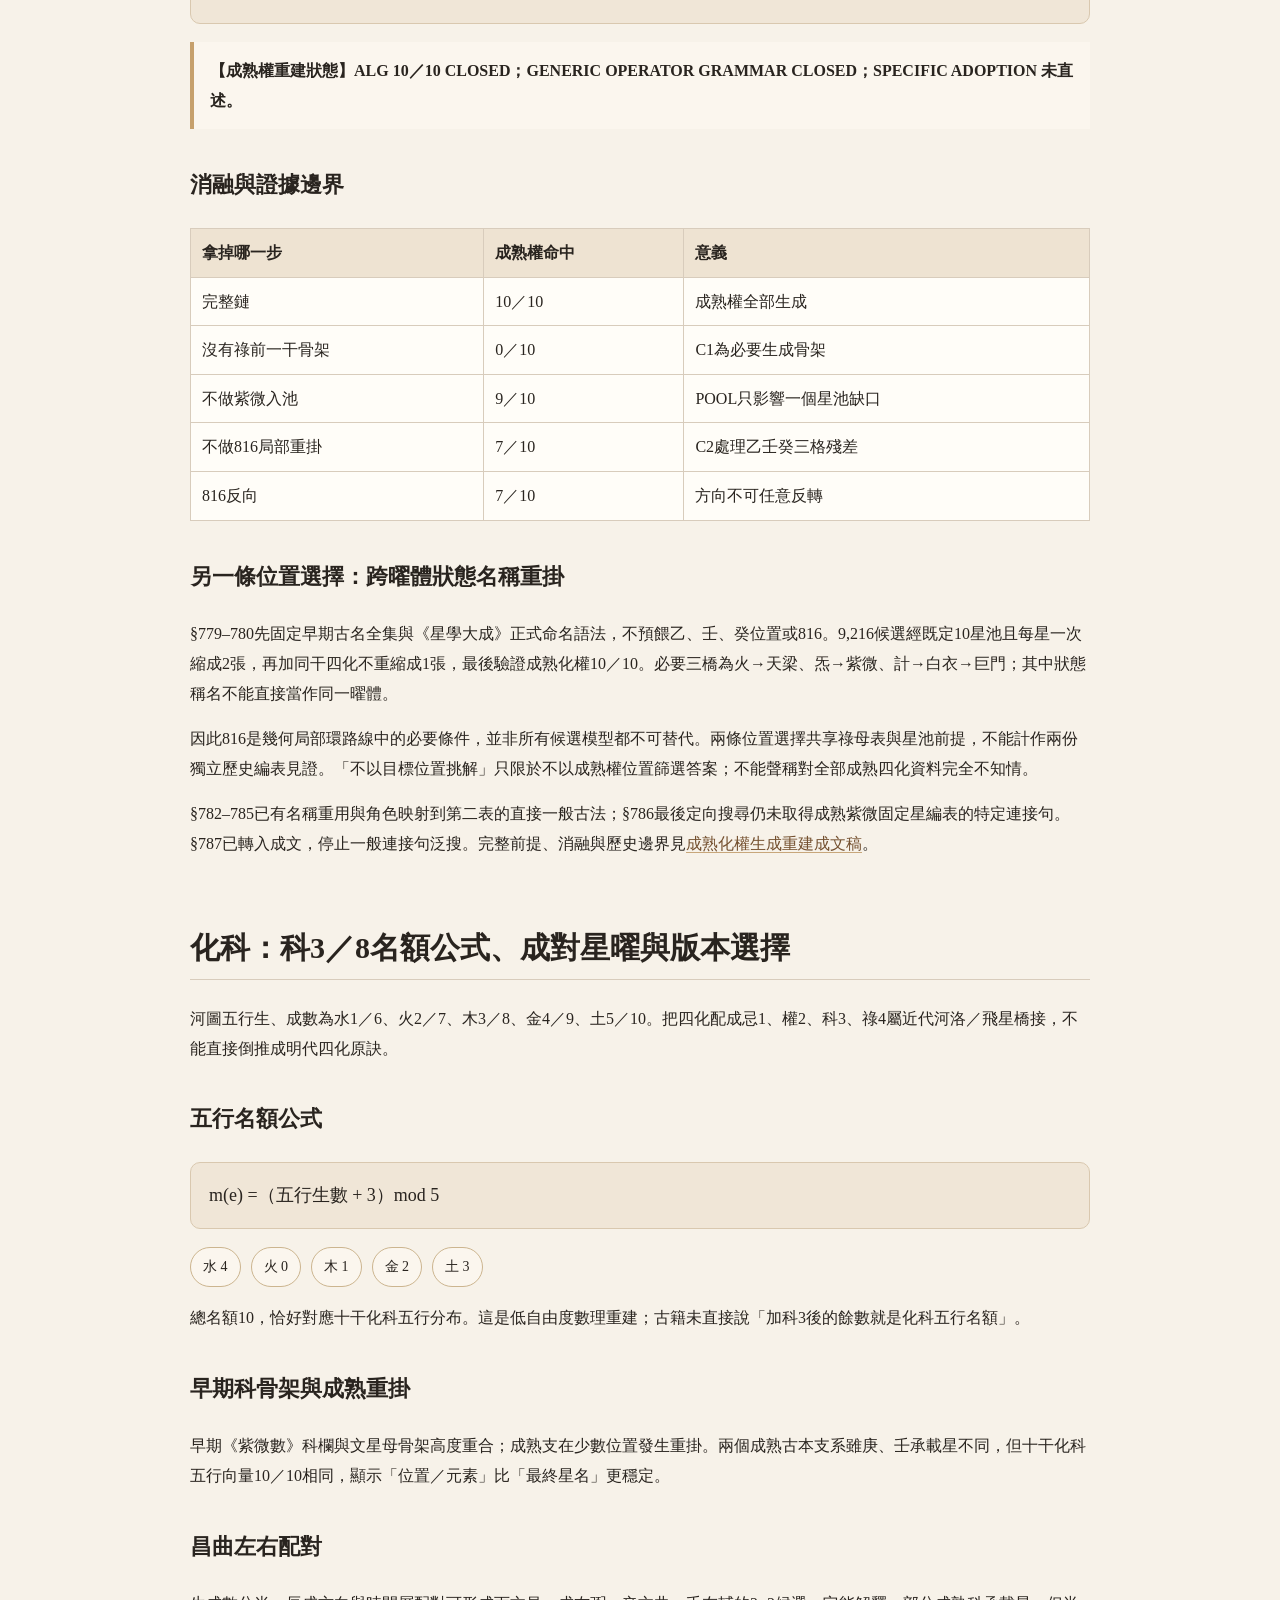
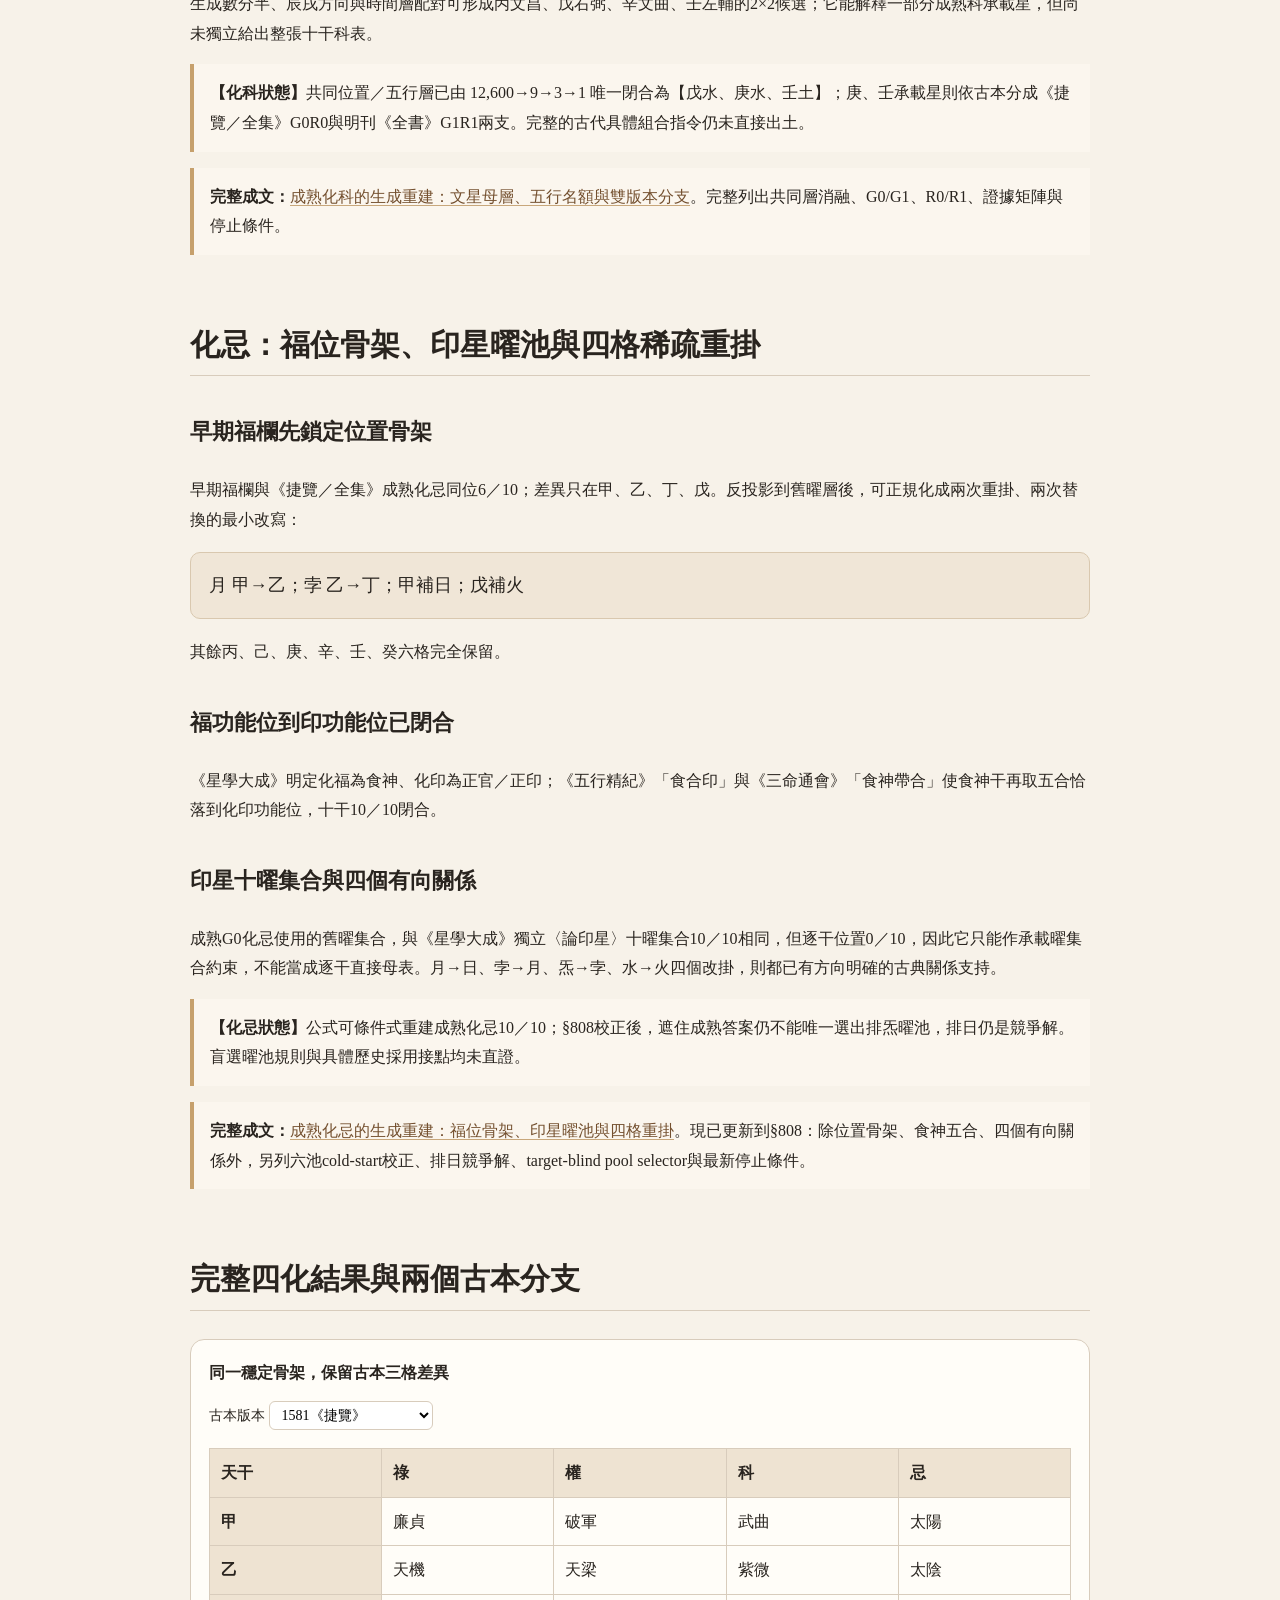
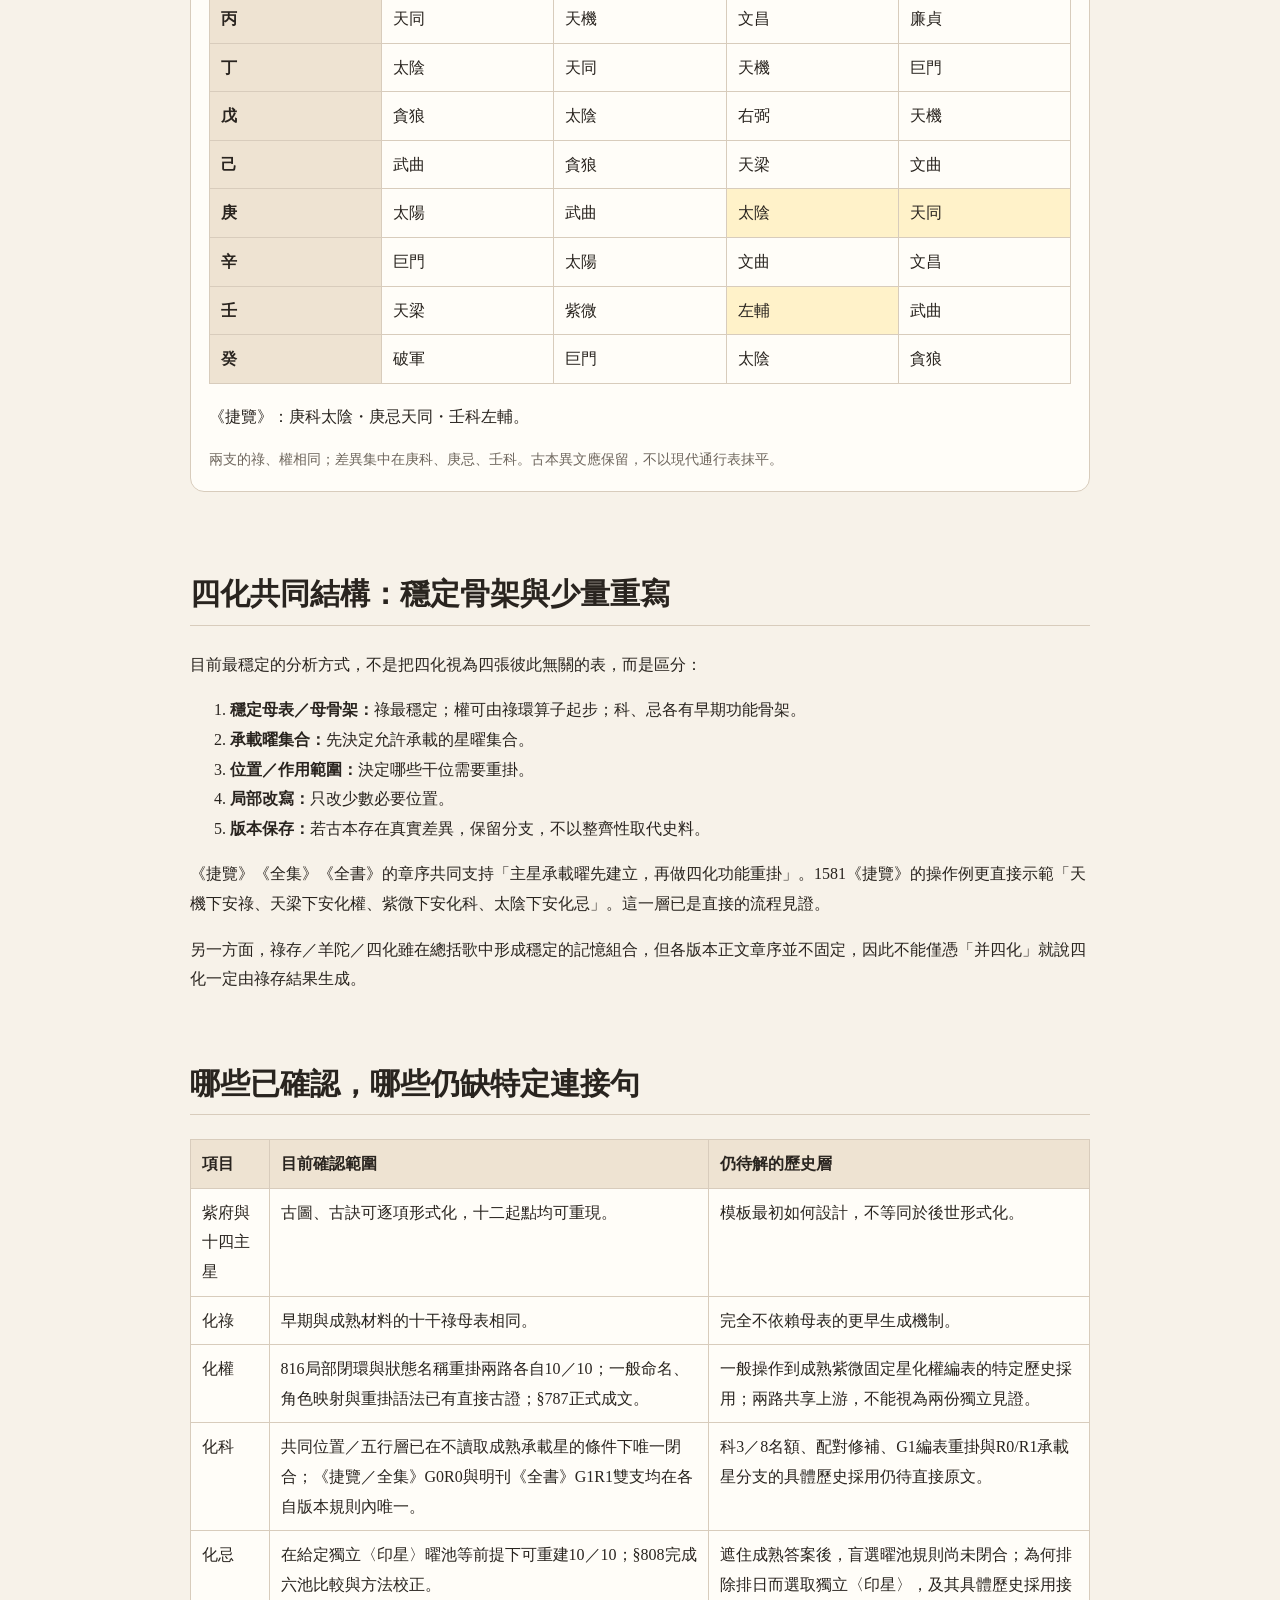
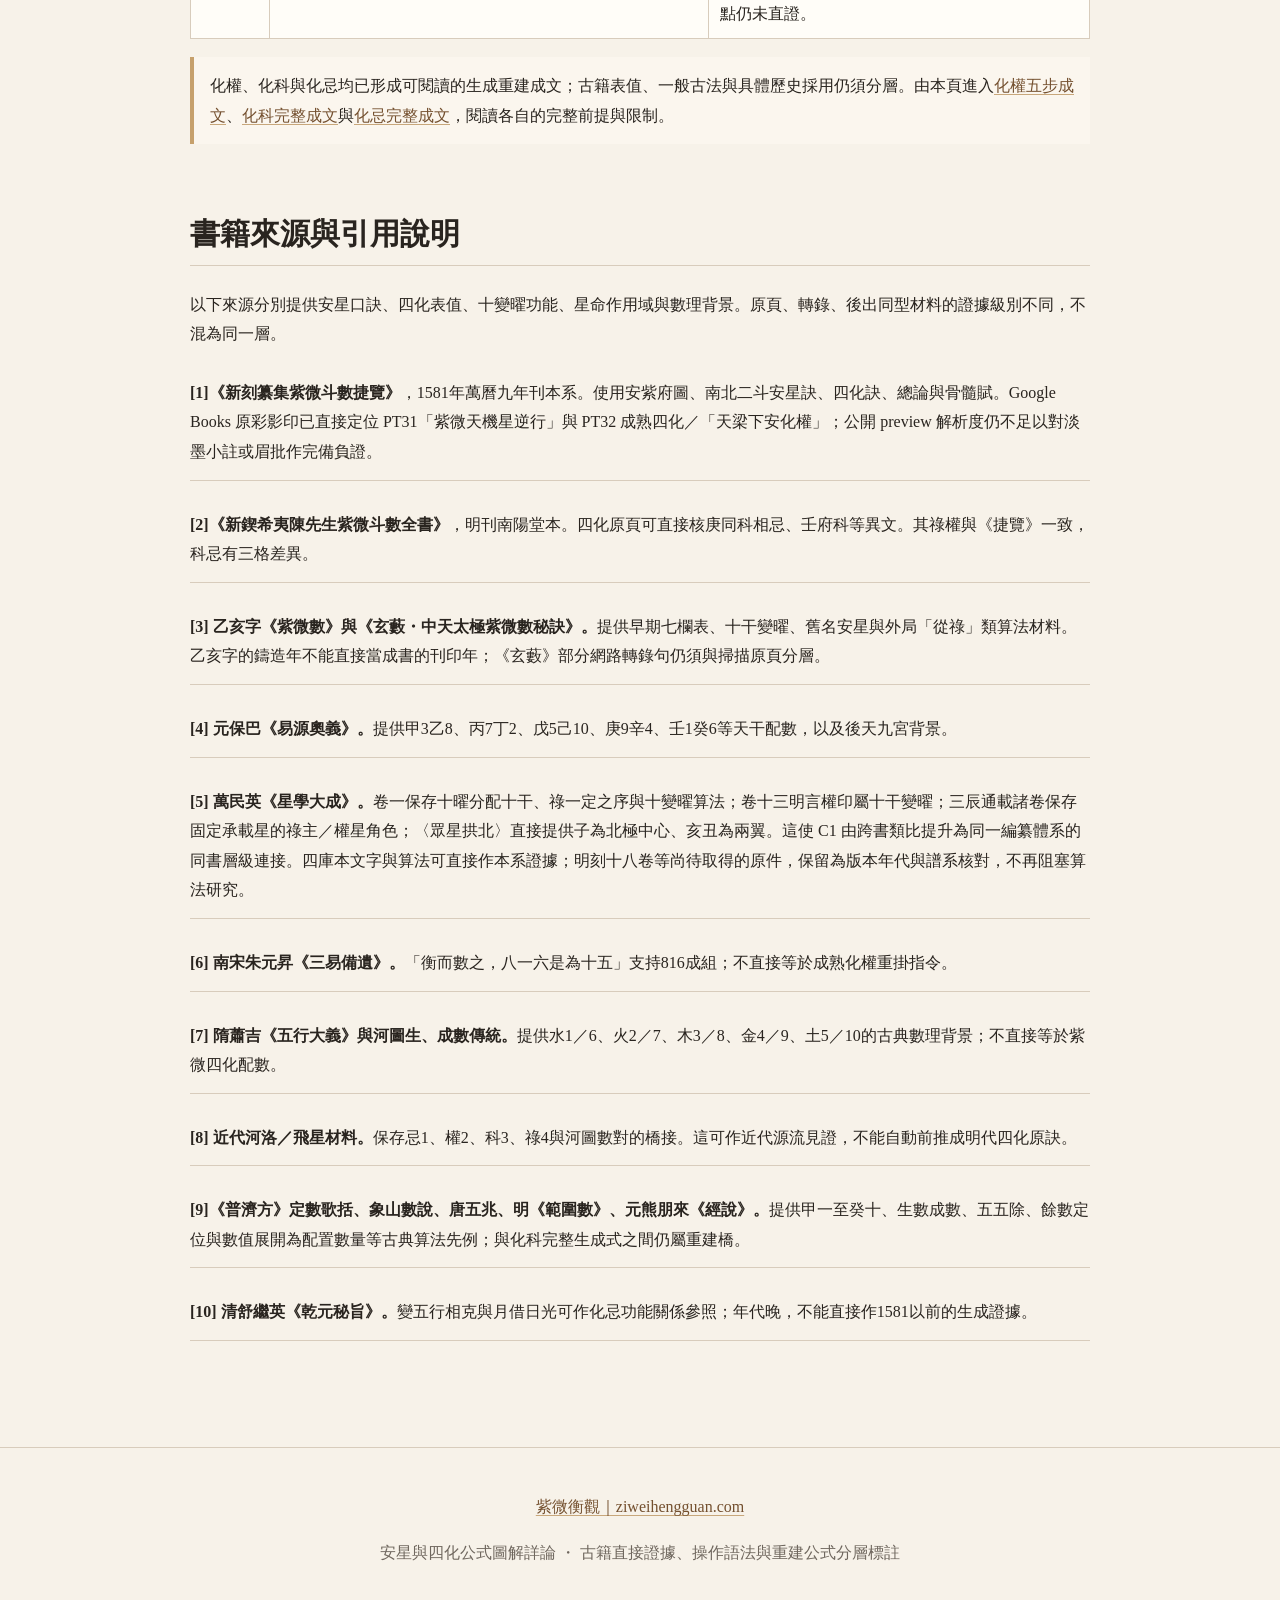
==== commit 0f1cb454: "Update Hua Ji research to section 808 with target-blind pool selection correction" ====
--- a/website/index.html
+++ b/website/index.html
@@ -47,9 +47,9 @@
 <div class="reading-links" aria-label="完整成文入口">
 <a href="./quan-five-steps.html"><strong>化權五步成文</strong><span>古文、公式、逐步解說與來源；展開816局部閉環，連接最新完整成文稿。</span></a>
 <a href="./mature-hua-ke.html"><strong>化科完整成文</strong><span>文星母層、共同位置與五行骨架，以及庚、壬雙版本分支。</span></a>
-<a href="./mature-hua-ji.html"><strong>化忌完整成文</strong><span>福位骨架、印星十曜集合、四格稀疏重掛，以及唯一未直證的歷史跨表接點。</span></a>
-</div>
-<p class="formula-note">化權成文基準：§787；化科成文基準：§793；化忌成文基準：§801。算法重建與古代特定採用證據分開標示。</p>
+<a href="./mature-hua-ji.html"><strong>化忌完整成文</strong><span>條件式公式可重建成熟化忌10／10；§807–808再校正六池盲選問題，排日仍是競爭解。</span></a>
+</div>
+<p class="formula-note">化權成文基準：§787；化科成文基準：§793；化忌成文基準：§808。算法重建、target-blind選池與古代特定採用證據分開標示。</p>
 
 <details class="contents">
 <summary>文章導覽</summary>
@@ -282,8 +282,8 @@
 
 <h3>印星十曜集合與四個有向關係</h3>
 <p>成熟G0化忌使用的舊曜集合，與《星學大成》獨立〈論印星〉十曜集合10／10相同，但逐干位置0／10，因此它只能作承載曜集合約束，不能當成逐干直接母表。月→日、孛→月、炁→孛、水→火四個改掛，則都已有方向明確的古典關係支持。</p>
-<p class="formula-note"><strong>【化忌狀態】</strong>算法／重建鏈已完成到低自由度；唯一尚未直證的是「化印功能位→獨立〈印星〉承載曜表」這個具體歷史跨表接點。</p>
-<p class="callout"><strong>完整成文：</strong><a href="./mature-hua-ji.html">成熟化忌的生成重建：福位骨架、印星曜池與四格重掛</a>。完整列出位置骨架、食神五合、印星十曜集合、四個有向關係、最終檢驗、證據矩陣與停止條件。</p>
+<p class="formula-note"><strong>【化忌狀態】</strong>公式可條件式重建成熟化忌10／10；§808校正後，遮住成熟答案仍不能唯一選出排炁曜池，排日仍是競爭解。盲選曜池規則與具體歷史採用接點均未直證。</p>
+<p class="callout"><strong>完整成文：</strong><a href="./mature-hua-ji.html">成熟化忌的生成重建：福位骨架、印星曜池與四格重掛</a>。現已更新到§808：除位置骨架、食神五合、四個有向關係外，另列六池cold-start校正、排日競爭解、target-blind pool selector與最新停止條件。</p>
 </section>
 
 <section id="chapter-9">
@@ -333,7 +333,7 @@
 <tr><td>化祿</td><td>早期與成熟材料的十干祿母表相同。</td><td>完全不依賴母表的更早生成機制。</td></tr>
 <tr><td>化權</td><td>816局部閉環與狀態名稱重掛兩路各自10／10；一般命名、角色映射與重掛語法已有直接古證；§787正式成文。</td><td>一般操作到成熟紫微固定星化權編表的特定歷史採用；兩路共享上游，不能視為兩份獨立見證。</td></tr>
 <tr><td>化科</td><td>共同位置／五行層已在不讀取成熟承載星的條件下唯一閉合；《捷覽／全集》G0R0與明刊《全書》G1R1雙支均在各自版本規則內唯一。</td><td>科3／8名額、配對修補、G1編表重掛與R0/R1承載星分支的具體歷史採用仍待直接原文。</td></tr>
-<tr><td>化忌</td><td>早期福位置骨架、福→印功能位、印星十曜集合約束與四格稀疏重掛已形成低自由度10／10重建；§801正式成文。</td><td>只剩「化印功能位→獨立〈印星〉承載曜表」這一個具體歷史跨表接點未直證。</td></tr>
+<tr><td>化忌</td><td>在給定獨立〈印星〉曜池等前提下可重建10／10；§808完成六池比較與方法校正。</td><td>遮住成熟答案後，盲選曜池規則尚未閉合；為何排除排日而選取獨立〈印星〉，及其具體歷史採用接點仍未直證。</td></tr>
 </tbody>
 </table>
 </div>
@@ -377,4 +377,4 @@
 
 <script src="./assets/anxing-four-hua.js?v=3" defer></script>
 </body>
-</html>+</html>
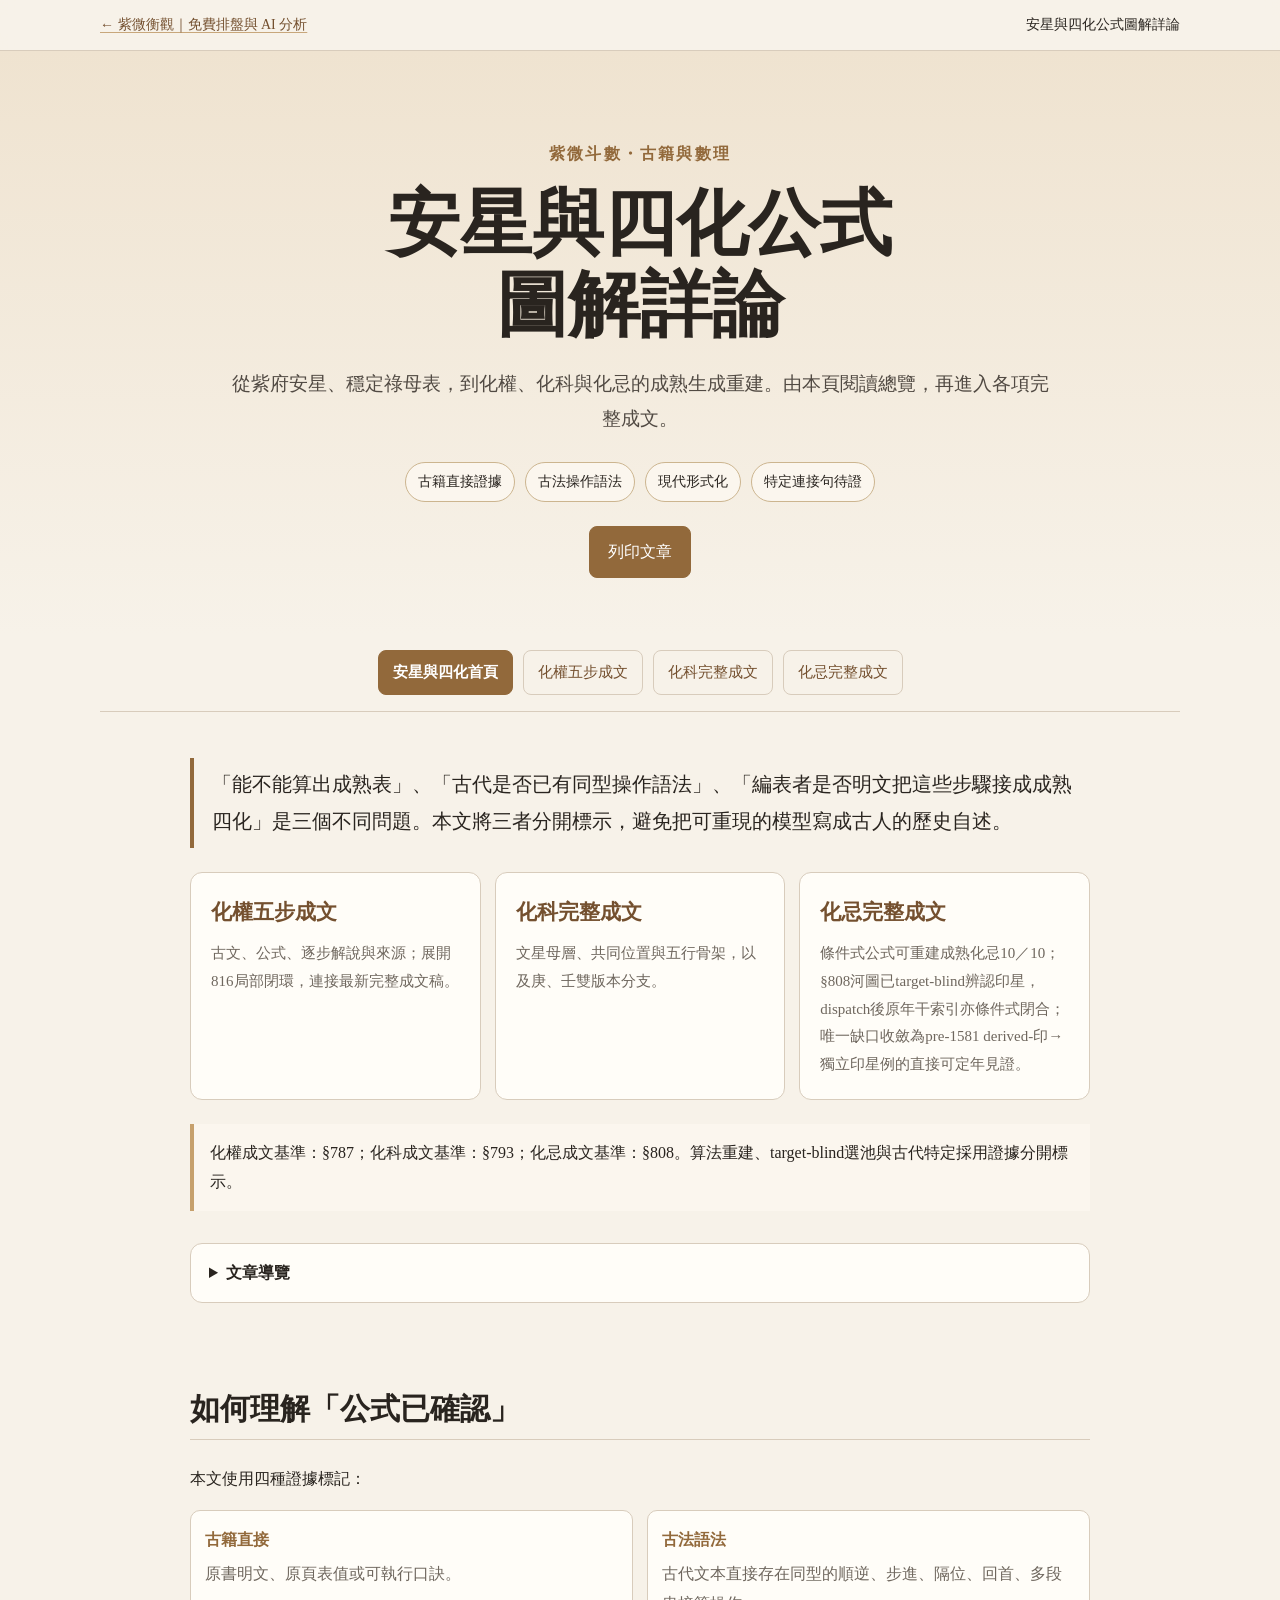
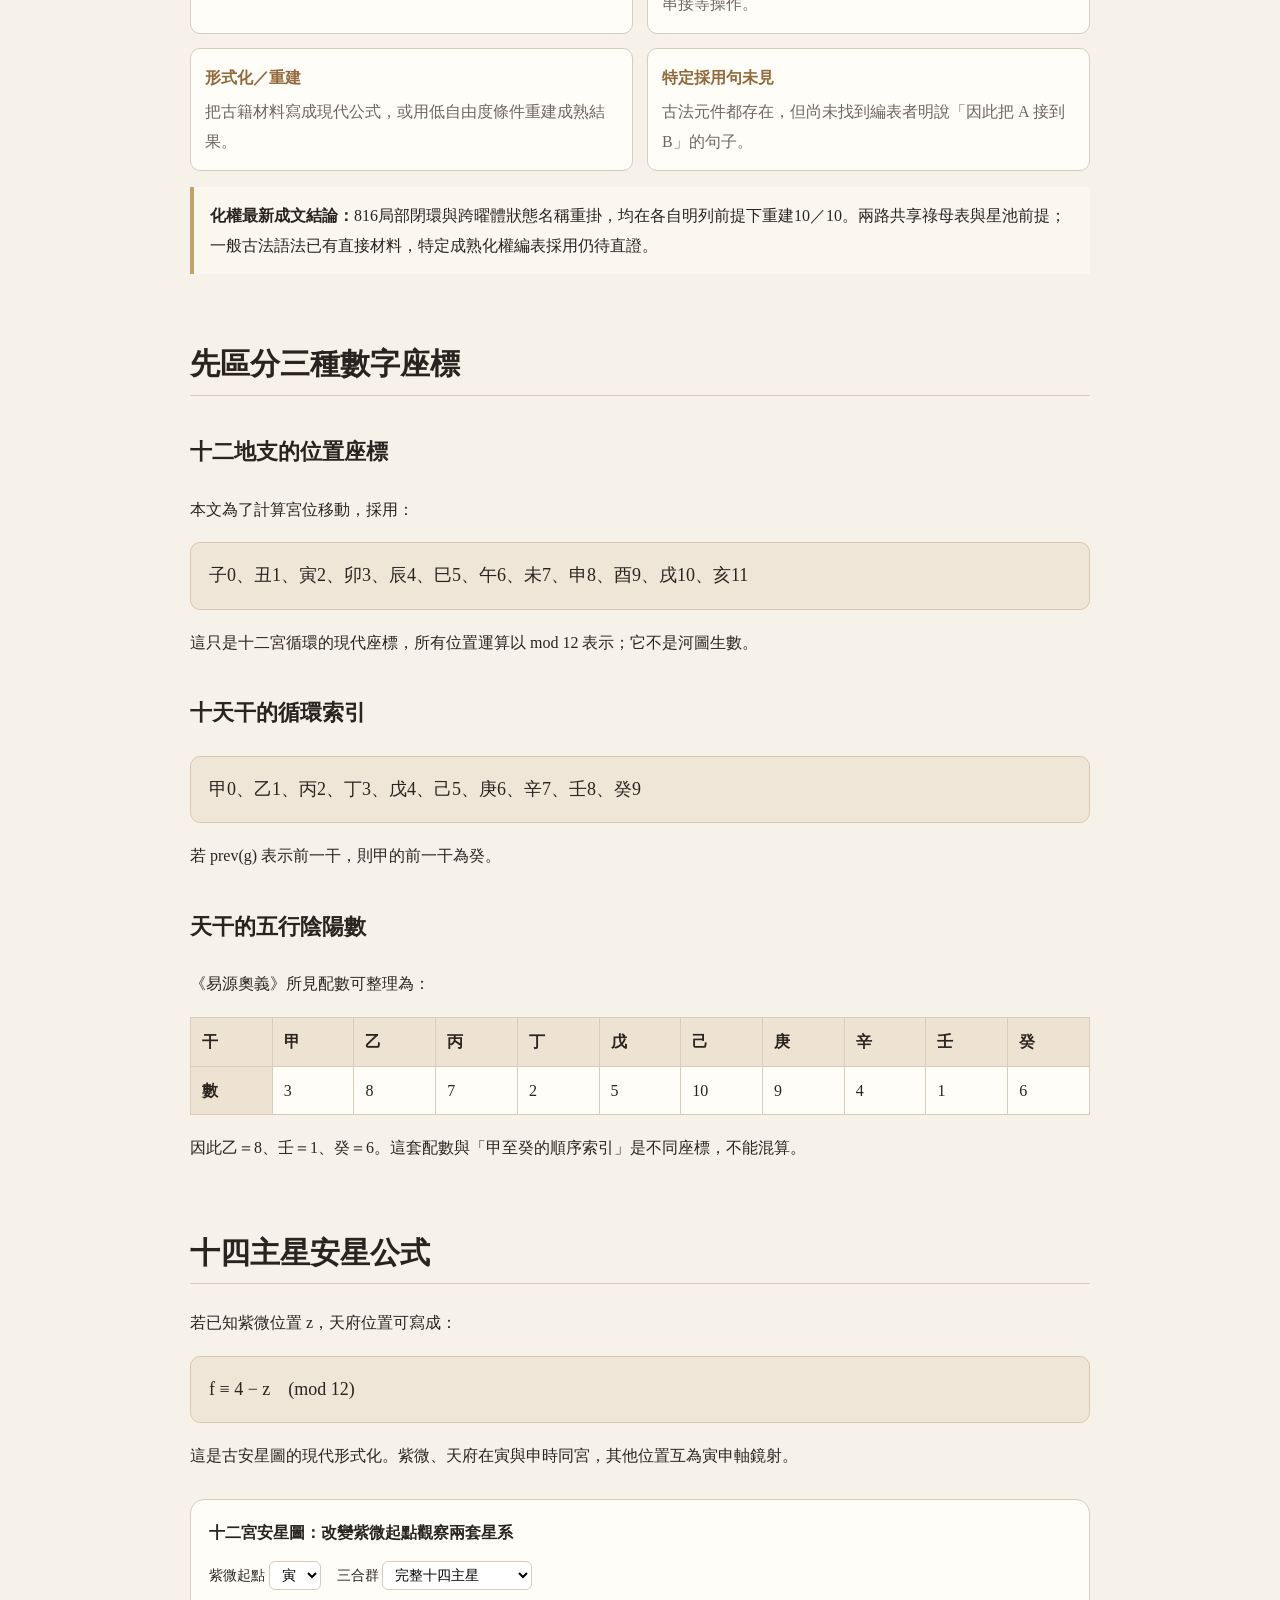
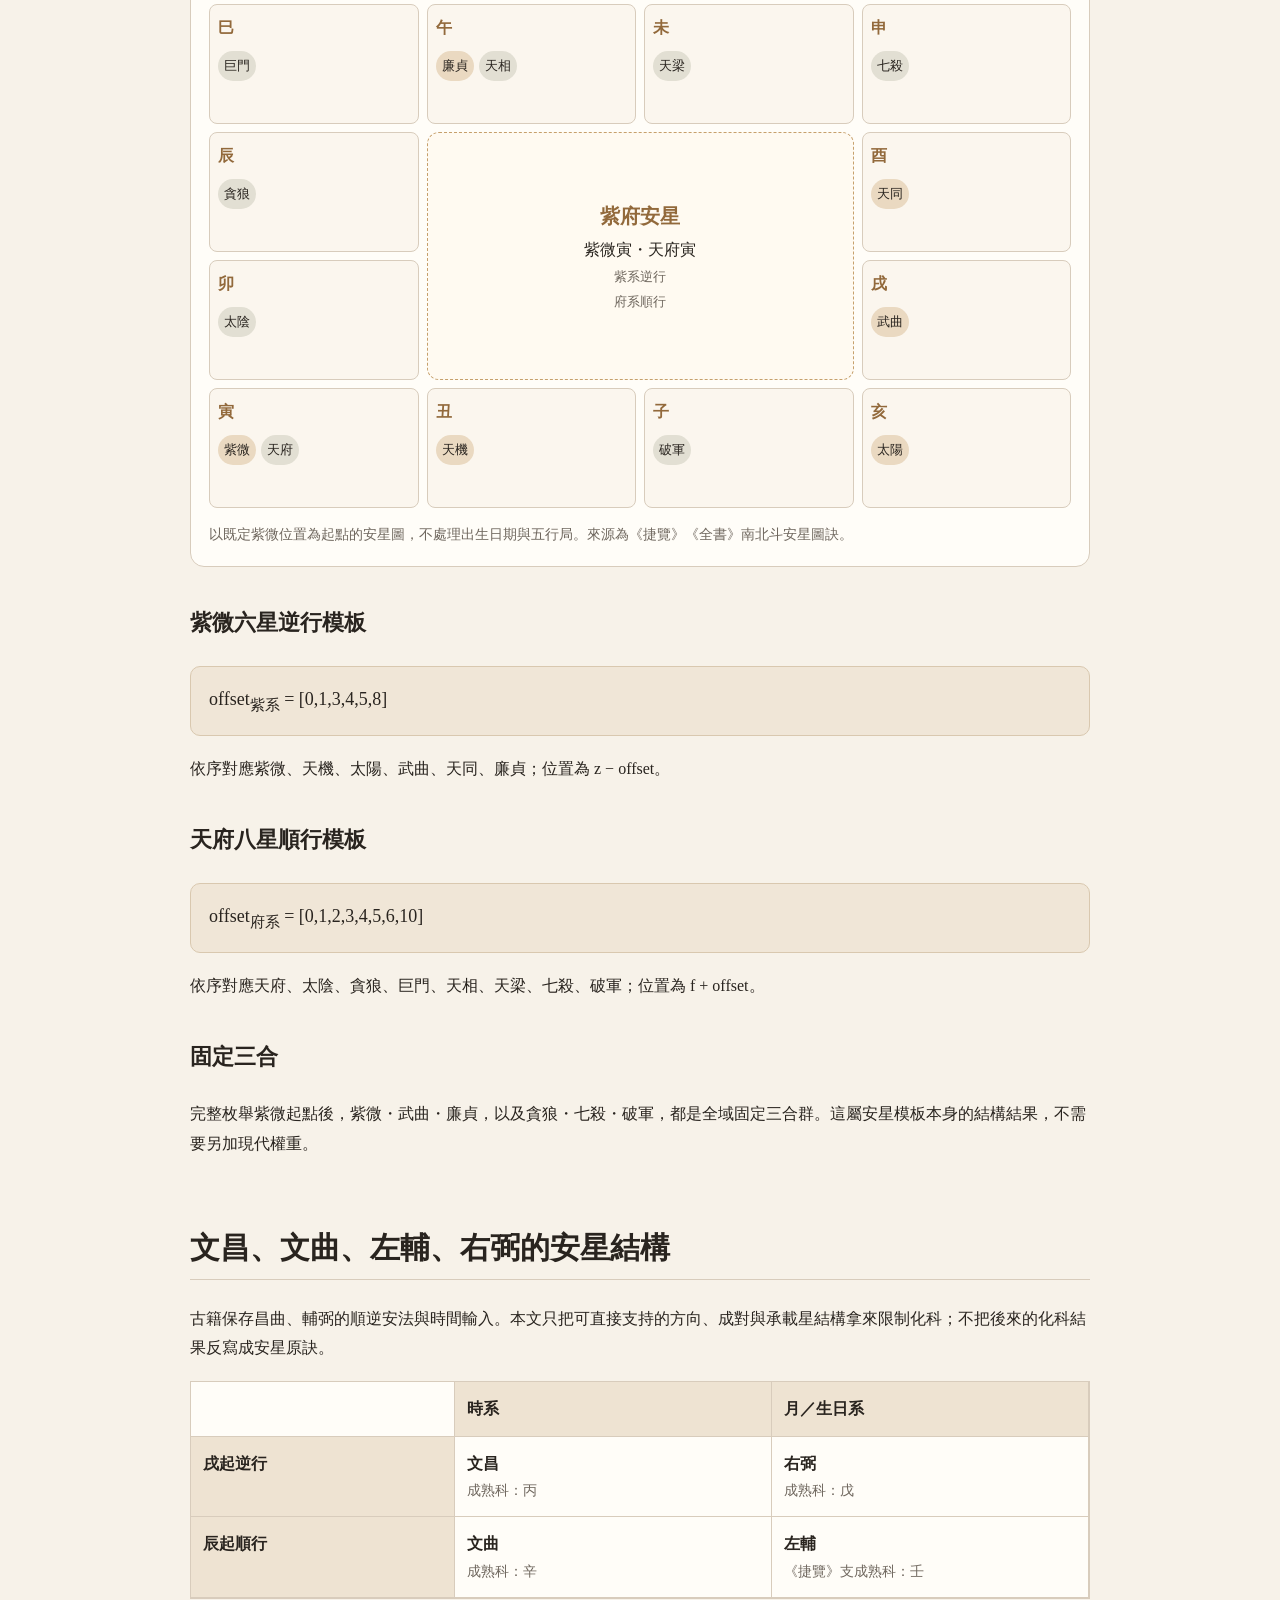
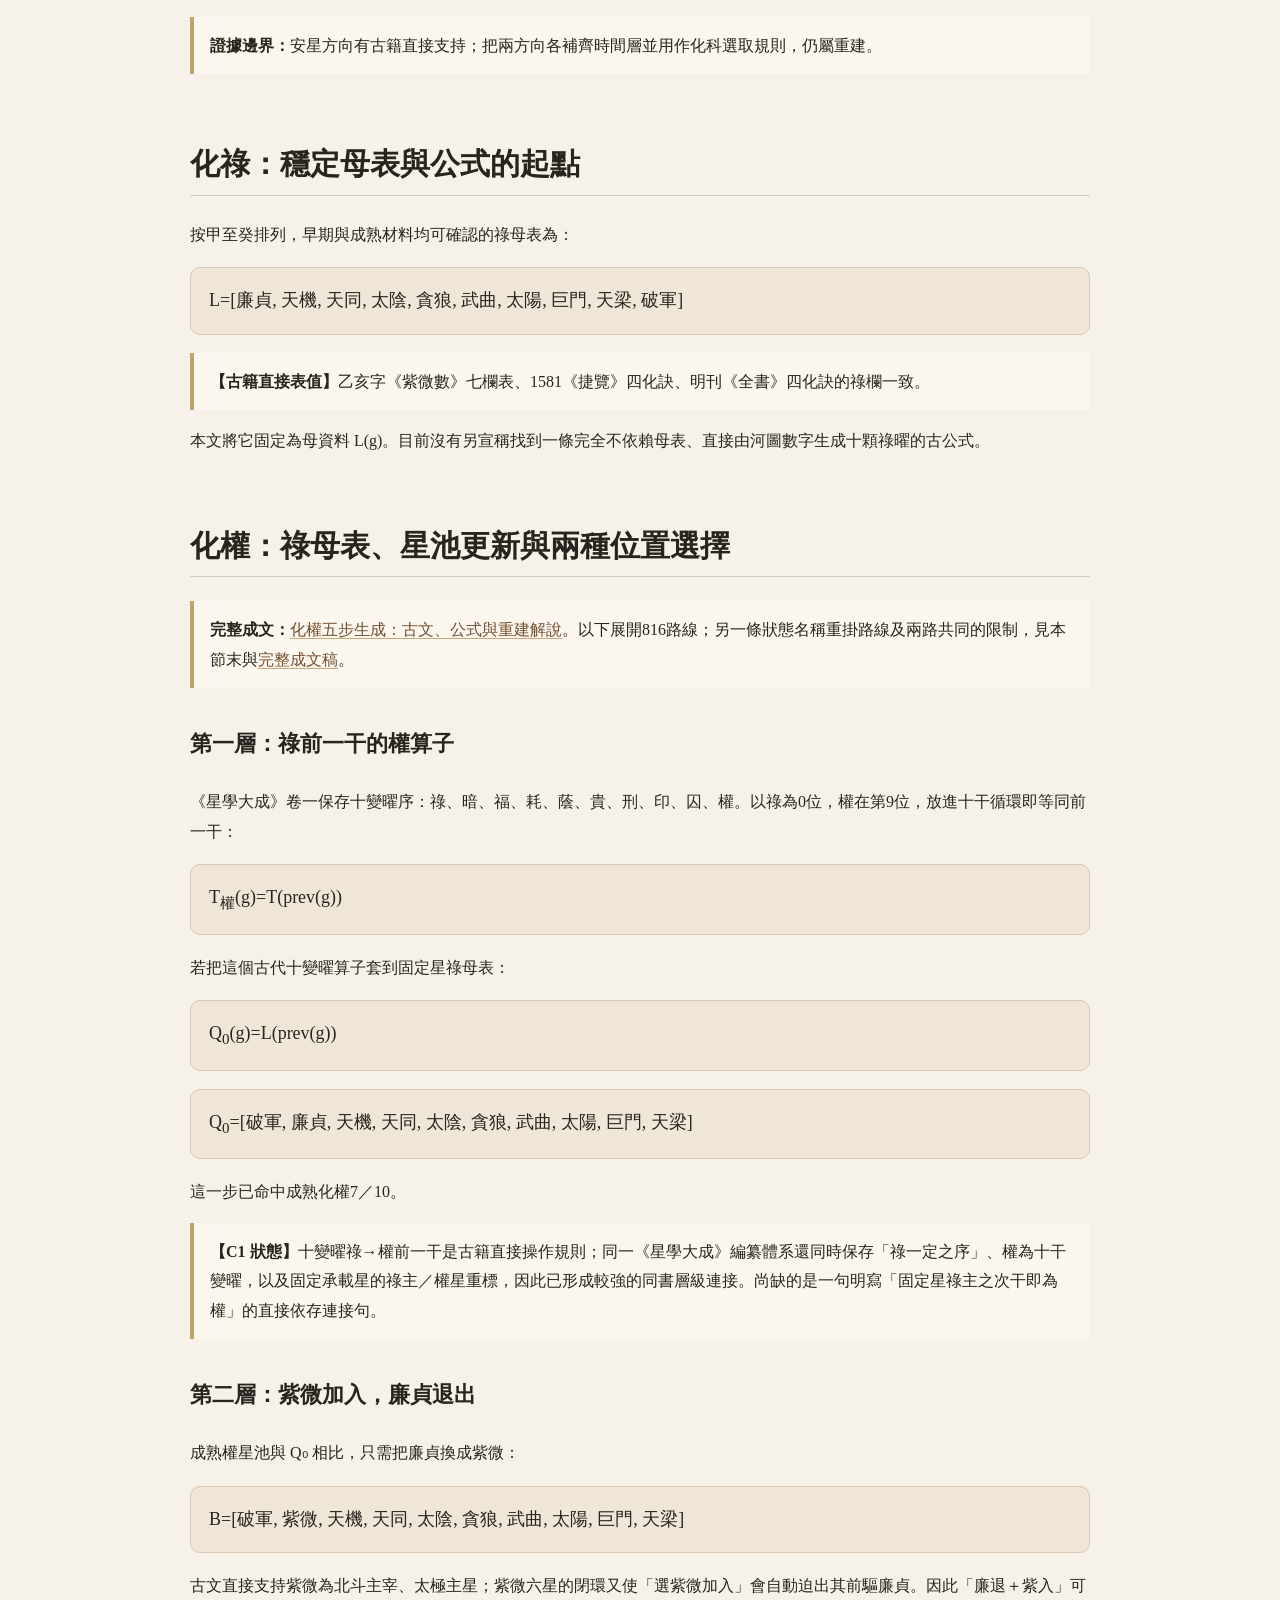
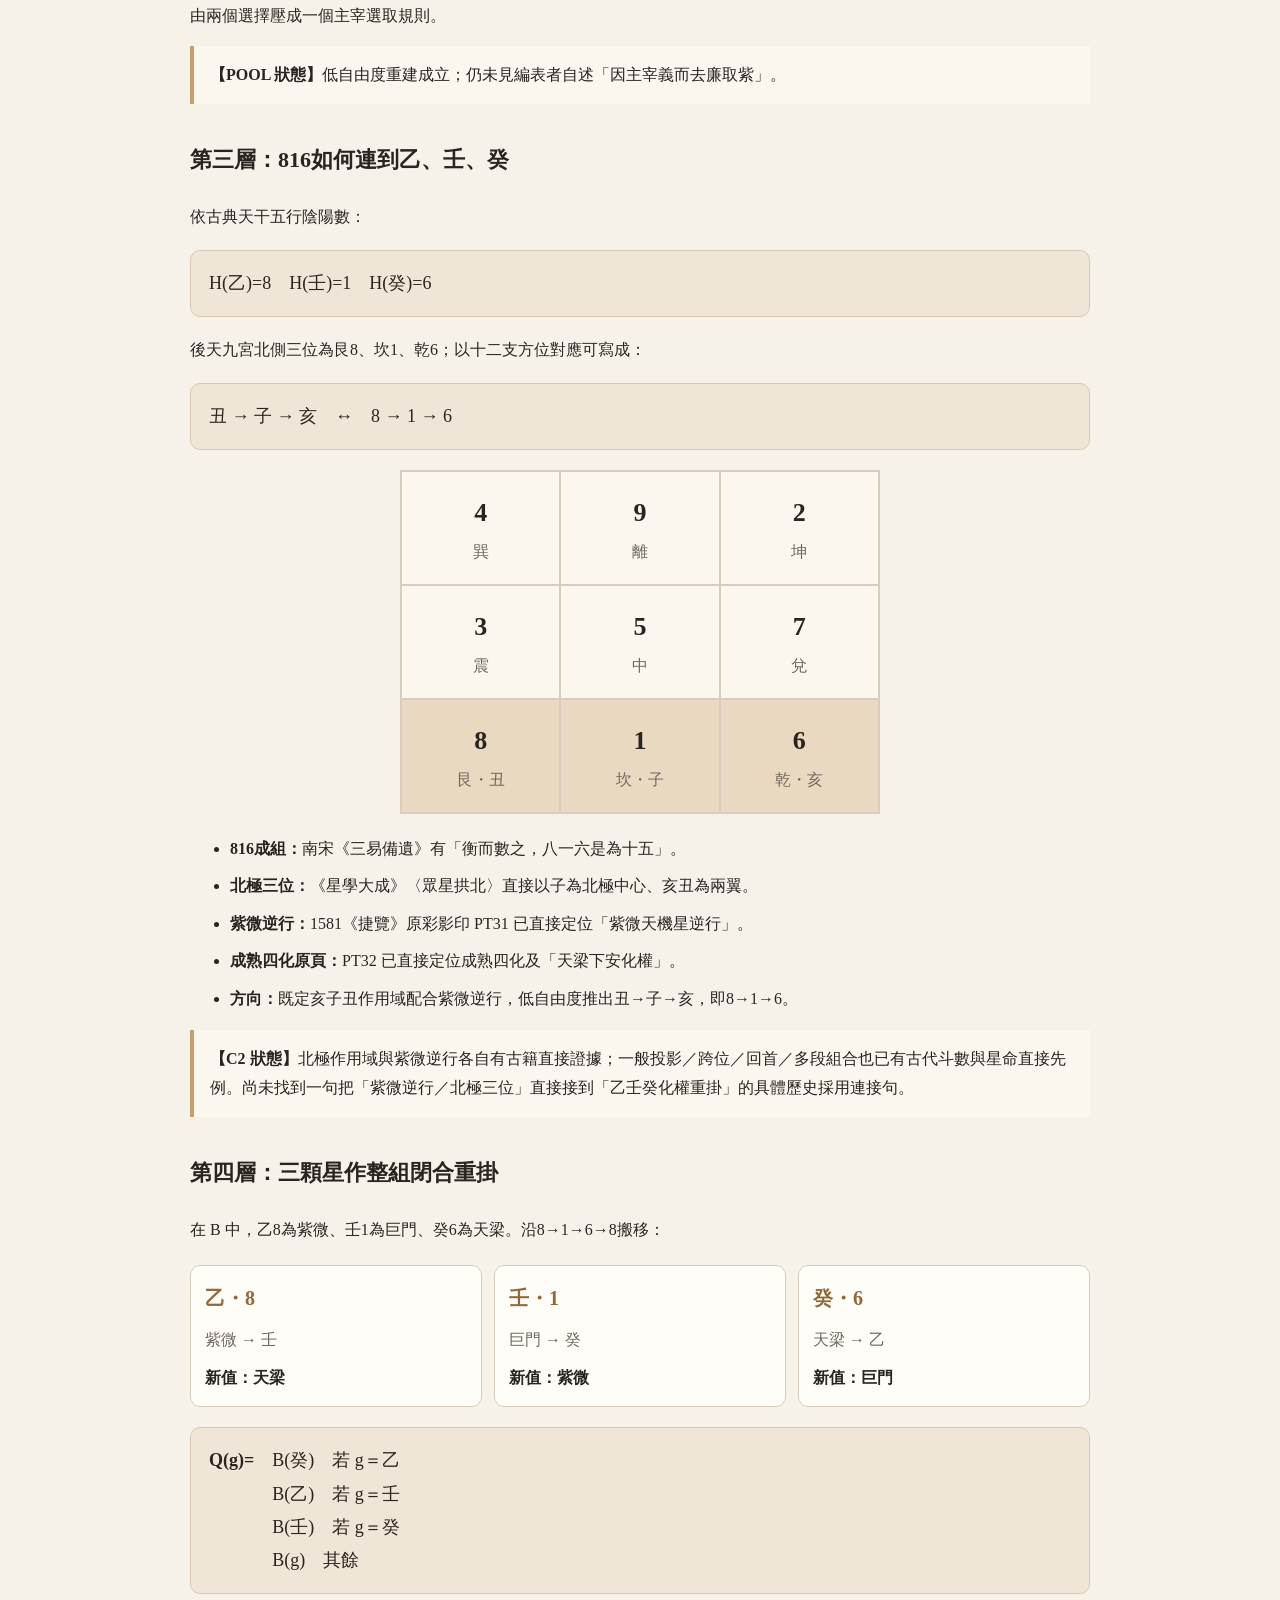
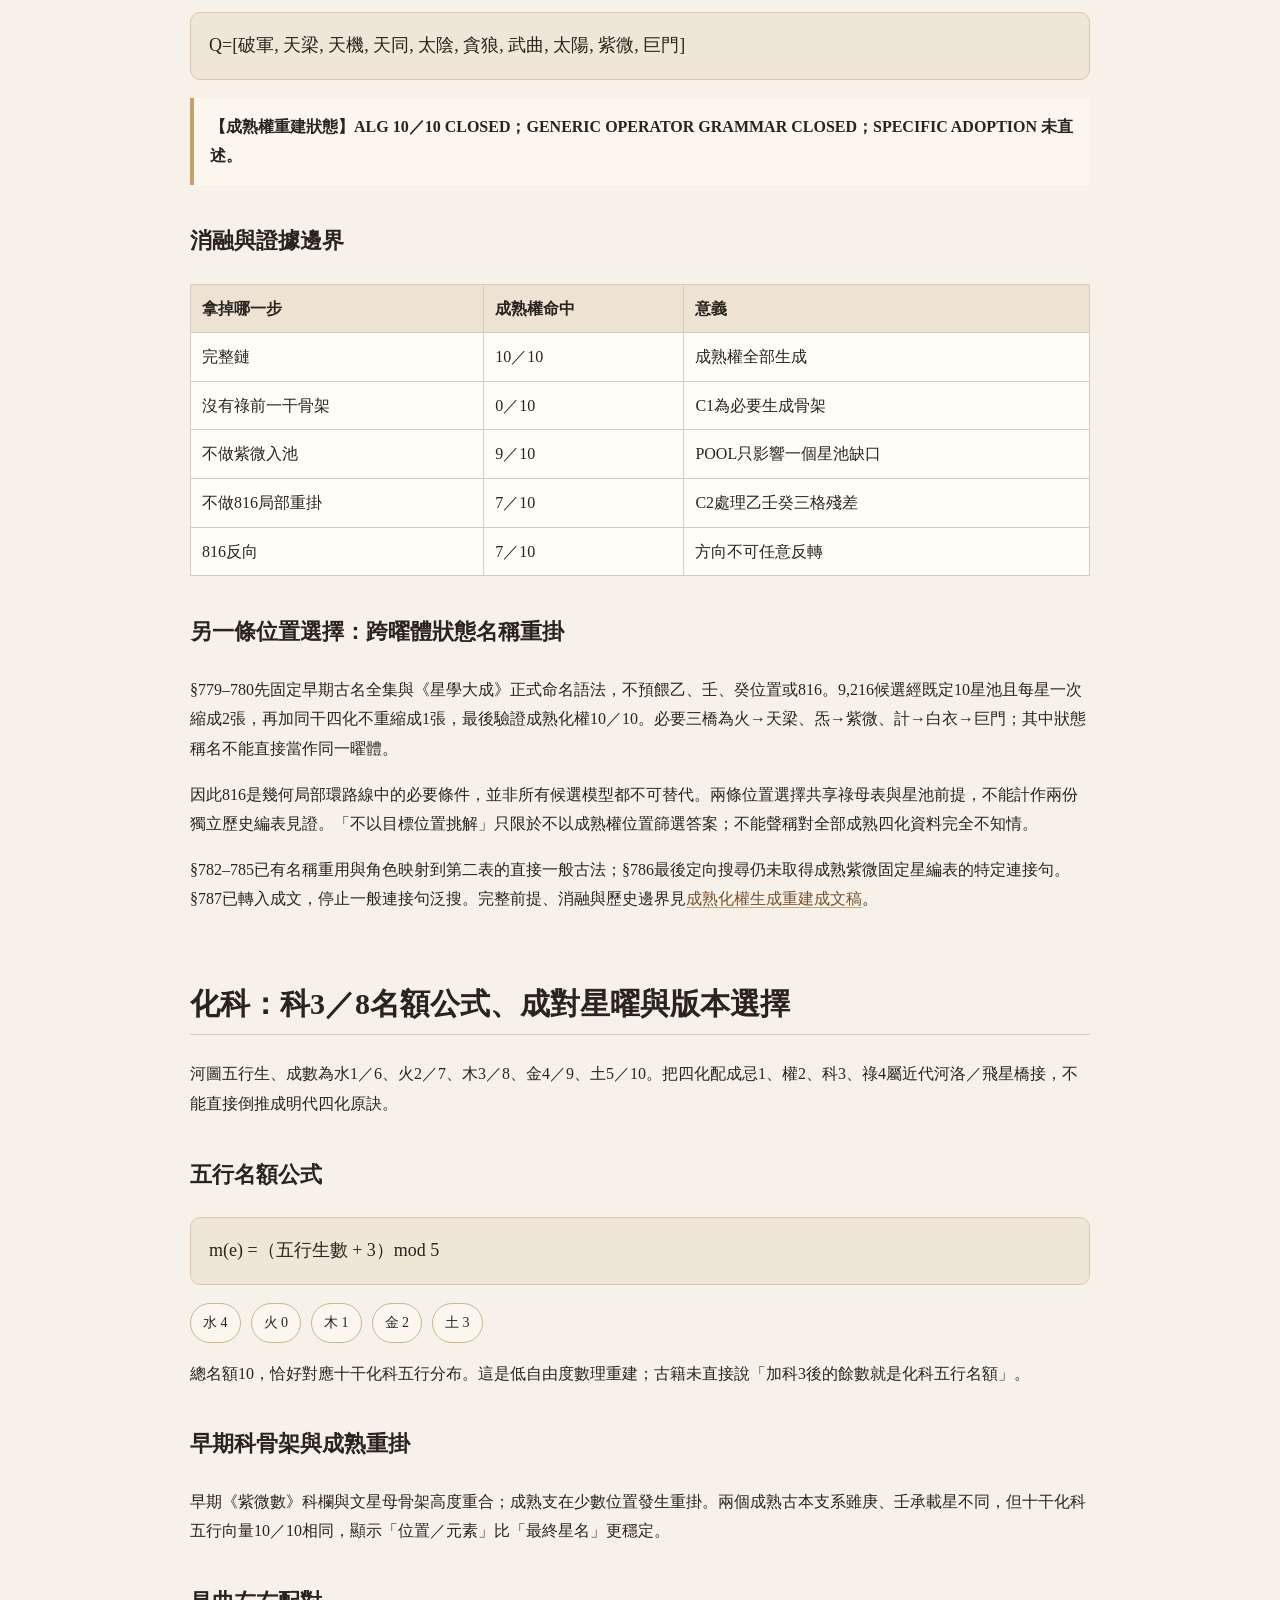
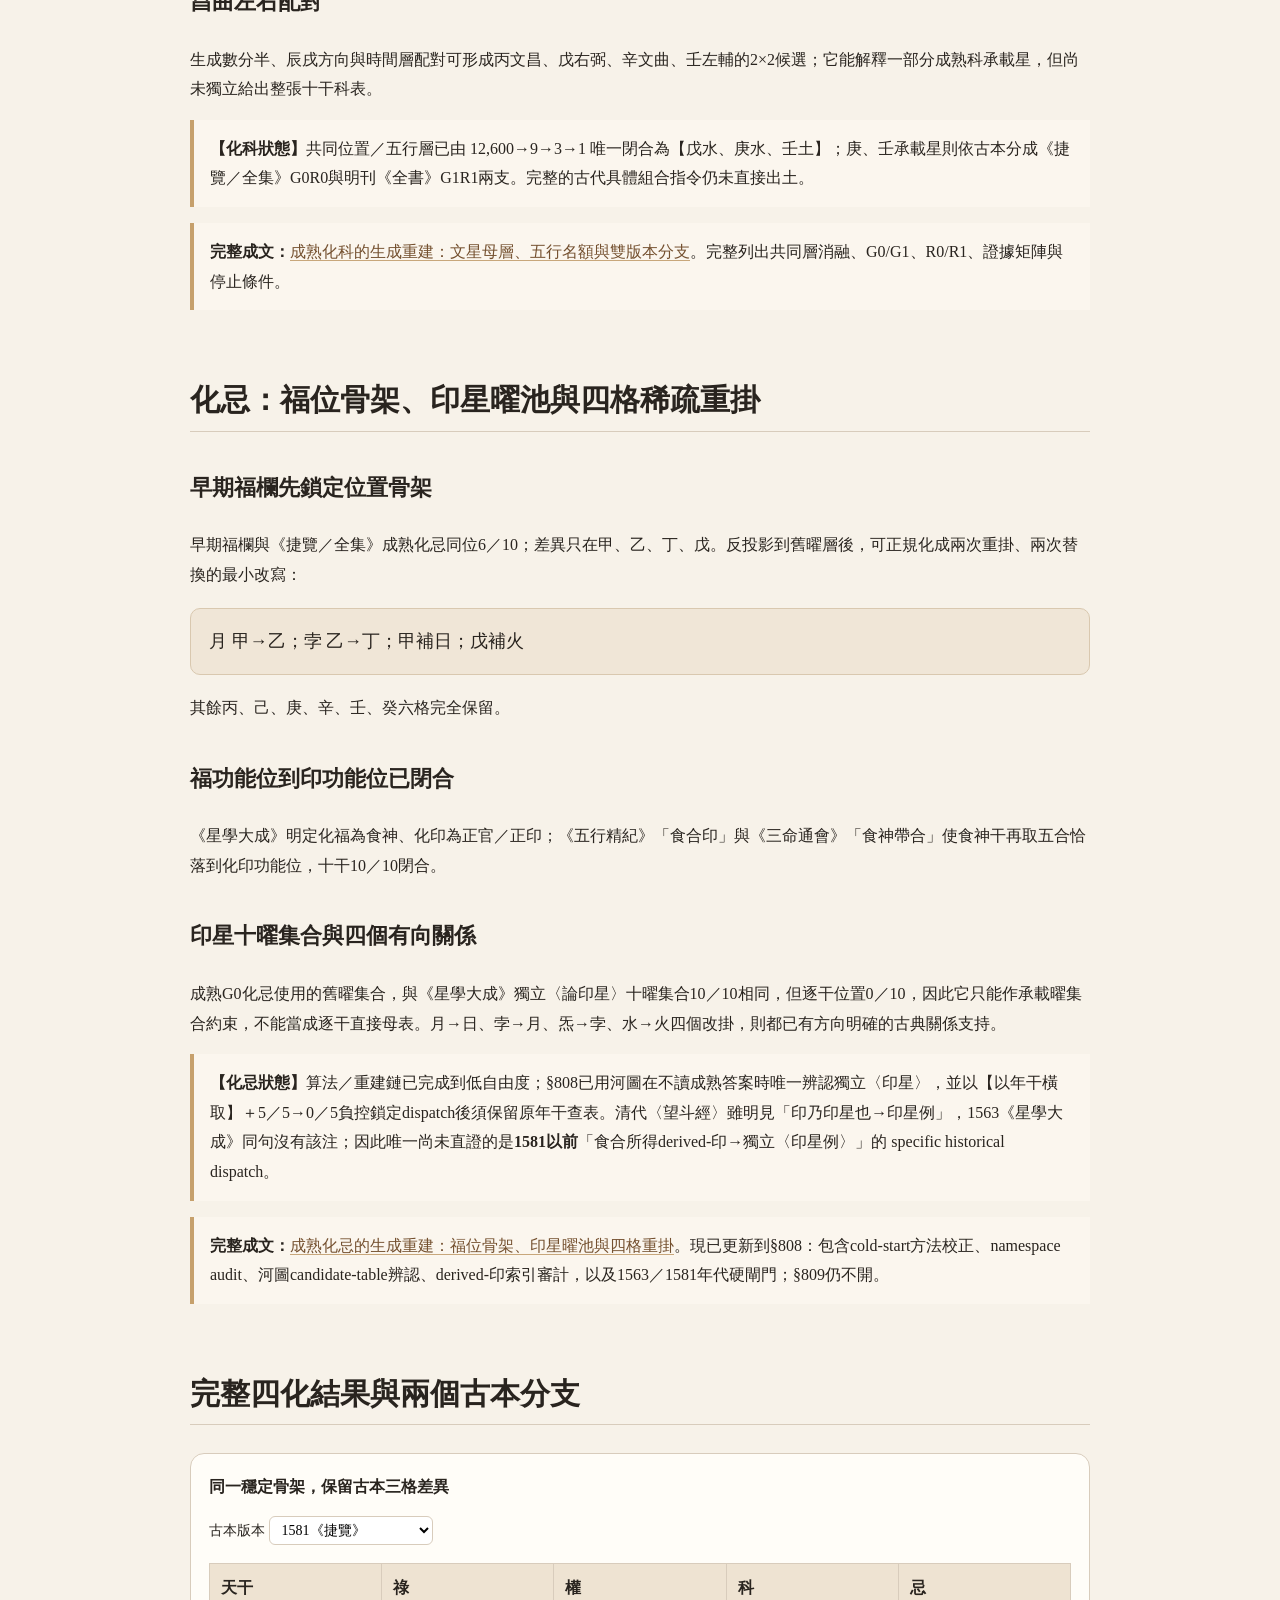
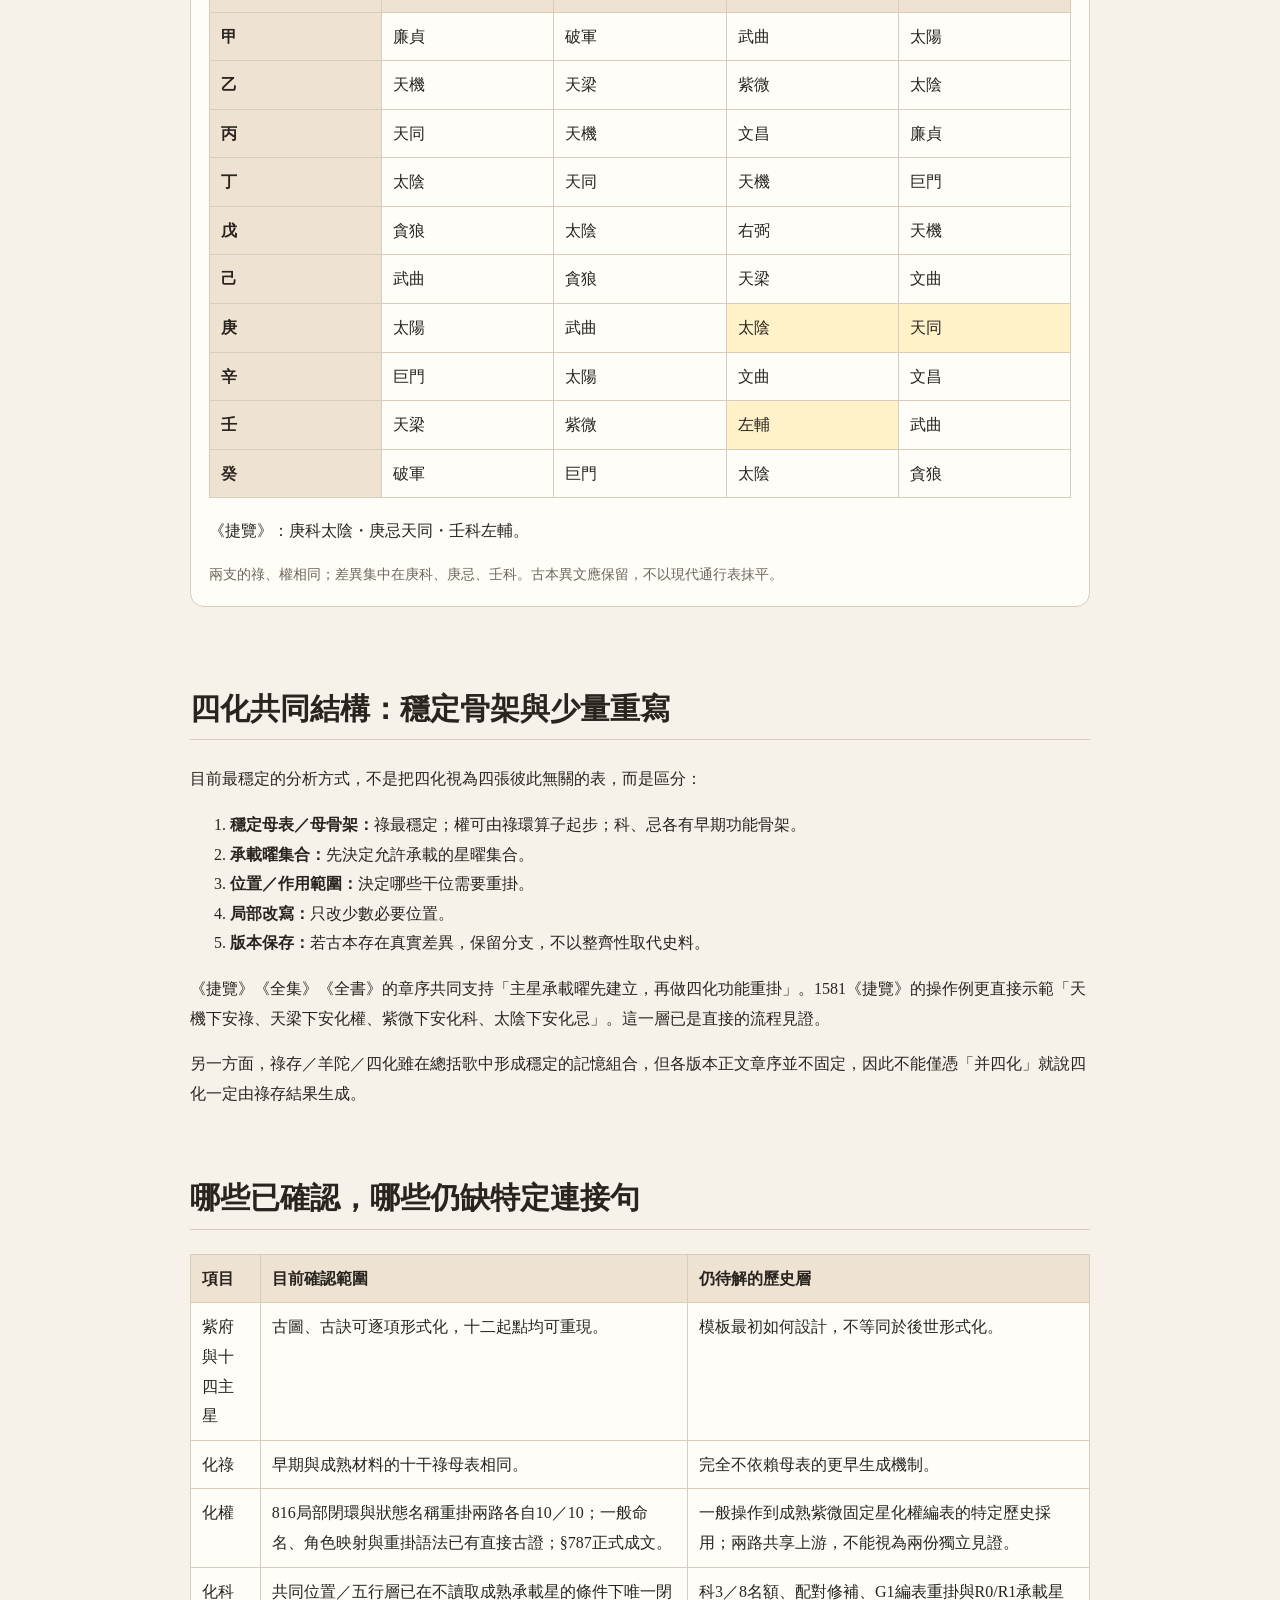
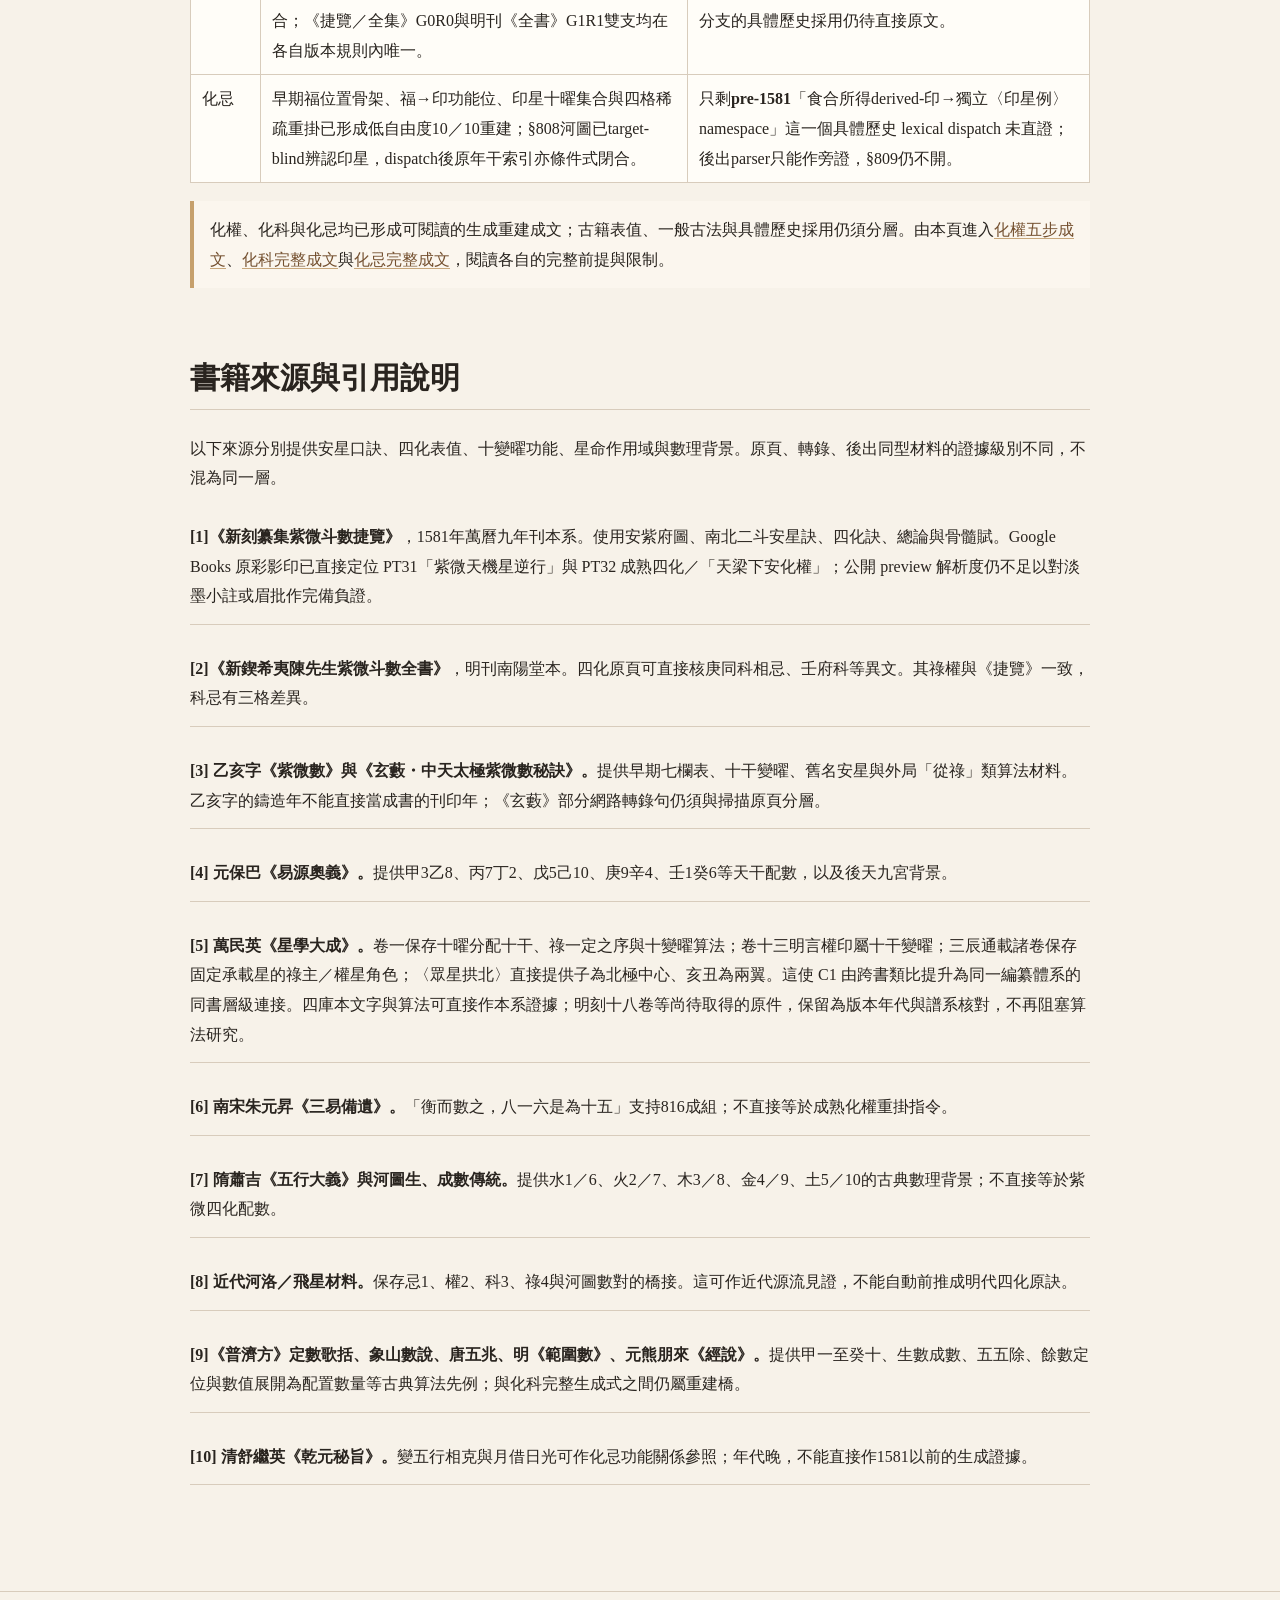
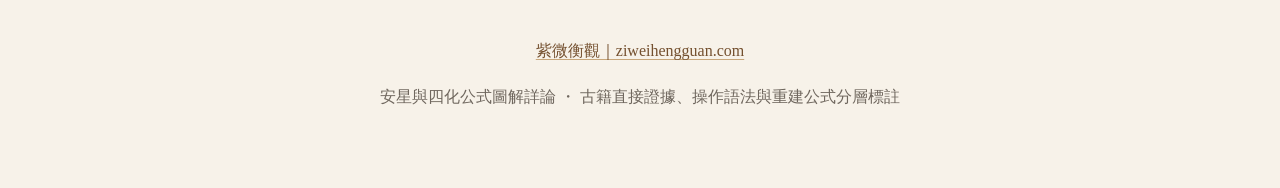
==== commit c25043be: "Publish Hua Ji v1.2 with Hetu fingerprint and pre-1581 dispatch evidence audit" ====
--- a/website/index.html
+++ b/website/index.html
@@ -47,7 +47,7 @@
 <div class="reading-links" aria-label="完整成文入口">
 <a href="./quan-five-steps.html"><strong>化權五步成文</strong><span>古文、公式、逐步解說與來源；展開816局部閉環，連接最新完整成文稿。</span></a>
 <a href="./mature-hua-ke.html"><strong>化科完整成文</strong><span>文星母層、共同位置與五行骨架，以及庚、壬雙版本分支。</span></a>
-<a href="./mature-hua-ji.html"><strong>化忌完整成文</strong><span>條件式公式可重建成熟化忌10／10；§807–808再校正六池盲選問題，排日仍是競爭解。</span></a>
+<a href="./mature-hua-ji.html"><strong>化忌完整成文</strong><span>條件式公式可重建成熟化忌10／10；§808河圖已target-blind辨認印星，dispatch後原年干索引亦條件式閉合；唯一缺口收斂為pre-1581 derived-印→獨立印星例的直接可定年見證。</span></a>
 </div>
 <p class="formula-note">化權成文基準：§787；化科成文基準：§793；化忌成文基準：§808。算法重建、target-blind選池與古代特定採用證據分開標示。</p>
 
@@ -282,8 +282,8 @@
 
 <h3>印星十曜集合與四個有向關係</h3>
 <p>成熟G0化忌使用的舊曜集合，與《星學大成》獨立〈論印星〉十曜集合10／10相同，但逐干位置0／10，因此它只能作承載曜集合約束，不能當成逐干直接母表。月→日、孛→月、炁→孛、水→火四個改掛，則都已有方向明確的古典關係支持。</p>
-<p class="formula-note"><strong>【化忌狀態】</strong>公式可條件式重建成熟化忌10／10；§808校正後，遮住成熟答案仍不能唯一選出排炁曜池，排日仍是競爭解。盲選曜池規則與具體歷史採用接點均未直證。</p>
-<p class="callout"><strong>完整成文：</strong><a href="./mature-hua-ji.html">成熟化忌的生成重建：福位骨架、印星曜池與四格重掛</a>。現已更新到§808：除位置骨架、食神五合、四個有向關係外，另列六池cold-start校正、排日競爭解、target-blind pool selector與最新停止條件。</p>
+<p class="formula-note"><strong>【化忌狀態】</strong>算法／重建鏈已完成到低自由度；§808已用河圖在不讀成熟答案時唯一辨認獨立〈印星〉，並以【以年干橫取】＋5／5→0／5負控鎖定dispatch後須保留原年干查表。清代〈望斗經〉雖明見「印乃印星也→印星例」，1563《星學大成》同句沒有該注；因此唯一尚未直證的是<strong>1581以前</strong>「食合所得derived-印→獨立〈印星例〉」的 specific historical dispatch。</p>
+<p class="callout"><strong>完整成文：</strong><a href="./mature-hua-ji.html">成熟化忌的生成重建：福位骨架、印星曜池與四格重掛</a>。現已更新到§808：包含cold-start方法校正、namespace audit、河圖candidate-table辨認、derived-印索引審計，以及1563／1581年代硬閘門；§809仍不開。</p>
 </section>
 
 <section id="chapter-9">
@@ -333,7 +333,7 @@
 <tr><td>化祿</td><td>早期與成熟材料的十干祿母表相同。</td><td>完全不依賴母表的更早生成機制。</td></tr>
 <tr><td>化權</td><td>816局部閉環與狀態名稱重掛兩路各自10／10；一般命名、角色映射與重掛語法已有直接古證；§787正式成文。</td><td>一般操作到成熟紫微固定星化權編表的特定歷史採用；兩路共享上游，不能視為兩份獨立見證。</td></tr>
 <tr><td>化科</td><td>共同位置／五行層已在不讀取成熟承載星的條件下唯一閉合；《捷覽／全集》G0R0與明刊《全書》G1R1雙支均在各自版本規則內唯一。</td><td>科3／8名額、配對修補、G1編表重掛與R0/R1承載星分支的具體歷史採用仍待直接原文。</td></tr>
-<tr><td>化忌</td><td>在給定獨立〈印星〉曜池等前提下可重建10／10；§808完成六池比較與方法校正。</td><td>遮住成熟答案後，盲選曜池規則尚未閉合；為何排除排日而選取獨立〈印星〉，及其具體歷史採用接點仍未直證。</td></tr>
+<tr><td>化忌</td><td>早期福位置骨架、福→印功能位、印星十曜集合與四格稀疏重掛已形成低自由度10／10重建；§808河圖已target-blind辨認印星，dispatch後原年干索引亦條件式閉合。</td><td>只剩<strong>pre-1581</strong>「食合所得derived-印→獨立〈印星例〉namespace」這一個具體歷史 lexical dispatch 未直證；後出parser只能作旁證，§809仍不開。</td></tr>
 </tbody>
 </table>
 </div>
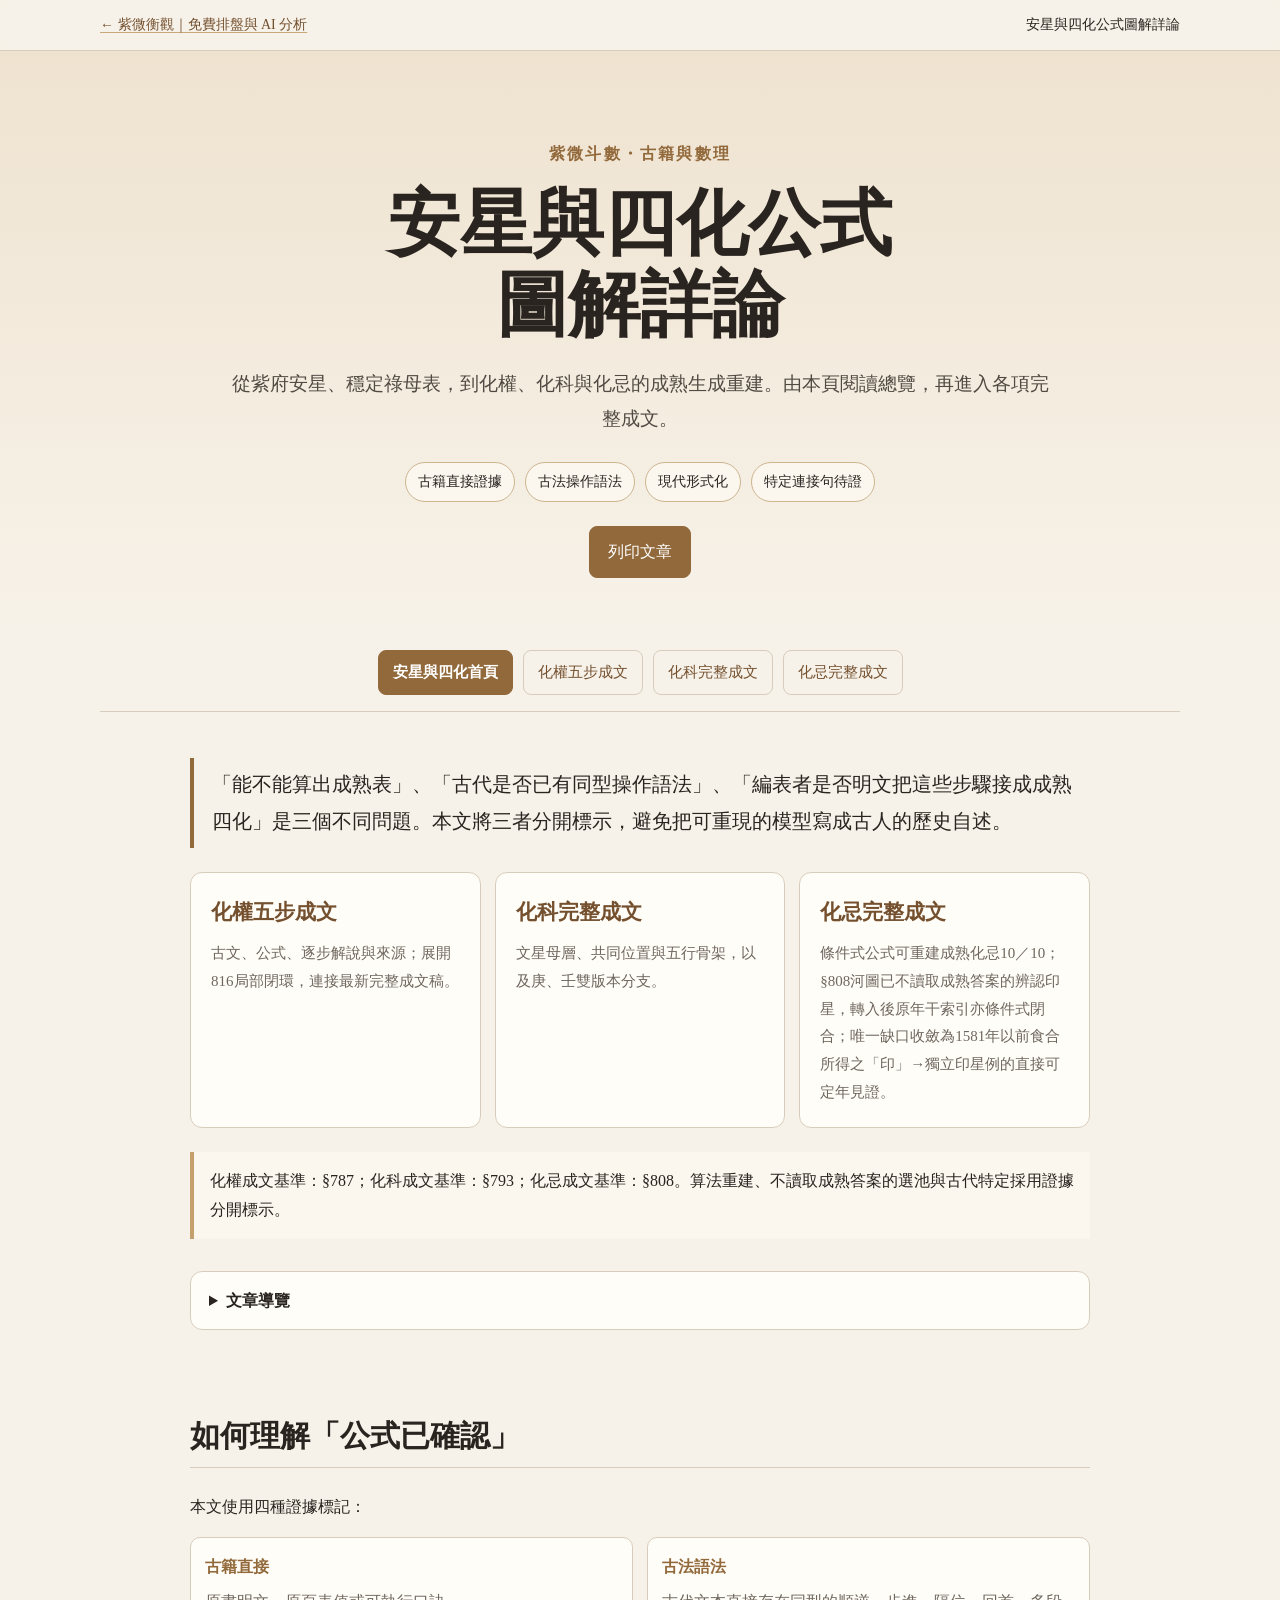
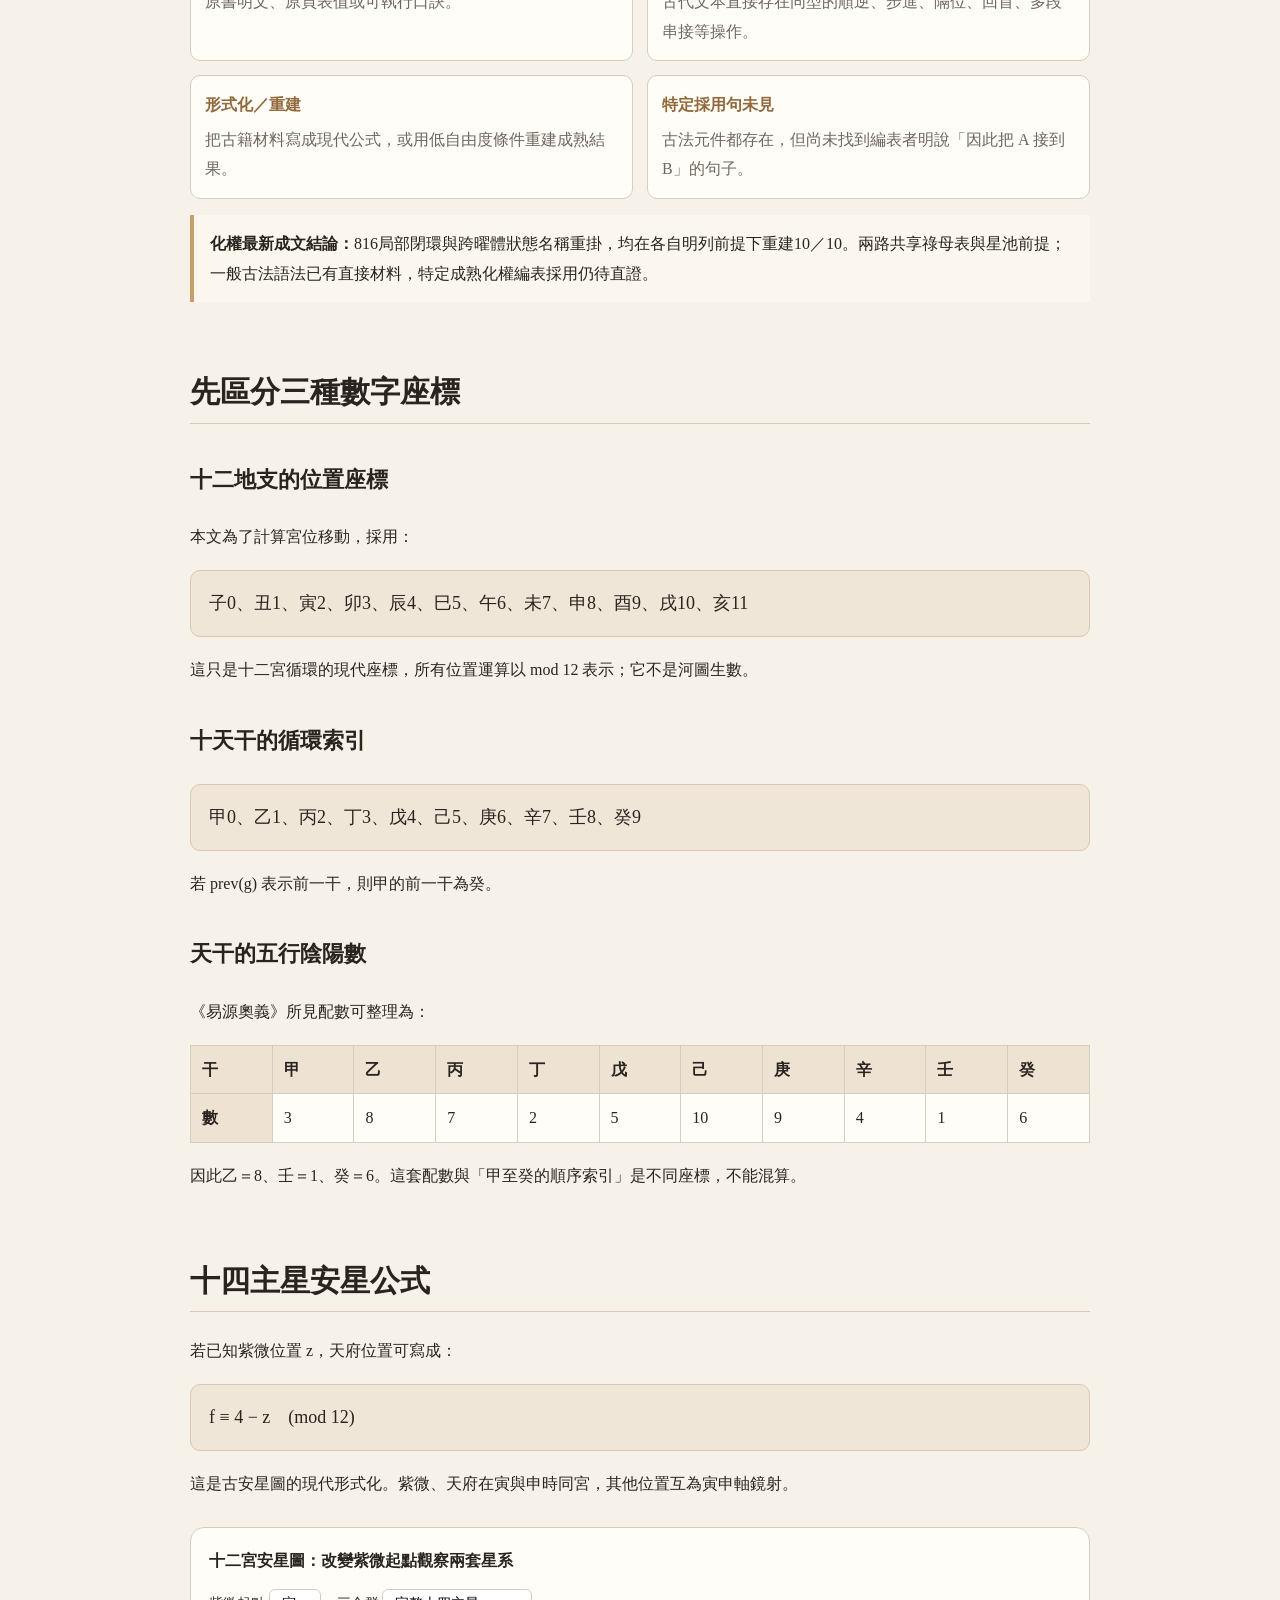
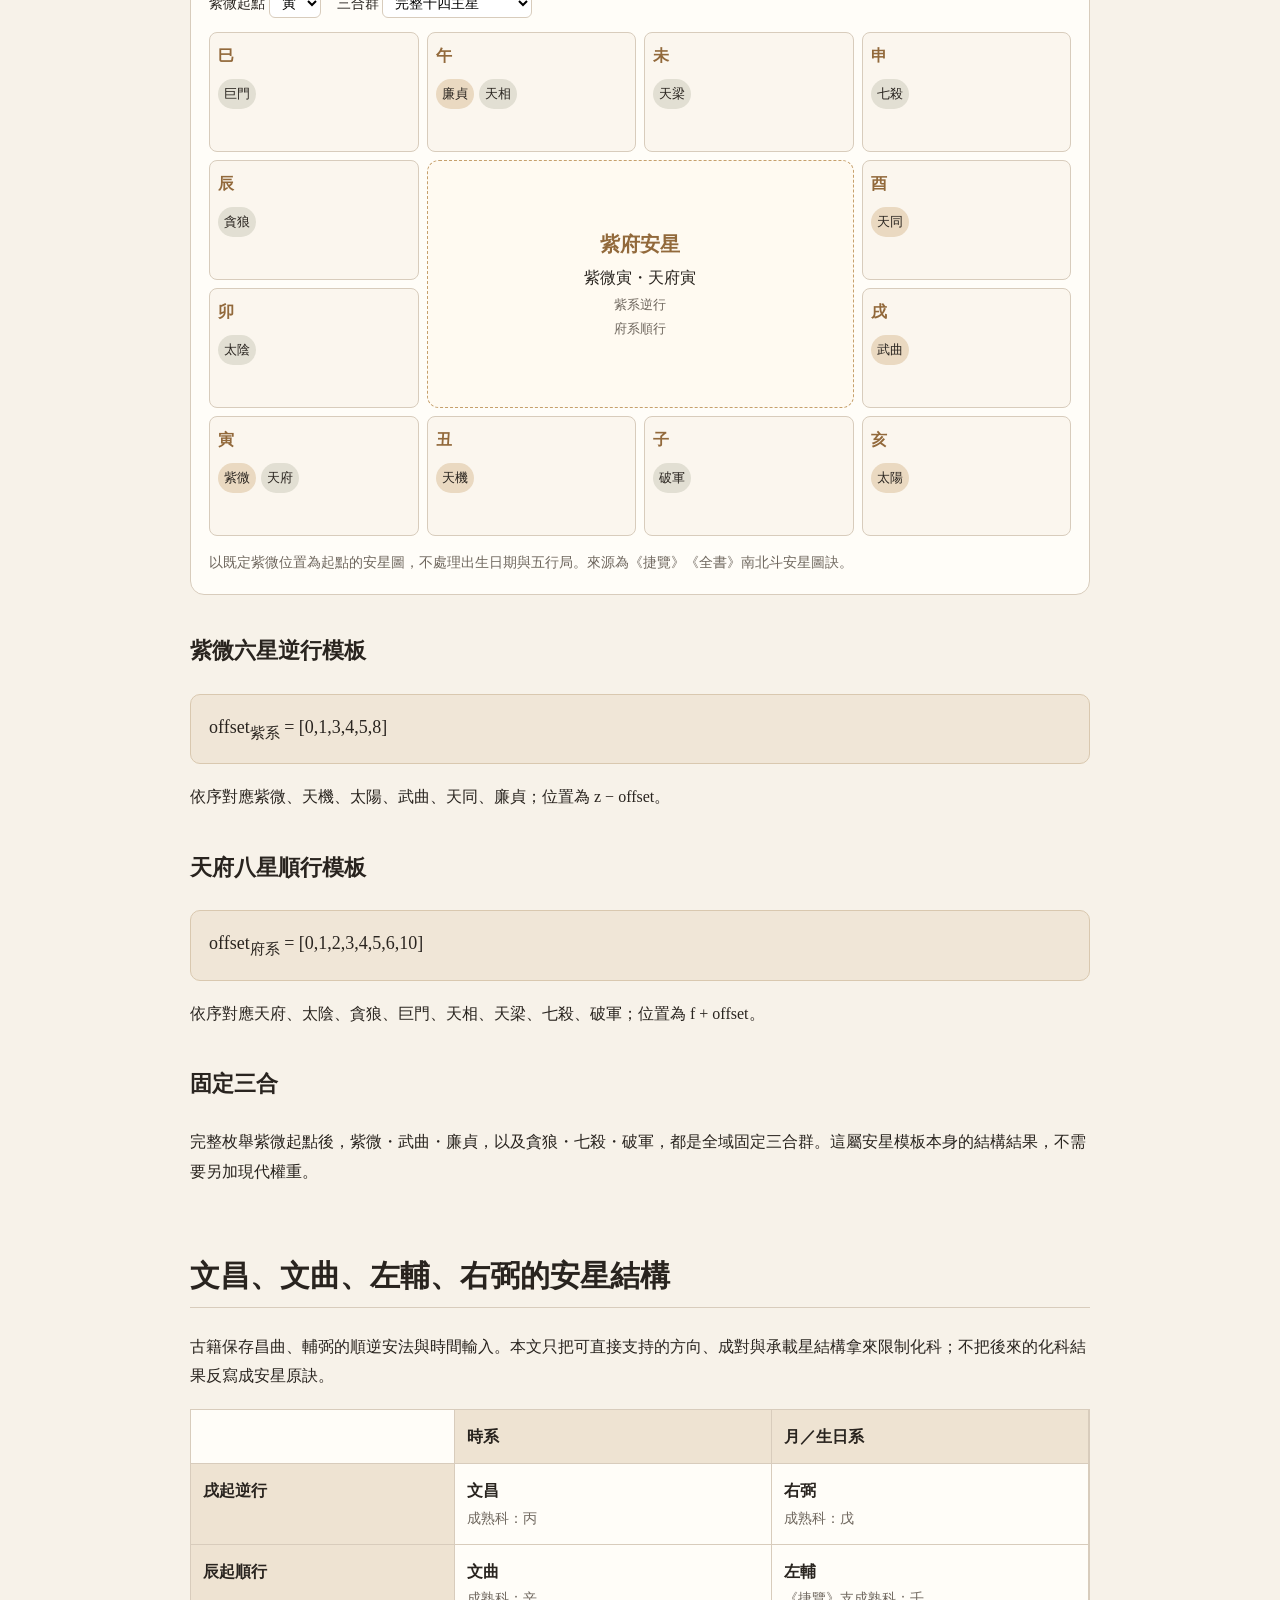
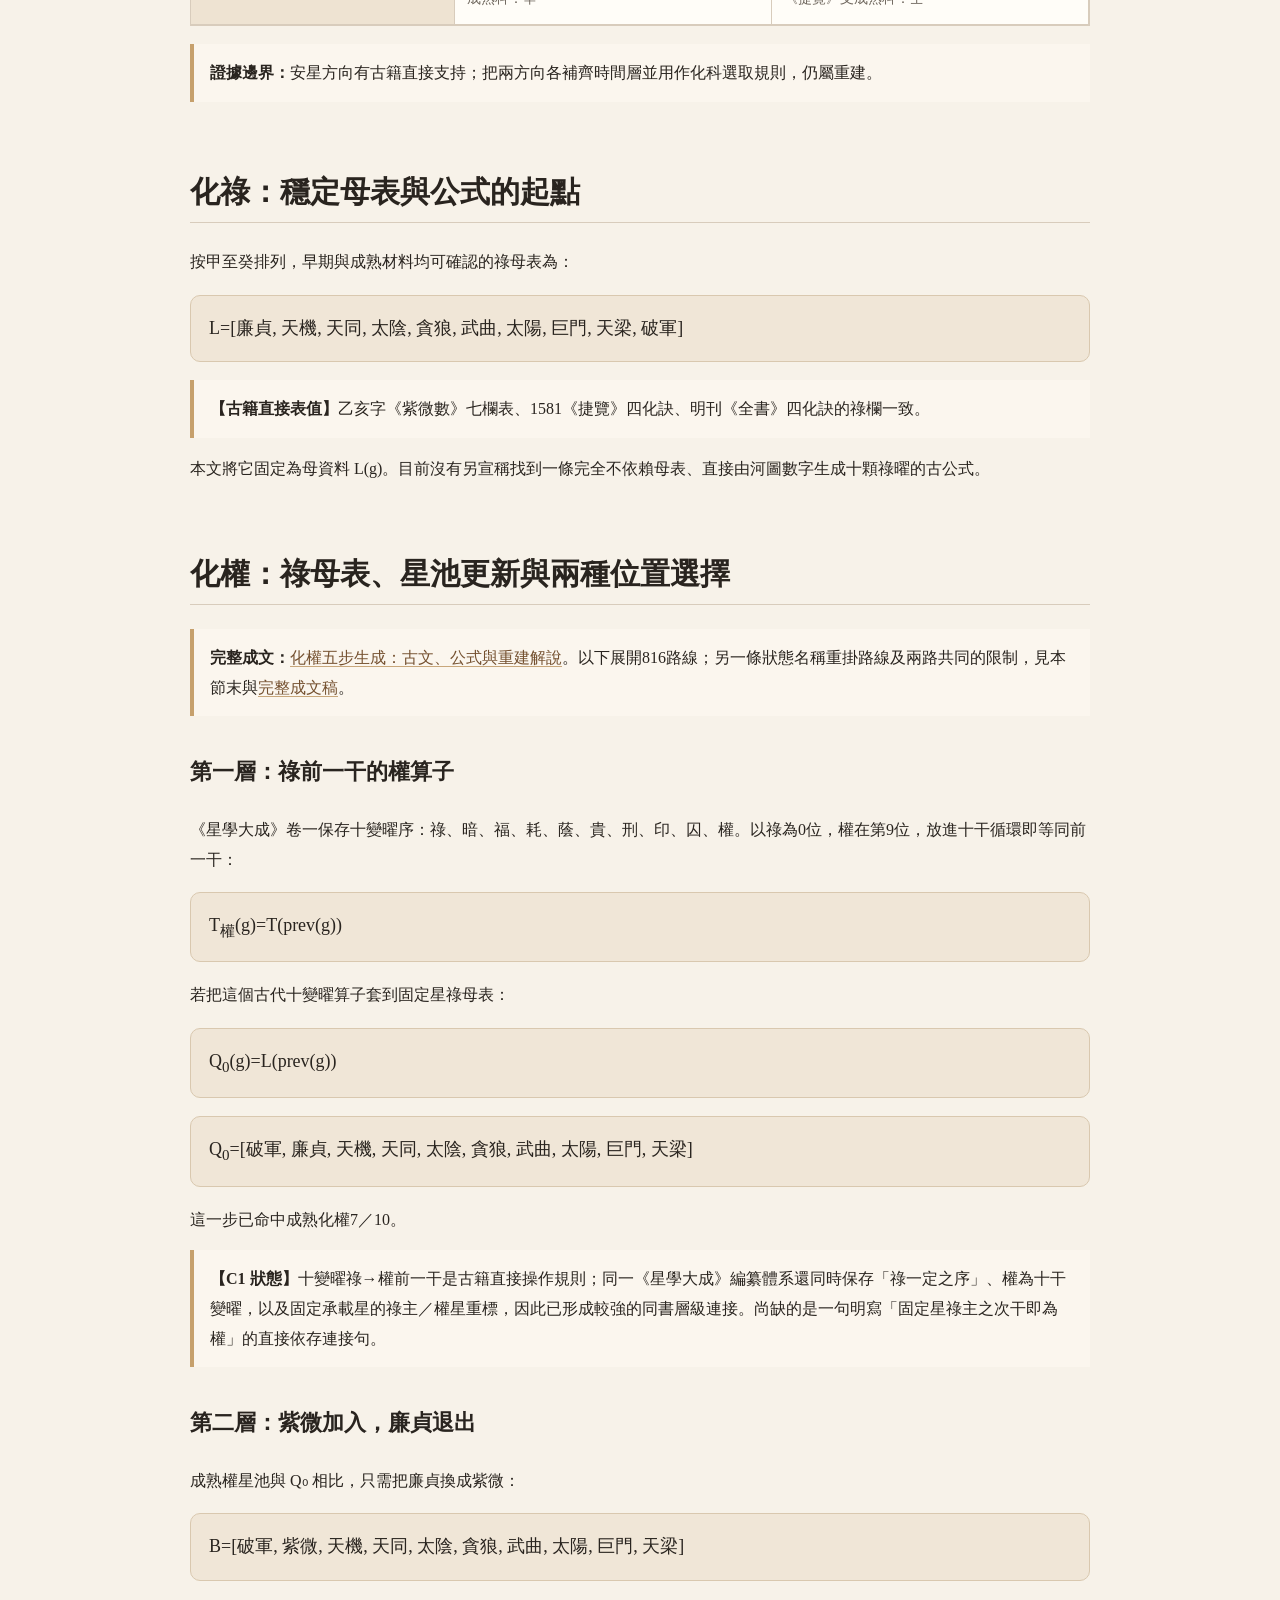
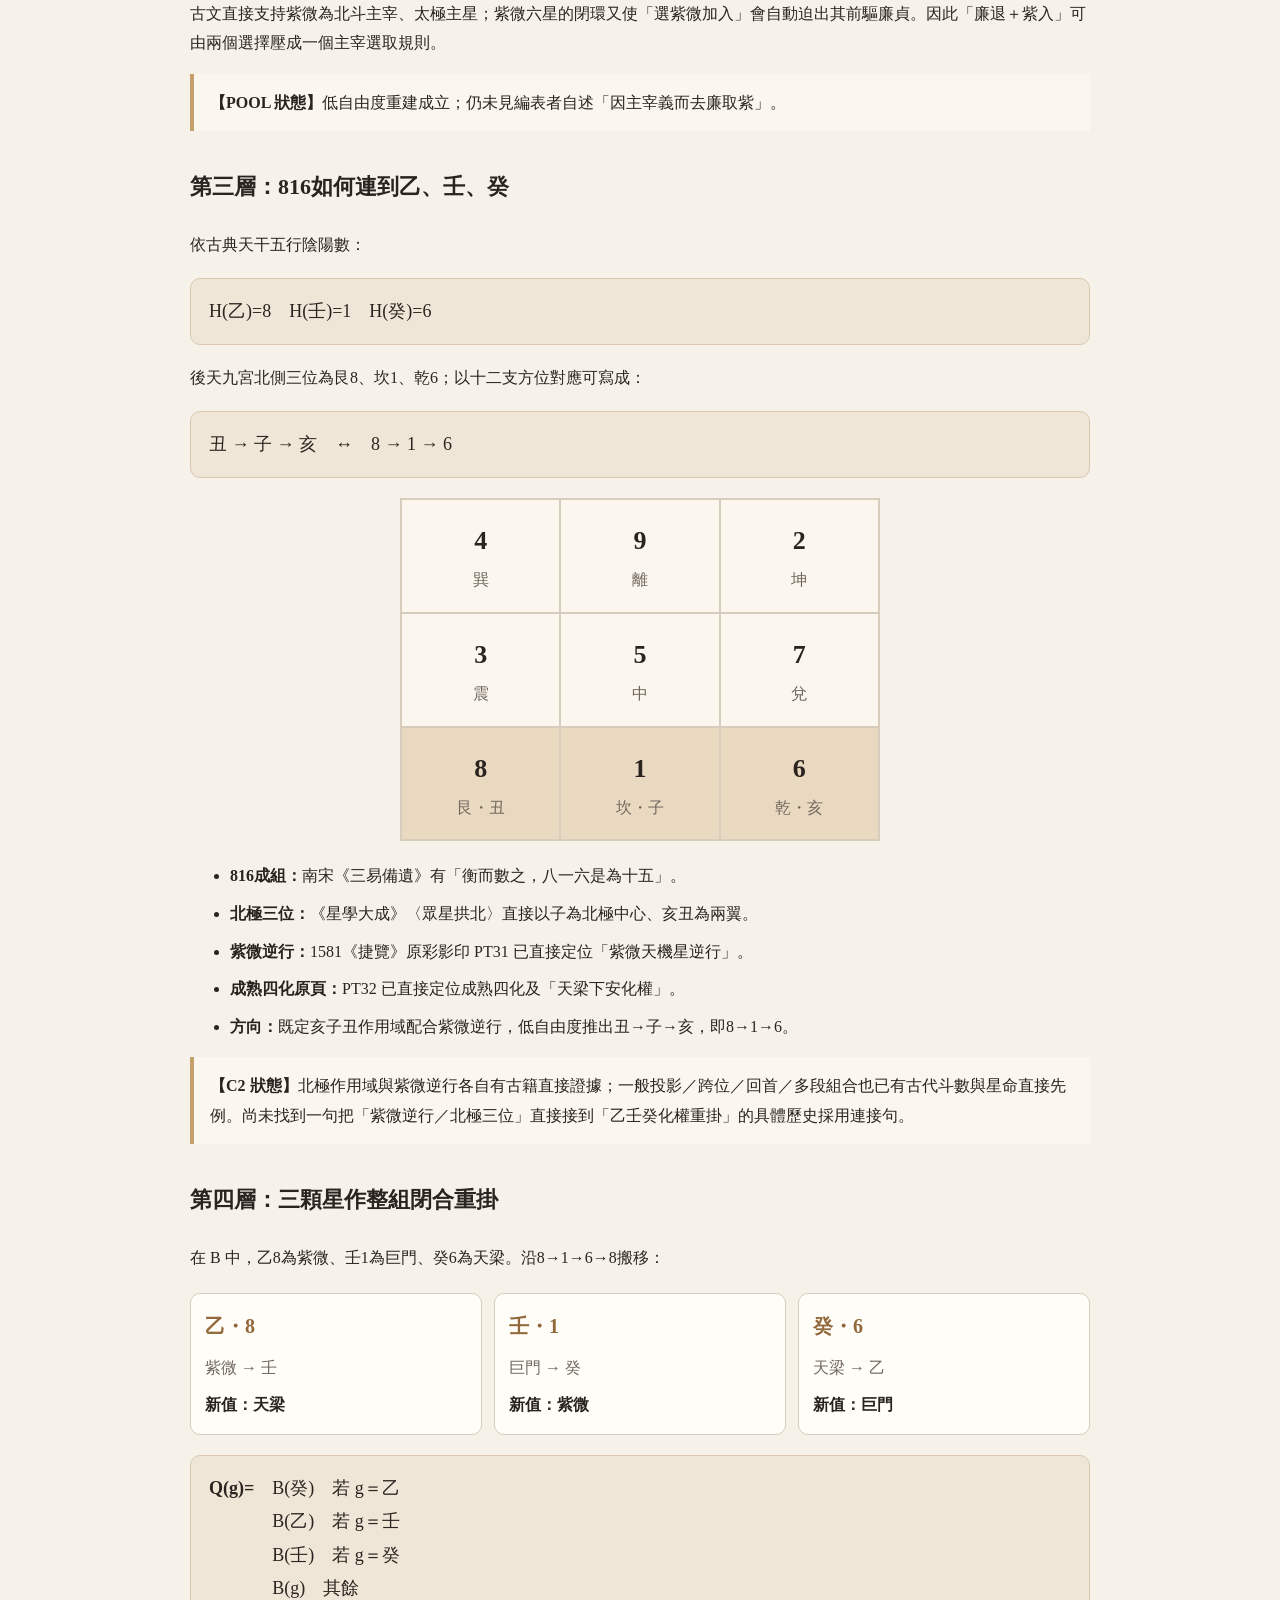
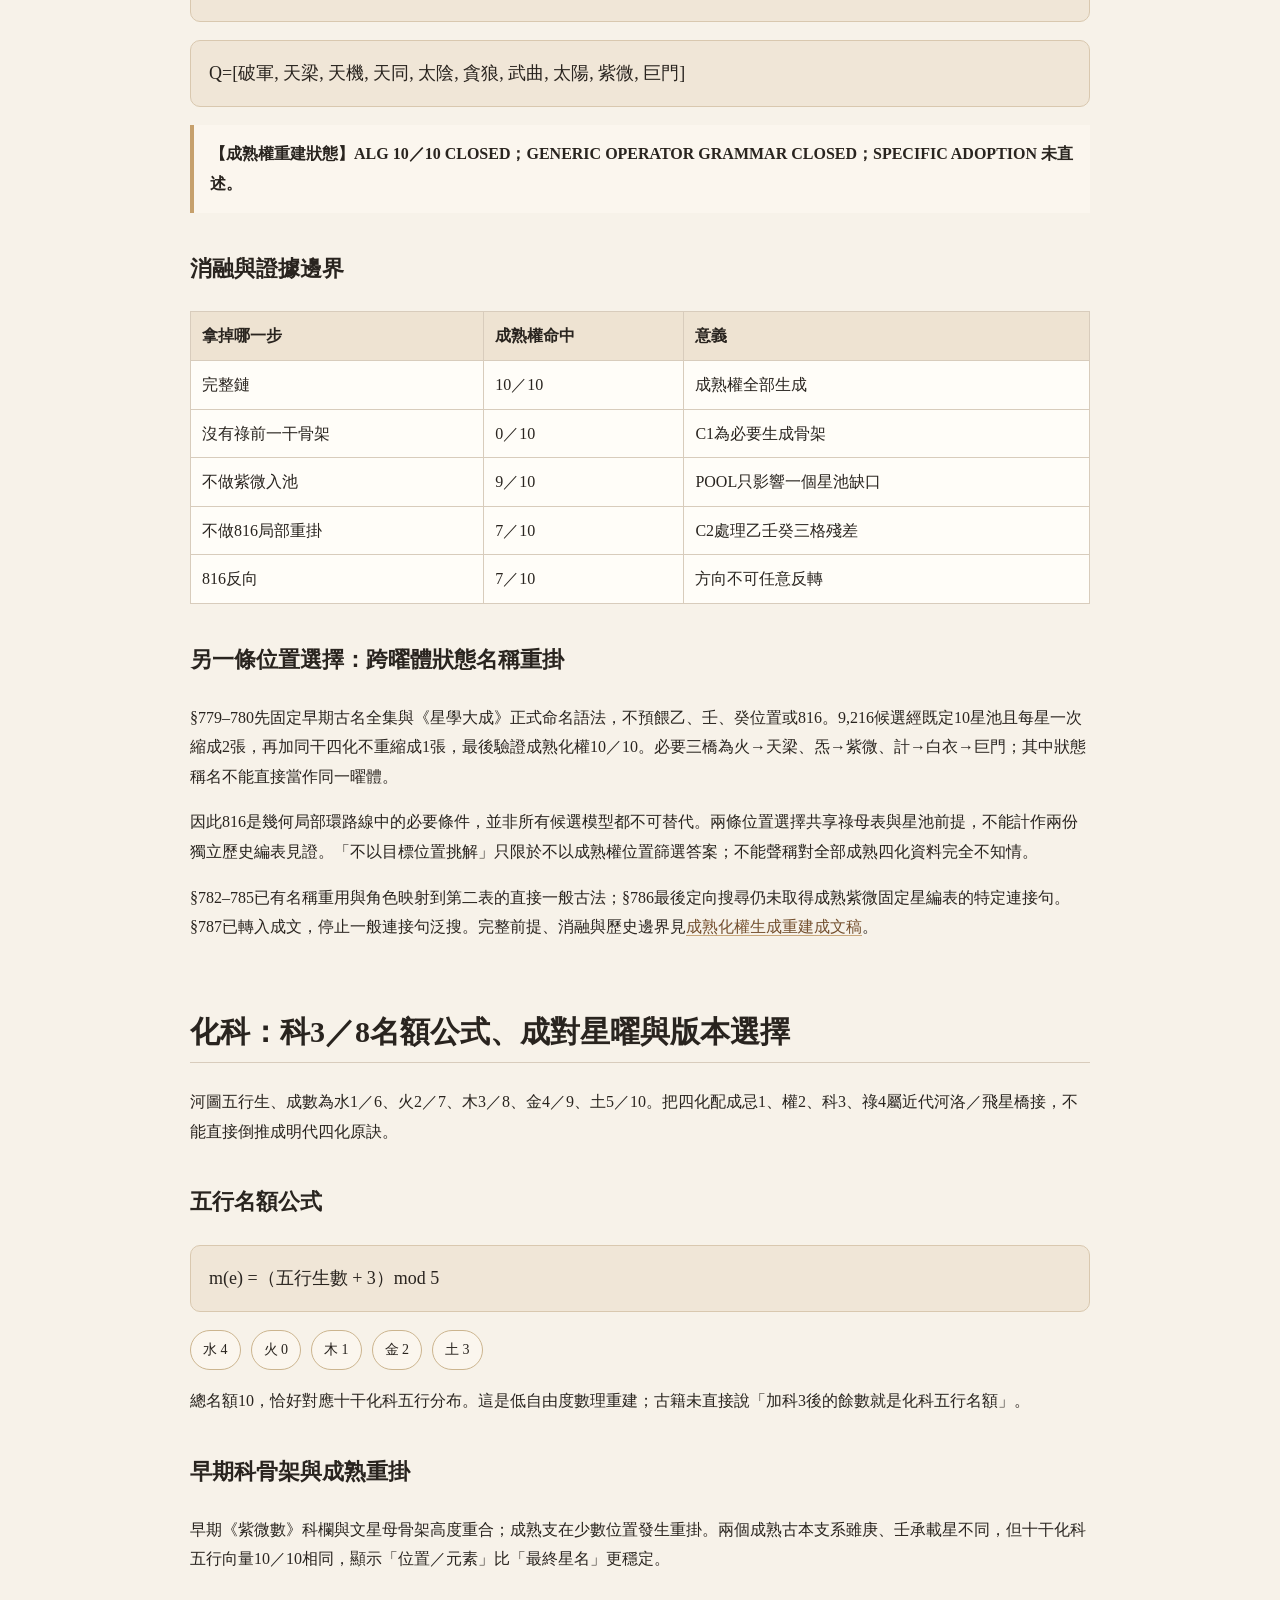
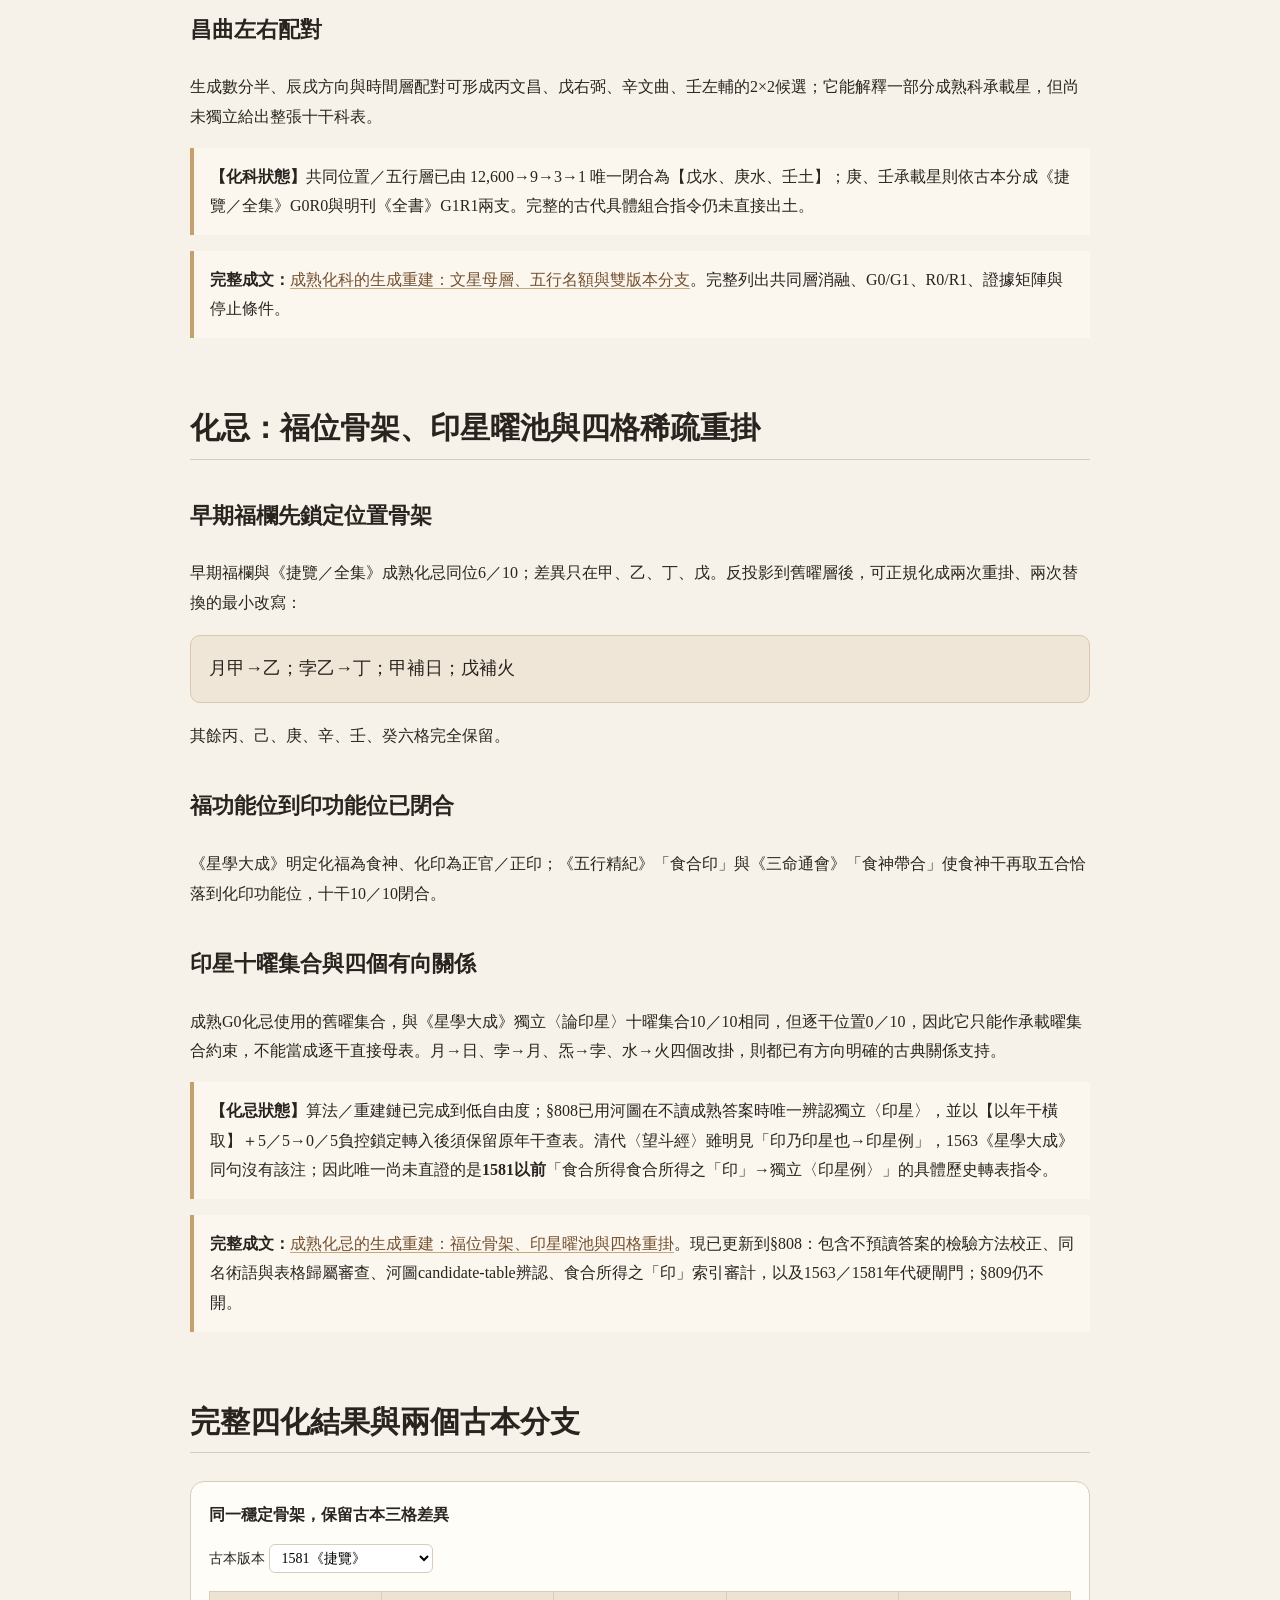
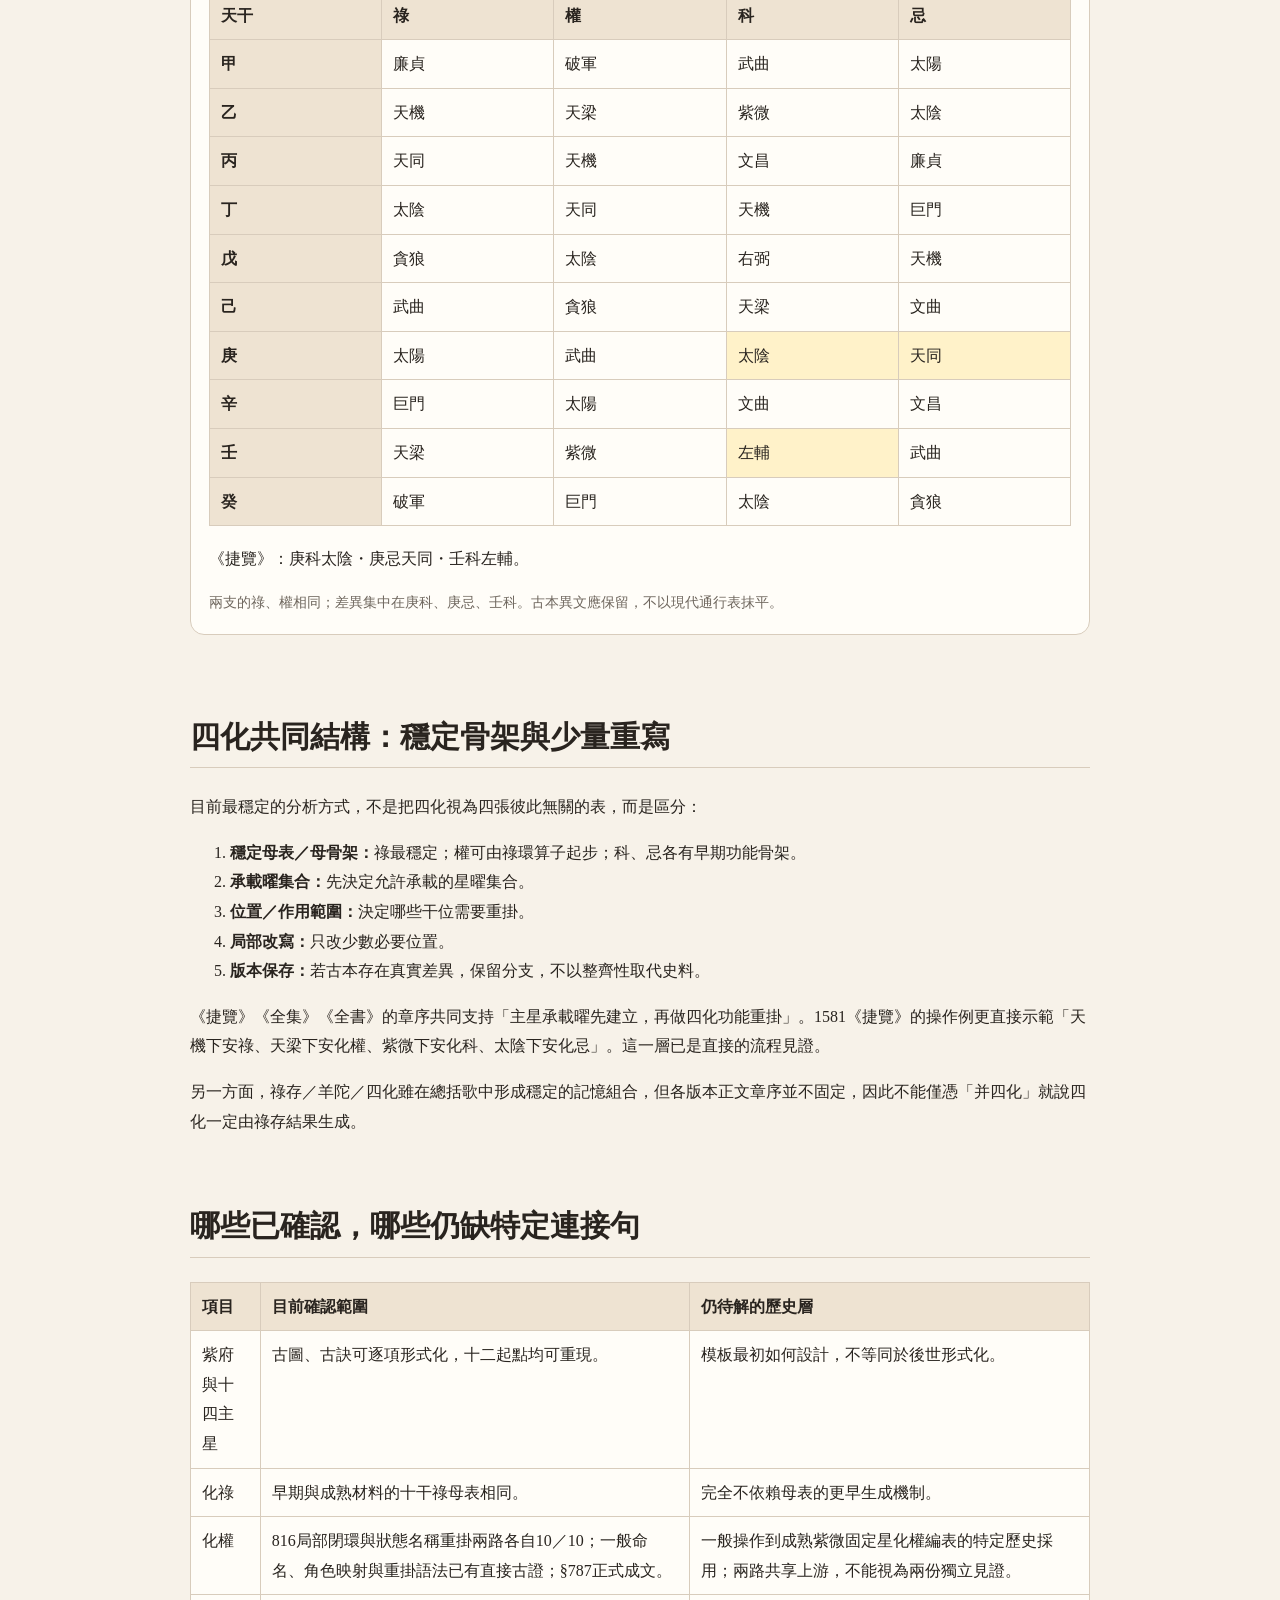
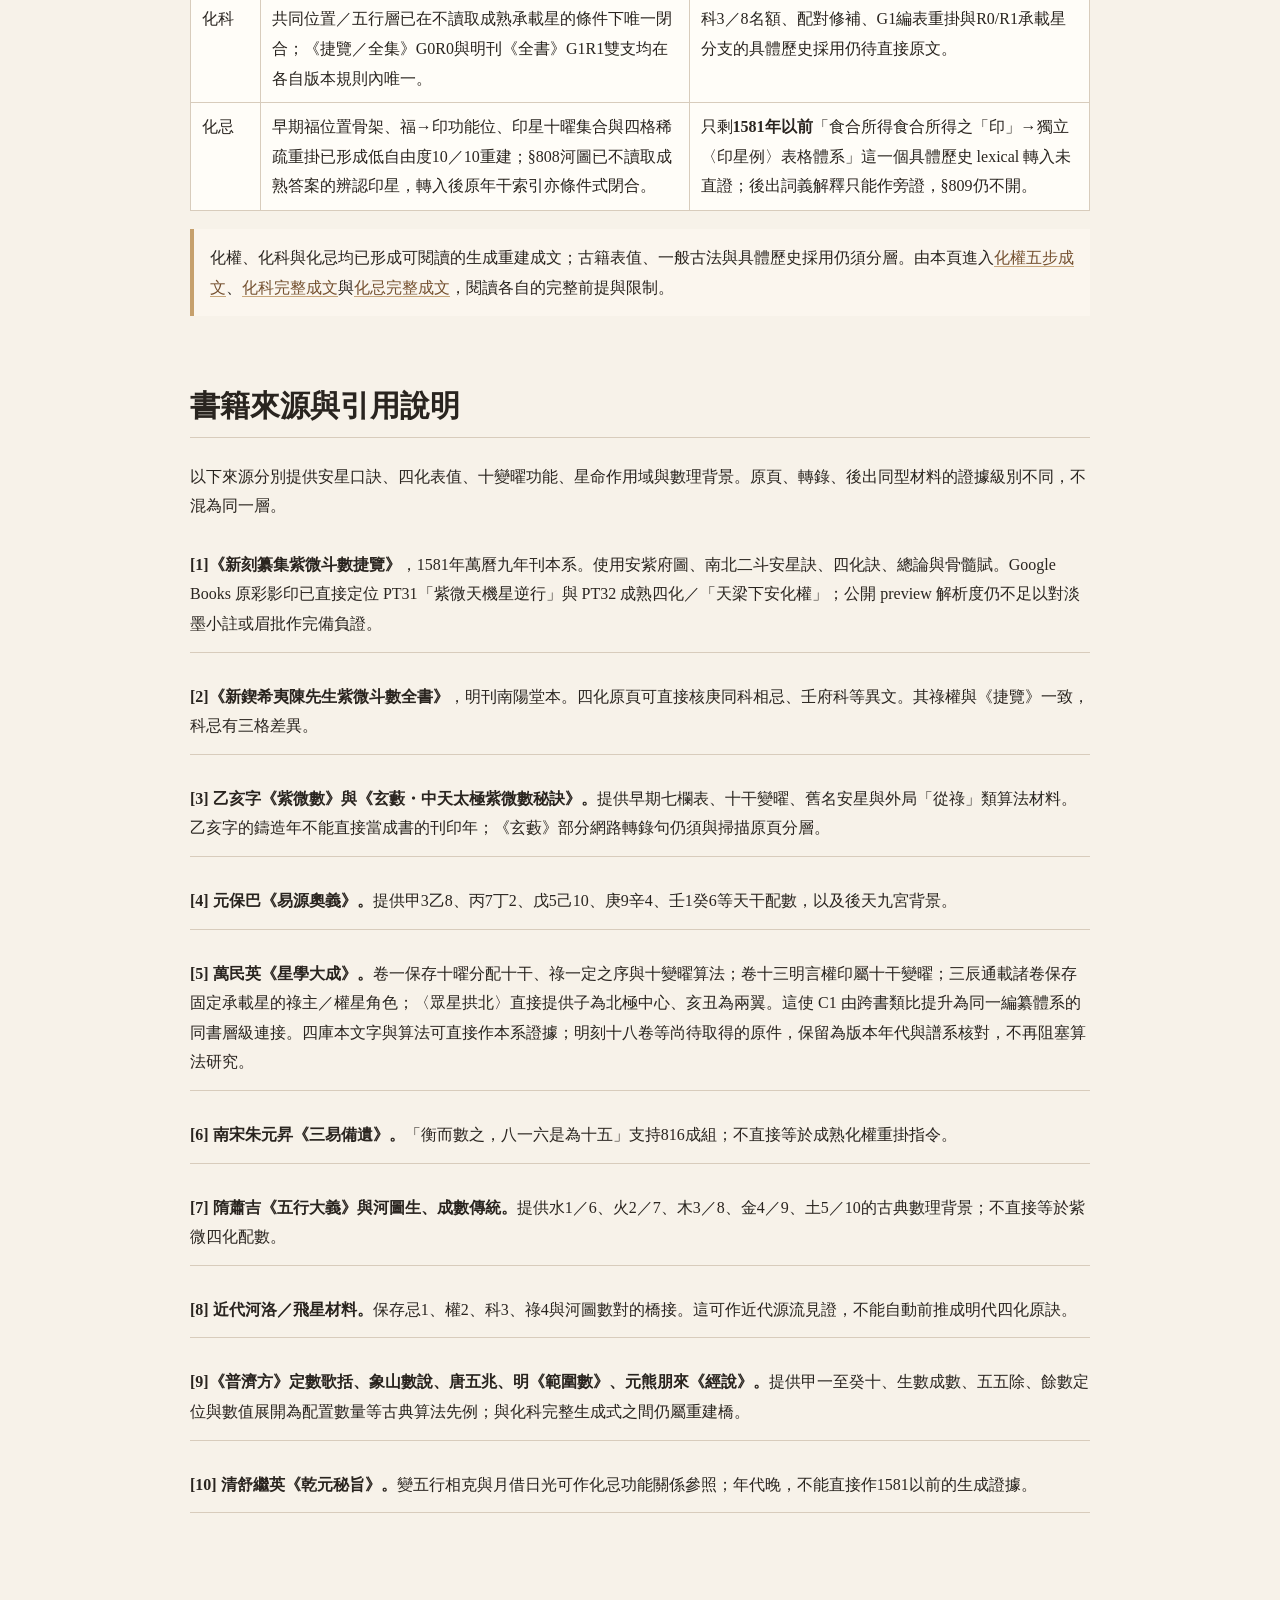
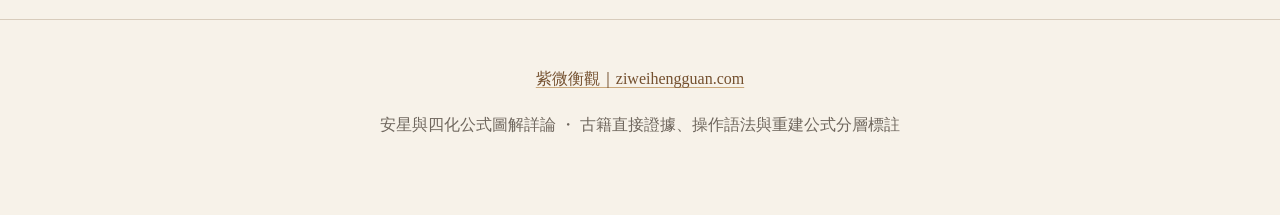
==== commit 6ad29cf4: "Replace English research jargon with natural Chinese in Hua Ji HTML" ====
--- a/website/index.html
+++ b/website/index.html
@@ -47,9 +47,9 @@
 <div class="reading-links" aria-label="完整成文入口">
 <a href="./quan-five-steps.html"><strong>化權五步成文</strong><span>古文、公式、逐步解說與來源；展開816局部閉環，連接最新完整成文稿。</span></a>
 <a href="./mature-hua-ke.html"><strong>化科完整成文</strong><span>文星母層、共同位置與五行骨架，以及庚、壬雙版本分支。</span></a>
-<a href="./mature-hua-ji.html"><strong>化忌完整成文</strong><span>條件式公式可重建成熟化忌10／10；§808河圖已target-blind辨認印星，dispatch後原年干索引亦條件式閉合；唯一缺口收斂為pre-1581 derived-印→獨立印星例的直接可定年見證。</span></a>
-</div>
-<p class="formula-note">化權成文基準：§787；化科成文基準：§793；化忌成文基準：§808。算法重建、target-blind選池與古代特定採用證據分開標示。</p>
+<a href="./mature-hua-ji.html"><strong>化忌完整成文</strong><span>條件式公式可重建成熟化忌10／10；§808河圖已不讀取成熟答案的辨認印星，轉入後原年干索引亦條件式閉合；唯一缺口收斂為1581年以前食合所得之「印」→獨立印星例的直接可定年見證。</span></a>
+</div>
+<p class="formula-note">化權成文基準：§787；化科成文基準：§793；化忌成文基準：§808。算法重建、不讀取成熟答案的選池與古代特定採用證據分開標示。</p>
 
 <details class="contents">
 <summary>文章導覽</summary>
@@ -274,7 +274,7 @@
 <h2>化忌：福位骨架、印星曜池與四格稀疏重掛</h2>
 <h3>早期福欄先鎖定位置骨架</h3>
 <p>早期福欄與《捷覽／全集》成熟化忌同位6／10；差異只在甲、乙、丁、戊。反投影到舊曜層後，可正規化成兩次重掛、兩次替換的最小改寫：</p>
-<div class="formula">月 甲→乙；孛 乙→丁；甲補日；戊補火</div>
+<div class="formula">月甲→乙；孛乙→丁；甲補日；戊補火</div>
 <p>其餘丙、己、庚、辛、壬、癸六格完全保留。</p>
 
 <h3>福功能位到印功能位已閉合</h3>
@@ -282,8 +282,8 @@
 
 <h3>印星十曜集合與四個有向關係</h3>
 <p>成熟G0化忌使用的舊曜集合，與《星學大成》獨立〈論印星〉十曜集合10／10相同，但逐干位置0／10，因此它只能作承載曜集合約束，不能當成逐干直接母表。月→日、孛→月、炁→孛、水→火四個改掛，則都已有方向明確的古典關係支持。</p>
-<p class="formula-note"><strong>【化忌狀態】</strong>算法／重建鏈已完成到低自由度；§808已用河圖在不讀成熟答案時唯一辨認獨立〈印星〉，並以【以年干橫取】＋5／5→0／5負控鎖定dispatch後須保留原年干查表。清代〈望斗經〉雖明見「印乃印星也→印星例」，1563《星學大成》同句沒有該注；因此唯一尚未直證的是<strong>1581以前</strong>「食合所得derived-印→獨立〈印星例〉」的 specific historical dispatch。</p>
-<p class="callout"><strong>完整成文：</strong><a href="./mature-hua-ji.html">成熟化忌的生成重建：福位骨架、印星曜池與四格重掛</a>。現已更新到§808：包含cold-start方法校正、namespace audit、河圖candidate-table辨認、derived-印索引審計，以及1563／1581年代硬閘門；§809仍不開。</p>
+<p class="formula-note"><strong>【化忌狀態】</strong>算法／重建鏈已完成到低自由度；§808已用河圖在不讀成熟答案時唯一辨認獨立〈印星〉，並以【以年干橫取】＋5／5→0／5負控鎖定轉入後須保留原年干查表。清代〈望斗經〉雖明見「印乃印星也→印星例」，1563《星學大成》同句沒有該注；因此唯一尚未直證的是<strong>1581以前</strong>「食合所得食合所得之「印」→獨立〈印星例〉」的具體歷史轉表指令。</p>
+<p class="callout"><strong>完整成文：</strong><a href="./mature-hua-ji.html">成熟化忌的生成重建：福位骨架、印星曜池與四格重掛</a>。現已更新到§808：包含不預讀答案的檢驗方法校正、同名術語與表格歸屬審查、河圖candidate-table辨認、食合所得之「印」索引審計，以及1563／1581年代硬閘門；§809仍不開。</p>
 </section>
 
 <section id="chapter-9">
@@ -333,7 +333,7 @@
 <tr><td>化祿</td><td>早期與成熟材料的十干祿母表相同。</td><td>完全不依賴母表的更早生成機制。</td></tr>
 <tr><td>化權</td><td>816局部閉環與狀態名稱重掛兩路各自10／10；一般命名、角色映射與重掛語法已有直接古證；§787正式成文。</td><td>一般操作到成熟紫微固定星化權編表的特定歷史採用；兩路共享上游，不能視為兩份獨立見證。</td></tr>
 <tr><td>化科</td><td>共同位置／五行層已在不讀取成熟承載星的條件下唯一閉合；《捷覽／全集》G0R0與明刊《全書》G1R1雙支均在各自版本規則內唯一。</td><td>科3／8名額、配對修補、G1編表重掛與R0/R1承載星分支的具體歷史採用仍待直接原文。</td></tr>
-<tr><td>化忌</td><td>早期福位置骨架、福→印功能位、印星十曜集合與四格稀疏重掛已形成低自由度10／10重建；§808河圖已target-blind辨認印星，dispatch後原年干索引亦條件式閉合。</td><td>只剩<strong>pre-1581</strong>「食合所得derived-印→獨立〈印星例〉namespace」這一個具體歷史 lexical dispatch 未直證；後出parser只能作旁證，§809仍不開。</td></tr>
+<tr><td>化忌</td><td>早期福位置骨架、福→印功能位、印星十曜集合與四格稀疏重掛已形成低自由度10／10重建；§808河圖已不讀取成熟答案的辨認印星，轉入後原年干索引亦條件式閉合。</td><td>只剩<strong>1581年以前</strong>「食合所得食合所得之「印」→獨立〈印星例〉表格體系」這一個具體歷史 lexical 轉入未直證；後出詞義解釋只能作旁證，§809仍不開。</td></tr>
 </tbody>
 </table>
 </div>
@@ -377,4 +377,4 @@
 
 <script src="./assets/anxing-four-hua.js?v=3" defer></script>
 </body>
-</html>
+</html>
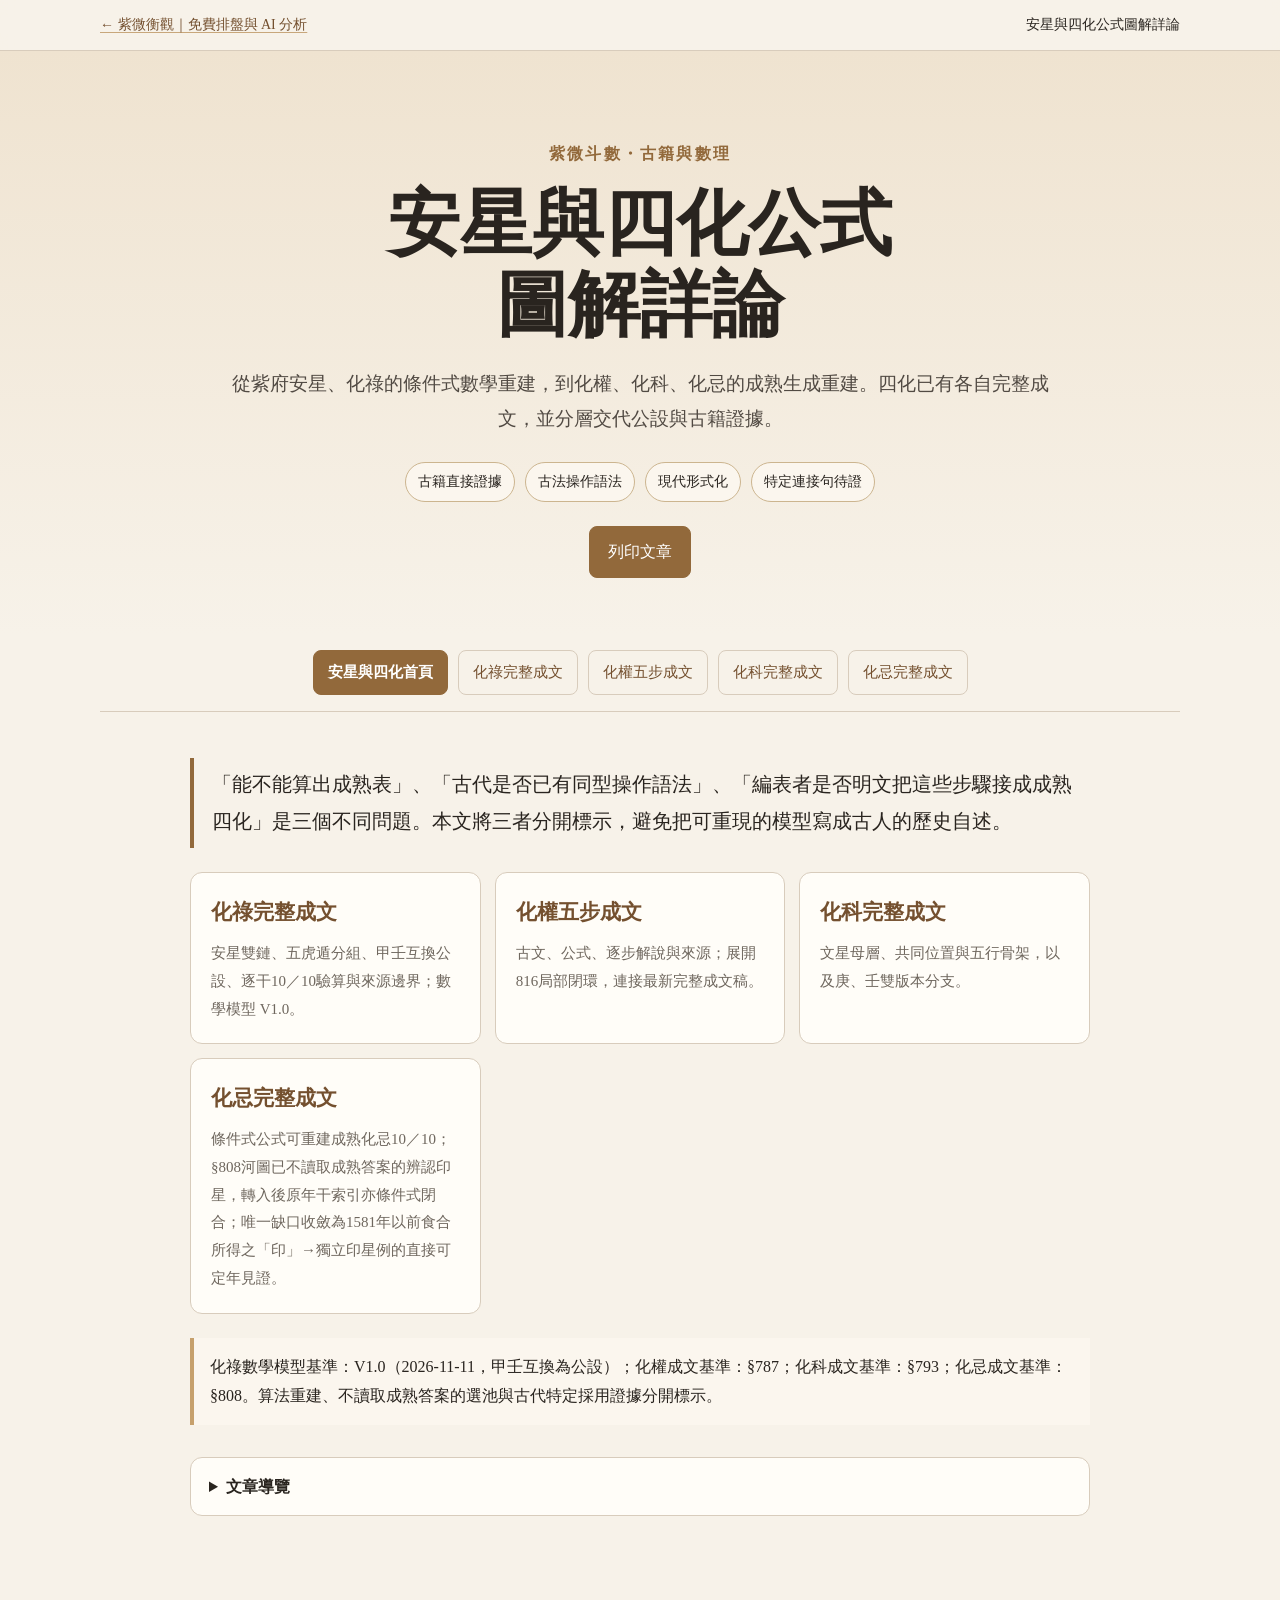
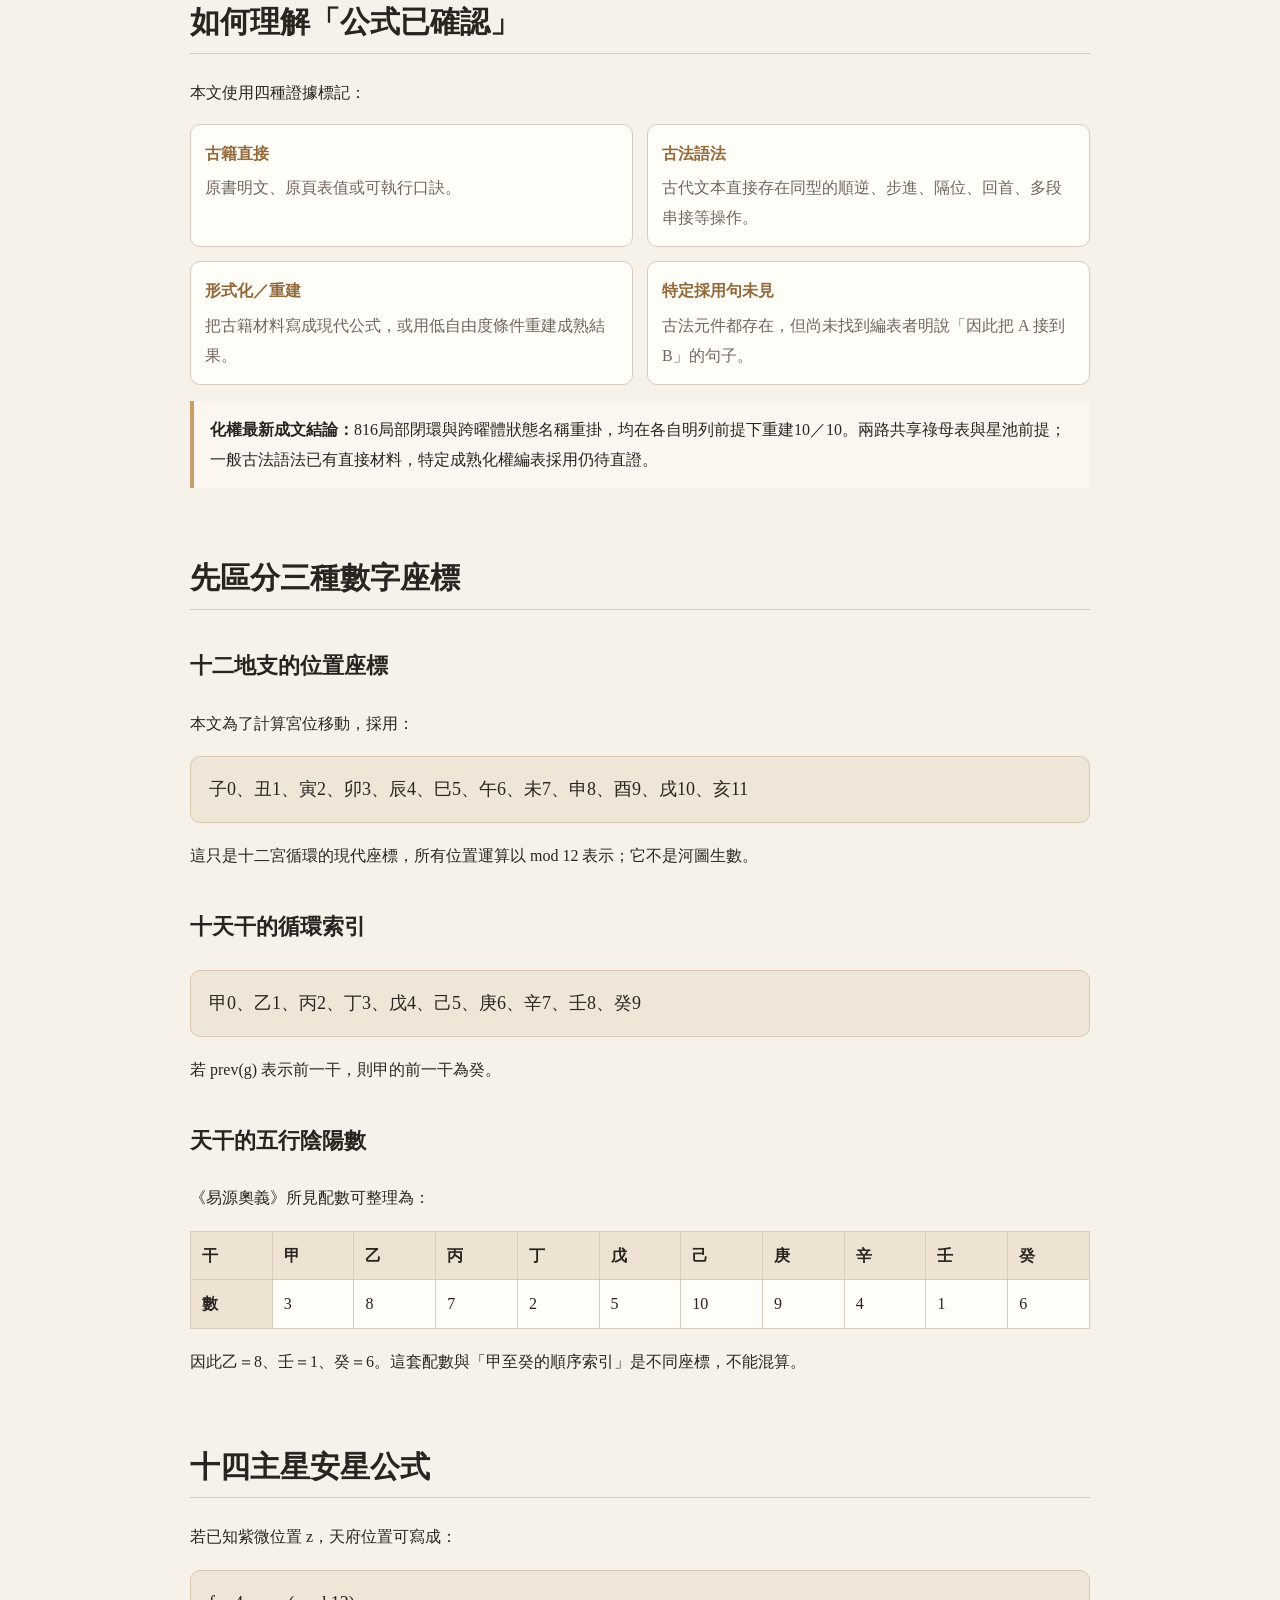
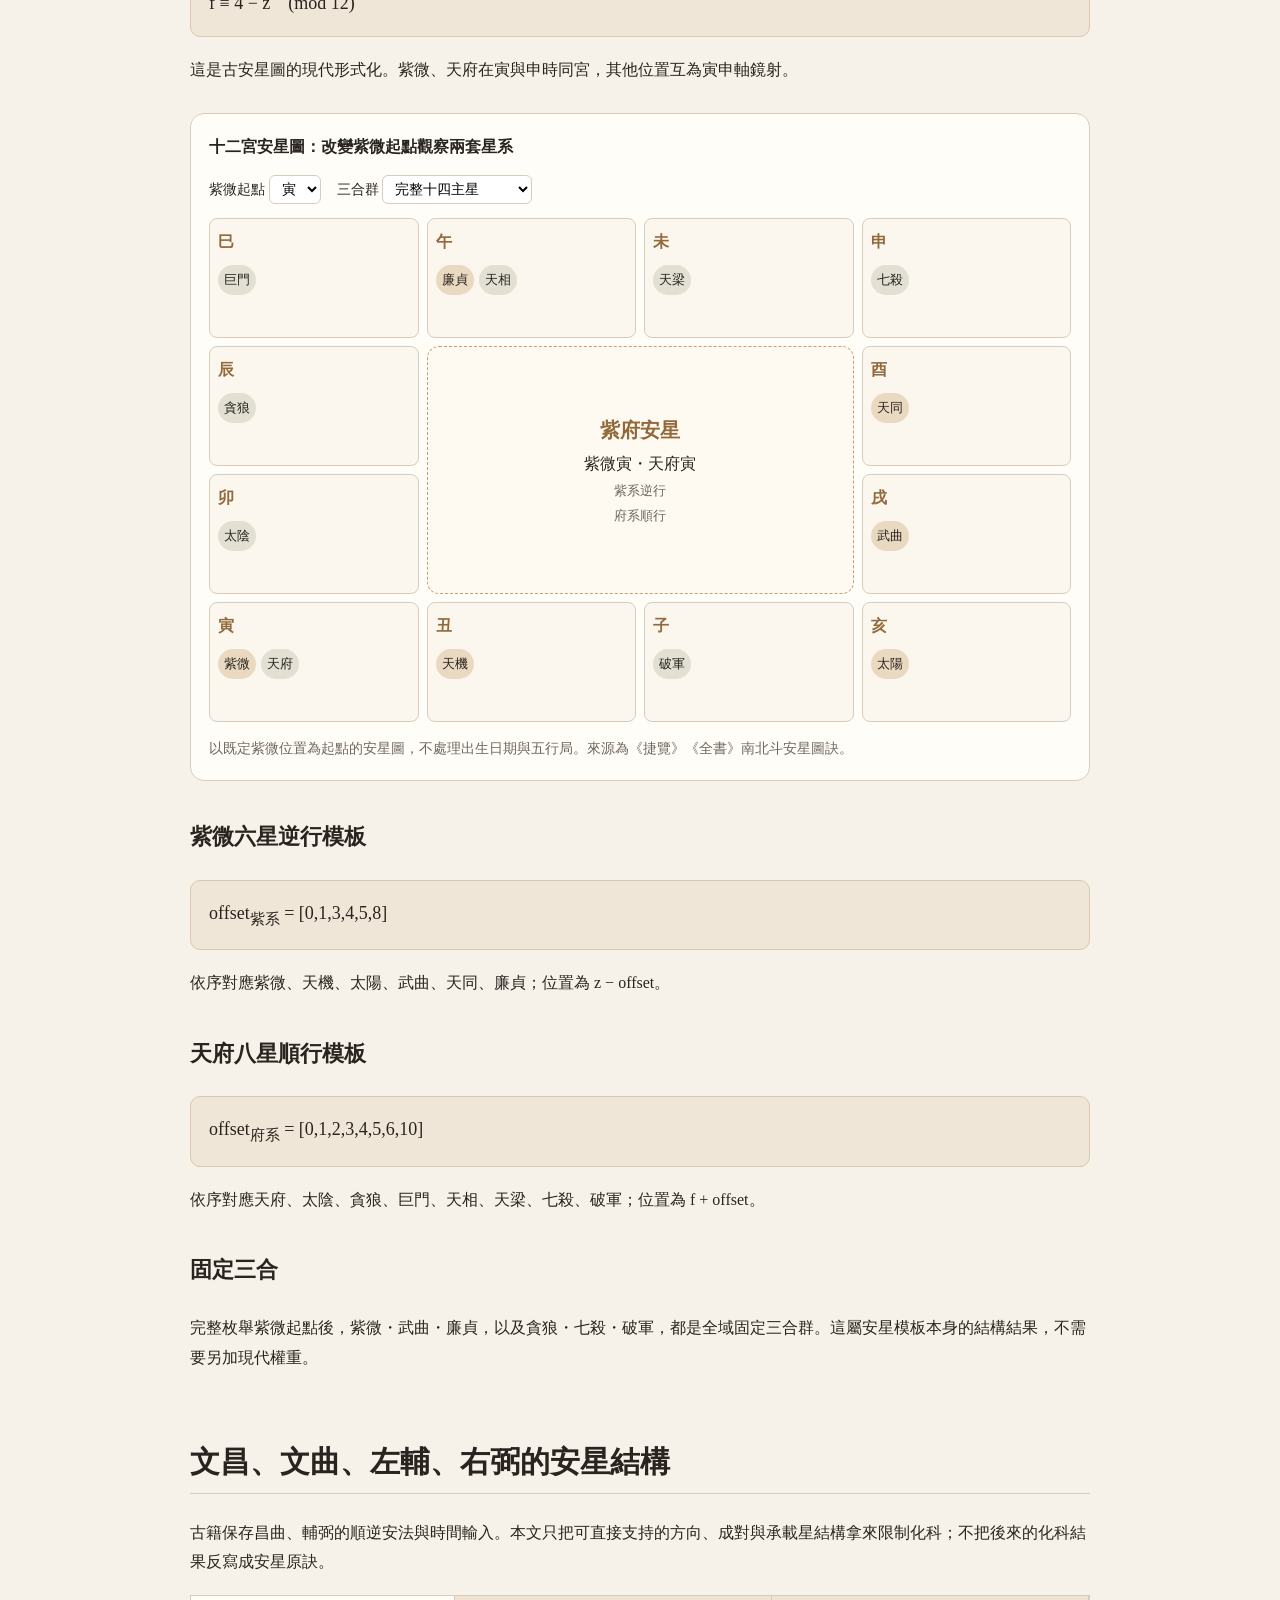
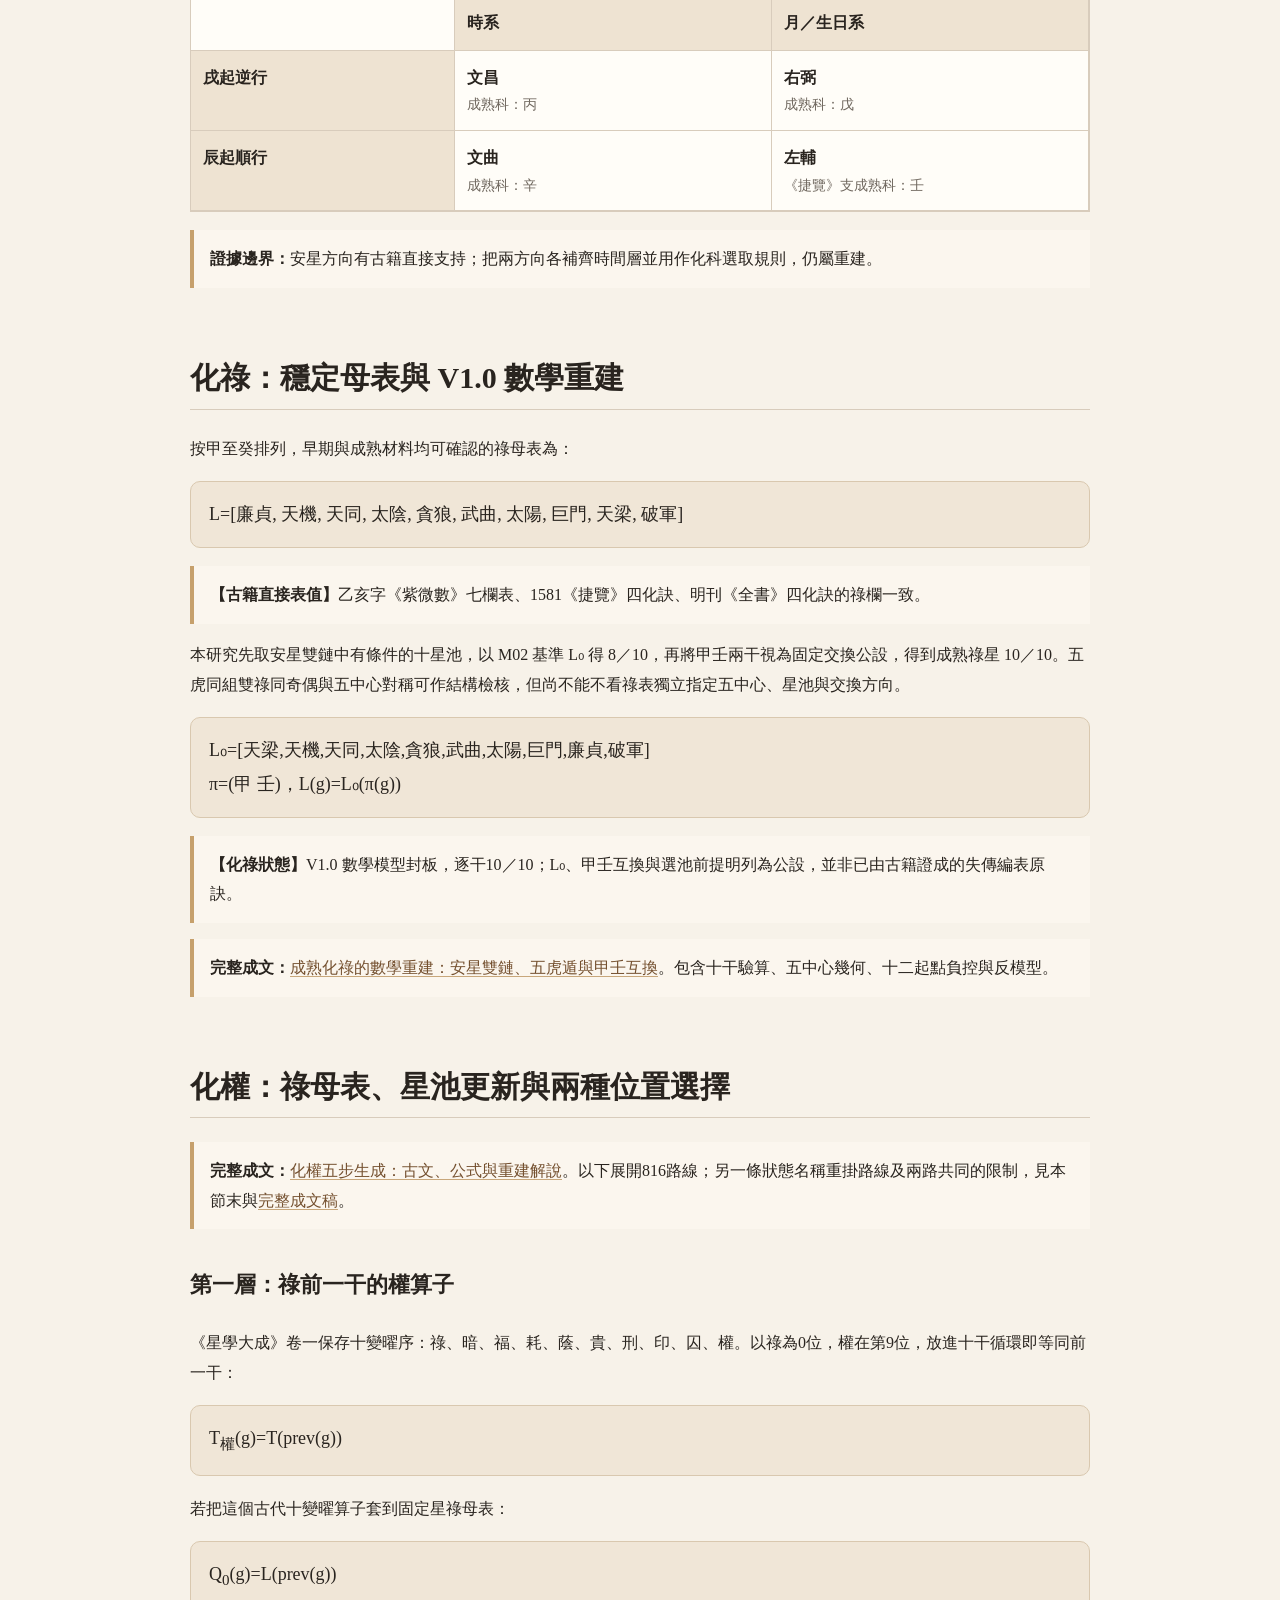
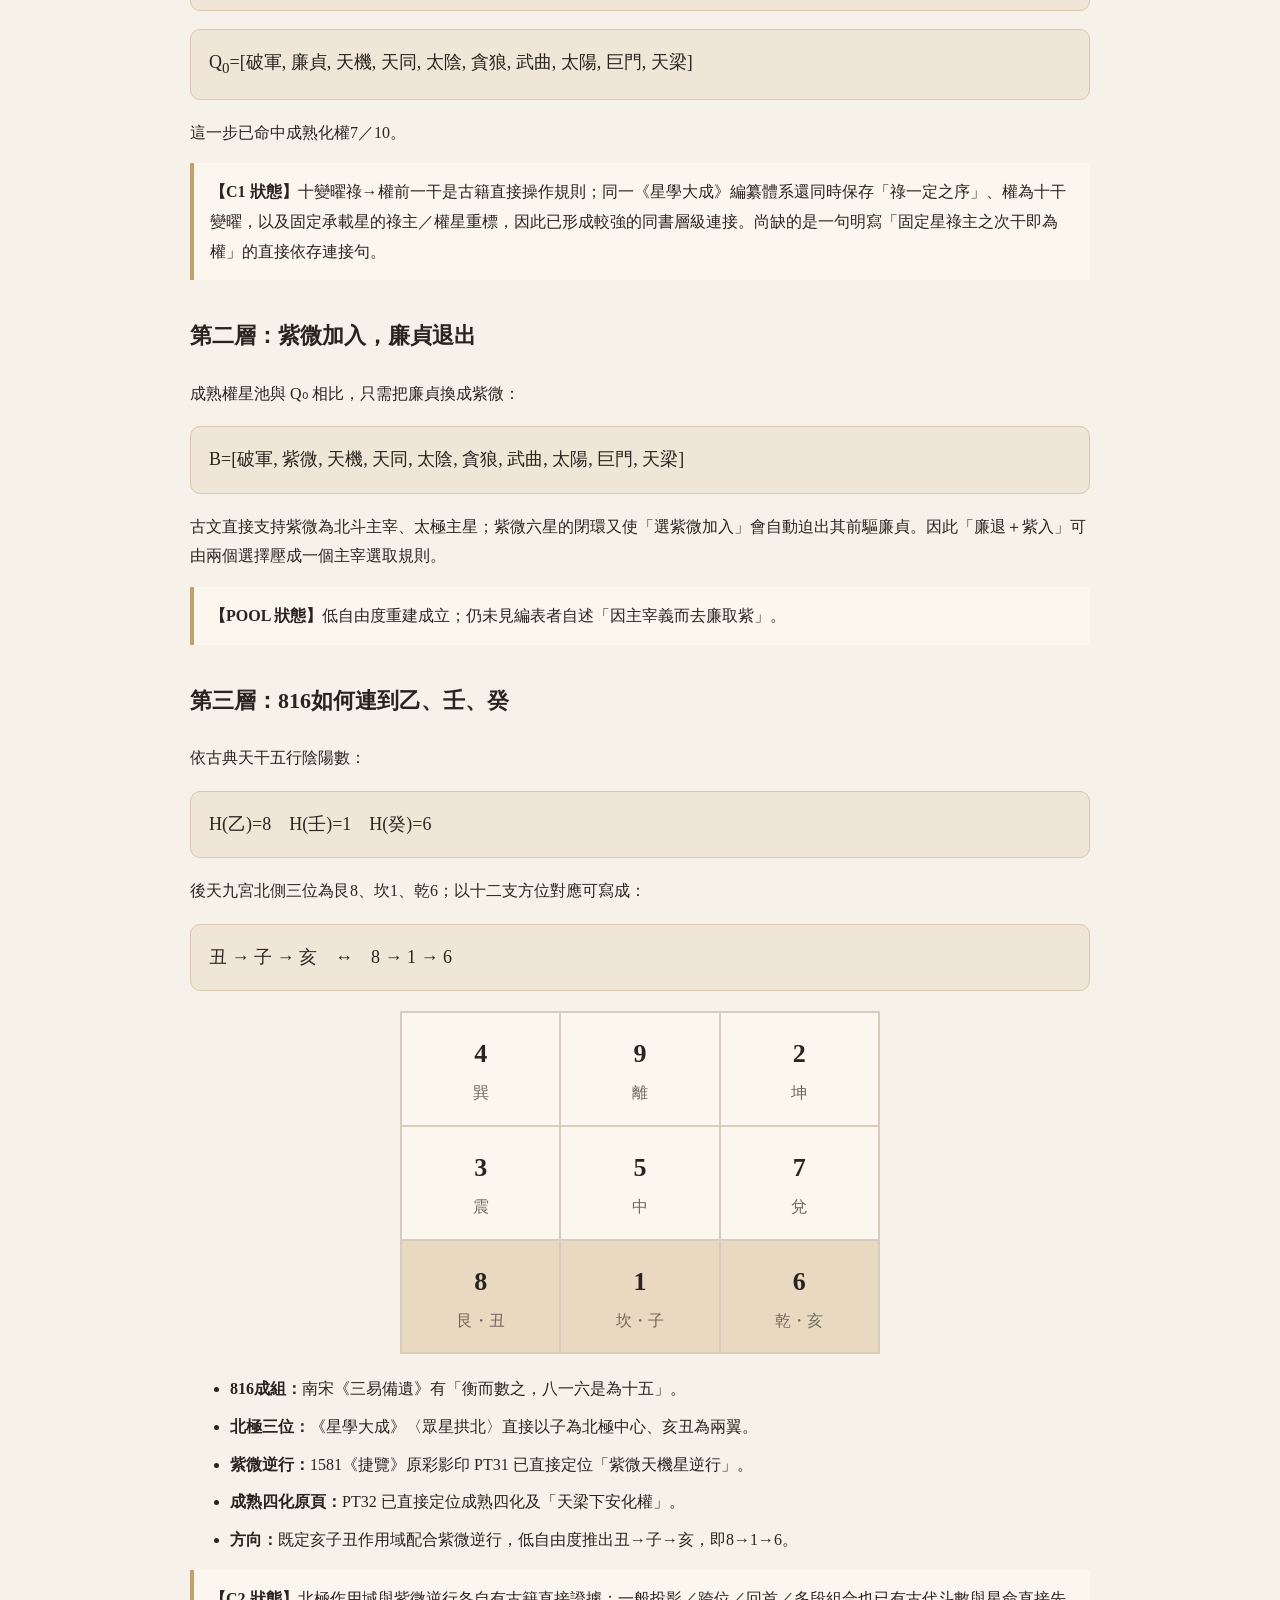
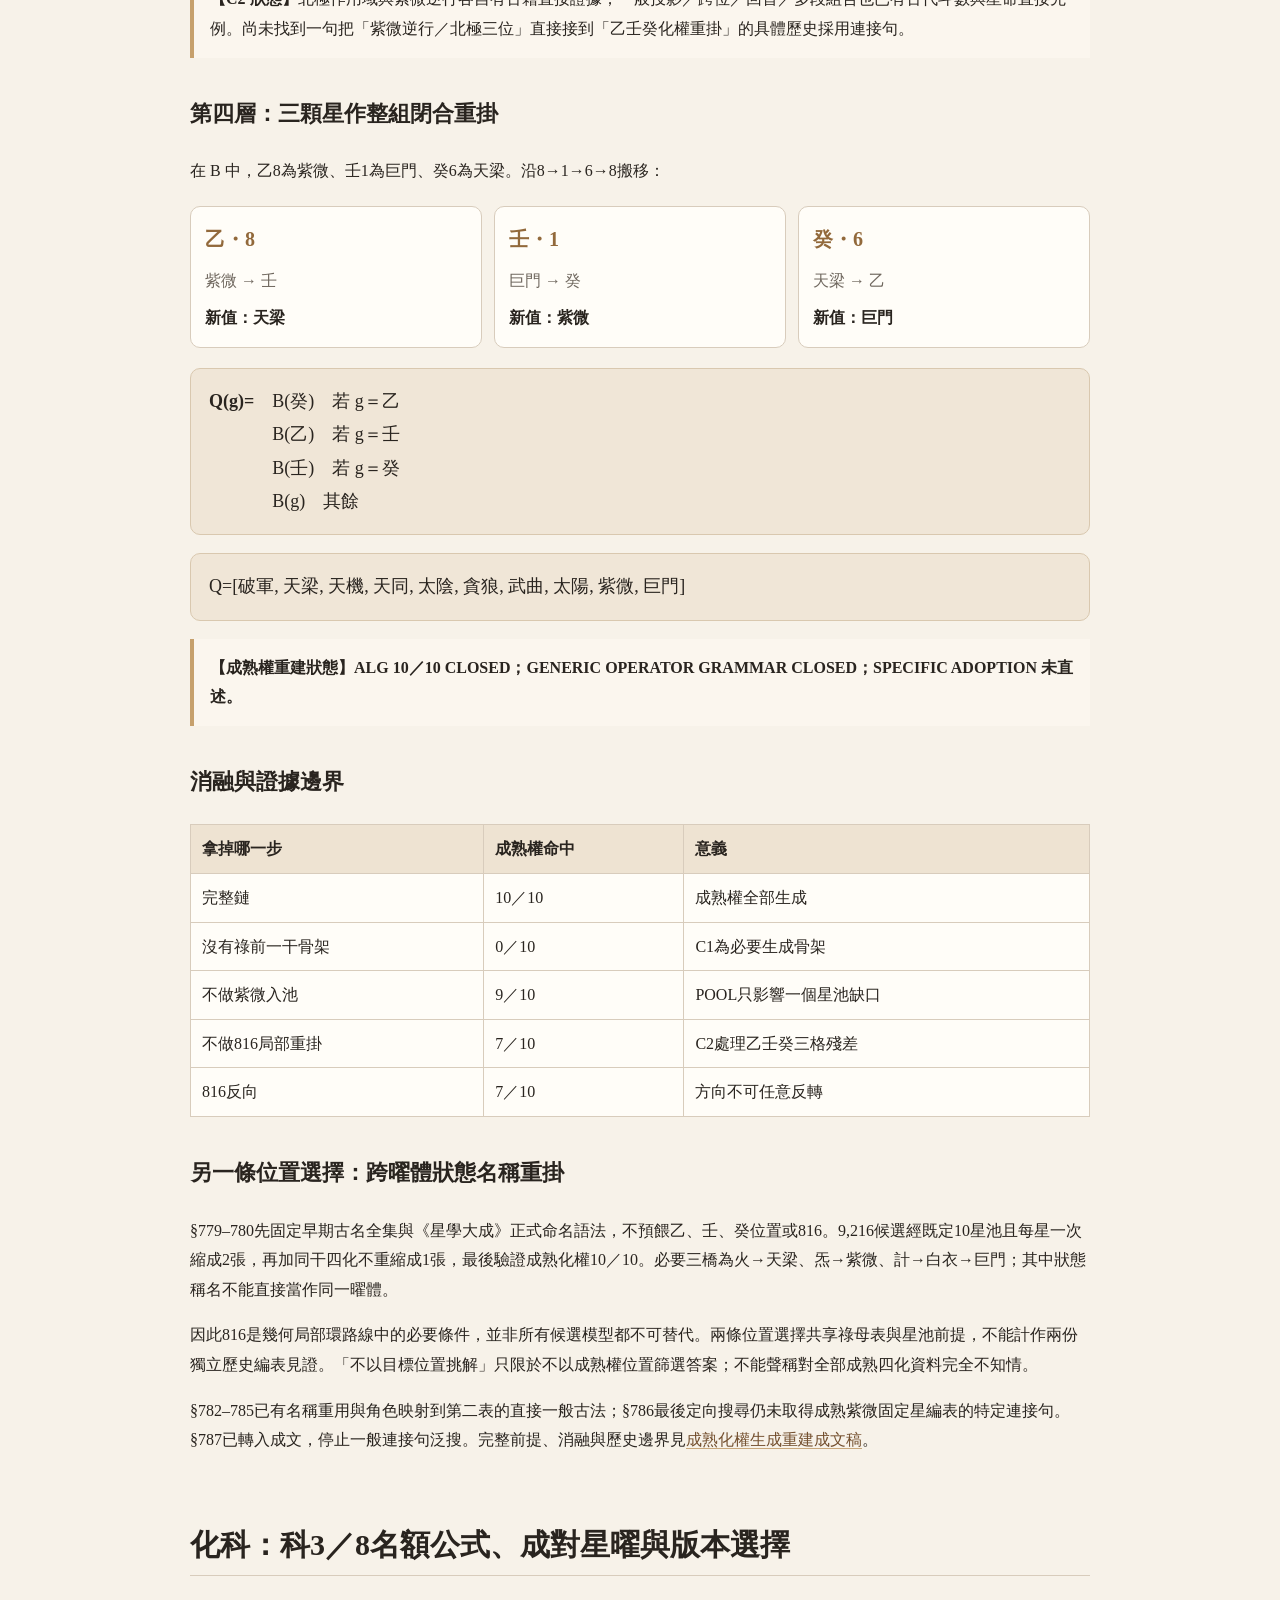
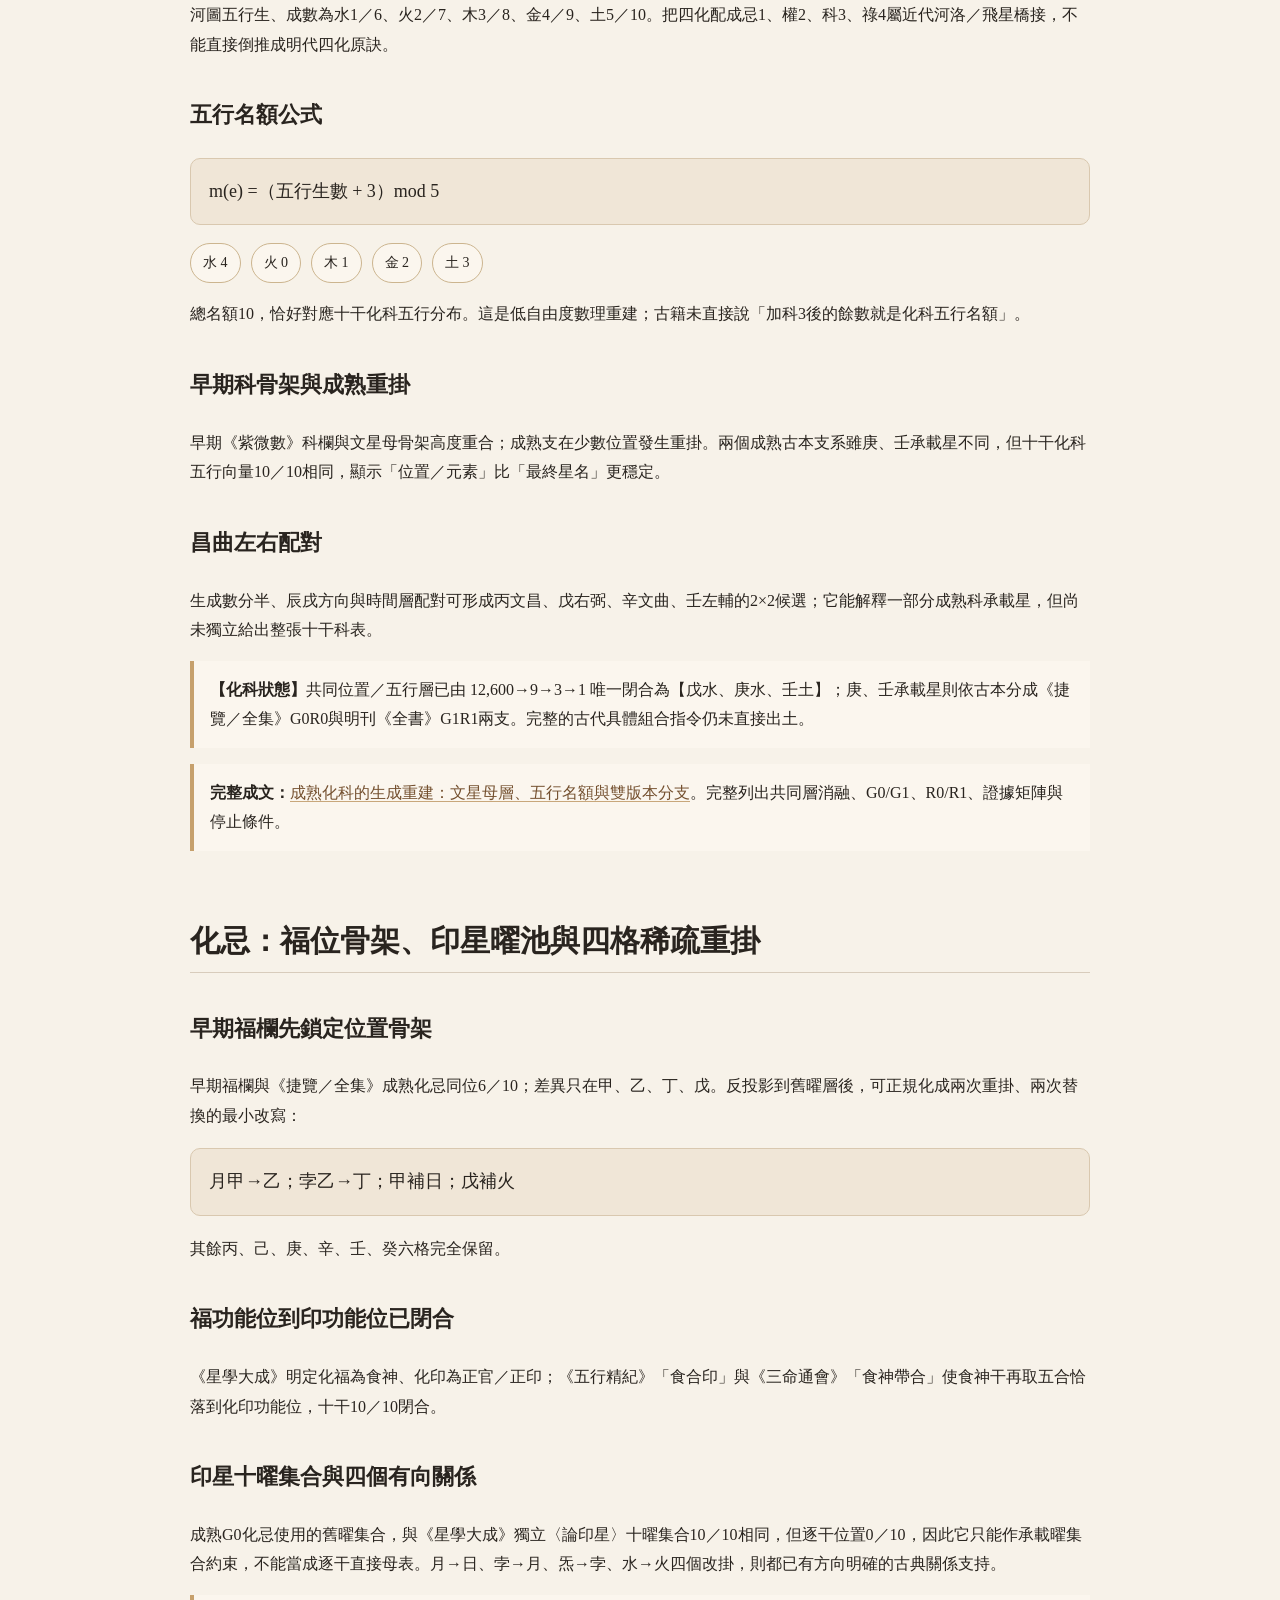
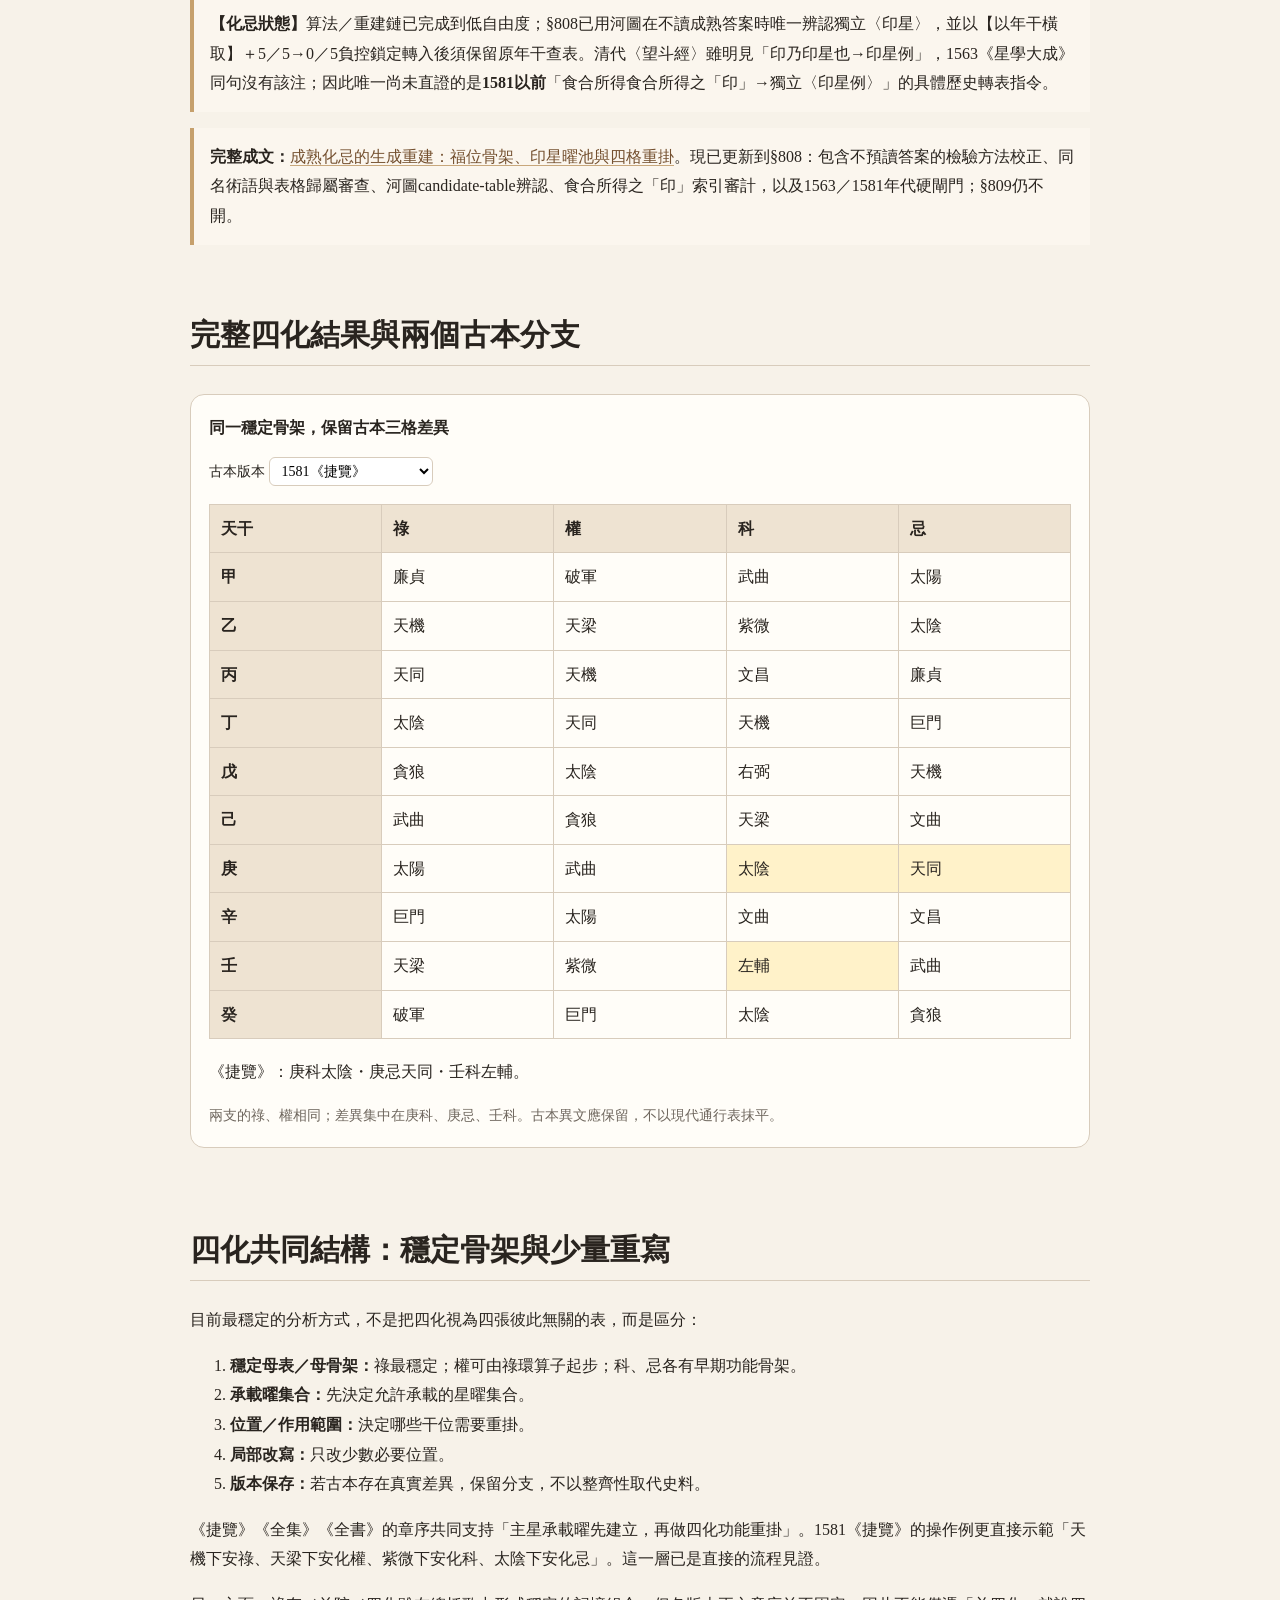
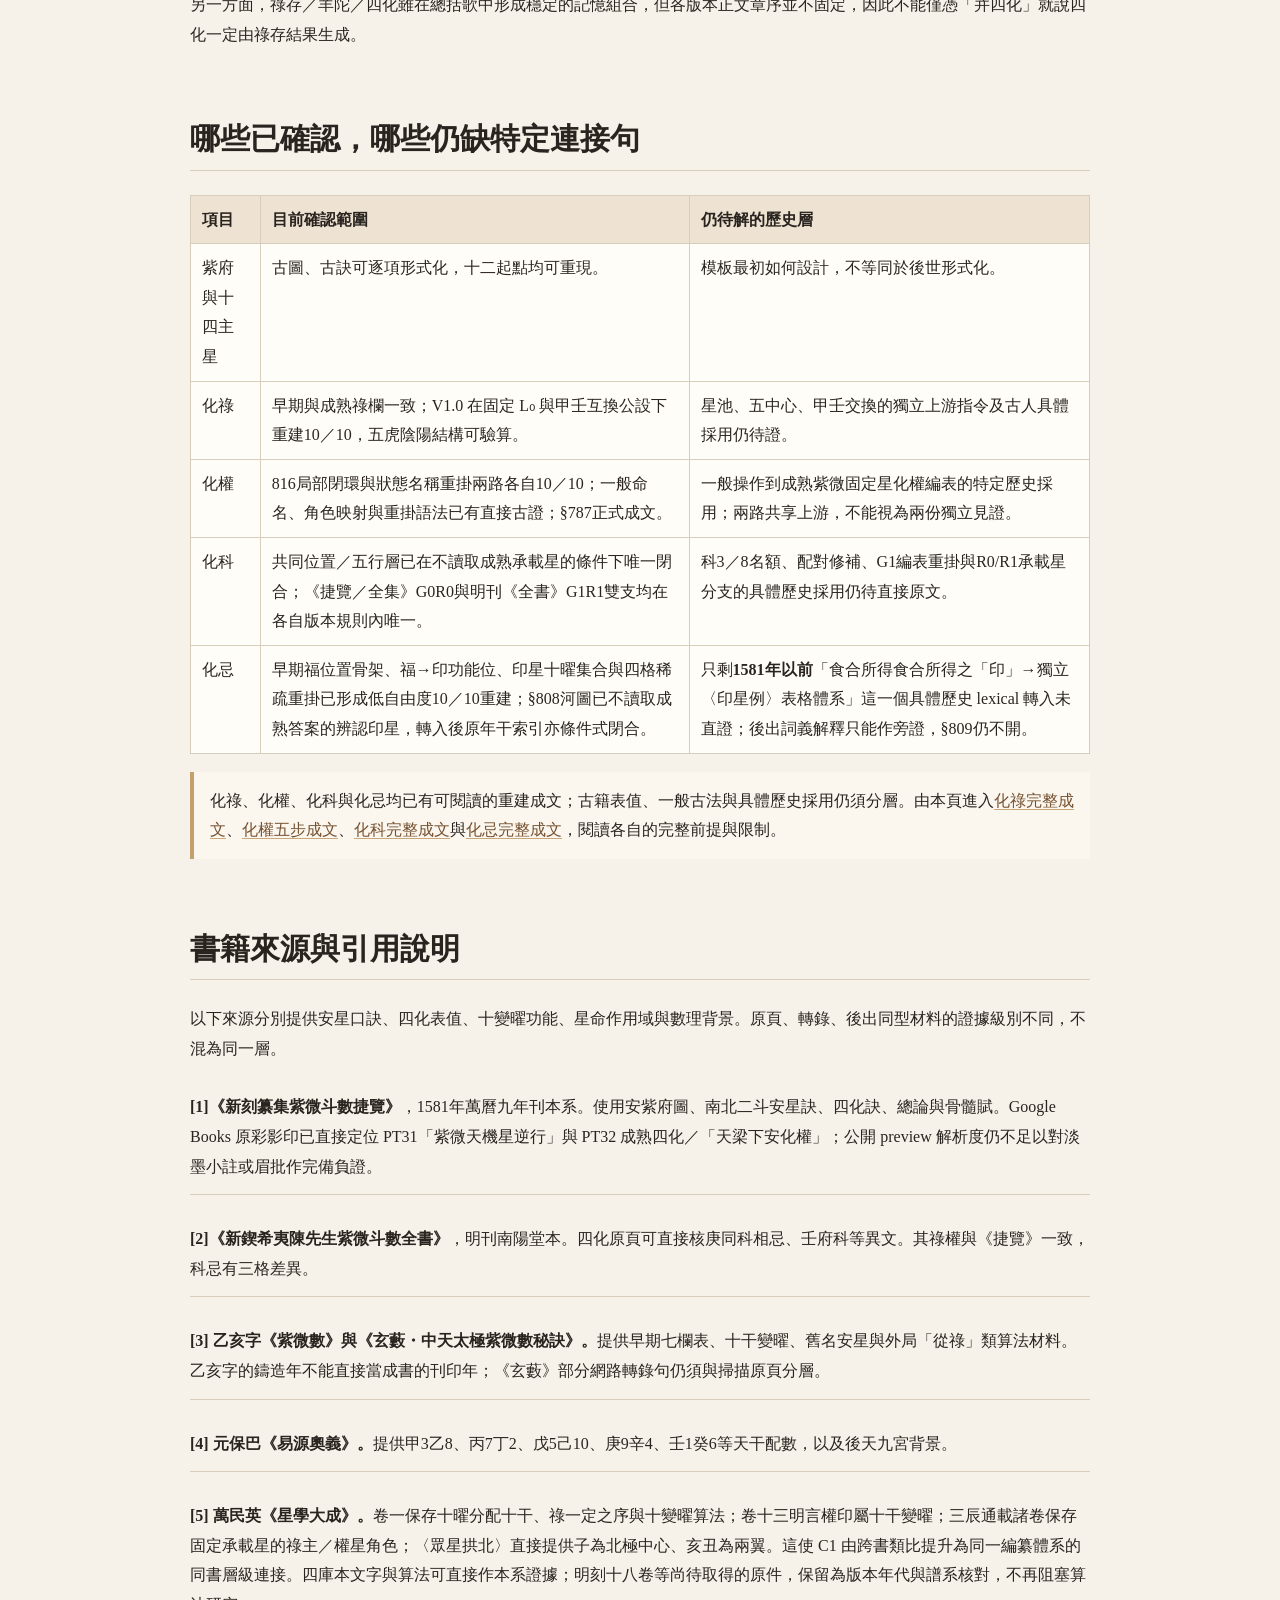
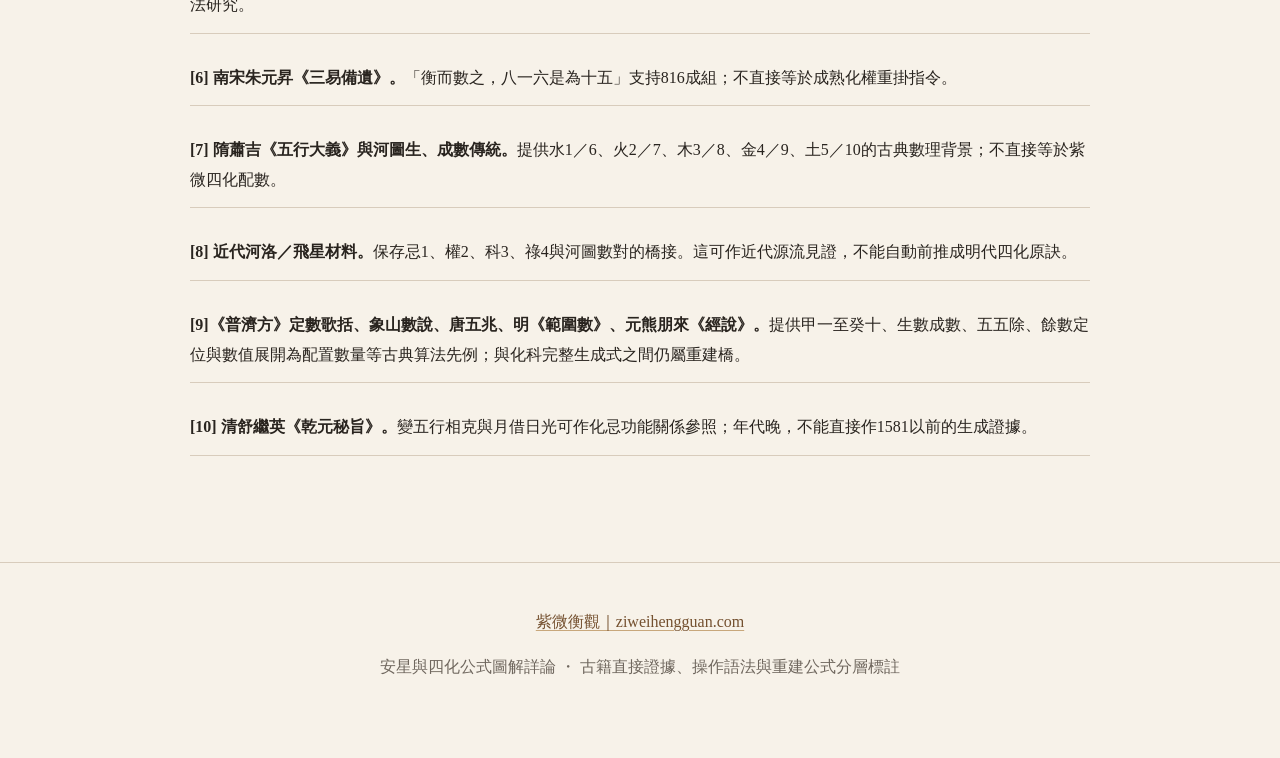
==== commit 3d6015fd: "docs(four-hua): link hua-lu study across four-hua pages" ====
--- a/website/index.html
+++ b/website/index.html
@@ -23,7 +23,7 @@
 <header class="hero">
 <p class="eyebrow">紫微斗數・古籍與數理</p>
 <h1>安星與四化公式<br>圖解詳論</h1>
-<p class="subtitle">從紫府安星、穩定祿母表，到化權、化科與化忌的成熟生成重建。由本頁閱讀總覽，再進入各項完整成文。</p>
+<p class="subtitle">從紫府安星、化祿的條件式數學重建，到化權、化科、化忌的成熟生成重建。四化已有各自完整成文，並分層交代公設與古籍證據。</p>
 <div class="hero-tags">
 <span>古籍直接證據</span>
 <span>古法操作語法</span>
@@ -35,6 +35,7 @@
 
 <nav class="series-nav" aria-label="研究文章導覽">
 <a href="./index.html" aria-current="page">安星與四化首頁</a>
+<a href="./mature-hua-lu.html">化祿完整成文</a>
 <a href="./quan-five-steps.html">化權五步成文</a>
 <a href="./mature-hua-ke.html">化科完整成文</a>
 <a href="./mature-hua-ji.html">化忌完整成文</a>
@@ -45,11 +46,12 @@
 <p class="lede">「能不能算出成熟表」、「古代是否已有同型操作語法」、「編表者是否明文把這些步驟接成成熟四化」是三個不同問題。本文將三者分開標示，避免把可重現的模型寫成古人的歷史自述。</p>
 
 <div class="reading-links" aria-label="完整成文入口">
+<a href="./mature-hua-lu.html"><strong>化祿完整成文</strong><span>安星雙鏈、五虎遁分組、甲壬互換公設、逐干10／10驗算與來源邊界；數學模型 V1.0。</span></a>
 <a href="./quan-five-steps.html"><strong>化權五步成文</strong><span>古文、公式、逐步解說與來源；展開816局部閉環，連接最新完整成文稿。</span></a>
 <a href="./mature-hua-ke.html"><strong>化科完整成文</strong><span>文星母層、共同位置與五行骨架，以及庚、壬雙版本分支。</span></a>
 <a href="./mature-hua-ji.html"><strong>化忌完整成文</strong><span>條件式公式可重建成熟化忌10／10；§808河圖已不讀取成熟答案的辨認印星，轉入後原年干索引亦條件式閉合；唯一缺口收斂為1581年以前食合所得之「印」→獨立印星例的直接可定年見證。</span></a>
 </div>
-<p class="formula-note">化權成文基準：§787；化科成文基準：§793；化忌成文基準：§808。算法重建、不讀取成熟答案的選池與古代特定採用證據分開標示。</p>
+<p class="formula-note">化祿數學模型基準：V1.0（2026-11-11，甲壬互換為公設）；化權成文基準：§787；化科成文基準：§793；化忌成文基準：§808。算法重建、不讀取成熟答案的選池與古代特定採用證據分開標示。</p>
 
 <details class="contents">
 <summary>文章導覽</summary>
@@ -175,11 +177,14 @@
 </section>
 
 <section id="chapter-5">
-<h2>化祿：穩定母表與公式的起點</h2>
+<h2>化祿：穩定母表與 V1.0 數學重建</h2>
 <p>按甲至癸排列，早期與成熟材料均可確認的祿母表為：</p>
 <div class="formula">L=[廉貞, 天機, 天同, 太陰, 貪狼, 武曲, 太陽, 巨門, 天梁, 破軍]</div>
 <p class="formula-note"><strong>【古籍直接表值】</strong>乙亥字《紫微數》七欄表、1581《捷覽》四化訣、明刊《全書》四化訣的祿欄一致。</p>
-<p>本文將它固定為母資料 <span class="math-inline">L(g)</span>。目前沒有另宣稱找到一條完全不依賴母表、直接由河圖數字生成十顆祿曜的古公式。</p>
+<p>本研究先取安星雙鏈中有條件的十星池，以 M02 基準 <span class="math-inline">L₀</span> 得 8／10，再將甲壬兩干視為固定交換公設，得到成熟祿星 10／10。五虎同組雙祿同奇偶與五中心對稱可作結構檢核，但尚不能不看祿表獨立指定五中心、星池與交換方向。</p>
+<div class="formula">L₀=[天梁,天機,天同,太陰,貪狼,武曲,太陽,巨門,廉貞,破軍]<br>π=(甲 壬)，L(g)=L₀(π(g))</div>
+<p class="formula-note"><strong>【化祿狀態】</strong>V1.0 數學模型封板，逐干10／10；L₀、甲壬互換與選池前提明列為公設，並非已由古籍證成的失傳編表原訣。</p>
+<p class="callout"><strong>完整成文：</strong><a href="./mature-hua-lu.html">成熟化祿的數學重建：安星雙鏈、五虎遁與甲壬互換</a>。包含十干驗算、五中心幾何、十二起點負控與反模型。</p>
 </section>
 
 <section id="chapter-6">
@@ -330,14 +335,14 @@
 <thead><tr><th>項目</th><th>目前確認範圍</th><th>仍待解的歷史層</th></tr></thead>
 <tbody>
 <tr><td>紫府與十四主星</td><td>古圖、古訣可逐項形式化，十二起點均可重現。</td><td>模板最初如何設計，不等同於後世形式化。</td></tr>
-<tr><td>化祿</td><td>早期與成熟材料的十干祿母表相同。</td><td>完全不依賴母表的更早生成機制。</td></tr>
+<tr><td>化祿</td><td>早期與成熟祿欄一致；V1.0 在固定 L₀ 與甲壬互換公設下重建10／10，五虎陰陽結構可驗算。</td><td>星池、五中心、甲壬交換的獨立上游指令及古人具體採用仍待證。</td></tr>
 <tr><td>化權</td><td>816局部閉環與狀態名稱重掛兩路各自10／10；一般命名、角色映射與重掛語法已有直接古證；§787正式成文。</td><td>一般操作到成熟紫微固定星化權編表的特定歷史採用；兩路共享上游，不能視為兩份獨立見證。</td></tr>
 <tr><td>化科</td><td>共同位置／五行層已在不讀取成熟承載星的條件下唯一閉合；《捷覽／全集》G0R0與明刊《全書》G1R1雙支均在各自版本規則內唯一。</td><td>科3／8名額、配對修補、G1編表重掛與R0/R1承載星分支的具體歷史採用仍待直接原文。</td></tr>
 <tr><td>化忌</td><td>早期福位置骨架、福→印功能位、印星十曜集合與四格稀疏重掛已形成低自由度10／10重建；§808河圖已不讀取成熟答案的辨認印星，轉入後原年干索引亦條件式閉合。</td><td>只剩<strong>1581年以前</strong>「食合所得食合所得之「印」→獨立〈印星例〉表格體系」這一個具體歷史 lexical 轉入未直證；後出詞義解釋只能作旁證，§809仍不開。</td></tr>
 </tbody>
 </table>
 </div>
-<p class="callout">化權、化科與化忌均已形成可閱讀的生成重建成文；古籍表值、一般古法與具體歷史採用仍須分層。由本頁進入<a href="./quan-five-steps.html">化權五步成文</a>、<a href="./mature-hua-ke.html">化科完整成文</a>與<a href="./mature-hua-ji.html">化忌完整成文</a>，閱讀各自的完整前提與限制。</p>
+<p class="callout">化祿、化權、化科與化忌均已有可閱讀的重建成文；古籍表值、一般古法與具體歷史採用仍須分層。由本頁進入<a href="./mature-hua-lu.html">化祿完整成文</a>、<a href="./quan-five-steps.html">化權五步成文</a>、<a href="./mature-hua-ke.html">化科完整成文</a>與<a href="./mature-hua-ji.html">化忌完整成文</a>，閱讀各自的完整前提與限制。</p>
 </section>
 
 <section id="chapter-12">
